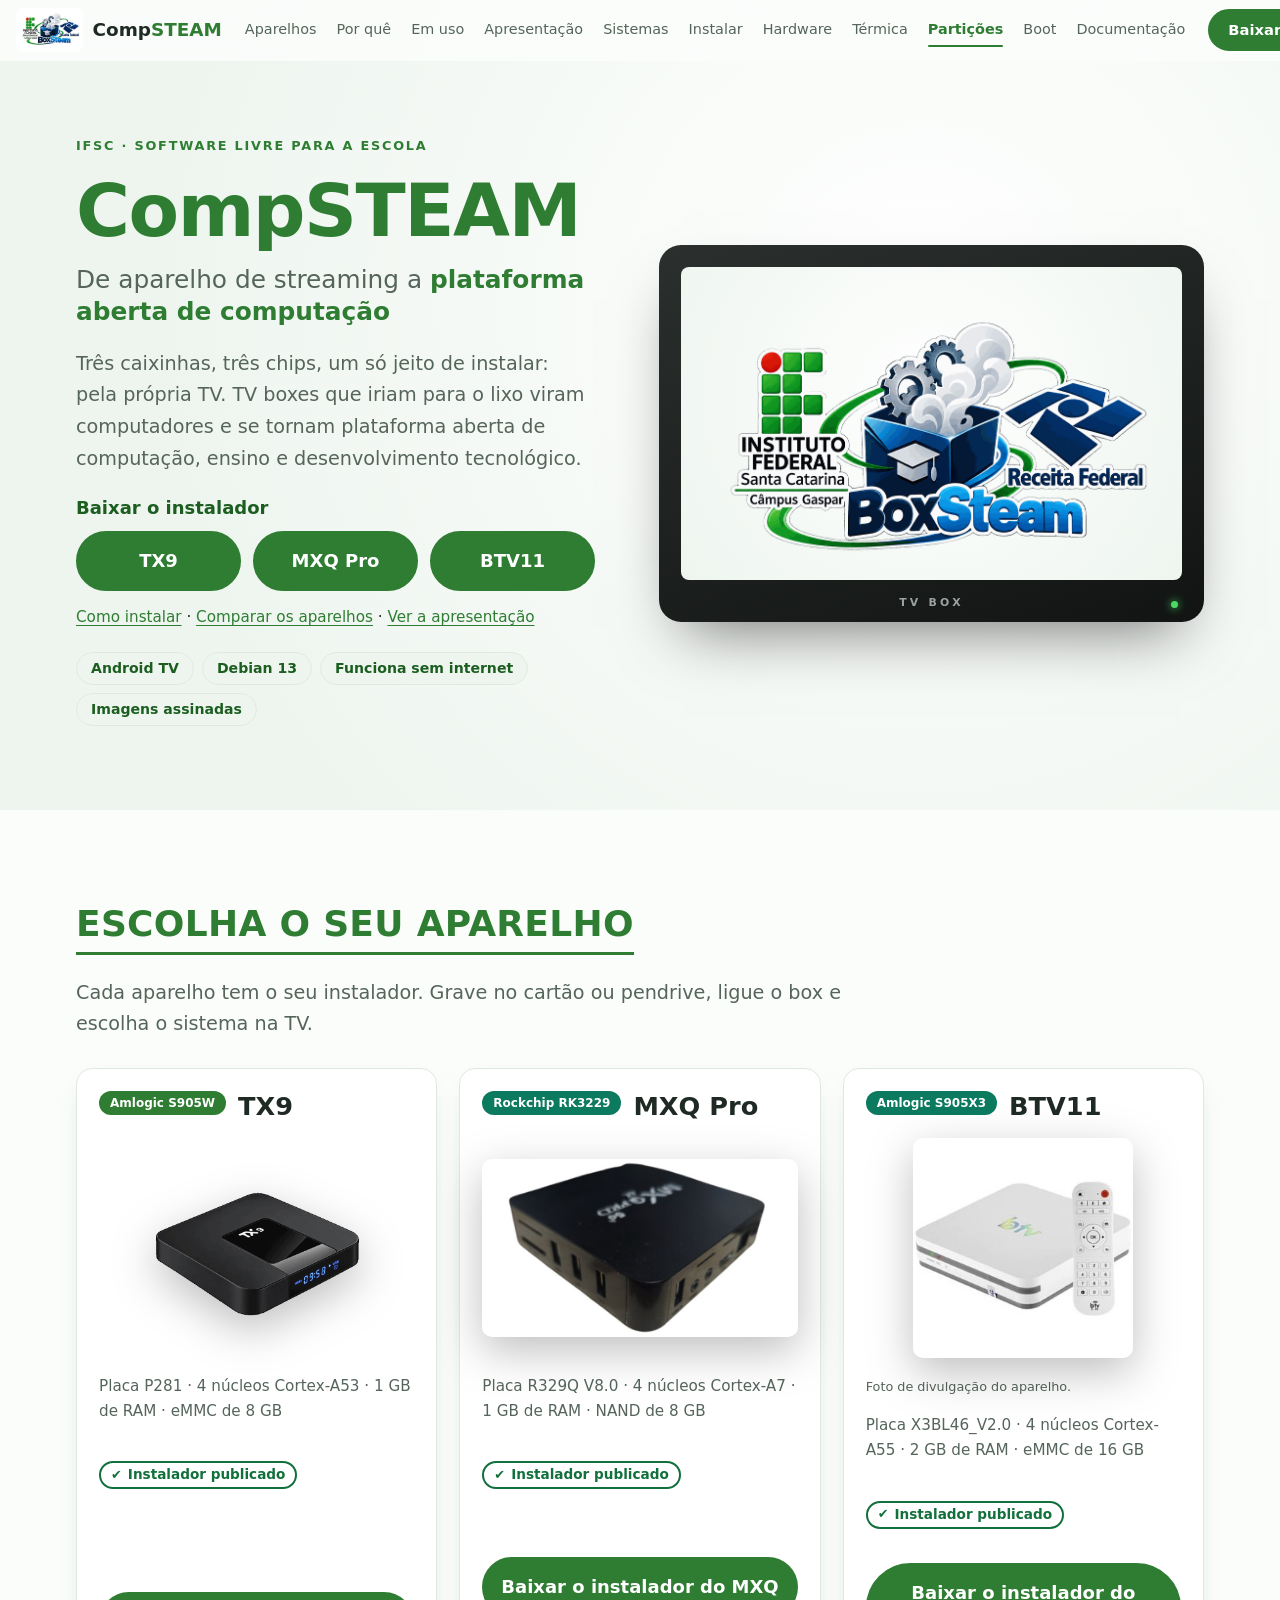
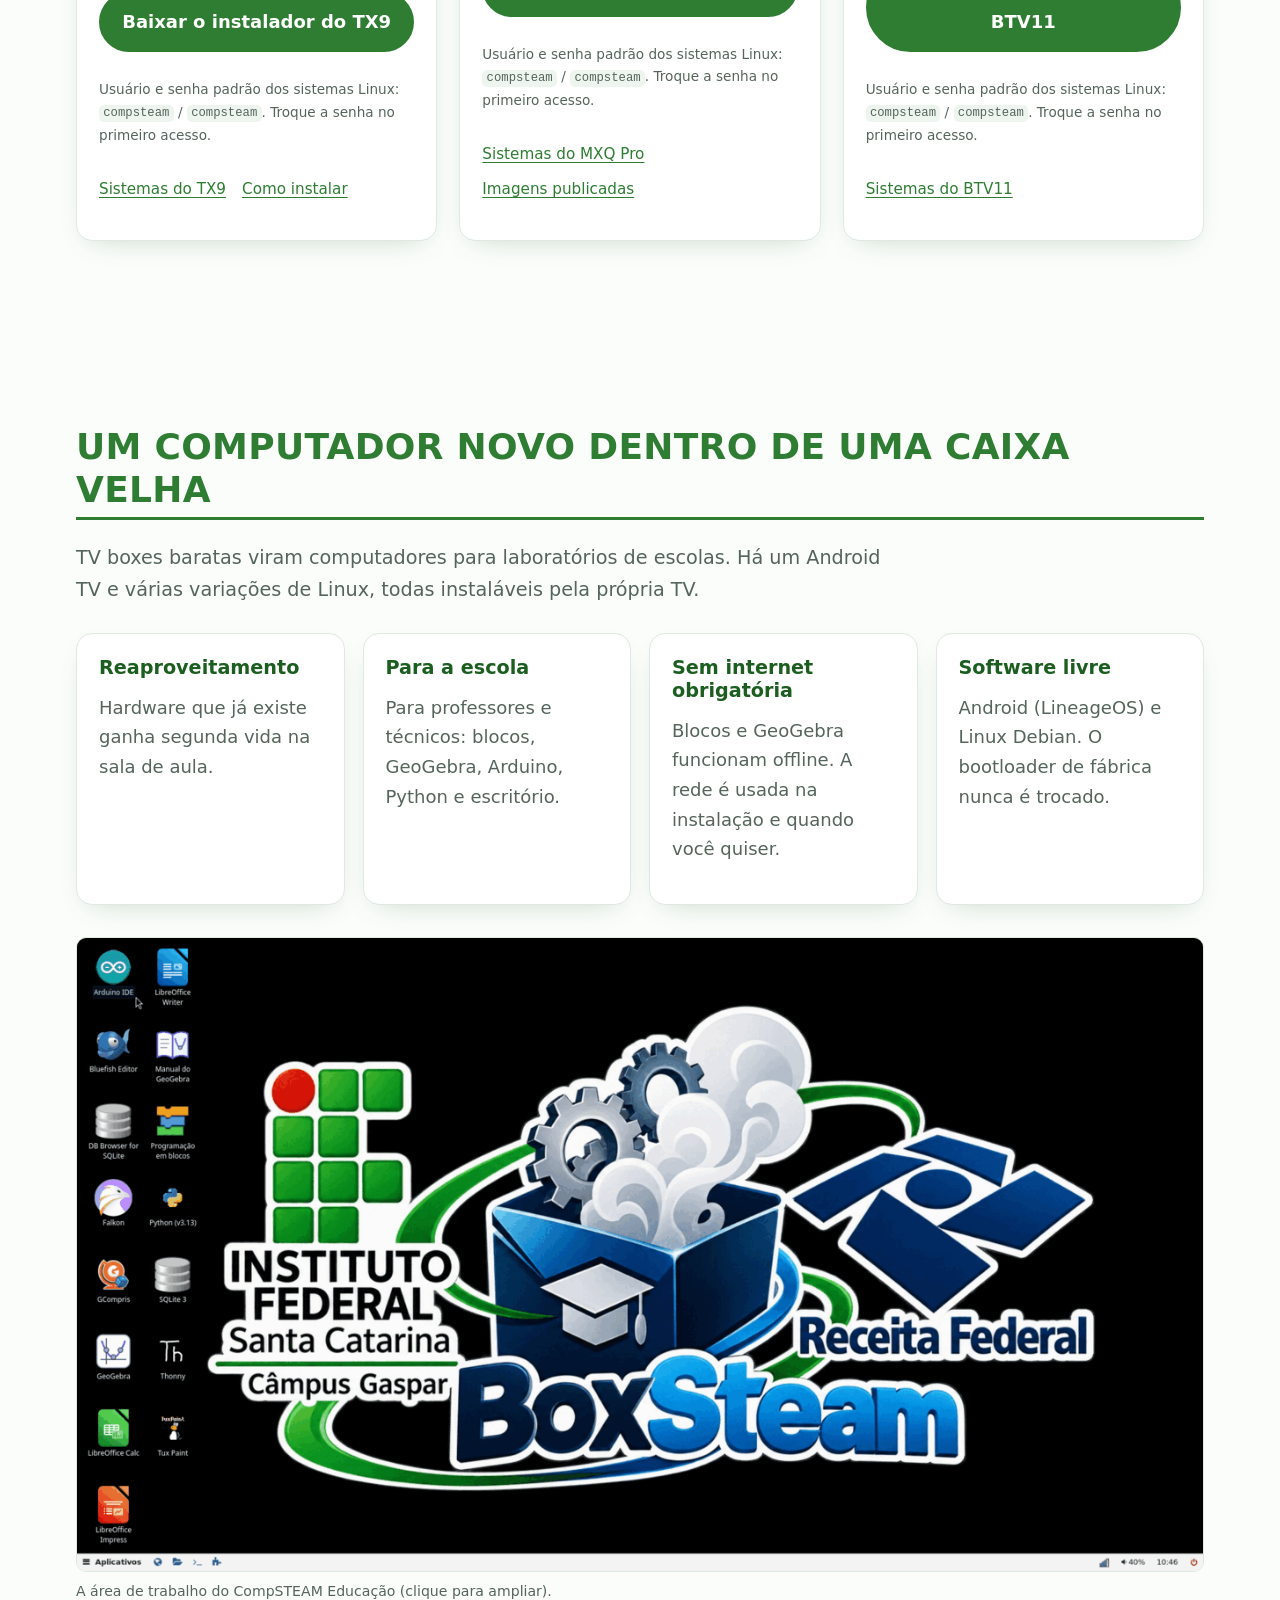
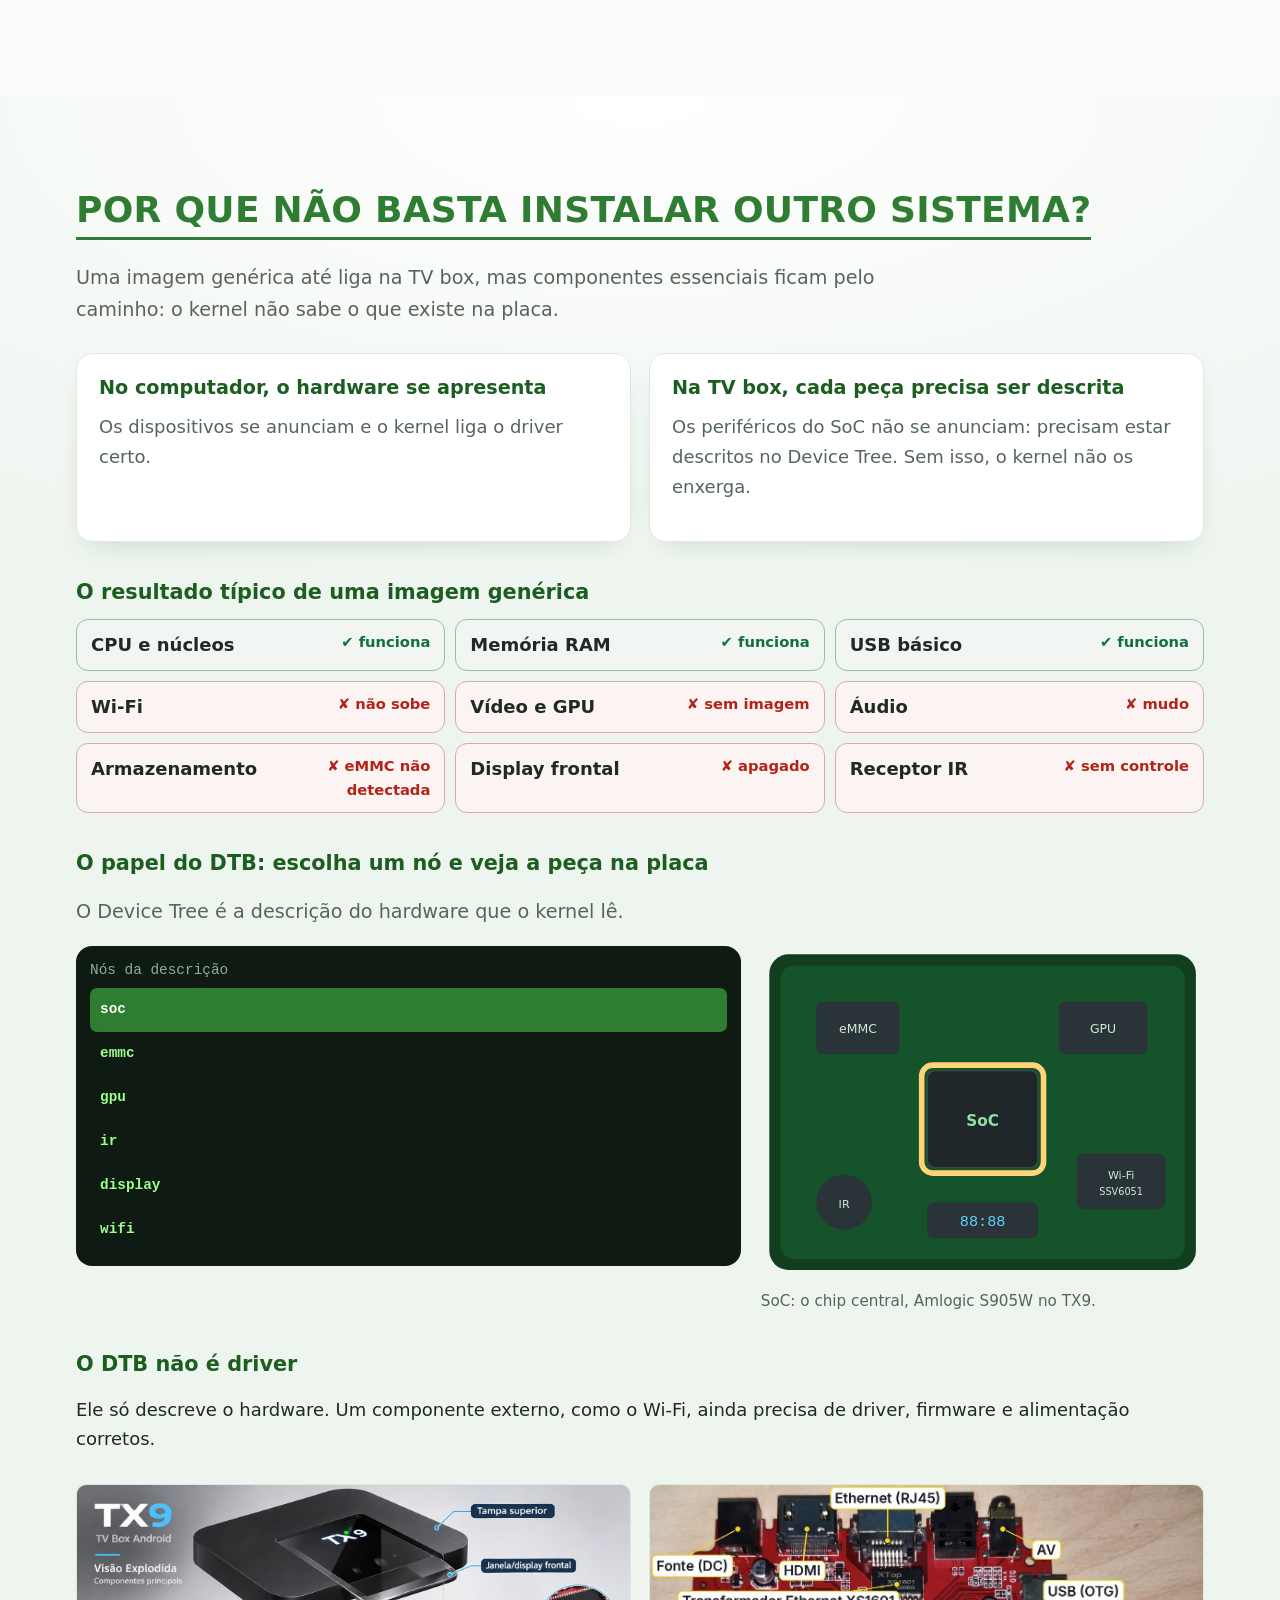
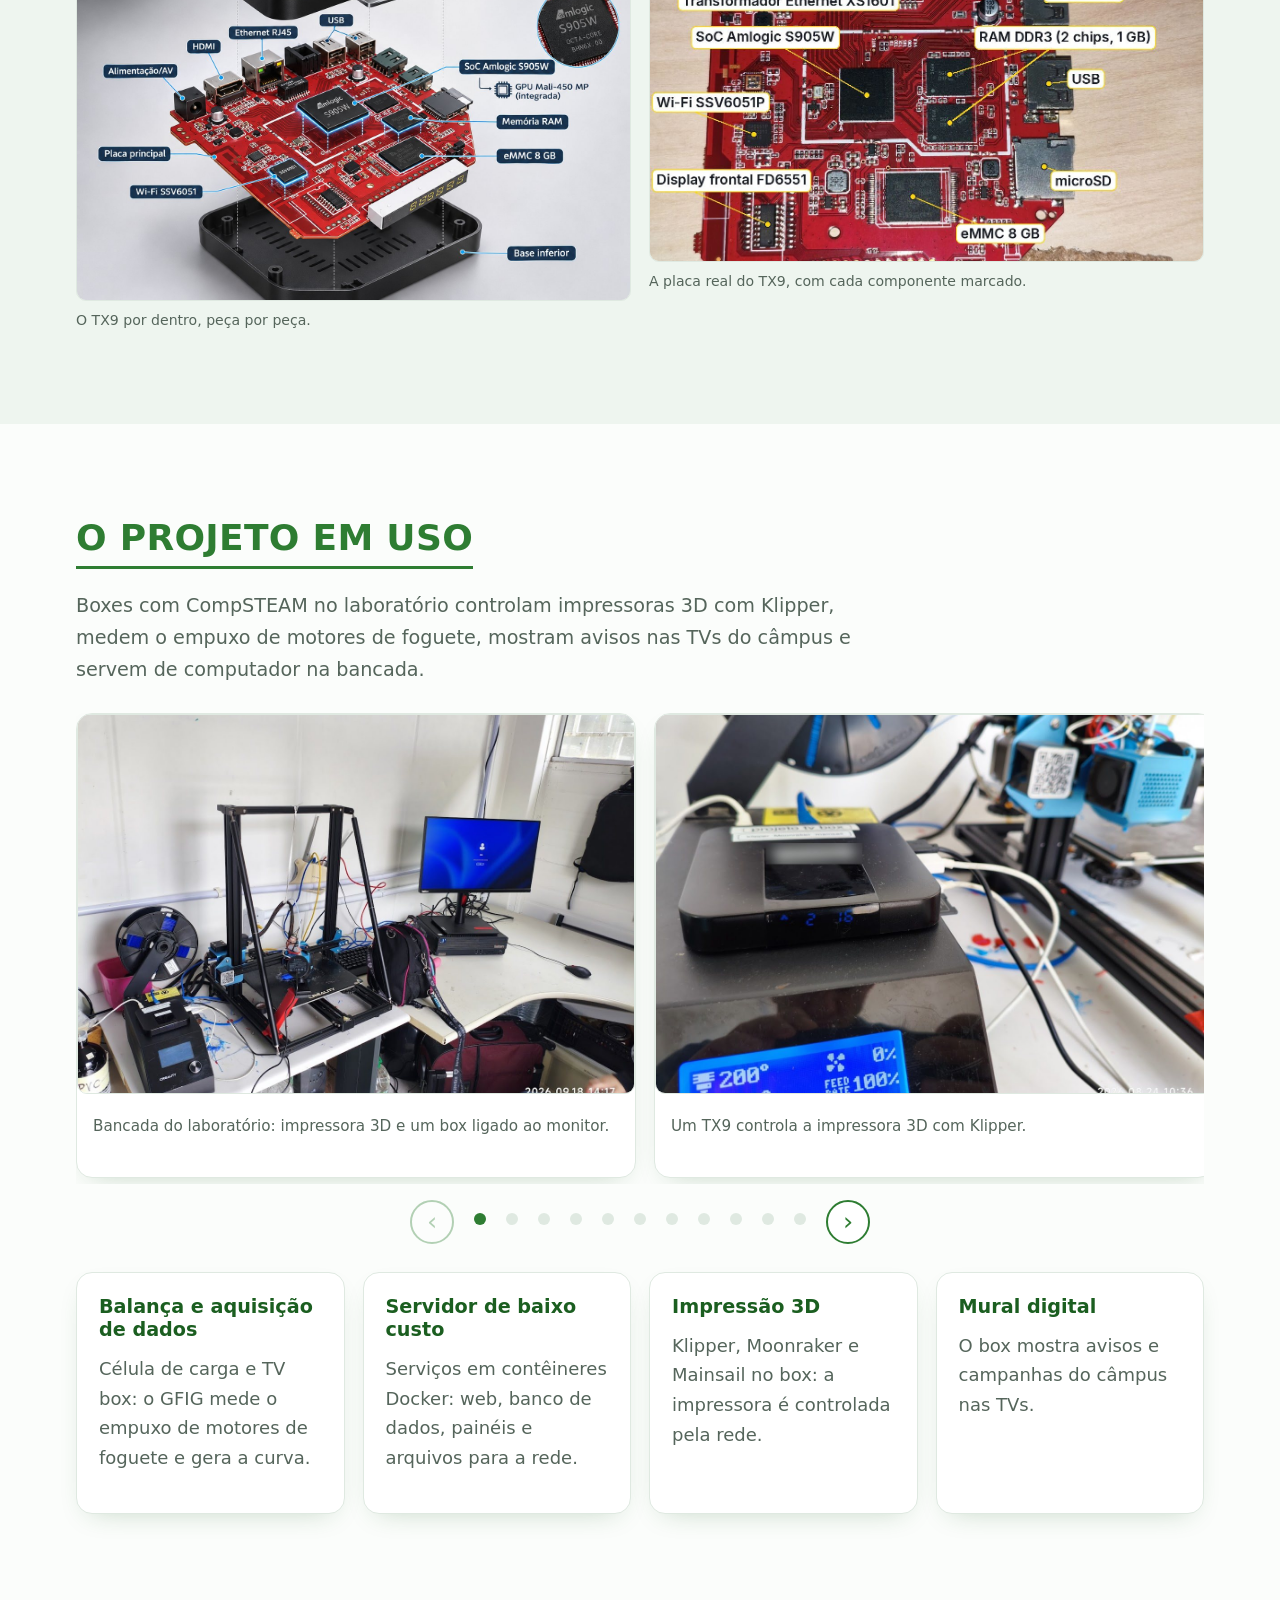
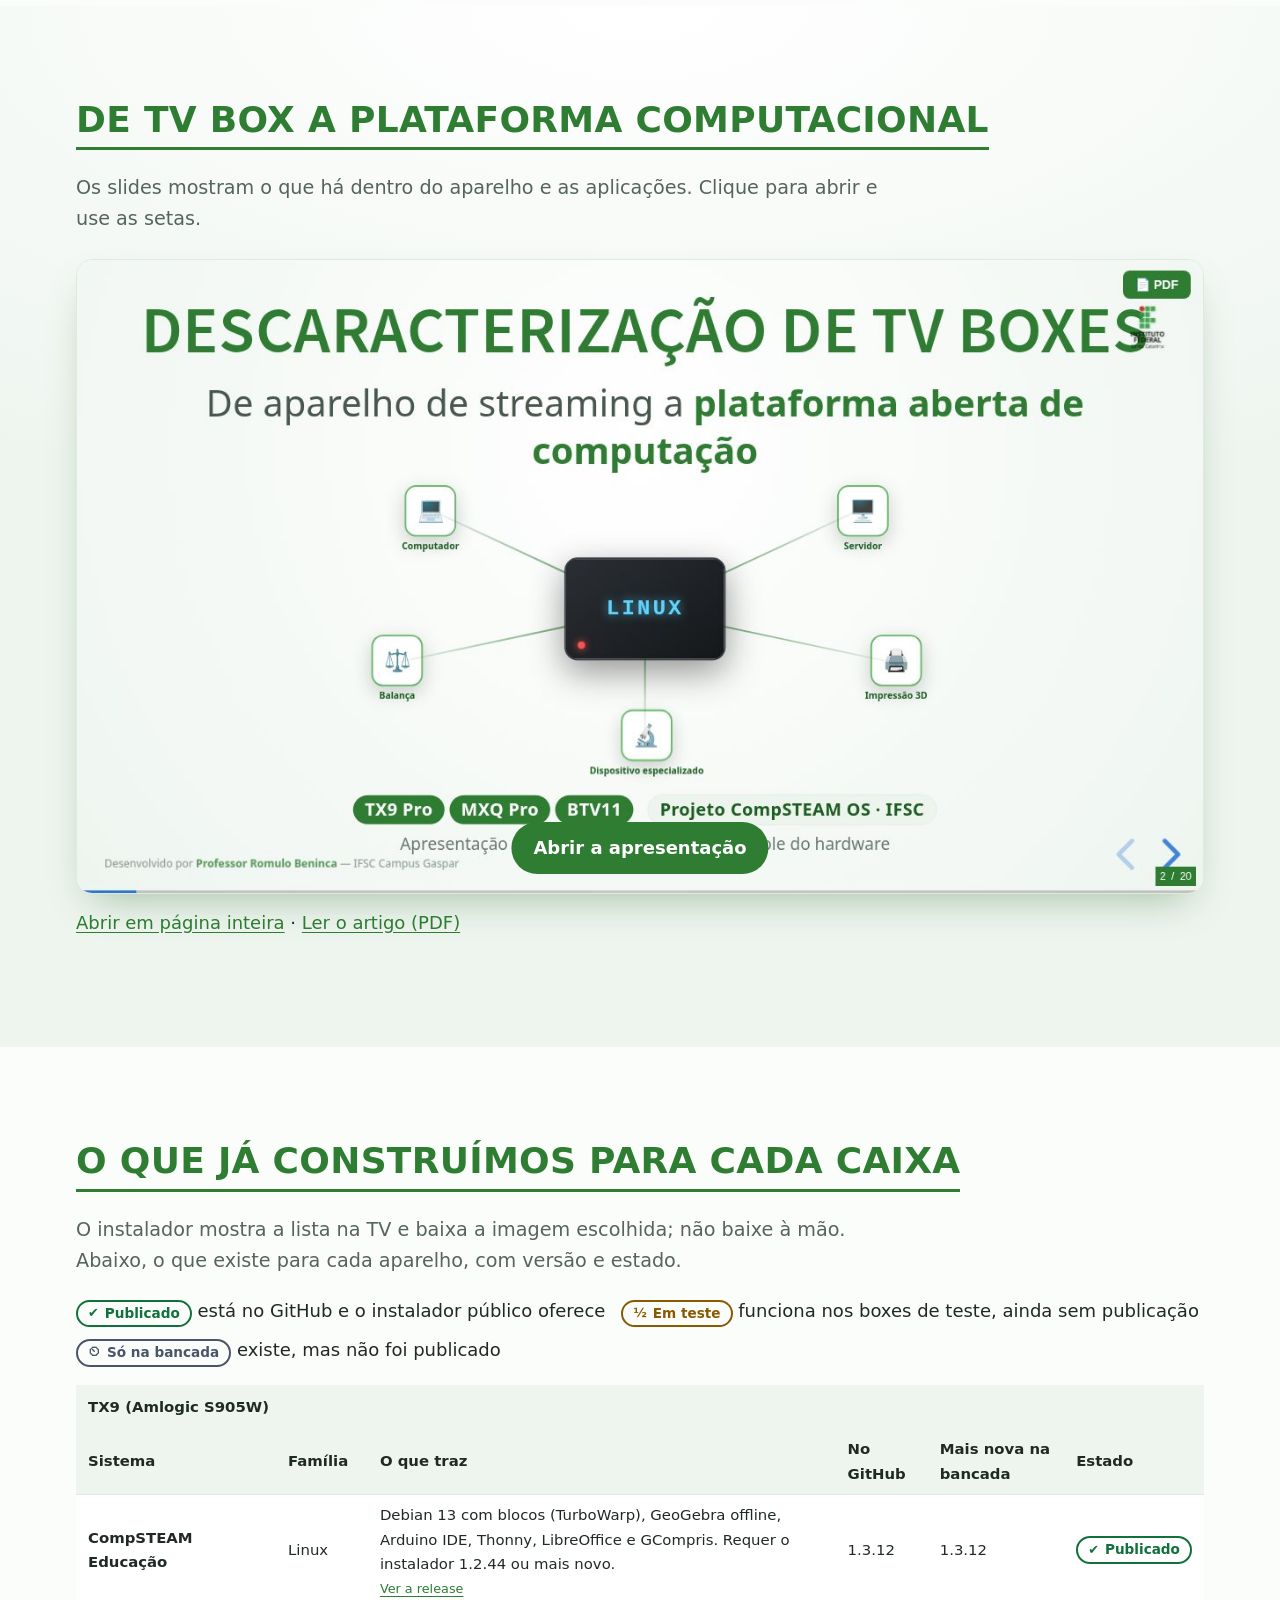
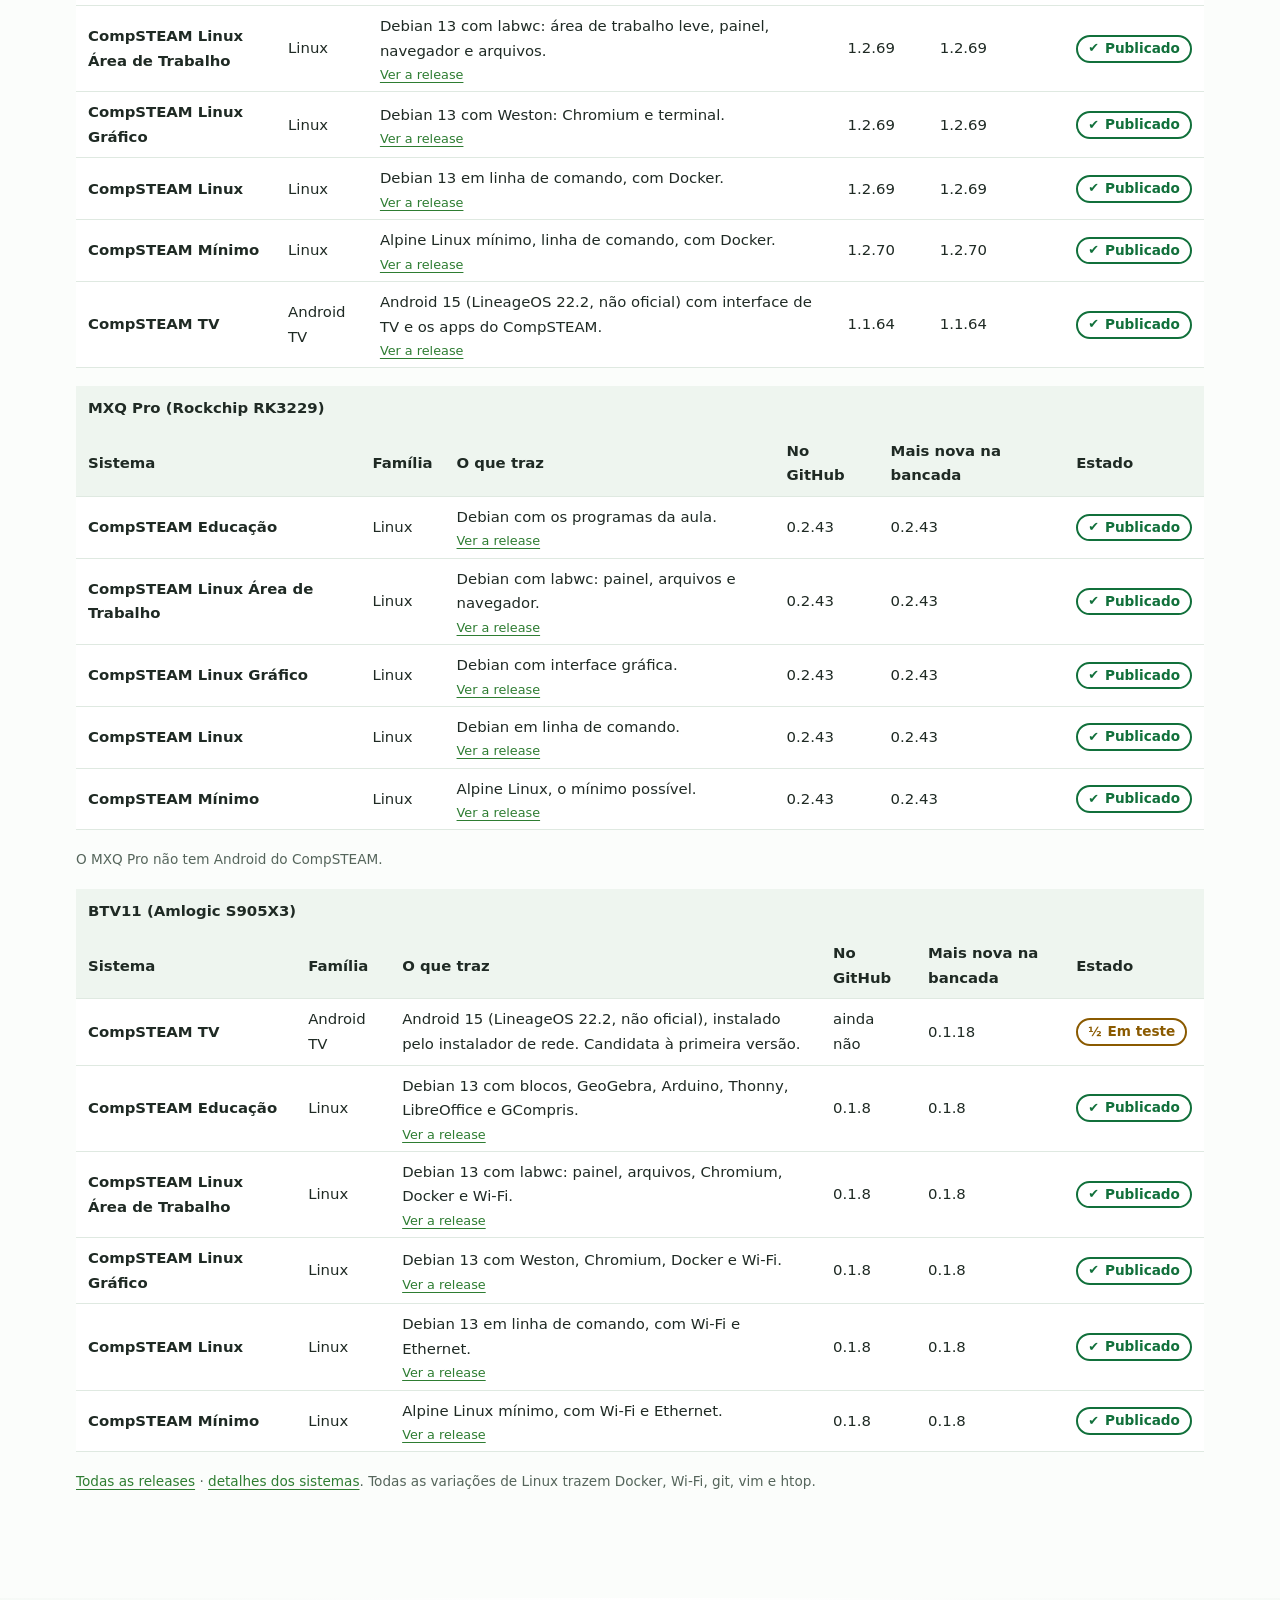
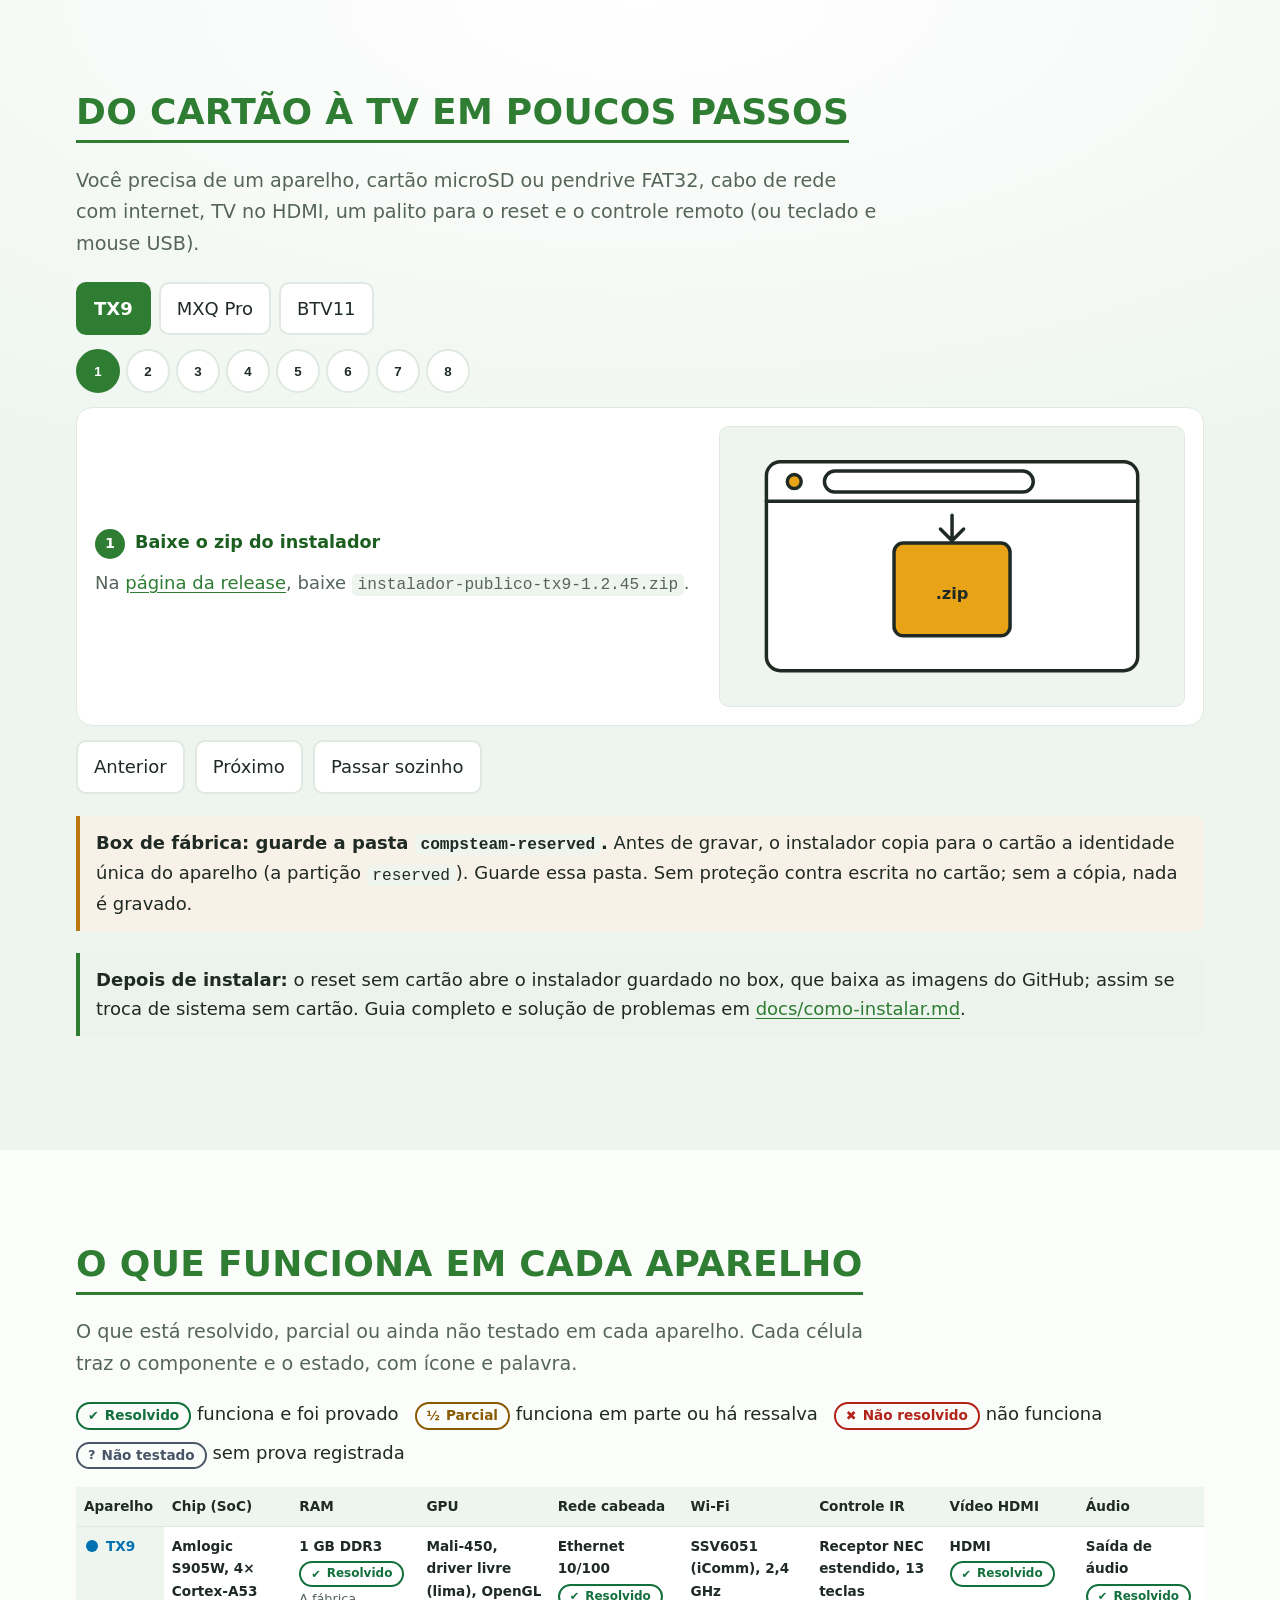
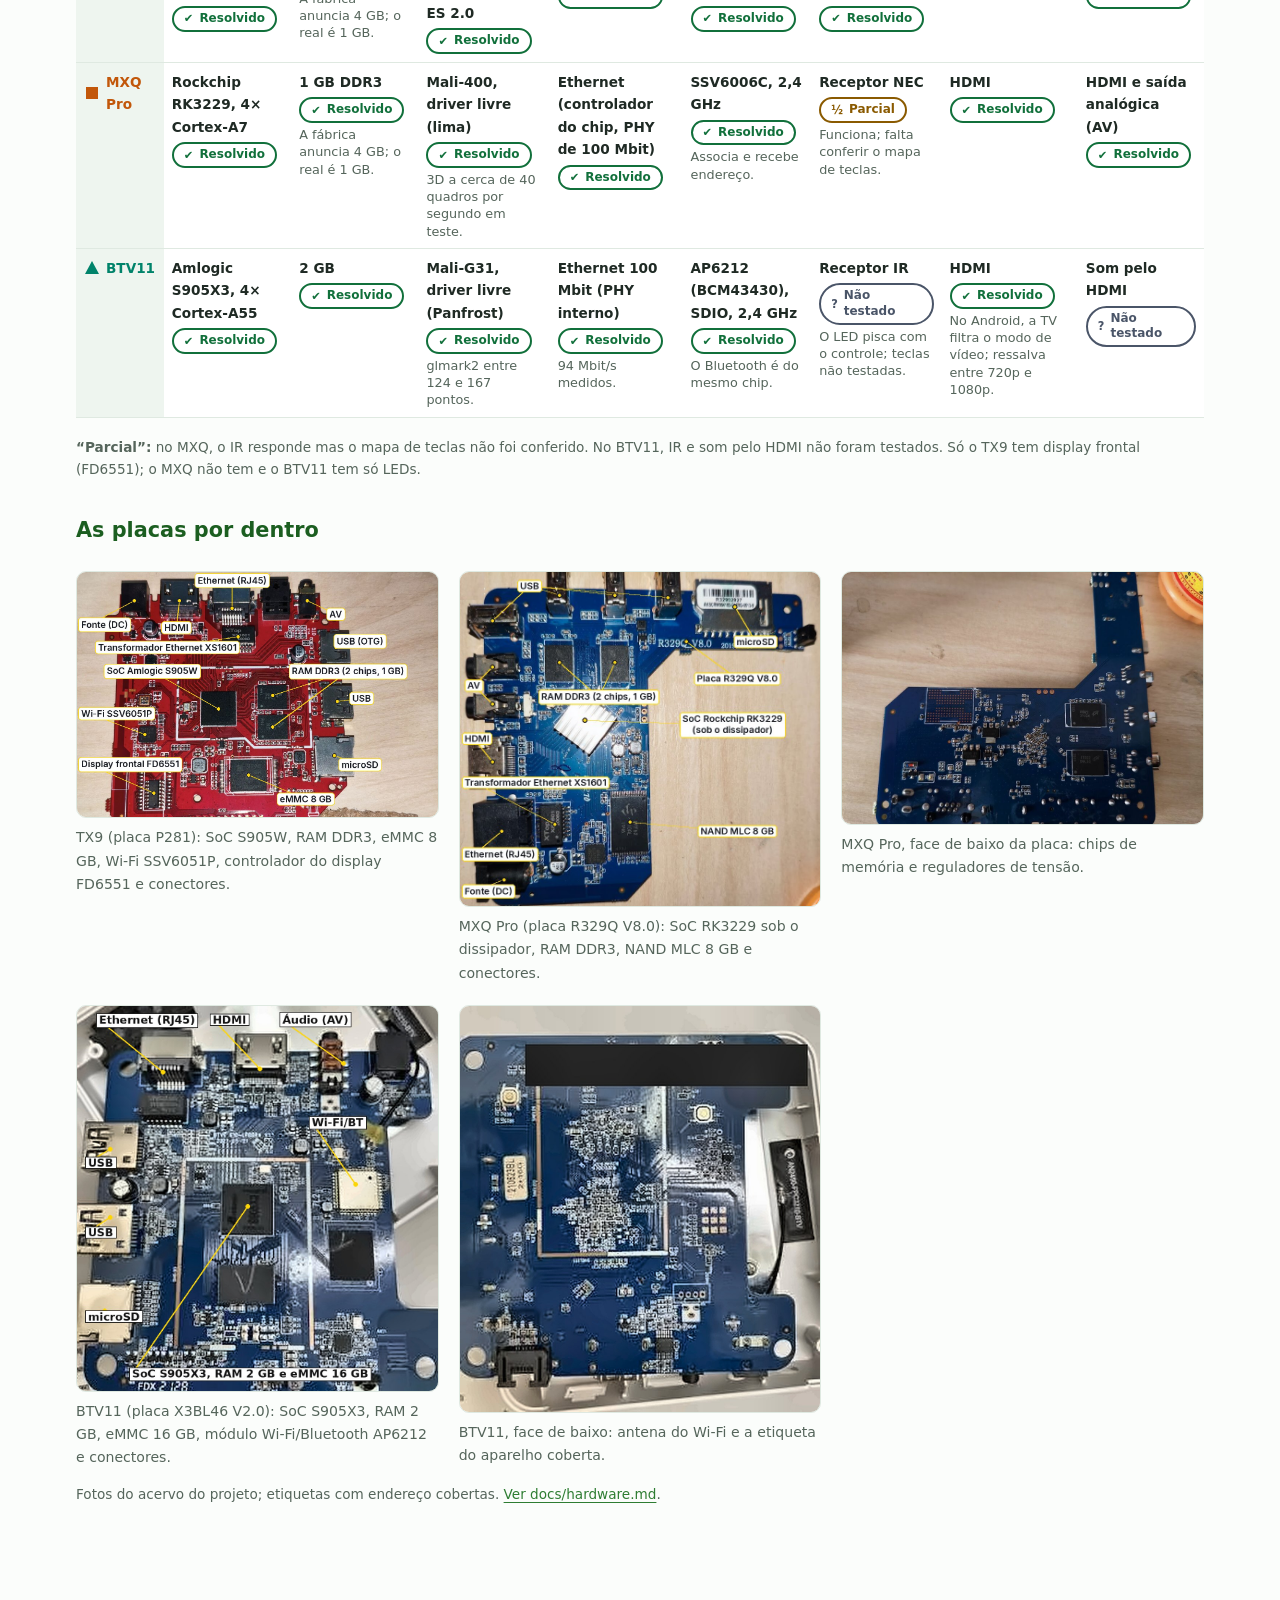
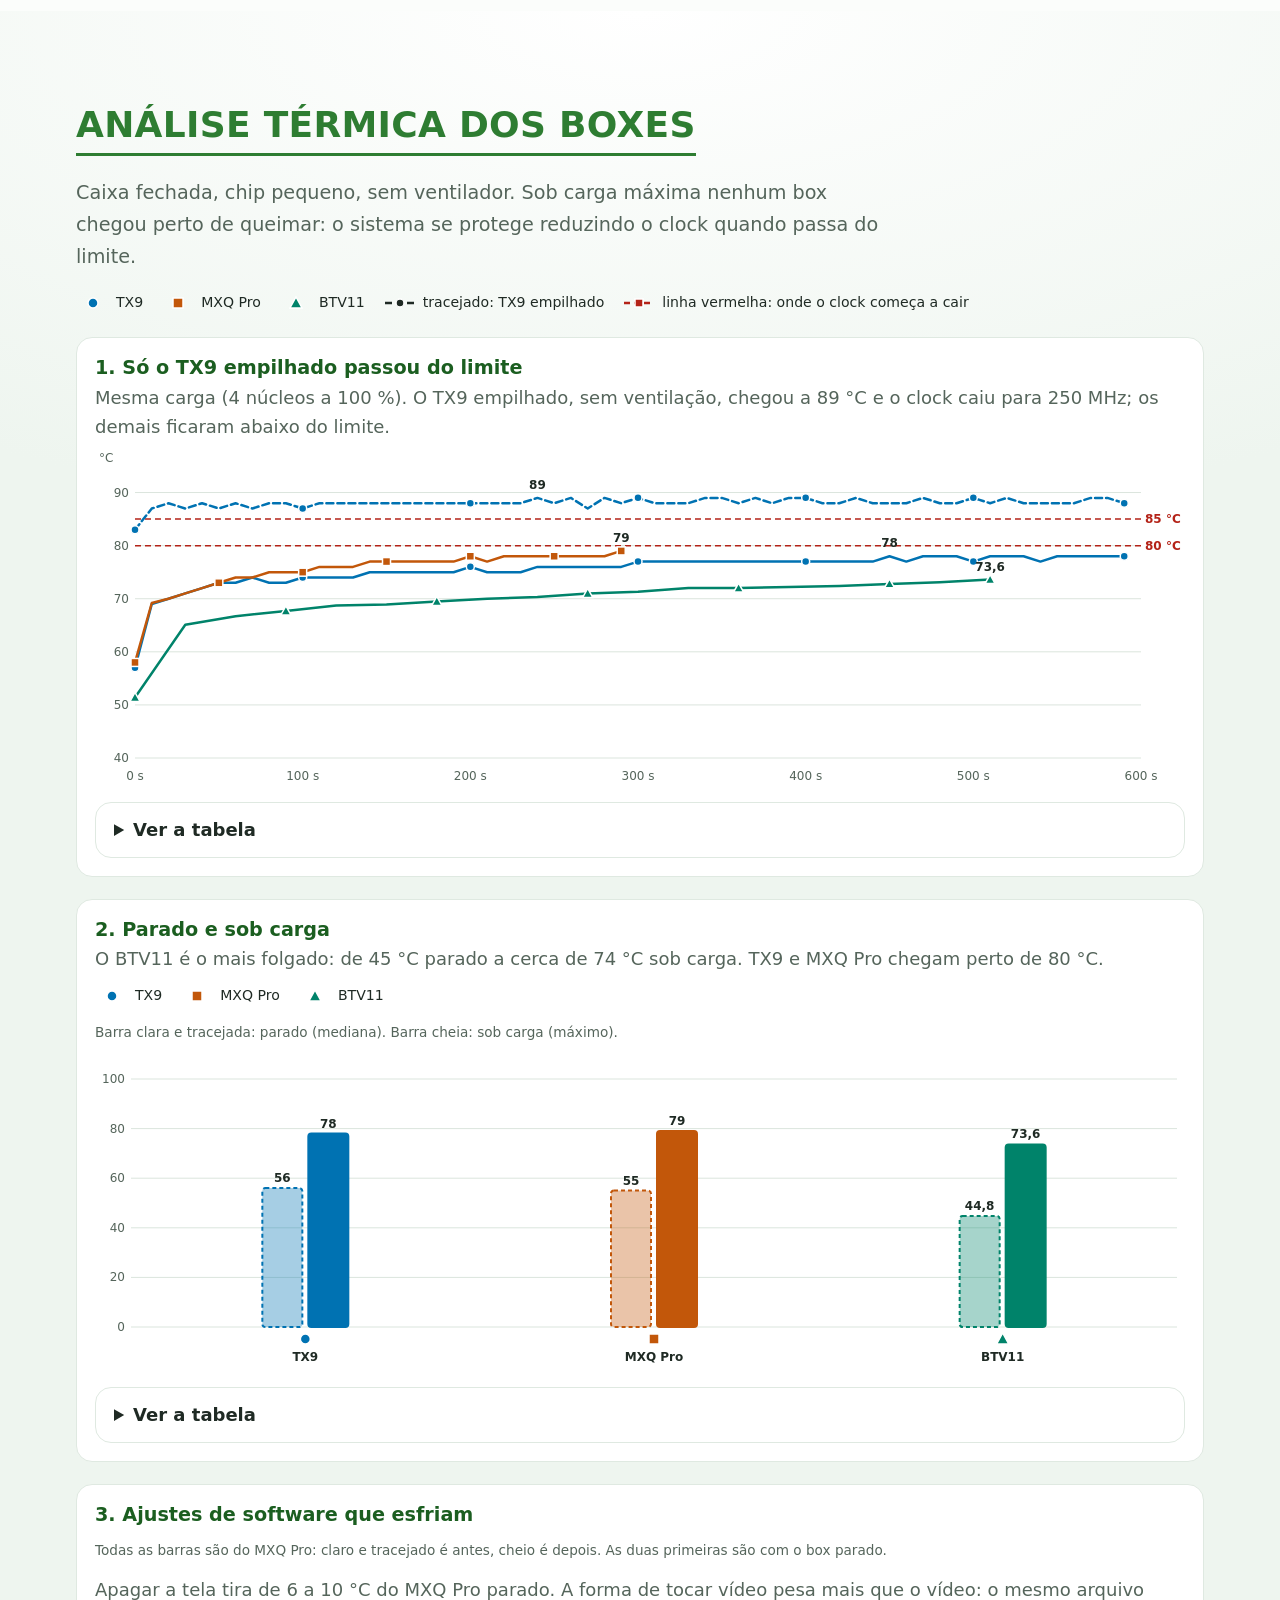
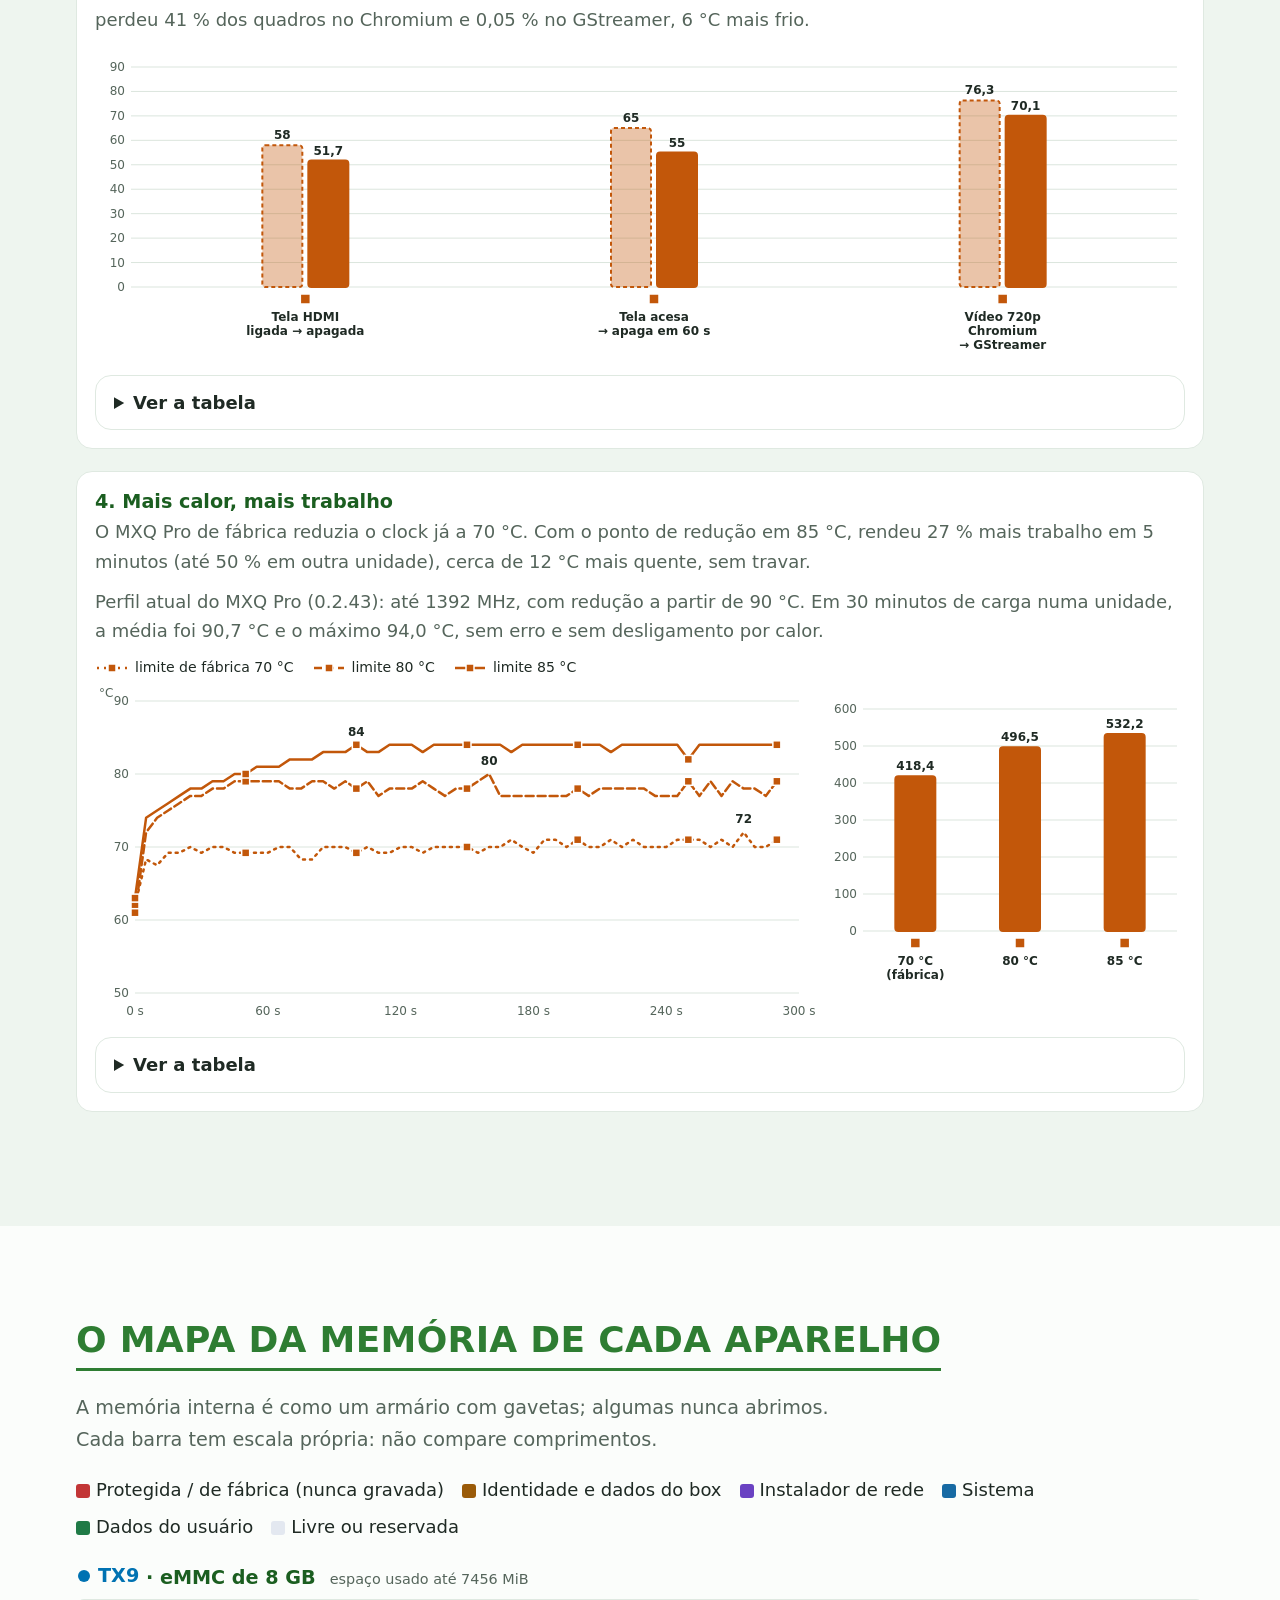
==== index.html @ f0ed2ebb "Página: retira o modelo 3D do TX9" ====
<!doctype html>
<html lang="pt-BR">
<head>
<!-- Google tag (gtag.js) -->
<script async src="https://www.googletagmanager.com/gtag/js?id=G-PK40E3PBF2"></script>
<script>
  window.dataLayer = window.dataLayer || [];
  function gtag(){dataLayer.push(arguments);}
  gtag('js', new Date());

  gtag('config', 'G-PK40E3PBF2');
</script>
<meta charset="utf-8">
<meta name="viewport" content="width=device-width,initial-scale=1">
<title>CompSTEAM — TV boxes na escola</title>
<meta name="description" content="CompSTEAM transforma TV boxes reaproveitadas em computadores para a escola: Android TV e Linux (Debian 13), instalados pela própria TV, sem abrir o aparelho. Três aparelhos: TX9, MXQ Pro e BTV11. Projeto do IFSC.">
<meta name="color-scheme" content="light dark">
<meta property="og:type" content="website">
<meta property="og:title" content="CompSTEAM — TV boxes na escola">
<meta property="og:description" content="TV boxes reaproveitadas viram computadores para a escola. Sistemas livres, instalação pela TV, sem abrir o aparelho.">
<meta property="og:image" content="https://rbeninca.github.io/tvbox/imgs/compsteam/educacao-area-de-trabalho.png">
<meta property="og:url" content="https://rbeninca.github.io/tvbox/">
<meta property="og:locale" content="pt_BR">
<meta name="twitter:card" content="summary_large_image">
<link rel="icon" href="imgs/compsteam/icone.png" type="image/png">
<link rel="stylesheet" href="assets/estilo.css">
</head>
<body>
<a class="skip" href="#conteudo">Ir para o conteúdo</a>
<div class="progresso" aria-hidden="true"><i></i></div>
<nav class="nav" aria-label="Seções da página">
<div class="wrap">
<a class="brand" href="#topo"><img src="imgs/compsteam/logo-boxsteam-p.png" width="180" height="119" alt=""><span>Comp<b>STEAM</b></span></a>
<button class="menu-btn" aria-expanded="false" aria-controls="menu">Menu</button>
<ul id="menu">
<li><a href="#aparelhos">Aparelhos</a></li>
<li><a href="#por-que">Por quê</a></li>
<li><a href="#em-uso">Em uso</a></li>
<li><a href="#apresentacao">Apresentação</a></li>
<li><a href="#sistemas">Sistemas</a></li>
<li><a href="#como-instalar">Instalar</a></li>
<li><a href="#hardware">Hardware</a></li>
<li><a href="#termica">Térmica</a></li>
<li><a href="#particoes">Partições</a></li>
<li><a href="#boot">Boot</a></li>
<li><a href="#documentacao">Documentação</a></li>
</ul>
<a class="btn pri cta" href="#aparelhos">Baixar</a>
</div>
</nav>

<header class="hero" id="topo">
<div class="wrap hero-g">
<div class="hero-txt">
<p class="kicker">IFSC · Software livre para a escola</p>
<h1>CompSTEAM</h1>
<p class="frase-h">De aparelho de streaming a <strong>plataforma aberta de computação</strong></p>
<p class="lead">Três caixinhas, três chips, um só jeito de instalar: pela própria TV. TV boxes que iriam para o lixo viram computadores e se tornam plataforma aberta de computação, ensino e desenvolvimento tecnológico.</p>
<p class="baixar-t">Baixar o instalador</p>
<div class="btns baixar"><a class="btn pri" href="https://github.com/rbeninca/tvbox/releases/tag/instalador-tx9-1.2.45">TX9</a><a class="btn pri" href="https://github.com/rbeninca/tvbox/releases/tag/instalador-mxq-1.2.46">MXQ Pro</a><a class="btn pri" href="https://github.com/rbeninca/tvbox/releases/tag/instalador-btv11-1.2.45">BTV11</a></div>
<p class="apoio-links"><a href="#como-instalar">Como instalar</a> · <a href="#aparelhos">Comparar os aparelhos</a> · <a href="#apresentacao">Ver a apresentação</a></p>
<ul class="pills"><li>Android TV</li><li>Debian 13</li><li>Funciona sem internet</li><li>Imagens assinadas</li></ul>
</div>
<div class="tv">
<div class="tela"><img src="imgs/compsteam/logo-boxsteam.png" width="900" height="593" alt="Logo do projeto BoxSteam, do IFSC Câmpus Gaspar com a Receita Federal"></div>
<span class="tv-marca" aria-hidden="true">TV BOX</span><i class="led" aria-hidden="true"></i>
</div>
</div>
</header>

<main id="conteudo">
<section id="aparelhos">
<div class="wrap">
<h2>Escolha o seu aparelho</h2>
<p class="lead">Cada aparelho tem o seu instalador. Grave no cartão ou pendrive, ligue o box e escolha o sistema na TV.</p>
<div class="aparelhos tres">
<article class="aparelho" data-estado="publicado">
<header><span class="tag">Amlogic S905W</span><h2>TX9</h2></header>
<figure class="foto"><img src="imgs/compsteam/tx9-caixa.png" width="700" height="700" alt="A TV box TX9, caixa preta com display frontal, vista em perspectiva"></figure>
<p class="chip-linha">Placa P281 · 4 núcleos Cortex-A53 · 1 GB de RAM · eMMC de 8 GB</p>
<p><span class="sel ok"><span class="ic" aria-hidden="true">✔</span>Instalador publicado</span></p>
<div class="btns"><a class="btn pri" href="https://github.com/rbeninca/tvbox/releases/tag/instalador-tx9-1.2.45">Baixar o instalador do TX9</a></div>
<p class="hint login">Usuário e senha padrão dos sistemas Linux: <code>compsteam</code> / <code>compsteam</code>. Troque a senha no primeiro acesso.</p>
<p class="links"><a href="#sistemas-tx9">Sistemas do TX9</a><a href="#como-instalar">Como instalar</a></p>
</article>
<article class="aparelho" data-estado="publicado">
<header><span class="tag g">Rockchip RK3229</span><h2>MXQ Pro</h2></header>
<figure class="foto"><img src="imgs/compsteam/mxq-caixa.jpg" width="727" height="410" alt="A TV box MXQ Pro vista de lado, caixa preta com portas USB, leitor de cartão e saídas de áudio" loading="lazy"></figure>
<p class="chip-linha">Placa R329Q V8.0 · 4 núcleos Cortex-A7 · 1 GB de RAM · NAND de 8 GB</p>
<p><span class="sel ok"><span class="ic" aria-hidden="true">✔</span>Instalador publicado</span></p>
<div class="btns"><a class="btn pri" href="https://github.com/rbeninca/tvbox/releases/tag/instalador-mxq-1.2.46">Baixar o instalador do MXQ</a></div>
<p class="hint login">Usuário e senha padrão dos sistemas Linux: <code>compsteam</code> / <code>compsteam</code>. Troque a senha no primeiro acesso.</p>
<p class="links"><a href="#sistemas-mxq">Sistemas do MXQ Pro</a><a href="https://github.com/rbeninca/tvbox/releases">Imagens publicadas</a></p>
</article>
<article class="aparelho" data-estado="publicado">
<header><span class="tag g">Amlogic S905X3</span><h2>BTV11</h2></header>
<figure class="foto"><img src="imgs/compsteam/btv11-caixa.jpg" width="600" height="600" alt="A TV box BTV11, caixa branca de topo quadrado, com o controle remoto ao lado" loading="lazy"></figure>
<p class="cred">Foto de divulgação do aparelho.</p>
<p class="chip-linha">Placa X3BL46_V2.0 · 4 núcleos Cortex-A55 · 2 GB de RAM · eMMC de 16 GB</p>
<p><span class="sel ok"><span class="ic" aria-hidden="true">✔</span>Instalador publicado</span></p>
<div class="btns"><a class="btn pri" href="https://github.com/rbeninca/tvbox/releases/tag/instalador-btv11-1.2.45">Baixar o instalador do BTV11</a></div>
<p class="hint login">Usuário e senha padrão dos sistemas Linux: <code>compsteam</code> / <code>compsteam</code>. Troque a senha no primeiro acesso.</p>
<p class="links"><a href="#sistemas-btv">Sistemas do BTV11</a></p>
</article>
</div>
</div>
</section>

<section id="o-que-e">
<div class="wrap">
<h2>Um computador novo dentro de uma caixa velha</h2>
<p class="lead">TV boxes baratas viram computadores para laboratórios de escolas. Há um Android TV e várias variações de Linux, todas instaláveis pela própria TV.</p>
<div class="grid c4" style="margin-top:28px">
<div class="card"><h3>Reaproveitamento</h3><p>Hardware que já existe ganha segunda vida na sala de aula.</p></div>
<div class="card"><h3>Para a escola</h3><p>Para professores e técnicos: blocos, GeoGebra, Arduino, Python e escritório.</p></div>
<div class="card"><h3>Sem internet obrigatória</h3><p>Blocos e GeoGebra funcionam offline. A rede é usada na instalação e quando você quiser.</p></div>
<div class="card"><h3>Software livre</h3><p>Android (LineageOS) e Linux Debian. O bootloader de fábrica nunca é trocado.</p></div>
</div>
<figure class="shot" style="margin-top:32px">
<img src="imgs/compsteam/educacao-area-de-trabalho.png" width="1280" height="720" loading="lazy" alt="Área de trabalho do CompSTEAM Educação em uma TV, com painel e ícones dos programas">
<figcaption>A área de trabalho do CompSTEAM Educação (clique para ampliar).</figcaption>
</figure>
</div>
</section>

<section id="por-que" class="alt">
<div class="wrap">
<h2>Por que não basta instalar outro sistema?</h2>
<p class="lead">Uma imagem genérica até liga na TV box, mas componentes essenciais ficam pelo caminho: o kernel não sabe o que existe na placa.</p>
<div class="grid" style="margin-top:28px">
<div class="card"><h3>No computador, o hardware se apresenta</h3><p>Os dispositivos se anunciam e o kernel liga o driver certo.</p></div>
<div class="card"><h3>Na TV box, cada peça precisa ser descrita</h3><p>Os periféricos do SoC não se anunciam: precisam estar descritos no Device Tree. Sem isso, o kernel não os enxerga.</p></div>
</div>
<h3 class="sub-h">O resultado típico de uma imagem genérica</h3>
<ul class="generica">
<li class="sim"><span>CPU e núcleos</span><em><i aria-hidden="true">✔</i> funciona</em></li>
<li class="sim"><span>Memória RAM</span><em><i aria-hidden="true">✔</i> funciona</em></li>
<li class="sim"><span>USB básico</span><em><i aria-hidden="true">✔</i> funciona</em></li>
<li class="nao"><span>Wi-Fi</span><em><i aria-hidden="true">✘</i> não sobe</em></li>
<li class="nao"><span>Vídeo e GPU</span><em><i aria-hidden="true">✘</i> sem imagem</em></li>
<li class="nao"><span>Áudio</span><em><i aria-hidden="true">✘</i> mudo</em></li>
<li class="nao"><span>Armazenamento</span><em><i aria-hidden="true">✘</i> eMMC não detectada</em></li>
<li class="nao"><span>Display frontal</span><em><i aria-hidden="true">✘</i> apagado</em></li>
<li class="nao"><span>Receptor IR</span><em><i aria-hidden="true">✘</i> sem controle</em></li>
</ul>
<h3 class="sub-h">O papel do DTB: escolha um nó e veja a peça na placa</h3>
<p class="lead">O Device Tree é a descrição do hardware que o kernel lê.</p>
<div class="dtb" id="dtb">
<div class="dts" role="group" aria-label="Nós da árvore de dispositivos">
<p>Nós da descrição</p>
<button type="button" data-hot="soc" aria-pressed="true" data-txt="SoC: o chip central, Amlogic S905W no TX9."><b>soc</b></button>
<button type="button" data-hot="emmc" aria-pressed="false" data-txt="eMMC: a memória interna."><b>emmc</b></button>
<button type="button" data-hot="gpu" aria-pressed="false" data-txt="GPU: a Mali-450 do S905W."><b>gpu</b></button>
<button type="button" data-hot="ir" aria-pressed="false" data-txt="Receptor IR: liga o controle remoto às teclas."><b>ir</b></button>
<button type="button" data-hot="disp" aria-pressed="false" data-txt="Display frontal: controlador FD6551, fora do padrão."><b>display</b></button>
<button type="button" data-hot="wifi" aria-pressed="false" data-txt="Wi-Fi: o SSV6051 é externo ao SoC e precisa de driver e firmware próprios."><b>wifi</b></button>
</div>
<figure class="placa-dtb">
<svg viewBox="0 0 320 240" role="img" aria-label="Desenho da placa com SoC, eMMC, GPU, receptor IR, display e Wi-Fi">
<rect x="6" y="6" width="308" height="228" rx="14" fill="#123d1f"/><rect x="14" y="14" width="292" height="212" rx="10" fill="#15532a"/>
<rect x="120" y="90" width="80" height="70" rx="6" fill="#20272b" stroke="#3a4a40"/><text x="160" y="130" text-anchor="middle" fill="#8fe0a0" font-size="11" font-weight="700">SoC</text>
<rect x="40" y="40" width="60" height="38" rx="5" fill="#2a3338"/><text x="70" y="63" text-anchor="middle" fill="#cfe9d3" font-size="9">eMMC</text>
<rect x="215" y="40" width="64" height="38" rx="5" fill="#2a3338"/><text x="247" y="63" text-anchor="middle" fill="#cfe9d3" font-size="9">GPU</text>
<circle cx="60" cy="185" r="20" fill="#2a3338"/><text x="60" y="189" text-anchor="middle" fill="#cfe9d3" font-size="8">IR</text>
<rect x="120" y="185" width="80" height="26" rx="5" fill="#2a3338"/><text x="160" y="202" text-anchor="middle" fill="#5fd6ff" font-size="11" font-family="monospace">88:88</text>
<rect x="228" y="150" width="64" height="40" rx="5" fill="#2a3338"/><text x="260" y="168" text-anchor="middle" fill="#cfe9d3" font-size="8">Wi-Fi</text><text x="260" y="180" text-anchor="middle" fill="#cfe9d3" font-size="7">SSV6051</text>
<rect class="hot on" data-hot="soc" x="116" y="86" width="88" height="78" rx="8"/><rect class="hot" data-hot="emmc" x="36" y="36" width="68" height="46" rx="7"/><rect class="hot" data-hot="gpu" x="211" y="36" width="72" height="46" rx="7"/><circle class="hot" data-hot="ir" cx="60" cy="185" r="25"/><rect class="hot" data-hot="disp" x="116" y="181" width="88" height="34" rx="7"/><rect class="hot" data-hot="wifi" x="224" y="146" width="72" height="48" rx="7"/>
</svg>
<figcaption id="dtb-leg" aria-live="polite">SoC: o chip central, Amlogic S905W no TX9.</figcaption>
</figure>
</div>
<h3 class="sub-h">O DTB não é driver</h3>
<p>Ele só descreve o hardware. Um componente externo, como o Wi-Fi, ainda precisa de driver, firmware e alimentação corretos.</p>
<div class="grid dois-fig">
<figure class="shot"><img src="apresentacao/imgs/tx9-visao-explodida.jpg" width="1448" height="1086" loading="lazy" alt="TX9 em visão explodida: tampa, placa vermelha com SoC, memórias, Wi-Fi e base"><figcaption>O TX9 por dentro, peça por peça.</figcaption></figure>
<figure class="shot"><img src="apresentacao/imgs/placa-p281-anotada.jpg" width="1200" height="815" loading="lazy" alt="Placa P281 do TX9 com SoC, RAM, eMMC, Wi-Fi, display e conectores marcados"><figcaption>A placa real do TX9, com cada componente marcado.</figcaption></figure>
</div>
</div>
</section>

<section id="em-uso">
<div class="wrap">
<h2>O projeto em uso</h2>
<p class="lead">Boxes com CompSTEAM no laboratório controlam impressoras 3D com Klipper, medem o empuxo de motores de foguete, mostram avisos nas TVs do câmpus e servem de computador na bancada.</p>
<div class="carrossel" id="carrossel" role="region" aria-roledescription="carrossel" aria-label="Fotos e vídeos do projeto em uso">
<ul class="trilho" tabindex="0">
<li class="slide"><figure class="shot"><img src="imgs/uso/uso-laboratorio.jpg" width="1240" height="930" loading="lazy" alt="Bancada do laboratório com uma impressora 3D e um monitor ligado a um TV box"><figcaption>Bancada do laboratório: impressora 3D e um box ligado ao monitor.</figcaption></figure></li>
<li class="slide"><figure class="shot"><img src="imgs/uso/uso-klipper-impressora.jpg" width="1240" height="930" loading="lazy" alt="TX9 sobre a impressora 3D, ao lado do visor da impressora, controlando a impressão"><figcaption>Um TX9 controla a impressora 3D com Klipper.</figcaption></figure></li>
<li class="slide"><figure class="vid"><video controls muted playsinline preload="none" poster="imgs/uso/uso-impressao-3d-capa.jpg" width="960" height="540"><source src="imgs/uso/uso-impressao-3d.mp4" type="video/mp4"></video><figcaption>Impressão 3D acompanhada pela câmera do Klipper, no box.</figcaption></figure></li>
<li class="slide"><figure class="shot"><img src="imgs/uso/uso-klipper-pecas.jpg" width="697" height="930" loading="lazy" alt="Peças impressas em 3D ao lado do TX9 que comandou a impressora"><figcaption>Peças impressas com o box no comando.</figcaption></figure></li>
<li class="slide"><figure class="shot"><img src="imgs/uso/uso-tx9-controle.jpg" width="697" height="930" loading="lazy" alt="Mão segurando o controle remoto apontado para o TX9 sobre a mesa"><figcaption>O TX9 usado com o controle remoto, como na instalação.</figcaption></figure></li>
<li class="slide"><figure class="vid"><video controls muted playsinline preload="none" poster="imgs/uso/uso-balanca-capa.jpg" width="540" height="406"><source src="imgs/uso/uso-balanca.mp4" type="video/mp4"></video><figcaption>Projeto de balança com sensor de carga na bancada.</figcaption></figure></li>
<li class="slide"><figure class="vid"><video controls muted playsinline preload="none" poster="apresentacao/imgs/uso/medicao-motor-foguete-poster.jpg" width="1280" height="720"><source src="apresentacao/imgs/uso/medicao-motor-foguete.mp4" type="video/mp4"></video><figcaption>Medição real do empuxo de um motor de foguete no banco de testes.</figcaption></figure></li>
<li class="slide"><figure class="shot"><img src="apresentacao/imgs/uso/balanca-gfig.png" width="1437" height="910" loading="lazy" alt="Tela do programa GFIG no box com a curva de empuxo de um motor"><figcaption>GFIG no box: 1329 leituras e a curva de empuxo do motor.</figcaption></figure></li>
<li class="slide"><figure class="shot"><img src="apresentacao/imgs/uso/balanca-relatorio.png" width="1437" height="910" loading="lazy" alt="Relatório com curva de propulsão, impulso total e classe do motor"><figcaption>Relatório gerado pelo sistema: curva de propulsão, impulso e classe do motor.</figcaption></figure></li>
<li class="slide"><figure class="shot"><img src="apresentacao/imgs/uso/mural-recepcao.jpg" width="900" height="1600" loading="lazy" alt="TV na recepção do câmpus mostrando uma publicação do mural"><figcaption>Mural digital na recepção do câmpus.</figcaption></figure></li>
<li class="slide"><a class="artigo" href="docs/artigo-sepei-2026-tv-box-tx9.pdf"><img src="imgs/uso/artigo-sepei-2026-capa.jpg" width="497" height="702" loading="lazy" alt="Primeira página do artigo científico sobre o TX9 com Armbian Linux"><span><strong>Artigo científico</strong>Descaracterização de TV Box TX9 para Armbian Linux: para uso como plataforma de computação embarcada educacional. SEPEI 2026, IFSC. Abrir o PDF.</span></a></li>
</ul>
<div class="ctl"><button type="button" class="ant" aria-label="Anterior">‹</button><div class="pontos" role="group" aria-label="Escolher o item"></div><button type="button" class="prox" aria-label="Próximo">›</button></div>
</div>
<div class="grid c4" style="margin-top:28px">
<div class="card"><h3>Balança e aquisição de dados</h3><p>Célula de carga e TV box: o GFIG mede o empuxo de motores de foguete e gera a curva.</p></div>
<div class="card"><h3>Servidor de baixo custo</h3><p>Serviços em contêineres Docker: web, banco de dados, painéis e arquivos para a rede.</p></div>
<div class="card"><h3>Impressão 3D</h3><p>Klipper, Moonraker e Mainsail no box: a impressora é controlada pela rede.</p></div>
<div class="card"><h3>Mural digital</h3><p>O box mostra avisos e campanhas do câmpus nas TVs.</p></div>
</div>
</div>
</section>

<section id="apresentacao" class="alt">
<div class="wrap">
<h2>De TV Box a plataforma computacional</h2>
<p class="lead">Os slides mostram o que há dentro do aparelho e as aplicações. Clique para abrir e use as setas.</p>
<div class="palco" id="palco">
<a class="capa" href="apresentacao/"><img src="imgs/compsteam/apresentacao-capa.jpg" width="1280" height="720" loading="lazy" alt="Slide de abertura: Descaracterização de TV Boxes"><span>Abrir a apresentação</span></a>
</div>
<p style="margin-top:14px"><a href="apresentacao/">Abrir em página inteira</a> · <a href="docs/artigo-sepei-2026-tv-box-tx9.pdf">Ler o artigo (PDF)</a></p>
</div>
</section>

<section id="sistemas">
<div class="wrap">
<h2>O que já construímos para cada caixa</h2>
<p class="lead">O instalador mostra a lista na TV e baixa a imagem escolhida; não baixe à mão. Abaixo, o que existe para cada aparelho, com versão e estado.</p>
<ul class="legenda-estados" aria-label="Estados dos sistemas">
<li><span class="sel ok"><span class="ic" aria-hidden="true">✔</span>Publicado</span> está no GitHub e o instalador público oferece</li>
<li><span class="sel parc"><span class="ic" aria-hidden="true">½</span>Em teste</span> funciona nos boxes de teste, ainda sem publicação</li>
<li><span class="sel nt"><span class="ic" aria-hidden="true">⏲</span>Só na bancada</span> existe, mas não foi publicado</li>
</ul>

<div class="tbl" id="sistemas-tx9">
<table class="cartoes">
<caption>TX9 (Amlogic S905W)</caption>
<thead><tr><th scope="col">Sistema</th><th scope="col">Família</th><th scope="col">O que traz</th><th scope="col">No GitHub</th><th scope="col">Mais nova na bancada</th><th scope="col">Estado</th></tr></thead>
<tbody>
<tr><td data-label="Sistema"><strong>CompSTEAM Educação</strong></td><td data-label="Família">Linux</td><td data-label="O que traz">Debian 13 com blocos (TurboWarp), GeoGebra offline, Arduino IDE, Thonny, LibreOffice e GCompris. Requer o instalador 1.2.44 ou mais novo.<small><a href="https://github.com/rbeninca/tvbox/releases/tag/debian-educacao-gui-1.3.12">Ver a release</a></small></td><td data-label="No GitHub">1.3.12</td><td data-label="Mais nova na bancada">1.3.12</td><td data-label="Estado"><span class="sel ok"><span class="ic" aria-hidden="true">✔</span>Publicado</span></td></tr>
<tr><td data-label="Sistema"><strong>CompSTEAM Linux Área de Trabalho</strong></td><td data-label="Família">Linux</td><td data-label="O que traz">Debian 13 com labwc: área de trabalho leve, painel, navegador e arquivos.<small><a href="https://github.com/rbeninca/tvbox/releases/tag/debian-labwc-gui-1.2.69">Ver a release</a></small></td><td data-label="No GitHub">1.2.69</td><td data-label="Mais nova na bancada">1.2.69</td><td data-label="Estado"><span class="sel ok"><span class="ic" aria-hidden="true">✔</span>Publicado</span></td></tr>
<tr><td data-label="Sistema"><strong>CompSTEAM Linux Gráfico</strong></td><td data-label="Família">Linux</td><td data-label="O que traz">Debian 13 com Weston: Chromium e terminal.<small><a href="https://github.com/rbeninca/tvbox/releases/tag/debian-gui-1.2.69">Ver a release</a></small></td><td data-label="No GitHub">1.2.69</td><td data-label="Mais nova na bancada">1.2.69</td><td data-label="Estado"><span class="sel ok"><span class="ic" aria-hidden="true">✔</span>Publicado</span></td></tr>
<tr><td data-label="Sistema"><strong>CompSTEAM Linux</strong></td><td data-label="Família">Linux</td><td data-label="O que traz">Debian 13 em linha de comando, com Docker.<small><a href="https://github.com/rbeninca/tvbox/releases/tag/debian-1.2.69">Ver a release</a></small></td><td data-label="No GitHub">1.2.69</td><td data-label="Mais nova na bancada">1.2.69</td><td data-label="Estado"><span class="sel ok"><span class="ic" aria-hidden="true">✔</span>Publicado</span></td></tr>
<tr><td data-label="Sistema"><strong>CompSTEAM Mínimo</strong></td><td data-label="Família">Linux</td><td data-label="O que traz">Alpine Linux mínimo, linha de comando, com Docker.<small><a href="https://github.com/rbeninca/tvbox/releases/tag/alpine-1.2.70">Ver a release</a></small></td><td data-label="No GitHub">1.2.70</td><td data-label="Mais nova na bancada">1.2.70</td><td data-label="Estado"><span class="sel ok"><span class="ic" aria-hidden="true">✔</span>Publicado</span></td></tr>
<tr><td data-label="Sistema"><strong>CompSTEAM TV</strong></td><td data-label="Família">Android TV</td><td data-label="O que traz">Android 15 (LineageOS 22.2, não oficial) com interface de TV e os apps do CompSTEAM.<small><a href="https://github.com/rbeninca/tvbox/releases/tag/compsteam-tv-1.1.64">Ver a release</a></small></td><td data-label="No GitHub">1.1.64</td><td data-label="Mais nova na bancada">1.1.64</td><td data-label="Estado"><span class="sel ok"><span class="ic" aria-hidden="true">✔</span>Publicado</span></td></tr>
</tbody></table></div>

<div class="tbl" id="sistemas-mxq">
<table class="cartoes">
<caption>MXQ Pro (Rockchip RK3229)</caption>
<thead><tr><th scope="col">Sistema</th><th scope="col">Família</th><th scope="col">O que traz</th><th scope="col">No GitHub</th><th scope="col">Mais nova na bancada</th><th scope="col">Estado</th></tr></thead>
<tbody>
<tr><td data-label="Sistema"><strong>CompSTEAM Educação</strong></td><td data-label="Família">Linux</td><td data-label="O que traz">Debian com os programas da aula.<small><a href="https://github.com/rbeninca/tvbox/releases/tag/mxqpro-debian-educacao-gui-0.2.43">Ver a release</a></small></td><td data-label="No GitHub">0.2.43</td><td data-label="Mais nova na bancada">0.2.43</td><td data-label="Estado"><span class="sel ok"><span class="ic" aria-hidden="true">✔</span>Publicado</span></td></tr>
<tr><td data-label="Sistema"><strong>CompSTEAM Linux Área de Trabalho</strong></td><td data-label="Família">Linux</td><td data-label="O que traz">Debian com labwc: painel, arquivos e navegador.<small><a href="https://github.com/rbeninca/tvbox/releases/tag/mxqpro-debian-labwc-gui-0.2.43">Ver a release</a></small></td><td data-label="No GitHub">0.2.43</td><td data-label="Mais nova na bancada">0.2.43</td><td data-label="Estado"><span class="sel ok"><span class="ic" aria-hidden="true">✔</span>Publicado</span></td></tr>
<tr><td data-label="Sistema"><strong>CompSTEAM Linux Gráfico</strong></td><td data-label="Família">Linux</td><td data-label="O que traz">Debian com interface gráfica.<small><a href="https://github.com/rbeninca/tvbox/releases/tag/mxqpro-debian-gui-0.2.43">Ver a release</a></small></td><td data-label="No GitHub">0.2.43</td><td data-label="Mais nova na bancada">0.2.43</td><td data-label="Estado"><span class="sel ok"><span class="ic" aria-hidden="true">✔</span>Publicado</span></td></tr>
<tr><td data-label="Sistema"><strong>CompSTEAM Linux</strong></td><td data-label="Família">Linux</td><td data-label="O que traz">Debian em linha de comando.<small><a href="https://github.com/rbeninca/tvbox/releases/tag/mxqpro-debian-0.2.43">Ver a release</a></small></td><td data-label="No GitHub">0.2.43</td><td data-label="Mais nova na bancada">0.2.43</td><td data-label="Estado"><span class="sel ok"><span class="ic" aria-hidden="true">✔</span>Publicado</span></td></tr>
<tr><td data-label="Sistema"><strong>CompSTEAM Mínimo</strong></td><td data-label="Família">Linux</td><td data-label="O que traz">Alpine Linux, o mínimo possível.<small><a href="https://github.com/rbeninca/tvbox/releases/tag/mxqpro-alpine-0.2.43">Ver a release</a></small></td><td data-label="No GitHub">0.2.43</td><td data-label="Mais nova na bancada">0.2.43</td><td data-label="Estado"><span class="sel ok"><span class="ic" aria-hidden="true">✔</span>Publicado</span></td></tr>
</tbody></table></div>
<p class="hint">O MXQ Pro não tem Android do CompSTEAM.</p>

<div class="tbl" id="sistemas-btv">
<table class="cartoes">
<caption>BTV11 (Amlogic S905X3)</caption>
<thead><tr><th scope="col">Sistema</th><th scope="col">Família</th><th scope="col">O que traz</th><th scope="col">No GitHub</th><th scope="col">Mais nova na bancada</th><th scope="col">Estado</th></tr></thead>
<tbody>
<tr><td data-label="Sistema"><strong>CompSTEAM TV</strong></td><td data-label="Família">Android TV</td><td data-label="O que traz">Android 15 (LineageOS 22.2, não oficial), instalado pelo instalador de rede. Candidata à primeira versão.</td><td data-label="No GitHub">ainda não</td><td data-label="Mais nova na bancada">0.1.18</td><td data-label="Estado"><span class="sel parc"><span class="ic" aria-hidden="true">½</span>Em teste</span></td></tr>
<tr><td data-label="Sistema"><strong>CompSTEAM Educação</strong></td><td data-label="Família">Linux</td><td data-label="O que traz">Debian 13 com blocos, GeoGebra, Arduino, Thonny, LibreOffice e GCompris.<small><a href="https://github.com/rbeninca/tvbox/releases/tag/btv11-debian-educacao-gui-0.1.8">Ver a release</a></small></td><td data-label="No GitHub">0.1.8</td><td data-label="Mais nova na bancada">0.1.8</td><td data-label="Estado"><span class="sel ok"><span class="ic" aria-hidden="true">✔</span>Publicado</span></td></tr>
<tr><td data-label="Sistema"><strong>CompSTEAM Linux Área de Trabalho</strong></td><td data-label="Família">Linux</td><td data-label="O que traz">Debian 13 com labwc: painel, arquivos, Chromium, Docker e Wi-Fi.<small><a href="https://github.com/rbeninca/tvbox/releases/tag/btv11-debian-labwc-gui-0.1.8">Ver a release</a></small></td><td data-label="No GitHub">0.1.8</td><td data-label="Mais nova na bancada">0.1.8</td><td data-label="Estado"><span class="sel ok"><span class="ic" aria-hidden="true">✔</span>Publicado</span></td></tr>
<tr><td data-label="Sistema"><strong>CompSTEAM Linux Gráfico</strong></td><td data-label="Família">Linux</td><td data-label="O que traz">Debian 13 com Weston, Chromium, Docker e Wi-Fi.<small><a href="https://github.com/rbeninca/tvbox/releases/tag/btv11-debian-gui-0.1.8">Ver a release</a></small></td><td data-label="No GitHub">0.1.8</td><td data-label="Mais nova na bancada">0.1.8</td><td data-label="Estado"><span class="sel ok"><span class="ic" aria-hidden="true">✔</span>Publicado</span></td></tr>
<tr><td data-label="Sistema"><strong>CompSTEAM Linux</strong></td><td data-label="Família">Linux</td><td data-label="O que traz">Debian 13 em linha de comando, com Wi-Fi e Ethernet.<small><a href="https://github.com/rbeninca/tvbox/releases/tag/btv11-debian-0.1.8">Ver a release</a></small></td><td data-label="No GitHub">0.1.8</td><td data-label="Mais nova na bancada">0.1.8</td><td data-label="Estado"><span class="sel ok"><span class="ic" aria-hidden="true">✔</span>Publicado</span></td></tr>
<tr><td data-label="Sistema"><strong>CompSTEAM Mínimo</strong></td><td data-label="Família">Linux</td><td data-label="O que traz">Alpine Linux mínimo, com Wi-Fi e Ethernet.<small><a href="https://github.com/rbeninca/tvbox/releases/tag/btv11-alpine-0.1.8">Ver a release</a></small></td><td data-label="No GitHub">0.1.8</td><td data-label="Mais nova na bancada">0.1.8</td><td data-label="Estado"><span class="sel ok"><span class="ic" aria-hidden="true">✔</span>Publicado</span></td></tr>
</tbody></table></div>
<p class="hint"><a href="https://github.com/rbeninca/tvbox/releases">Todas as releases</a> · <a href="https://github.com/rbeninca/tvbox/blob/main/docs/sistemas.md">detalhes dos sistemas</a>. Todas as variações de Linux trazem Docker, Wi-Fi, git, vim e htop.</p>
</div>
</section>

<section id="como-instalar" class="alt">
<div class="wrap">
<h2>Do cartão à TV em poucos passos</h2>
<p class="lead">Você precisa de um aparelho, cartão microSD ou pendrive FAT32, cabo de rede com internet, TV no HDMI, um palito para o reset e o controle remoto (ou teclado e mouse USB).</p>
<div id="abas-instalar" class="abas"></div>

<div class="painel" id="pn-tx9" data-aba="TX9">
<h3 class="visually-hidden">Instalação no TX9</h3>
<div class="trilha" id="trilha" role="group" aria-label="Escolher o passo"></div>
<ol class="passos stepper">
<li class="passo"><div><h3>Baixe o zip do instalador</h3><p>Na <a href="https://github.com/rbeninca/tvbox/releases/tag/instalador-tx9-1.2.45">página da release</a>, baixe <code>instalador-publico-tx9-1.2.45.zip</code>.</p></div>
<div class="figs"><svg class="dia" viewBox="0 0 400 240" role="img" aria-label="Desenho: janela do navegador com um arquivo zip sendo baixado"><rect class="f" x="40" y="30" width="320" height="180" rx="12"/><line class="l" x1="40" y1="64" x2="360" y2="64"/><circle class="a" cx="64" cy="47" r="6"/><rect class="f" x="90" y="38" width="180" height="18" rx="9"/><rect class="a" x="150" y="100" width="100" height="80" rx="8"/><text x="200" y="148" text-anchor="middle">.zip</text><path class="l" d="M200 76 V96 M190 88 L200 98 L210 88"/></svg></div></li>
<li class="passo"><div><h3>Copie para o cartão FAT32</h3><p>Descompacte tudo na <strong>raiz</strong> do cartão, sem criar pasta. Não deixe nele os arquivos <code>aml_autoscript</code> nem <code>aml_sdc_burn.ini</code>.</p></div>
<div class="figs"><svg class="dia" viewBox="0 0 400 240" role="img" aria-label="Desenho: um cartão microSD ao lado de uma pasta com arquivos"><path class="a" d="M230 50 H310 V190 H210 V70 Z"/><rect class="f" x="236" y="62" width="10" height="22"/><rect class="f" x="254" y="62" width="10" height="22"/><rect class="f" x="272" y="62" width="10" height="22"/><text x="262" y="150" text-anchor="middle">FAT32</text><path class="f" d="M50 80 H110 L124 98 H180 V190 H50 Z"/><path class="l" d="M184 140 H204 M196 132 L206 140 L196 148"/></svg></div></li>
<li class="passo"><div><h3>Ligue os cabos, com o box desligado</h3><p>Cabo de rede, TV no HDMI e o cartão no leitor. Só depois a fonte.</p></div>
<div class="figs"><svg class="dia" viewBox="0 0 400 240" role="img" aria-label="Desenho: a parte de trás de um box com as entradas de rede, HDMI, USB e fonte"><rect class="f" x="50" y="70" width="300" height="110" rx="12"/><rect class="a" x="70" y="100" width="46" height="40" rx="4"/><text x="93" y="165" text-anchor="middle">rede</text><rect class="a" x="140" y="108" width="62" height="24" rx="4"/><text x="171" y="165" text-anchor="middle">HDMI</text><rect class="a" x="228" y="104" width="34" height="30" rx="4"/><text x="245" y="165" text-anchor="middle">USB</text><circle class="a" cx="312" cy="119" r="14"/><text x="312" y="165" text-anchor="middle">fonte</text></svg></div></li>
<li class="passo"><div><h3>Segure o botão reset e ligue</h3><p>O botão fica num furo no fundo do box. Segure com o palito e ligue a fonte. Solte após cerca de 5 segundos.</p></div>
<div class="figs"><svg class="dia" viewBox="0 0 400 240" role="img" aria-label="Desenho: o fundo do box com um furo pequeno e um palito apertando o botão reset"><rect class="f" x="60" y="50" width="280" height="150" rx="16"/><circle class="a" cx="200" cy="125" r="12"/><circle class="f" cx="200" cy="125" r="4"/><path class="l" d="M200 125 L300 40"/><text x="200" y="185" text-anchor="middle">reset</text></svg></div></li>
<li class="passo"><div><h3>Escolha o sistema na TV</h3><p>A lista mostra os sistemas disponíveis no GitHub. Use as setas e OK.</p></div>
<div class="figs"><figure class="shot"><img src="imgs/compsteam/instalador-lista-de-sistemas.png" width="1280" height="720" loading="lazy" alt="Tela do instalador na TV com a lista de sistemas: Alpine, Android TV, Debian, Educação e Debian gráfico. Use as setas e OK para escolher."><figcaption>Lista de sistemas do instalador.</figcaption></figure></div></li>
<li class="passo"><div><h3>Atualizar ou instalação limpa</h3><p>Se o box já tem um CompSTEAM, escolha <em>Atualizar</em> (guarda a pasta de dados) ou <em>Instalação limpa</em> (apaga tudo).</p></div>
<div class="figs"><figure class="shot"><img src="imgs/compsteam/instalador-atualizar-ou-limpa.png" width="1280" height="720" loading="lazy" alt="Tela do instalador perguntando se atualiza ou faz instalação limpa"><figcaption>A pergunta que o instalador faz.</figcaption></figure></div></li>
<li class="passo"><div><h3>Dez segundos para desistir, depois a gravação</h3><p>Você tem 10 segundos para cancelar. Depois o instalador grava a memória do box, de 2 a cerca de 20 minutos. <strong>Não desligue.</strong></p></div>
<div class="figs dois"><figure class="shot"><img src="imgs/compsteam/instalador-contagem-antes-de-gravar.png" width="1280" height="720" loading="lazy" alt="Tela do instalador com a contagem regressiva de 10 segundos antes de gravar"><figcaption>Antes: a contagem.</figcaption></figure><figure class="shot"><img src="imgs/compsteam/instalador-progresso-gravacao.png" width="1280" height="720" loading="lazy" alt="Tela do instalador mostrando o progresso da gravação partição por partição"><figcaption>Durante: o progresso.</figcaption></figure></div></li>
<li class="passo"><div><h3>Pronto: tire o cartão</h3><p>Tudo gravado e conferido, o box reinicia no sistema novo. Tire o cartão: com ele no box, o instalador do cartão sempre abre.</p></div>
<div class="figs dois"><figure class="shot"><img src="imgs/compsteam/instalador-fim.png" width="1280" height="720" loading="lazy" alt="Tela do instalador com tudo gravado e conferido, reiniciando no sistema novo"><figcaption>Fim da instalação.</figcaption></figure><figure class="shot"><img src="imgs/compsteam/educacao-area-de-trabalho.png" width="1280" height="720" loading="lazy" alt="Primeira tela do sistema novo: a área de trabalho do CompSTEAM Educação"><figcaption>O sistema novo (Educação).</figcaption></figure></div></li>
</ol>
<div class="ctl" id="ctl-passos"><button type="button" id="p-ant">Anterior</button><button type="button" id="p-prox">Próximo</button><button type="button" id="p-auto" aria-pressed="false">Passar sozinho</button><span class="visually-hidden" id="passo-vivo" aria-live="polite"></span></div>
<div class="note"><strong>Box de fábrica: guarde a pasta <code>compsteam-reserved</code>.</strong> Antes de gravar, o instalador copia para o cartão a identidade única do aparelho (a partição <code>reserved</code>). Guarde essa pasta. Sem proteção contra escrita no cartão; sem a cópia, nada é gravado.</div>
<div class="note ok"><strong>Depois de instalar:</strong> o reset sem cartão abre o instalador guardado no box, que baixa as imagens do GitHub; assim se troca de sistema sem cartão. Guia completo e solução de problemas em <a href="https://github.com/rbeninca/tvbox/blob/main/docs/como-instalar.md">docs/como-instalar.md</a>.</div>
</div>

<div class="painel" id="pn-mxq" data-aba="MXQ Pro">
<h3>Instalação no MXQ Pro</h3>
<div><p>Mesmo programa do TX9, com os sistemas desta placa. O MXQ sobe pelo cartão microSD. A versão 0.2.43 muda as partições e apaga o <code>/home</code>: guarde seus arquivos antes e use o instalador 1.2.46.</p>
<ol>
<li>Baixe o <a href="https://github.com/rbeninca/tvbox/releases/tag/instalador-mxq-1.2.46">instalador do MXQ</a>, confira o <code>SHA256SUMS</code> e grave o arquivo <code>.img</code> num cartão microSD de 1 GB ou mais (balenaEtcher, Raspberry Pi Imager ou <code>dd</code>). O cartão é apagado.</li>
<li>Box desligado, cabo de rede com internet, TV no HDMI. Ponha o cartão no box e ligue a fonte.</li>
<li>Escolha o sistema e confirme. Há 10 s para desistir; depois a instalação grava a memória do box. Não tire da tomada.</li>
<li>No fim, tire o cartão e ligue o box de novo.</li>
</ol>
<p>O Wi-Fi do instalador não vem configurado: use o cabo de rede.</p>
<figure class="shot" style="max-width:640px"><img src="imgs/compsteam/instalador-mxq-lista.png" width="1600" height="900" loading="lazy" alt="Tela do instalador do MXQ Pro na TV com a lista de sistemas desta placa: Alpine, Debian, Debian gráfico e Ubuntu gráfico (a lista de uma versão antiga)"><figcaption>Lista de sistemas do instalador do MXQ Pro (versão antiga: o Ubuntu saiu da lista atual).</figcaption></figure></div>
</div>

<div class="painel" id="pn-btv" data-aba="BTV11">
<h3>Instalação no BTV11</h3>
<div><p>Mesmo programa do TX9, com os sistemas desta placa. O BTV11 sobe por um pendrive USB:</p>
<ol>
<li>Baixe o <a href="https://github.com/rbeninca/tvbox/releases/tag/instalador-btv11-1.2.45">instalador do BTV11</a> e descompacte todos os arquivos na raiz de um pendrive em FAT32, sem pasta.</li>
<li>Box desligado, cabo de rede com internet, TV no HDMI, pendrive numa porta USB. Ligue o box.</li>
<li>Escolha o sistema e confirme. Há 10 s para desistir; depois a instalação grava a memória do box. Não desligue durante a gravação.</li>
<li>No fim, tire o pendrive e reinicie o box.</li>
</ol>
</div>
</div>
</div>
</section>

<section id="hardware">
<div class="wrap">
<h2>O que funciona em cada aparelho</h2>
<p class="lead">O que está resolvido, parcial ou ainda não testado em cada aparelho. Cada célula traz o componente e o estado, com ícone e palavra.</p>
<ul class="legenda-estados" aria-label="Legenda dos estados">
<li><span class="sel ok"><span class="ic" aria-hidden="true">✔</span>Resolvido</span> funciona e foi provado</li>
<li><span class="sel parc"><span class="ic" aria-hidden="true">½</span>Parcial</span> funciona em parte ou há ressalva</li>
<li><span class="sel nao"><span class="ic" aria-hidden="true">✖</span>Não resolvido</span> não funciona</li>
<li><span class="sel nt"><span class="ic" aria-hidden="true">?</span>Não testado</span> sem prova registrada</li>
</ul>
<div class="tbl">
<table class="matriz">
<caption class="visually-hidden">Componentes de cada aparelho e o estado do suporte</caption>
<thead><tr><th scope="col">Aparelho</th><th scope="col">Chip (SoC)</th><th scope="col">RAM</th><th scope="col">GPU</th><th scope="col">Rede cabeada</th><th scope="col">Wi-Fi</th><th scope="col">Controle IR</th><th scope="col">Vídeo HDMI</th><th scope="col">Áudio</th></tr></thead>
<tbody>
<tr><th scope="row" class="linha"><span class="box-id c-tx9"><svg viewBox="0 0 16 16" aria-hidden="true"><circle cx="8" cy="8" r="6" fill="currentColor"/></svg>TX9</span></th>
<td data-label="Chip (SoC)"><span class="nome">Amlogic S905W, 4× Cortex-A53</span><span class="sel ok"><span class="ic" aria-hidden="true">✔</span>Resolvido</span></td>
<td data-label="RAM"><span class="nome">1 GB DDR3</span><span class="sel ok"><span class="ic" aria-hidden="true">✔</span>Resolvido</span><small>A fábrica anuncia 4 GB; o real é 1 GB.</small></td>
<td data-label="GPU"><span class="nome">Mali-450, driver livre (lima), OpenGL ES 2.0</span><span class="sel ok"><span class="ic" aria-hidden="true">✔</span>Resolvido</span></td>
<td data-label="Rede cabeada"><span class="nome">Ethernet 10/100</span><span class="sel ok"><span class="ic" aria-hidden="true">✔</span>Resolvido</span></td>
<td data-label="Wi-Fi"><span class="nome">SSV6051 (iComm), 2,4 GHz</span><span class="sel ok"><span class="ic" aria-hidden="true">✔</span>Resolvido</span></td>
<td data-label="Controle IR"><span class="nome">Receptor NEC estendido, 13 teclas</span><span class="sel ok"><span class="ic" aria-hidden="true">✔</span>Resolvido</span></td>
<td data-label="Vídeo HDMI"><span class="nome">HDMI</span><span class="sel ok"><span class="ic" aria-hidden="true">✔</span>Resolvido</span></td>
<td data-label="Áudio"><span class="nome">Saída de áudio</span><span class="sel ok"><span class="ic" aria-hidden="true">✔</span>Resolvido</span></td></tr>
<tr><th scope="row" class="linha"><span class="box-id c-mxq"><svg viewBox="0 0 16 16" aria-hidden="true"><rect x="2" y="2" width="12" height="12" fill="currentColor"/></svg>MXQ Pro</span></th>
<td data-label="Chip (SoC)"><span class="nome">Rockchip RK3229, 4× Cortex-A7</span><span class="sel ok"><span class="ic" aria-hidden="true">✔</span>Resolvido</span></td>
<td data-label="RAM"><span class="nome">1 GB DDR3</span><span class="sel ok"><span class="ic" aria-hidden="true">✔</span>Resolvido</span><small>A fábrica anuncia 4 GB; o real é 1 GB.</small></td>
<td data-label="GPU"><span class="nome">Mali-400, driver livre (lima)</span><span class="sel ok"><span class="ic" aria-hidden="true">✔</span>Resolvido</span><small>3D a cerca de 40 quadros por segundo em teste.</small></td>
<td data-label="Rede cabeada"><span class="nome">Ethernet (controlador do chip, PHY de 100 Mbit)</span><span class="sel ok"><span class="ic" aria-hidden="true">✔</span>Resolvido</span></td>
<td data-label="Wi-Fi"><span class="nome">SSV6006C, 2,4 GHz</span><span class="sel ok"><span class="ic" aria-hidden="true">✔</span>Resolvido</span><small>Associa e recebe endereço.</small></td>
<td data-label="Controle IR"><span class="nome">Receptor NEC</span><span class="sel parc"><span class="ic" aria-hidden="true">½</span>Parcial</span><small>Funciona; falta conferir o mapa de teclas.</small></td>
<td data-label="Vídeo HDMI"><span class="nome">HDMI</span><span class="sel ok"><span class="ic" aria-hidden="true">✔</span>Resolvido</span></td>
<td data-label="Áudio"><span class="nome">HDMI e saída analógica (AV)</span><span class="sel ok"><span class="ic" aria-hidden="true">✔</span>Resolvido</span></td></tr>
<tr><th scope="row" class="linha"><span class="box-id c-btv"><svg viewBox="0 0 16 16" aria-hidden="true"><polygon points="8,1 15,14 1,14" fill="currentColor"/></svg>BTV11</span></th>
<td data-label="Chip (SoC)"><span class="nome">Amlogic S905X3, 4× Cortex-A55</span><span class="sel ok"><span class="ic" aria-hidden="true">✔</span>Resolvido</span></td>
<td data-label="RAM"><span class="nome">2 GB</span><span class="sel ok"><span class="ic" aria-hidden="true">✔</span>Resolvido</span></td>
<td data-label="GPU"><span class="nome">Mali-G31, driver livre (Panfrost)</span><span class="sel ok"><span class="ic" aria-hidden="true">✔</span>Resolvido</span><small>glmark2 entre 124 e 167 pontos.</small></td>
<td data-label="Rede cabeada"><span class="nome">Ethernet 100 Mbit (PHY interno)</span><span class="sel ok"><span class="ic" aria-hidden="true">✔</span>Resolvido</span><small>94 Mbit/s medidos.</small></td>
<td data-label="Wi-Fi"><span class="nome">AP6212 (BCM43430), SDIO, 2,4 GHz</span><span class="sel ok"><span class="ic" aria-hidden="true">✔</span>Resolvido</span><small>O Bluetooth é do mesmo chip.</small></td>
<td data-label="Controle IR"><span class="nome">Receptor IR</span><span class="sel nt"><span class="ic" aria-hidden="true">?</span>Não testado</span><small>O LED pisca com o controle; teclas não testadas.</small></td>
<td data-label="Vídeo HDMI"><span class="nome">HDMI</span><span class="sel ok"><span class="ic" aria-hidden="true">✔</span>Resolvido</span><small>No Android, a TV filtra o modo de vídeo; ressalva entre 720p e 1080p.</small></td>
<td data-label="Áudio"><span class="nome">Som pelo HDMI</span><span class="sel nt"><span class="ic" aria-hidden="true">?</span>Não testado</span></td></tr>
</tbody></table></div>
<p class="hint"><strong>“Parcial”:</strong> no MXQ, o IR responde mas o mapa de teclas não foi conferido. No BTV11, IR e som pelo HDMI não foram testados. Só o TX9 tem display frontal (FD6551); o MXQ não tem e o BTV11 tem só LEDs.</p>

<h3 class="sub-h">As placas por dentro</h3>
<div class="placas tres-p">
<figure class="shot"><img src="imgs/compsteam/placa-tx9-componentes.jpg" width="1200" height="815" loading="lazy" alt="Placa do TX9 com os componentes identificados: SoC S905W, RAM DDR3, eMMC 8 GB, Wi-Fi SSV6051P, display frontal FD6551, transformador Ethernet e conectores"><figcaption>TX9 (placa P281): SoC S905W, RAM DDR3, eMMC 8 GB, Wi-Fi SSV6051P, controlador do display FD6551 e conectores.</figcaption></figure>
<figure class="shot"><img src="imgs/compsteam/placa-mxq-componentes.jpg" width="780" height="722" loading="lazy" alt="Placa do MXQ Pro com os componentes identificados: SoC RK3229 sob o dissipador, RAM DDR3, NAND 8 GB, transformador Ethernet e conectores"><figcaption>MXQ Pro (placa R329Q V8.0): SoC RK3229 sob o dissipador, RAM DDR3, NAND MLC 8 GB e conectores.</figcaption></figure>
<figure class="shot"><img src="imgs/compsteam/placa-mxq-fundo.jpg" width="1000" height="698" loading="lazy" alt="Face de baixo da placa do MXQ Pro, com dois chips de memória e componentes de alimentação"><figcaption>MXQ Pro, face de baixo da placa: chips de memória e reguladores de tensão.</figcaption></figure>
<figure class="shot"><img src="imgs/compsteam/placa-btv11-componentes.jpg" width="984" height="1050" loading="lazy" alt="Placa do BTV11 com os conectores identificados: Ethernet, HDMI, áudio, duas USB, microSD, módulo Wi-Fi e Bluetooth e, no centro, SoC, RAM e eMMC"><figcaption>BTV11 (placa X3BL46 V2.0): SoC S905X3, RAM 2 GB, eMMC 16 GB, módulo Wi-Fi/Bluetooth AP6212 e conectores.</figcaption></figure>
<figure class="shot"><img src="imgs/compsteam/placa-btv11-fundo.jpg" width="960" height="1080" loading="lazy" alt="Face de baixo da placa do BTV11, com a antena do Wi-Fi colada na caixa; a etiqueta com o endereço do aparelho está coberta"><figcaption>BTV11, face de baixo: antena do Wi-Fi e a etiqueta do aparelho coberta.</figcaption></figure>
</div>
<p class="hint">Fotos do acervo do projeto; etiquetas com endereço cobertas. <a href="https://github.com/rbeninca/tvbox/blob/main/docs/hardware.md">Ver docs/hardware.md</a>.</p>
</div>
</section>

<section id="termica" class="alt">
<div class="wrap">
<h2>Análise térmica dos boxes</h2>
<p class="lead">Caixa fechada, chip pequeno, sem ventilador. Sob carga máxima nenhum box chegou perto de queimar: o sistema se protege reduzindo o clock quando passa do limite.</p>
<ul class="leg-g" id="leg1" aria-label="Legenda do gráfico 1"></ul>

<div class="graf" id="graf1">
<h3>1. Só o TX9 empilhado passou do limite</h3>
<p class="manchete">Mesma carga (4 núcleos a 100 %). O TX9 empilhado, sem ventilação, chegou a 89 °C e o clock caiu para 250 MHz; os demais ficaram abaixo do limite.</p>
<div id="g1" role="group" aria-label="Gráfico 1"></div>
<noscript><p>O gráfico precisa de JavaScript. Os mesmos números estão nos textos e na documentação.</p></noscript>
<details id="t1"><summary>Ver a tabela</summary><div class="tbl"></div></details>
</div>

<div class="graf" id="graf2">
<h3>2. Parado e sob carga</h3>
<p class="manchete">O BTV11 é o mais folgado: de 45 °C parado a cerca de 74 °C sob carga. TX9 e MXQ Pro chegam perto de 80 °C.</p>
<ul class="leg-g" id="leg2" aria-label="Cores e formas por aparelho"></ul>
<p class="hint">Barra clara e tracejada: parado (mediana). Barra cheia: sob carga (máximo).</p>
<div id="g2" role="group" aria-label="Gráfico 2"></div>
<details id="t2"><summary>Ver a tabela</summary><div class="tbl"></div></details>
</div>

<div class="graf" id="graf3">
<h3>3. Ajustes de software que esfriam</h3>
<p class="hint">Todas as barras são do MXQ Pro: claro e tracejado é antes, cheio é depois. As duas primeiras são com o box parado.</p>
<p class="manchete">Apagar a tela tira de 6 a 10 °C do MXQ Pro parado. A forma de tocar vídeo pesa mais que o vídeo: o mesmo arquivo perdeu 41 % dos quadros no Chromium e 0,05 % no GStreamer, 6 °C mais frio.</p>
<div id="g3" role="group" aria-label="Gráfico 3"></div>
<details id="t3"><summary>Ver a tabela</summary><div class="tbl"></div></details>
</div>

<div class="graf" id="graf4">
<h3>4. Mais calor, mais trabalho</h3>
<p class="manchete">O MXQ Pro de fábrica reduzia o clock já a 70 °C. Com o ponto de redução em 85 °C, rendeu 27 % mais trabalho em 5 minutos (até 50 % em outra unidade), cerca de 12 °C mais quente, sem travar.</p>
<p class="manchete">Perfil atual do MXQ Pro (0.2.43): até 1392 MHz, com redução a partir de 90 °C. Em 30 minutos de carga numa unidade, a média foi 90,7 °C e o máximo 94,0 °C, sem erro e sem desligamento por calor.</p>
<ul class="leg-g" id="leg4" aria-label="Legenda do gráfico 4"></ul>
<div class="dois-g"><div id="g4a" role="group" aria-label="Gráfico 4, temperatura"></div><div id="g4b" role="group" aria-label="Gráfico 4, trabalho feito"></div></div>
<details id="t4"><summary>Ver a tabela</summary><div class="tbl"></div></details>
</div>

</div>
</section>

<section id="particoes">
<div class="wrap">
<h2>O mapa da memória de cada aparelho</h2>
<p class="lead">A memória interna é como um armário com gavetas; algumas nunca abrimos. Cada barra tem escala própria: não compare comprimentos.</p>
<ul class="legend">
<li><i style="background:var(--fab)"></i>Protegida / de fábrica (nunca gravada)</li>
<li><i style="background:var(--box)"></i>Identidade e dados do box</li>
<li><i style="background:var(--ins)"></i>Instalador de rede</li>
<li><i style="background:var(--sys)"></i>Sistema</li>
<li><i style="background:var(--dat)"></i>Dados do usuário</li>
<li><i style="background:var(--free)"></i>Livre ou reservada</li>
</ul>

<div class="barra-t"><h3><span class="box-id c-tx9"><svg viewBox="0 0 16 16" aria-hidden="true"><circle cx="8" cy="8" r="6" fill="currentColor"/></svg>TX9</span> · eMMC de 8 GB</h3><span class="tot">espaço usado até 7456 MiB</span></div>
<div class="barra" id="b-tx9" role="img" aria-label="Barra proporcional das partições da eMMC do TX9: bootloader, reserved, cache, env, logo, recovery, rsv, tee, crypt, misc, boot, system, vendor, odm, dtbo, metadata e data"></div>
<ul class="lista-p" id="l-tx9"></ul>

<div class="barra-t"><h3><span class="box-id c-btv"><svg viewBox="0 0 16 16" aria-hidden="true"><polygon points="8,1 15,14 1,14" fill="currentColor"/></svg>BTV11</span> · eMMC de 16 GB (14,6 GiB)</h3><span class="tot">partições de fábrica, depois p1 e p2 (e p3, decidida)</span></div>
<div class="barra" id="b-btv" role="img" aria-label="Barra proporcional da eMMC do BTV11: bootloader, reserved e env de fábrica, p1 de boot em FAT, p2 raiz ext4 e p3 pequena para identidade e agente"></div>
<ul class="lista-p" id="l-btv"></ul>

<div class="barra-t"><h3><span class="box-id c-mxq"><svg viewBox="0 0 16 16" aria-hidden="true"><rect x="2" y="2" width="12" height="12" fill="currentColor"/></svg>MXQ Pro</span> · NAND de 8 GB (novo desenho)</h3><span class="tot">escala aproximada · /home de 1536 MiB, raiz = o resto</span></div>
<div class="barra" id="b-mxq" role="img" aria-label="Barra proporcional da NAND do MXQ Pro: partições de fábrica e do projeto até 304 MiB, depois home de 1536 MiB e a raiz ocupando o resto"></div>
<ul class="lista-p" id="l-mxq"></ul>

<div class="comp">
<div class="card"><h3>Em comum</h3><p>O bootloader de fábrica nunca é gravado. O instalador tem partição própria. Identidade e agente ficam em partições que nenhuma instalação apaga.</p></div>
<div class="card"><h3>TX9</h3><p>A raiz Linux pode juntar até seis partições do Android (perfis 5a, 5b e 5c); o volume 5b soma 6988 MiB.</p></div>
<div class="card"><h3>BTV11</h3><p>Depois das áreas de fábrica, o Linux usa duas partições comuns: uma pequena em FAT32 para o boot (p1) e uma ext4 com a raiz (p2). Uma p3 de 40 MiB para identidade e agente entra com a próxima versão.</p></div>
<div class="card"><h3>MXQ Pro</h3><p>A tabela vem de fábrica e nunca é gravada. No novo desenho, o <code>/home</code> tem 1536 MiB e a raiz fica com o restante. A Educação do MXQ precisa dele.</p></div>
</div>
<div class="caixa-cuidado"><strong>Cuidado:</strong> estas barras são esquemas. Nada aqui é para gravar à mão.</div>

<details>
<summary>Tabela de partições do TX9 (valores em MiB)</summary>
<div class="tbl"><table>
<thead><tr><th>Partição</th><th class="n">Tamanho</th><th>Para que serve</th></tr></thead>
<tbody>
<tr><td><code>bootloader</code></td><td class="n">4</td><td>U-Boot de fábrica (nunca gravado)</td></tr>
<tr><td><code>reserved</code></td><td class="n">64</td><td>tabela de partições, chaves e DTB; identidade do box</td></tr>
<tr><td><code>cache</code></td><td class="n">64</td><td>logs e atualizações</td></tr>
<tr><td><code>env</code></td><td class="n">8</td><td>variáveis do U-Boot</td></tr>
<tr><td><code>logo</code></td><td class="n">32</td><td>imagem de abertura</td></tr>
<tr><td><code>recovery</code></td><td class="n">32</td><td>instalador de rede</td></tr>
<tr><td><code>rsv</code></td><td class="n">8</td><td>configuração e redes Wi-Fi</td></tr>
<tr><td><code>tee</code></td><td class="n">8</td><td>ambiente seguro de fábrica</td></tr>
<tr><td><code>crypt</code></td><td class="n">32</td><td>agente do inventário</td></tr>
<tr><td><code>misc</code></td><td class="n">32</td><td>comando de boot</td></tr>
<tr><td><code>boot</code></td><td class="n">32</td><td>kernel e DTB</td></tr>
<tr><td><code>system</code></td><td class="n">1580</td><td>raiz do sistema</td></tr>
<tr><td><code>vendor</code></td><td class="n">320</td><td>Android: /vendor</td></tr>
<tr><td><code>odm</code></td><td class="n">128</td><td>Android: /odm</td></tr>
<tr><td><code>dtbo</code></td><td class="n">8</td><td>Android: DTB extra</td></tr>
<tr><td><code>metadata</code></td><td class="n">16</td><td>Android: metadados</td></tr>
<tr><td><code>data</code></td><td class="n">4936</td><td>dados / parte da raiz Linux</td></tr>
</tbody></table></div>
<p>Mais detalhes e o MXQ Pro em <a href="https://github.com/rbeninca/tvbox/blob/main/docs/particoes.md">docs/particoes.md</a>.</p>
</details>
</div>
</section>

<section id="boot" class="alt">
<div class="wrap">
<h2>O que acontece nos segundos entre ligar e a imagem aparecer?</h2>
<p class="lead">Um personagem leva um bilhete de etapa em etapa, do botão de ligar até o sistema. Escolha o chip e aperte Tocar, ou ande quadro a quadro. Cada quadro é <strong>visto no box</strong> ou <strong>deduzido</strong> (da documentação do fabricante).</p>
<div class="boot-wrap">
<div class="boot" id="boot-player" hidden>
<div class="seg" role="group" aria-label="Escolher o chip"><button type="button" data-f="amlogic" aria-pressed="true">Amlogic (TX9 e BTV11)</button><button type="button" data-f="rockchip" aria-pressed="false">Rockchip (MXQ Pro)</button></div>
<svg class="cena" viewBox="0 0 960 290" aria-hidden="true" focusable="false"></svg>
<div class="legenda-q"><h3 class="q-titulo"></h3><p class="q-texto"></p><span class="selo"></span></div>
<div class="logq" aria-label="Linha de log"></div>
<div class="ctl" style="display:flex">
<button type="button" class="b-play" aria-pressed="false">Tocar</button>
<button type="button" class="b-ant">◀ Quadro anterior</button>
<button type="button" class="b-prox">Próximo quadro ▶</button>
<button type="button" class="b-rein">↺ Reiniciar</button>
<label>Velocidade <select class="s-vel"><option value="0.5">0,5×</option><option value="1" selected>1×</option><option value="2">2×</option></select></label>
<label><input type="checkbox" class="c-log" checked> Mostrar logs</label>
<span class="cont" aria-hidden="true"></span>
</div>
<p class="visually-hidden q-vivo" aria-live="polite"></p>
</div>

<details id="boot-lista-d" open>
<summary>Todos os quadros, em lista</summary>
<h3 class="sub-h">Amlogic (TX9 e BTV11)</h3>
<ol class="boot-lista" data-familia="amlogic">
<li data-est="0" data-seg="4" data-selo="visto"><h4>Aperta ligar</h4><p>A energia chega ao chip. No TX9 o display frontal acende.</p></li>
<li data-est="1" data-seg="5" data-selo="deduzido"><h4>A BootROM acorda</h4><p>O “porteiro” gravado no chip só sabe onde procurar o próximo bilhete (cartão, USB ou memória interna).</p></li>
<li data-est="2" data-seg="5" data-selo="deduzido"><h4>O primeiro estágio vai para a SRAM</h4><p>A SRAM é uma mesinha minúscula dentro do chip; por isso o primeiro estágio é pequeno.</p></li>
<li data-est="3" data-seg="7" data-selo="deduzido"><h4>Afinar o galpão: a RAM</h4><p>A RAM é um chip à parte e precisa ser configurada antes de caber um bilhete grande. O TX9 tem 1 GB.</p></li>
<li data-est="4" data-seg="5" data-selo="deduzido"><h4>Segurança e U-Boot chegam</h4><p>Entram o código de segurança e o U-Boot de fábrica.</p></li>
<li data-est="5" data-seg="6" data-selo="visto" data-log="start_autoscript"><h4>O U-Boot decide o caminho</h4><p>Com o reset apertado ou um cartão com instalador, entra no instalador do CompSTEAM; senão, lê o sistema. O U-Boot de fábrica fica como está.</p></li>
<li data-est="6" data-seg="6" data-selo="visto" data-log="Starting kernel ..."><h4>Kernel e DTB são entregues</h4><p>O U-Boot coloca o kernel e a “planta da casa” (o DTB) na RAM e passa o comando ao kernel.</p></li>
<li data-est="6" data-seg="6" data-selo="visto"><h4>O kernel acorda os funcionários</h4><p>Os drivers acendem as luzes: rede cabeada, Wi-Fi, GPU Mali.</p></li>
<li data-est="7" data-seg="4" data-selo="visto"><h4>O sistema abre a porta</h4><p>O logo do CompSTEAM aparece na TV com uma barra de progresso, e depois o sistema ou a tela de login.</p></li>
<li data-est="1" data-seg="7" data-selo="visto" data-ramo><h4>Atalho: o cabo USB no PC</h4><p>Com o cabo no PC, o box entra em modo de gravação: pela USB da BootROM (gravação de fábrica, deduzida) ou pelo “modo USB” do U-Boot, que vimos funcionar.</p></li>
</ol>
<h3 class="sub-h">Rockchip (MXQ Pro)</h3>
<ol class="boot-lista" data-familia="rockchip">
<li data-est="0" data-seg="4" data-selo="visto"><h4>Aperta ligar</h4><p>A energia chega ao chip RK3229.</p></li>
<li data-est="1" data-seg="5" data-selo="deduzido"><h4>A BootROM procura o idbloader</h4><p>O porteiro do chip procura o primeiro estágio na memória interna ou no cartão SD. Nunca vimos a BootROM; só o que veio depois.</p></li>
<li data-est="3" data-seg="6" data-selo="visto" data-log="DDR Version V1.09 ... OUT"><h4>Afinar o galpão: a RAM</h4><p>Um programa da Rockchip configura a RAM.</p></li>
<li data-est="4" data-seg="6" data-selo="visto"><h4>Miniloader e trust (OP-TEE)</h4><p>O miniloader carrega o código de segurança e o U-Boot.</p></li>
<li data-est="5" data-seg="6" data-selo="visto"><h4>O U-Boot lê a memória interna</h4><p>Ele busca o DTB, o logo, o kernel e o initramfs na memória interna.</p></li>
<li data-est="6" data-seg="6" data-selo="visto" data-log="Starting kernel ..."><h4>O kernel 6.12 sobe</h4><p>O U-Boot entrega o kernel e o DTB.</p></li>
<li data-est="6" data-seg="6" data-selo="visto" data-log="switch_root"><h4>O initramfs troca a raiz</h4><p>Ele passa para a raiz Debian ou Alpine.</p></li>
<li data-est="7" data-seg="4" data-selo="visto"><h4>O sistema abre a porta</h4><p>Logo do CompSTEAM, depois o sistema ou a tela de login.</p></li>
<li data-est="1" data-seg="8" data-selo="visto" data-ramo><h4>Atalho: MaskROM pelo USB</h4><p>Se o PC manda sinal pelo USB, a BootROM não lê o disco e passa a receber o programa pelo cabo. Serve para testar um Linux só na RAM, sem gravar nada.</p></li>
</ol>
</details>
</div>
<p class="fonte-p">Modelo didático: “visto no box” foi observado; “deduzido” vem da documentação do fabricante.</p>

</div>
</section>

<section id="como-foi-feito">
<div class="wrap">
<h2>Do Android ao instalador de rede</h2>
<div class="flow">
<div class="card"><h3>Android TV</h3><p>Android 15 (LineageOS 22.2) para TV.</p></div>
<div class="card"><h3>Linux Debian 13</h3><p>Variações com kernel 6.12 e GPU Mali com driver livre.</p></div>
<div class="card"><h3>Instalador de rede</h3><p>Instalador único, em partição própria, que baixa as imagens do GitHub.</p></div>
<div class="card"><h3>Assinatura e conferência</h3><p>Imagens assinadas e conferidas por SHA-256 em cada partição. Arquivo alterado é recusado.</p></div>
<div class="card"><h3>Privacidade</h3><p>A telemetria vem desligada e só liga com consentimento. Sem ele, nada é enviado.</p></div>
<div class="card"><h3>Segurança de gravação</h3><p>Nunca grava o bootloader nem a área de chaves. O modo USB do fabricante segue como rede de segurança.</p></div>
</div>
<p style="margin-top:20px"><a href="https://github.com/rbeninca/tvbox/blob/main/docs/como-foi-construido.md">Ler docs/como-foi-construido.md</a> · <a href="https://github.com/rbeninca/tvbox/blob/main/docs/dtb-e-drivers.md">Kernels e drivers</a></p>
</div>
</section>

<section id="documentacao" class="alt">
<div class="wrap">
<h2>Leia os detalhes técnicos</h2>
<ul class="docs">
<li><a href="https://github.com/rbeninca/tvbox/blob/main/docs/README.md"><strong>Visão geral</strong><span>Índice da documentação.</span></a></li>
<li><a href="https://github.com/rbeninca/tvbox/blob/main/docs/sistemas.md"><strong>Sistemas</strong><span>Releases publicadas e conteúdo.</span></a></li>
<li><a href="https://github.com/rbeninca/tvbox/blob/main/docs/como-instalar.md"><strong>Como instalar</strong><span>Passo a passo e problemas comuns.</span></a></li>
<li><a href="https://github.com/rbeninca/tvbox/blob/main/docs/particoes.md"><strong>Partições</strong><span>Memória de cada aparelho.</span></a></li>
<li><a href="https://github.com/rbeninca/tvbox/blob/main/docs/dtb-e-drivers.md"><strong>Kernels e drivers</strong><span>Kernels, Wi-Fi, display.</span></a></li>
<li><a href="https://github.com/rbeninca/tvbox/blob/main/docs/hardware.md"><strong>Hardware</strong><span>Os aparelhos.</span></a></li>
<li><a href="https://github.com/rbeninca/tvbox/blob/main/docs/como-foi-construido.md"><strong>Como é composto</strong><span>Android, Linux, instalador e segurança.</span></a></li>
</ul>
<h3 class="sub-h">Créditos das imagens</h3>
<ul class="creditos">
<li>Fotos das caixas e das placas do TX9 e do MXQ Pro, e telas do instalador: acervo do projeto (autor: Romulo de Aguiar Beninca). Nas telas, o endereço de rede foi coberto por uma tarja.</li>
<li>Fotos da placa do BTV11: acervo do projeto (etiqueta coberta, imagem tratada).</li>
<li>Foto da caixa do BTV11: imagem de divulgação do aparelho.</li>
<li>Logos do IFSC, do GFIG e da Receita Federal: pertencem às instituições.</li>
</ul>
</div>
</section>

<section id="agradecimentos">
<div class="wrap">
<h2>Agradecimentos</h2>
<p class="lead">Trabalho possível graças a instituições e pessoas que cederam tempo, espaço, equipamentos e conhecimento.</p>
<div class="grid ag">
<div class="card apoio"><img src="apresentacao/imgs/logo-ifsc.png" width="900" height="773" loading="lazy" alt="Logo do IFSC"><div><h3>IFSC · Câmpus Gaspar</h3><p>À direção (Dra. Glaucia Marian Tenfen) e à chefia do DEPE (Geannine Martins), pela disponibilização de tempo e espaço para o desenvolvimento.</p></div></div>
<div class="card apoio"><img src="apresentacao/imgs/logo-receita.png" width="1341" height="1150" loading="lazy" alt="Logo da Receita Federal"><div><h3>Receita Federal</h3><p>Pela disponibilização dos dispositivos usados nos testes do projeto.</p></div></div>
</div>
<div class="card colegas"><h3>Colegas que apoiaram o desenvolvimento</h3><ul class="pills"><li>Leonardo Rauta · Professor de Informática</li><li>Kélcio César Goedert · Servidor da Receita Federal</li></ul><p>Pelo apoio técnico e pela colaboração ao longo do desenvolvimento do projeto.</p></div>
</div>
</section>

<section id="encerramento">
<div class="wrap">
<blockquote>Não estamos apenas instalando outro sistema operacional. Estamos <em>recuperando o controle do hardware</em> para transformá-lo em uma <strong>plataforma aberta</strong> de computação, ensino e desenvolvimento tecnológico.</blockquote>
<div class="apoios">
<figure><span><img src="apresentacao/imgs/logo-ifsc.png" width="900" height="773" loading="lazy" alt="Logo do IFSC"></span><figcaption>IFSC · Câmpus Gaspar</figcaption></figure>
<figure><span><img src="apresentacao/imgs/logo-gfig.png" width="399" height="525" loading="lazy" alt="Logo do GFIG"></span><figcaption>GFIG</figcaption></figure>
<figure><span><img src="apresentacao/imgs/logo-receita.png" width="1341" height="1150" loading="lazy" alt="Logo da Receita Federal"></span><figcaption>Receita Federal</figcaption></figure>
</div>
</div>
</section>
</main>

<footer>
<div class="wrap">
<p><strong>CompSTEAM — IFSC</strong> · Desenvolvido por Professor Romulo Beninca, IFSC Câmpus Gaspar.</p>
<p>Uso acadêmico e não comercial. Imagens de sistema para uso educacional. Amlogic, Rockchip, Mali, SSV, Broadcom e as demais marcas pertencem aos seus donos; este projeto não é afiliado ao Debian, ao Android nem ao GeoGebra.</p>
<p><a href="https://github.com/rbeninca/tvbox">Repositório no GitHub</a> · <a href="https://github.com/rbeninca/tvbox/releases">Releases</a> · <a href="apresentacao/">Apresentação</a></p>
</div>
</footer>

<dialog id="zoom" aria-label="Imagem ampliada"><button type="button">Fechar</button><img alt=""></dialog>
<script type="application/json" id="dados-termica">{"g1":{"xmax":600,"ymin":40,"ymax":95,"lim":[[80,"TX9 reduz o clock (80 °C)"],[85,"BTV11 e MXQ reduzem (85 °C)"]],"series":[{"box":"tx9","nome":"TX9, unidade K (isolada)","dash":"","pts":[[0,57],[10,69],[20,70],[30,71],[40,72],[50,73],[60,73],[70,74],[80,73],[90,73],[100,74],[110,74],[120,74],[130,74],[140,75],[150,75],[160,75],[170,75],[180,75],[190,75],[200,76],[210,75],[220,75],[230,75],[240,76],[250,76],[260,76],[270,76],[280,76],[290,76],[300,77],[310,77],[320,77],[330,77],[340,77],[350,77],[360,77],[370,77],[380,77],[390,77],[400,77],[410,77],[420,77],[430,77],[440,77],[450,78],[460,77],[470,78],[480,78],[490,78],[500,77],[510,78],[520,78],[530,78],[540,77],[550,78],[560,78],[570,78],[580,78],[590,78]],"nota":"clock máximo o tempo todo"},{"box":"tx9","nome":"TX9, unidade D (empilhada, sem ventilação)","dash":"7 4","pts":[[0,83],[10,87],[20,88],[30,87],[40,88],[50,87],[60,88],[70,87],[80,88],[90,88],[100,87],[110,88],[120,88],[130,88],[140,88],[150,88],[160,88],[170,88],[180,88],[190,88],[200,88],[210,88],[220,88],[230,88],[240,89],[250,88],[260,89],[270,87],[280,89],[290,88],[300,89],[310,88],[320,88],[330,88],[340,89],[350,89],[360,88],[370,89],[380,88],[390,89],[400,89],[410,88],[420,88],[430,89],[440,88],[450,88],[460,88],[470,89],[480,88],[490,88],[500,89],[510,88],[520,89],[530,88],[540,88],[550,88],[560,88],[570,89],[580,89],[590,88]],"nota":"clock caiu para 250–667 MHz"},{"box":"mxq","nome":"MXQ Pro, unidade A2","dash":"","pts":[[0,58.0],[10,69.2],[20,70.0],[30,71.0],[40,72.0],[50,73.0],[60,74.0],[70,74.0],[80,75.0],[90,75.0],[100,75.0],[110,76.0],[120,76.0],[130,76.0],[140,77.0],[150,77.0],[160,77.0],[170,77.0],[180,77.0],[190,77.0],[200,78.0],[210,77.0],[220,78.0],[230,78.0],[240,78.0],[250,78.0],[260,78.0],[270,78.0],[280,78.0],[290,79.0]],"nota":"1200 MHz o tempo todo, 300 s"},{"box":"btv","nome":"BTV11, unidade 1","dash":"","pts":[[0,51.4],[30,65.1],[60,66.7],[90,67.7],[120,68.7],[150,68.9],[180,69.5],[210,70.0],[240,70.3],[270,71.0],[300,71.3],[330,72.0],[360,72.0],[390,72.2],[420,72.4],[450,72.8],[480,73.1],[510,73.6]],"nota":"2100 MHz o tempo todo, 510 s"}]},"g2":{"unit":"°C","ymax":100,"names":["Parado (mediana)","Sob carga (máximo)"],"groups":[{"label":"TX9","box":"tx9","vals":[56.0,78]},{"label":"MXQ Pro","box":"mxq","vals":[55.0,79.0]},{"label":"BTV11","box":"btv","vals":[44.8,73.6]}]},"g3":{"unit":"°C","ymax":90,"names":["Antes","Depois"],"groups":[{"label":"Tela HDMI|ligada → apagada","box":"mxq","vals":[58.0,51.7]},{"label":"Tela acesa|→ apaga em 60 s","box":"mxq","vals":[65.0,55.0]},{"label":"Vídeo 720p|Chromium|→ GStreamer","box":"mxq","vals":[76.3,70.1]}]},"g4":{"xmax":300,"ymin":50,"ymax":90,"series":[{"box":"mxq","nome":"Redução de clock a 70 °C (de fábrica)","dash":"2 5","pts":[[0,62.0],[5,68.3],[10,67.5],[15,69.2],[20,69.2],[25,70.0],[30,69.2],[35,70.0],[40,70.0],[45,69.2],[50,69.2],[55,69.2],[60,69.2],[65,70.0],[70,70.0],[75,68.3],[80,68.3],[85,70.0],[90,70.0],[95,70.0],[100,69.2],[105,70.0],[110,69.2],[115,69.2],[120,70.0],[125,70.0],[130,69.2],[135,70.0],[140,70.0],[145,70.0],[150,70.0],[155,69.2],[160,70.0],[165,70.0],[170,71.0],[175,70.0],[180,69.2],[185,71.0],[190,71.0],[195,70.0],[200,71.0],[205,70.0],[210,70.0],[215,71.0],[220,70.0],[225,71.0],[230,70.0],[235,70.0],[240,70.0],[245,71.0],[250,71.0],[255,71.0],[260,70.0],[265,71.0],[270,70.0],[275,72.0],[280,70.0],[285,70.0],[290,71.0]],"ops":418.4},{"box":"mxq","nome":"Redução a 80 °C","dash":"8 4","pts":[[0,61.0],[5,72.0],[10,74.0],[15,75.0],[20,76.0],[25,77.0],[30,77.0],[35,78.0],[40,78.0],[45,79.0],[50,79.0],[55,79.0],[60,79.0],[65,79.0],[70,78.0],[75,78.0],[80,79.0],[85,79.0],[90,78.0],[95,79.0],[100,78.0],[105,79.0],[110,77.0],[115,78.0],[120,78.0],[125,78.0],[130,79.0],[135,78.0],[140,77.0],[145,78.0],[150,78.0],[155,79.0],[160,80.0],[165,77.0],[170,77.0],[175,77.0],[180,77.0],[185,77.0],[190,77.0],[195,77.0],[200,78.0],[205,77.0],[210,78.0],[215,78.0],[220,78.0],[225,78.0],[230,78.0],[235,77.0],[240,77.0],[245,77.0],[250,79.0],[255,77.0],[260,79.0],[265,77.0],[270,79.0],[275,78.0],[280,78.0],[285,77.0],[290,79.0]],"ops":496.5},{"box":"mxq","nome":"Redução a 85 °C","dash":"","pts":[[0,63.0],[5,74.0],[10,75.0],[15,76.0],[20,77.0],[25,78.0],[30,78.0],[35,79.0],[40,79.0],[45,80.0],[50,80.0],[55,81.0],[60,81.0],[65,81.0],[70,82.0],[75,82.0],[80,82.0],[85,83.0],[90,83.0],[95,83.0],[100,84.0],[105,83.0],[110,83.0],[115,84.0],[120,84.0],[125,84.0],[130,83.0],[135,84.0],[140,84.0],[145,84.0],[150,84.0],[155,84.0],[160,84.0],[165,84.0],[170,83.0],[175,84.0],[180,84.0],[185,84.0],[190,84.0],[195,84.0],[200,84.0],[205,84.0],[210,84.0],[215,83.0],[220,84.0],[225,84.0],[230,84.0],[235,84.0],[240,84.0],[245,84.0],[250,82.0],[255,84.0],[260,84.0],[265,84.0],[270,84.0],[275,84.0],[280,84.0],[285,84.0],[290,84.0]],"ops":532.2}]}}</script>
<script src="assets/pagina.js" defer></script>
<script src="assets/graficos.js" defer></script>
<script src="assets/barras.js" defer></script>
<script src="assets/boot.js" defer></script>
</body>
</html>
---- assets/estilo.css ----
/* CompSTEAM: mesma linguagem visual da apresentação (verde IFSC, títulos em caixa alta, cartões leves, movimento suave) */
:root{
  --bg:#fbfdfb;--bg2:#eef5ef;--card:#fff;--tx:#1f2a24;--mut:#55655b;--bd:#dfe9e1;
  --ac:#2e7d32;--ac-esc:#1b5e20;--ac2:#0b7a5e;--on-ac:#fff;--ouro:#b9770e;
  --fab:#c23636;--box:#9a5b08;--ins:#6a42c2;--sys:#176aa3;--dat:#1f7a46;--on-bar:#fff;--free:#e3e8f0;
  --ok:#11703b;--parc:#8a5a00;--nao:#b42318;--nt:#4a5568;--s1:#0072b2;--s2:#c2570a;--s3:#00836a;--anim:#e8a317;--grid:#dbe5dd;
  --sh:0 10px 28px -14px rgba(27,94,32,.28);--sh2:0 18px 38px -16px rgba(27,94,32,.38);--r:16px;
  --suave:cubic-bezier(.22,.8,.3,1);
  --font:"Segoe UI",system-ui,-apple-system,Roboto,"Noto Sans",Ubuntu,Helvetica,Arial,sans-serif;
  --mono:ui-monospace,"SF Mono",Menlo,Consolas,monospace;
}
@media (prefers-color-scheme:dark){:root{
  --bg:#0b120e;--bg2:#111c16;--card:#16241c;--tx:#e8f2eb;--mut:#a9bcae;--bd:#2a3f32;
  --ac:#7fd68d;--ac-esc:#a5e5b0;--ac2:#4fd1a5;--on-ac:#08210f;--ouro:#f5c453;
  --fab:#ef7b7b;--box:#e8ad55;--ins:#b8a3f5;--sys:#6fb4ea;--dat:#5cc98a;--on-bar:#0a1020;--free:#222e44;
  --ok:#5cc98a;--parc:#e8ad55;--nao:#ef7b7b;--nt:#a9b5c8;--s1:#56b4e9;--s2:#f28a3a;--s3:#2dd4a0;--anim:#f5c453;--grid:#2a3f32;
  --sh:0 10px 28px -14px rgba(0,0,0,.6);--sh2:0 18px 38px -16px rgba(0,0,0,.75);}}
/* base */
*{box-sizing:border-box}
html{scroll-behavior:smooth;scroll-padding-top:76px}
body{margin:0;background:var(--bg);color:var(--tx);font:clamp(16px,.3vw + 15px,18px)/1.65 var(--font);overflow-x:hidden}
img{max-width:100%;height:auto;display:block}
a{color:var(--ac);text-underline-offset:3px;transition:color .2s}
a:focus-visible,button:focus-visible,summary:focus-visible{outline:3px solid var(--ac);outline-offset:3px;border-radius:6px}
h1,h2,h3{line-height:1.2;margin:0 0 .5em}
h3{font-size:1.2rem;color:var(--ac-esc);font-weight:700}
code{font-family:var(--mono);font-size:.9em;background:var(--bg2);padding:.1em .35em;border-radius:5px;overflow-wrap:anywhere}
.wrap{max-width:1160px;margin:0 auto;padding:0 16px}
section{padding:clamp(52px,8vw,92px) 0}
section.alt{background:radial-gradient(1200px 520px at 50% 0,var(--card),var(--bg2))}
section>.wrap>h2{display:table;font-size:clamp(1.5rem,3.4vw,2.25rem);font-weight:800;color:var(--ac);text-transform:uppercase;letter-spacing:.3px;padding-bottom:.18em;border-bottom:3px solid var(--ac);margin-bottom:.6em}
.lead{font-size:clamp(1.05rem,1vw + .8rem,1.2rem);color:var(--mut);max-width:66ch}
.kicker{font:700 .8rem/1 var(--font);letter-spacing:.14em;text-transform:uppercase;color:var(--ac);margin:0 0 14px}
.sub-h{margin:38px 0 14px;font-size:1.3rem}
/* barra de progresso, como na apresentação */
.progresso{position:fixed;inset:0 0 auto 0;height:3px;z-index:60;pointer-events:none}
.progresso i{display:block;height:100%;background:linear-gradient(90deg,var(--ac),var(--ac2));transform:scaleX(0);transform-origin:left}
/* nav */
.nav{position:fixed;inset:0 0 auto 0;z-index:50;background:color-mix(in srgb,var(--bg) 88%,transparent);backdrop-filter:blur(12px);border-bottom:1px solid transparent;transition:border-color .3s,box-shadow .3s}
.nav.rolou{border-color:var(--bd);box-shadow:var(--sh)}
.nav .wrap{display:flex;align-items:center;gap:14px;height:60px;max-width:1360px}
.brand{flex:none;display:flex;align-items:center;gap:10px;font-weight:800;text-decoration:none;color:var(--tx);font-size:1.15rem;margin-right:auto}
.brand img{height:44px;width:auto;background:#fff;border-radius:8px;padding:2px 3px}
.brand b{color:var(--ac)}
.nav ul{display:flex;gap:2px;list-style:none;margin:0;padding:0}
.nav li a{position:relative;display:block;white-space:nowrap;padding:8px 9px;border-radius:8px;text-decoration:none;color:var(--mut);font-size:.9rem;transition:color .2s,background .2s}
.nav li a:hover{background:var(--bg2);color:var(--tx)}
.nav li a[aria-current=true]{color:var(--ac);font-weight:700}
.nav li a[aria-current=true]::after{content:"";position:absolute;left:9px;right:9px;bottom:3px;height:2px;background:var(--ac);border-radius:2px}
.menu-btn{display:none;background:none;border:1px solid var(--bd);color:var(--tx);border-radius:8px;padding:8px 12px;font:inherit;cursor:pointer}
@media (max-width:1240px){
  .menu-btn{display:block;order:3}
  .nav ul{display:none;position:absolute;top:60px;left:0;right:0;flex-direction:column;background:var(--bg);border-bottom:1px solid var(--bd);padding:8px 16px 14px}
  .nav ul.open{display:flex}
  .nav li a{padding:12px 8px;font-size:1rem}
}
/* hero: o logo na tela da TV, como no primeiro slide */
.hero{padding:clamp(96px,11vw,140px) 0 clamp(52px,7vw,84px);background:radial-gradient(circle at 72% 38%,var(--card),var(--bg2) 72%);overflow:hidden}
.hero-g{display:grid;grid-template-columns:minmax(0,1fr) minmax(0,1.05fr);gap:clamp(28px,5vw,64px);align-items:center}
.hero h1{font-size:clamp(2.7rem,6.4vw,4.6rem);font-weight:800;letter-spacing:-.02em;color:var(--ac);margin-bottom:.12em}
.frase-h{font-size:clamp(1.2rem,2vw,1.55rem);line-height:1.3;color:var(--mut);margin:0 0 .7em}
.frase-h strong{color:var(--ac)}
.hero .pills{margin-top:22px}
.tv{position:relative;padding:clamp(12px,1.8vw,22px) clamp(12px,1.8vw,22px) clamp(30px,3.4vw,42px);background:linear-gradient(160deg,#2b2f2d,#111413);border-radius:22px;box-shadow:0 30px 60px -24px rgba(0,0,0,.55)}
.tela{background:radial-gradient(circle at 50% 42%,#fff,#eef5ef);border-radius:8px;aspect-ratio:16/10;display:grid;place-items:center;padding:6%;overflow:hidden}
.tela img{max-height:100%;width:auto;margin:auto}
.tv-marca{position:absolute;left:0;right:0;bottom:clamp(8px,1vw,14px);text-align:center;color:#9aa39d;font:600 .68rem/1 var(--font);letter-spacing:.3em}
.led{position:absolute;right:26px;bottom:clamp(10px,1.1vw,16px);width:7px;height:7px;border-radius:50%;background:#4cd964;box-shadow:0 0 8px #4cd964}
@media (max-width:860px){.hero-g{grid-template-columns:minmax(0,1fr)}}
/* botões e etiquetas */
.baixar-t{margin:18px 0 8px;font-weight:700;color:var(--ac-esc)}
.baixar .btn{flex:1 1 110px;text-align:center;padding-inline:14px}
.apoio-links{margin:14px 0 0;font-size:.95rem}
.btn.cta{flex:none;padding:7px 18px;font-size:.92rem}
@media (max-width:440px){.brand span{display:none}}
.btns{display:flex;flex-wrap:wrap;gap:12px;margin-top:6px}
.btn{display:inline-block;padding:13px 24px;border-radius:999px;font-weight:700;text-decoration:none;border:2px solid var(--ac);transition:transform .25s var(--suave),box-shadow .25s,background .25s,color .25s}
.btn:hover{transform:translateY(-2px);box-shadow:var(--sh2)}
.btn.pri{background:var(--ac);color:var(--on-ac)}
.btn.sec{color:var(--ac);background:transparent}
.btn.sec:hover{background:var(--ac);color:var(--on-ac)}
.pills{display:flex;flex-wrap:wrap;gap:8px;margin:0;padding:0;list-style:none}
.pills li{border:1px solid var(--bd);background:var(--bg2);color:var(--ac-esc);border-radius:999px;padding:4px 14px;font-size:.88rem;font-weight:600}
.tag{display:inline-block;font:700 .75rem/1 var(--font);padding:6px 11px;border-radius:999px;background:var(--ac);color:var(--on-ac);margin-bottom:10px;align-self:flex-start}
.tag.g{background:var(--ac2)}
/* aparelhos */
.aparelhos{display:grid;grid-template-columns:repeat(3,minmax(0,1fr));gap:22px;margin-top:28px}
@media (max-width:980px){.aparelhos{grid-template-columns:minmax(0,1fr)}}
.aparelho{background:var(--card);border:1.5px solid var(--bd);border-radius:var(--r);padding:22px;box-shadow:var(--sh);display:flex;flex-direction:column;gap:16px;transition:transform .3s var(--suave),box-shadow .3s,border-color .3s}
.aparelho:hover,.card:hover,.docs a:hover{transform:translateY(-4px);box-shadow:var(--sh2);border-color:color-mix(in srgb,var(--ac) 45%,var(--bd))}
.aparelho header{display:flex;align-items:center;gap:12px;flex-wrap:wrap}
.aparelho header .tag{margin:0}
.aparelho h2{font-size:1.6rem;margin:0;font-weight:800}
.aparelho .foto{margin:0;height:220px;display:grid;place-items:center}
.aparelho .foto img{max-height:220px;width:auto;max-width:100%;border-radius:10px;filter:drop-shadow(0 14px 22px rgba(0,0,0,.25))}
.aparelho .chip-linha{margin:0;color:var(--mut);font-size:.95rem}
.aparelho .links{display:flex;flex-wrap:wrap;gap:10px 16px;font-size:.95rem}
.aparelho .btns{margin-top:auto}
.aparelho .btn{width:100%;text-align:center;padding-inline:14px}
.placas{display:grid;grid-template-columns:1fr 1fr;gap:20px;margin-top:28px;align-items:start}
.placas.tres-p{grid-template-columns:repeat(3,1fr)}
@media (max-width:980px){.placas,.placas.tres-p{grid-template-columns:1fr}}
/* grades e cartões */
.grid{display:grid;gap:18px;grid-template-columns:repeat(auto-fit,minmax(min(100%,260px),1fr))}
.grid.c4{grid-template-columns:repeat(auto-fit,minmax(min(100%,230px),1fr))}
.flow{grid-template-columns:repeat(auto-fit,minmax(min(100%,300px),1fr))}
.card{background:var(--card);border:1.5px solid var(--bd);border-radius:var(--r);padding:22px;box-shadow:var(--sh);display:flex;flex-direction:column;transition:transform .3s var(--suave),box-shadow .3s,border-color .3s}
.card p{margin:.2em 0 1em;color:var(--mut)}
.chips{display:flex;flex-wrap:wrap;gap:6px;padding:0;list-style:none;margin:10px 0 14px}
.chips li{background:var(--bg2);border-radius:999px;padding:3px 12px;font-size:.88rem}
/* caixas de destaque, como tip-box e warn-box dos slides */
.note{border-left:4px solid var(--ouro);background:color-mix(in srgb,var(--ouro) 10%,var(--card));padding:12px 16px;border-radius:0 10px 10px 0;margin:22px 0}
.note.ok{border-color:var(--ac);background:color-mix(in srgb,var(--ac) 9%,var(--card))}
.caixa-cuidado{border:0;border-left:4px solid var(--nao);border-radius:0 10px 10px 0;padding:12px 16px;background:color-mix(in srgb,var(--nao) 8%,var(--card));margin:22px 0}
/* figures */
figure.shot{margin:0}
figure.shot img{border-radius:10px;border:1px solid var(--bd);cursor:zoom-in;width:100%}
figcaption{font-size:.88rem;color:var(--mut);margin-top:8px}
.flow{display:grid;gap:14px}
.flow .card h3::before{content:"";display:inline-block;width:12px;height:12px;border-radius:3px;background:var(--ac);margin-right:8px}
.scroll{overflow-x:auto;border:1px solid var(--bd);border-radius:var(--r);background:var(--card);padding:10px;-webkit-overflow-scrolling:touch}
.legend{display:flex;flex-wrap:wrap;gap:8px 18px;padding:0;list-style:none;margin:14px 0}
.legend i{display:inline-block;width:14px;height:14px;border-radius:3px;margin-right:6px;vertical-align:-2px}
.hint{font-size:.85rem;color:var(--mut)}
.tbl{overflow-x:auto;margin:18px 0}
table{border-collapse:collapse;width:100%;min-width:560px;background:var(--card);font-size:.93rem}
th,td{padding:8px 12px;border-bottom:1px solid var(--bd);text-align:left}
th{background:var(--bg2);position:sticky;top:0}
td.n,th.n{text-align:right;font-variant-numeric:tabular-nums}
details{background:var(--card);border:1px solid var(--bd);border-radius:var(--r);padding:12px 18px;margin-top:18px}
summary{cursor:pointer;font-weight:700}
/* docs list */
.docs{list-style:none;padding:0;display:grid;gap:12px;grid-template-columns:repeat(auto-fit,minmax(min(100%,300px),1fr))}
.docs a{display:block;background:var(--card);border:1px solid var(--bd);border-radius:var(--r);padding:16px;text-decoration:none;color:var(--tx);height:100%}
.docs a:hover{border-color:var(--ac)}
.docs strong{display:block;color:var(--ac)}
.docs span{font-size:.92rem;color:var(--mut)}
footer{background:var(--bg2);border-top:1px solid var(--bd);padding:40px 0;font-size:.92rem;color:var(--mut)}
footer p{margin:.4em 0}
dialog{border:none;background:transparent;padding:0;max-width:96vw;max-height:96vh}
dialog::backdrop{background:rgba(0,0,0,.8)}
dialog img{max-width:96vw;max-height:90vh;border-radius:8px}
dialog button{display:block;margin:0 auto 8px;padding:8px 18px;font:inherit;border-radius:8px;border:0;background:var(--ac);color:var(--on-ac);cursor:pointer}

/* ===== versão 2: três aparelhos, estados, gráficos, boot ===== */
.visually-hidden{position:absolute;width:1px;height:1px;overflow:hidden;clip:rect(0 0 0 0);white-space:nowrap}
.skip{position:absolute;left:-999px;top:8px;background:var(--ac);color:var(--on-ac);padding:8px 14px;border-radius:8px;z-index:99}
.skip:focus{left:8px}
.sel{display:inline-flex;align-items:center;gap:6px;font-weight:700;font-size:.85rem;padding:3px 10px;border-radius:99px;border:2px solid currentColor;white-space:nowrap;line-height:1.3}
.sel.ok{color:var(--ok)}.sel.parc{color:var(--parc)}.sel.nao{color:var(--nao)}.sel.nt{color:var(--nt)}
.sel .ic{font-size:.95em}
.box-id{display:inline-flex;align-items:center;gap:6px;font-weight:700}
.box-id svg{width:16px;height:16px;flex:none}
.c-tx9{color:var(--s1)}.c-mxq{color:var(--s2)}.c-btv{color:var(--s3)}
.legenda-estados{display:flex;flex-wrap:wrap;gap:8px 16px;list-style:none;padding:0;margin:18px 0}
.cred{font-size:.8rem;color:var(--mut);margin:.2em 0 0}
/* tabelas de sistemas e matriz */
table.cartoes,table.matriz{min-width:0}
table.cartoes caption{caption-side:top;text-align:left;font-weight:700;padding:10px 12px;background:var(--bg2)}
table.cartoes td small,table.matriz td small{display:block;color:var(--mut);font-size:.8rem;line-height:1.35;margin-top:3px}
table.matriz td,table.matriz th{vertical-align:top}
table.matriz .nome{display:block;font-weight:600;margin-bottom:4px}
table.matriz{font-variant-numeric:tabular-nums}
@media (max-width:820px){
  table.cartoes thead{position:absolute;left:-9999px}
  table.cartoes,table.cartoes tbody,table.cartoes tr,table.cartoes td{display:block;width:100%}
  table.cartoes tr{border:1px solid var(--bd);border-radius:var(--r);margin:0 0 14px;background:var(--card);overflow:hidden}
  table.cartoes td{border-bottom:1px solid var(--bd);padding:8px 14px}
  table.cartoes td::before{content:attr(data-label);display:block;font-size:.75rem;letter-spacing:.08em;text-transform:uppercase;color:var(--mut);font-weight:700}
}
/* stepper de instalação */
.abas{display:flex;flex-wrap:wrap;gap:8px;margin:22px 0 14px}
.abas button,.ctl button,.ctl select,.seg button{font:inherit;border:2px solid var(--bd);background:var(--card);color:var(--tx);border-radius:10px;padding:10px 16px;min-height:44px;cursor:pointer}
.abas button[aria-selected=true],.seg button[aria-pressed=true]{border-color:var(--ac);background:var(--ac);color:var(--on-ac);font-weight:700}
.ctl button:hover,.abas button:hover{border-color:var(--ac)}
.passos{list-style:none;counter-reset:p;margin:0;padding:0;display:grid;gap:18px}
.passo{counter-increment:p;background:var(--card);border:1px solid var(--bd);border-radius:var(--r);padding:18px;display:grid;grid-template-columns:minmax(0,1.3fr) minmax(0,1fr);gap:18px;align-items:center}
.passo h3{font-size:1.1rem}.passo h3::before{content:counter(p);display:inline-grid;place-items:center;width:30px;height:30px;border-radius:50%;background:var(--ac);color:var(--on-ac);font-size:.9rem;margin-right:10px}
.passo p{margin:.3em 0;color:var(--mut)}
.passo .figs{display:grid;gap:10px}
.passo .figs.dois{grid-template-columns:1fr 1fr}
.dia{width:100%;height:auto;background:var(--bg2);border:1px solid var(--bd);border-radius:10px;color:var(--tx)}
.dia .l{fill:none;stroke:currentColor;stroke-width:3;stroke-linecap:round;stroke-linejoin:round}
.dia .f{fill:var(--card);stroke:currentColor;stroke-width:3}
.dia .a{fill:var(--anim);stroke:currentColor;stroke-width:3}
.dia text{fill:currentColor;font:600 14px var(--font)}
@media (max-width:760px){.passo{grid-template-columns:1fr}}
.js .passos.stepper .passo{display:none}.js .passos.stepper .passo.on{display:grid}
.trilha{display:none;gap:6px;flex-wrap:wrap;margin:0 0 14px}
.js .trilha{display:flex}
.trilha button{width:44px;height:44px;border-radius:50%;border:2px solid var(--bd);background:var(--card);color:var(--tx);font-weight:800;cursor:pointer}
.trilha button[aria-current=step]{background:var(--ac);color:var(--on-ac);border-color:var(--ac)}
.ctl{display:none;gap:10px;flex-wrap:wrap;margin-top:14px;align-items:center}
.js .ctl{display:flex}
.painel[hidden]{display:none}
/* gráficos */
.graf{background:var(--card);border:1px solid var(--bd);border-radius:var(--r);padding:18px;margin:22px 0}
.graf h3{margin-bottom:.2em}
.graf .manchete{color:var(--mut);margin:0 0 10px}
.graf svg{display:block;width:100%;height:auto;overflow:visible}
.graf .ax text{fill:var(--mut);font:12px var(--font);font-variant-numeric:tabular-nums}
.graf .ax line{stroke:var(--grid)}
.graf .lim{stroke:var(--nao);stroke-dasharray:6 4;stroke-width:1.5}
.graf .limt{fill:var(--nao);font:600 12px var(--font)}
.graf .vl{fill:var(--tx);font:700 12px var(--font);font-variant-numeric:tabular-nums}
.graf .ct{fill:var(--tx);font:600 12px var(--font)}
.graf g[tabindex]:focus-visible{outline:3px solid var(--ac);outline-offset:2px}
.leg-g{display:flex;flex-wrap:wrap;gap:6px 18px;list-style:none;padding:0;margin:8px 0}
.leg-g li{display:inline-flex;align-items:center;gap:6px;font-size:.88rem}
.leg-g svg{width:34px;height:14px}
.linha-g{fill:none;stroke-width:2.5;stroke-linejoin:round;stroke-linecap:round}
@media (prefers-reduced-motion:no-preference){.linha-g.anim{stroke-dasharray:var(--len);stroke-dashoffset:var(--len);animation:desenha 1.2s ease-out forwards}}
@keyframes desenha{to{stroke-dashoffset:0}}
.graf details{margin-top:10px}
.graf .tbl{margin:10px 0 0}
.graf table{min-width:0;font-size:.85rem}
.dois-g{display:grid;gap:16px;grid-template-columns:2fr 1fr}
@media (max-width:760px){.dois-g{grid-template-columns:1fr}}
/* barras de partição (flex) */
.barra{display:flex;width:100%;height:56px;border-radius:8px;overflow:hidden;border:1px solid var(--bd);background:var(--free)}
.barra span{display:block;height:100%;min-width:2px;border-right:1px solid var(--bg)}
.barra span.livre{background:repeating-linear-gradient(135deg,var(--free),var(--free) 4px,var(--bg2) 4px,var(--bg2) 8px)}
.barra-t{display:flex;flex-wrap:wrap;gap:8px 14px;align-items:baseline;margin:22px 0 8px}
.barra-t h3{margin:0}
.barra-t .tot{color:var(--mut);font-size:.9rem}
.lista-p{display:flex;flex-wrap:wrap;gap:4px 12px;list-style:none;padding:0;margin:8px 0 0;font-size:.82rem;color:var(--mut)}
.lista-p i{display:inline-block;width:10px;height:10px;border-radius:2px;margin-right:4px}
.comp{display:grid;gap:14px;grid-template-columns:repeat(auto-fit,minmax(min(100%,240px),1fr));margin-top:20px}
/* boot */
.boot{background:var(--card);border:1px solid var(--bd);border-radius:var(--r);padding:16px;margin-top:20px}
.boot svg.cena{display:block;width:100%;height:auto;background:var(--bg2);border-radius:10px}
.cena text{fill:var(--tx);font:600 13px var(--font)}
.cena .st rect.corpo{fill:var(--card);stroke:var(--mut);stroke-width:2}
.cena .st .gl{fill:none;stroke:var(--tx);stroke-width:2.5;stroke-linecap:round;stroke-linejoin:round}
.cena .st.feito rect.corpo{fill:var(--bg);stroke:var(--ok)}
.cena .st.ativo rect.corpo{stroke:var(--ac);stroke-width:4;fill:var(--card)}
.cena .st{transition:opacity .4s;opacity:.55}.cena .st.feito,.cena .st.ativo{opacity:1}
.cena .ze{transition:transform .9s ease-in-out}
.cena .ze .corpo-z{fill:var(--anim);stroke:var(--tx);stroke-width:3}
.cena .ze .olho{fill:#fff;stroke:var(--tx);stroke-width:2}.cena .ze .pup{fill:#111}
.cena .ze .boca{fill:none;stroke:var(--tx);stroke-width:3;stroke-linecap:round}
.cena .bilhete{fill:var(--card);stroke:var(--tx);stroke-width:2;transition:width .6s}
.cena .ddr-b{fill:var(--s2)}
.boot.tocando .cena .st.ativo.ddr .ddr-b{animation:ddr 1s ease-in-out infinite alternate}
.boot.tocando .cena .st.ativo rect.corpo{animation:pulso 1.4s ease-in-out infinite}
@keyframes ddr{from{transform:scaleY(.4)}to{transform:scaleY(1)}}
@keyframes pulso{50%{stroke-width:8}}
.cena .ddr-b{transform-box:fill-box;transform-origin:bottom}
.cena #usbg{opacity:0;transition:opacity .4s}.boot.ramo-usb .cena #usbg{opacity:1}
@media (prefers-reduced-motion:reduce){.cena .ze,.cena .bilhete,.cena .st{transition:none}.boot.tocando .cena *{animation:none!important}}
.boot .legenda-q{min-height:5.5em;margin:12px 0 4px}
.boot .legenda-q h3{font-size:1.15rem;margin-bottom:.2em}
.selo{font-size:.78rem;font-weight:800;padding:2px 9px;border-radius:99px;border:2px solid currentColor;margin-left:8px;vertical-align:middle;white-space:nowrap}
.selo.visto{color:var(--ok)}.selo.deduzido{color:var(--parc)}
.logq{font-family:var(--mono);font-size:.85rem;background:var(--bg2);border-radius:8px;padding:8px 12px;margin:8px 0;overflow-wrap:anywhere;min-height:2.6em}
.boot .seg{display:flex;gap:8px;flex-wrap:wrap;margin-bottom:12px}
.boot .ctl{margin-top:10px}
.ctl label{display:inline-flex;gap:6px;align-items:center;min-height:44px}
.cont{color:var(--mut);font-size:.9rem;margin-left:auto}
.boot-lista{list-style:none;counter-reset:q;padding:0;display:grid;gap:10px;margin:14px 0 0}
.boot-lista li{counter-increment:q;background:var(--bg2);border-radius:10px;padding:10px 14px}
.boot-lista li::before{content:"Quadro " counter(q);display:block;font-size:.75rem;letter-spacing:.08em;text-transform:uppercase;color:var(--mut);font-weight:700}
.boot-lista h4{margin:.1em 0}.boot-lista p{margin:.2em 0;color:var(--mut)}
.boot-lista .logq{margin:6px 0 0}
.js .boot-lista-d{display:block}
.fonte-p{font-size:.88rem;color:var(--mut);margin-top:12px}
.creditos{font-size:.9rem;color:var(--mut)}
table.matriz{font-size:.85rem}
table.matriz th,table.matriz td{padding:8px 8px}
table.matriz .sel{font-size:.75rem;white-space:normal}
@media (max-width:1100px){
  table.matriz thead{position:absolute;left:-9999px}
  table.matriz,table.matriz tbody,table.matriz tr,table.matriz td,table.matriz th.linha{display:block;width:100%}
  table.matriz{font-size:.93rem}
  table.matriz tr{border:1px solid var(--bd);border-radius:var(--r);margin:0 0 14px;background:var(--card);overflow:hidden}
  table.matriz td,table.matriz th.linha{border-bottom:1px solid var(--bd);padding:8px 14px}
  table.matriz td::before{content:attr(data-label);display:block;font-size:.75rem;letter-spacing:.08em;text-transform:uppercase;color:var(--mut);font-weight:700}
  table.matriz th.linha{background:var(--bg2);font-size:1.1rem}
}
/* aviso de login e carrossel "em uso" */
.hint.login{margin:10px 0 0}
.carrossel{margin-top:28px}
.carrossel .trilho{list-style:none;margin:0;padding:0 0 6px;display:flex;gap:18px;overflow-x:auto;scroll-snap-type:x mandatory;scroll-behavior:smooth;scrollbar-width:thin;overscroll-behavior-x:contain}
.carrossel .trilho:focus-visible{outline:3px solid var(--ac);outline-offset:4px;border-radius:var(--r)}
.carrossel .slide{flex:0 0 min(100%,560px);scroll-snap-align:start;display:flex}
.carrossel figure{margin:0;width:100%;display:flex;flex-direction:column;background:var(--card);border:1px solid var(--bd);border-radius:var(--r);overflow:hidden;box-shadow:var(--sh)}
.carrossel figure img,.carrossel video{width:100%;height:380px;object-fit:cover;background:#000;display:block}
.carrossel video{object-fit:contain}
.carrossel figcaption{padding:12px 16px;color:var(--mut);font-size:.95rem}
.carrossel .artigo{display:grid;grid-template-columns:160px 1fr;gap:18px;align-items:center;width:100%;padding:20px;background:var(--card);border:2px solid var(--ac);border-radius:var(--r);box-shadow:var(--sh);text-decoration:none;color:var(--tx)}
.carrossel .artigo img{border:1px solid var(--bd);border-radius:6px}
.carrossel .artigo strong{display:block;color:var(--ac);font-size:1.15rem;margin-bottom:6px}
.carrossel .ctl{display:flex;align-items:center;justify-content:center;gap:14px;margin-top:16px}
.carrossel .ctl>button{padding:0;display:grid;place-items:center;width:44px;height:44px;border-radius:50%;border:2px solid var(--ac);background:var(--card);color:var(--ac);font-size:1.6rem;line-height:1;cursor:pointer}
.carrossel .ctl>button:disabled{opacity:.35;cursor:default}
.carrossel .pontos{display:flex;gap:8px;flex-wrap:wrap;justify-content:center}
.carrossel .pontos button{flex:0 0 24px;width:24px;height:24px;min-height:0;min-width:0;border:0;padding:0;margin:0;background:none;font-size:0;cursor:pointer;display:grid;place-items:center}
.carrossel .pontos button::before{content:"";width:12px;height:12px;border-radius:50%;background:var(--bd)}
.carrossel .pontos button[aria-current="true"]::before{background:var(--ac)}
@media (max-width:600px){.carrossel figure img,.carrossel video{height:260px}.carrossel .artigo{grid-template-columns:110px 1fr;padding:14px}}
@media (prefers-reduced-motion:reduce){.carrossel .trilho{scroll-behavior:auto}}

/* desafio */
.generica{display:grid;gap:10px;grid-template-columns:repeat(auto-fit,minmax(min(100%,300px),1fr));list-style:none;margin:0;padding:0}
.generica li{display:flex;justify-content:space-between;gap:12px;background:var(--card);border:1.5px solid var(--bd);border-radius:12px;padding:10px 14px;font-weight:600}
.generica em{font-style:normal;font-weight:700;font-size:.92rem;text-align:right}
.generica i{font-style:normal}
.generica .sim{border-color:color-mix(in srgb,var(--ok) 35%,var(--bd));background:color-mix(in srgb,var(--ok) 6%,var(--card))}
.generica .nao{border-color:color-mix(in srgb,var(--nao) 30%,var(--bd));background:color-mix(in srgb,var(--nao) 5%,var(--card))}
.generica .sim em{color:var(--ok)}
.generica .nao em{color:var(--nao)}
.dtb{display:grid;gap:20px;grid-template-columns:minmax(0,3fr) minmax(0,2fr);align-items:start;margin-top:14px}
@media (max-width:820px){.dtb{grid-template-columns:minmax(0,1fr)}}
.dts{background:#0f1a12;color:#cfe9d3;border-radius:var(--r);padding:14px;font:.9rem/1.5 var(--mono);min-width:0}
.dts p{margin:0 0 6px;color:#8fb09a}
.dts button{display:block;width:100%;min-height:44px;text-align:left;background:none;border:0;color:inherit;font:inherit;padding:8px 10px;border-radius:7px;cursor:pointer;overflow-wrap:anywhere;transition:background .2s}
.dts button:hover{background:#1d3322}
.dts button[aria-pressed=true]{background:#2e7d32;color:#fff}
.dts b{color:#9cff8a}
.dts button[aria-pressed=true] b{color:#fff}
.placa-dtb{margin:0}
.placa-dtb svg{display:block;width:100%;height:auto}
.placa-dtb .hot{fill:none;stroke:#ffd479;stroke-width:4;opacity:0;transition:opacity .3s}
.placa-dtb .hot.on{opacity:1}
.placa-dtb figcaption{margin-top:10px;font-size:.95rem}
.camadas{display:grid;gap:10px;grid-template-columns:repeat(auto-fit,minmax(min(100%,190px),1fr));margin:12px 0 0;padding:0;list-style:none;counter-reset:c}
.camadas li{counter-increment:c;display:flex;gap:10px;align-items:center;background:var(--card);border:1.5px solid var(--bd);border-radius:12px;padding:12px 14px}
.camadas li::before{content:counter(c);flex:none;display:grid;place-items:center;width:1.7em;height:1.7em;border-radius:50%;background:var(--ac);color:var(--on-ac);font-weight:800}
.dois-fig{margin-top:30px;grid-template-columns:repeat(auto-fit,minmax(min(100%,340px),1fr))}
/* apresentação embutida */
.palco{position:relative;aspect-ratio:16/9;margin-top:24px;border-radius:var(--r);overflow:hidden;border:1.5px solid var(--bd);box-shadow:var(--sh2);background:#fff}
.palco iframe{position:absolute;inset:0;width:100%;height:100%;border:0}
.palco .capa{position:absolute;inset:0;display:block}
.palco .capa img{width:100%;height:100%;object-fit:cover;transition:transform .6s var(--suave)}
.palco .capa:hover img{transform:scale(1.02)}
.palco .capa span{position:absolute;left:50%;bottom:3%;transform:translateX(-50%);background:var(--ac);color:var(--on-ac);padding:11px 22px;border-radius:999px;font-weight:700;white-space:nowrap}
/* agradecimentos */
.ag{margin-top:26px}
.apoio{flex-direction:row;gap:18px;align-items:center}
.apoio img{flex:none;width:76px;height:76px;object-fit:contain;background:#fff;border-radius:12px;padding:6px}
.apoio p{margin-bottom:0}
.colegas{margin-top:18px}
.colegas .pills{margin:6px 0 12px}
.colegas p{margin:0}
/* encerramento, como o último slide */
#encerramento{position:relative;color:#fff;text-align:center;background:radial-gradient(circle at 50% 40%,#1b5e20,#0c3412);overflow:hidden}
#encerramento::before{content:"";position:absolute;inset:0;background:url(../imgs/compsteam/logo-boxsteam.png) center/min(90%,760px) no-repeat;opacity:.07}
#encerramento .wrap{position:relative}
#encerramento blockquote{margin:0 auto 34px;max-width:32em;font-size:clamp(1.3rem,2.6vw,1.95rem);line-height:1.4;font-style:italic;font-weight:600}
#encerramento em{color:#ffd479}
#encerramento strong{color:#a5e5b0}
.apoios{display:flex;flex-wrap:wrap;gap:20px;justify-content:center}
.apoios figure{margin:0}
.apoios span{display:grid;place-items:center;width:112px;height:92px;background:#fff;border-radius:14px;margin:0 auto 8px;box-shadow:0 8px 20px -10px rgba(0,0,0,.5)}
.apoios img{max-width:90px;max-height:72px;width:auto}
.apoios figcaption{color:#e4f1e6;margin:0;font-size:.9rem}
/* entrada suave ao rolar (só com JavaScript e sem pedido de reduzir movimento) */
.mov .rev{opacity:0;transform:translateY(22px)}
.mov .rev.vis{opacity:1;transform:none;transition:opacity .7s var(--suave) var(--d,0s),transform .7s var(--suave) var(--d,0s)}
@media (prefers-reduced-motion:no-preference){
  .tv{animation:sobe .9s var(--suave) both}
  .tela img{animation:liga 1.1s var(--suave) .25s both}
  .led{animation:pisca 2.6s ease-in-out infinite}
  .hero-txt{animation:sobe .8s var(--suave) both}
}
@keyframes sobe{from{opacity:0;transform:translateY(24px)}}
@keyframes liga{from{opacity:0;transform:scale(.9)}}
@keyframes pisca{50%{opacity:.45}}
@media (prefers-reduced-motion:reduce){html{scroll-behavior:auto}*{transition:none!important}}
@media print{.nav,.progresso{display:none}.mov .rev{opacity:1;transform:none}}
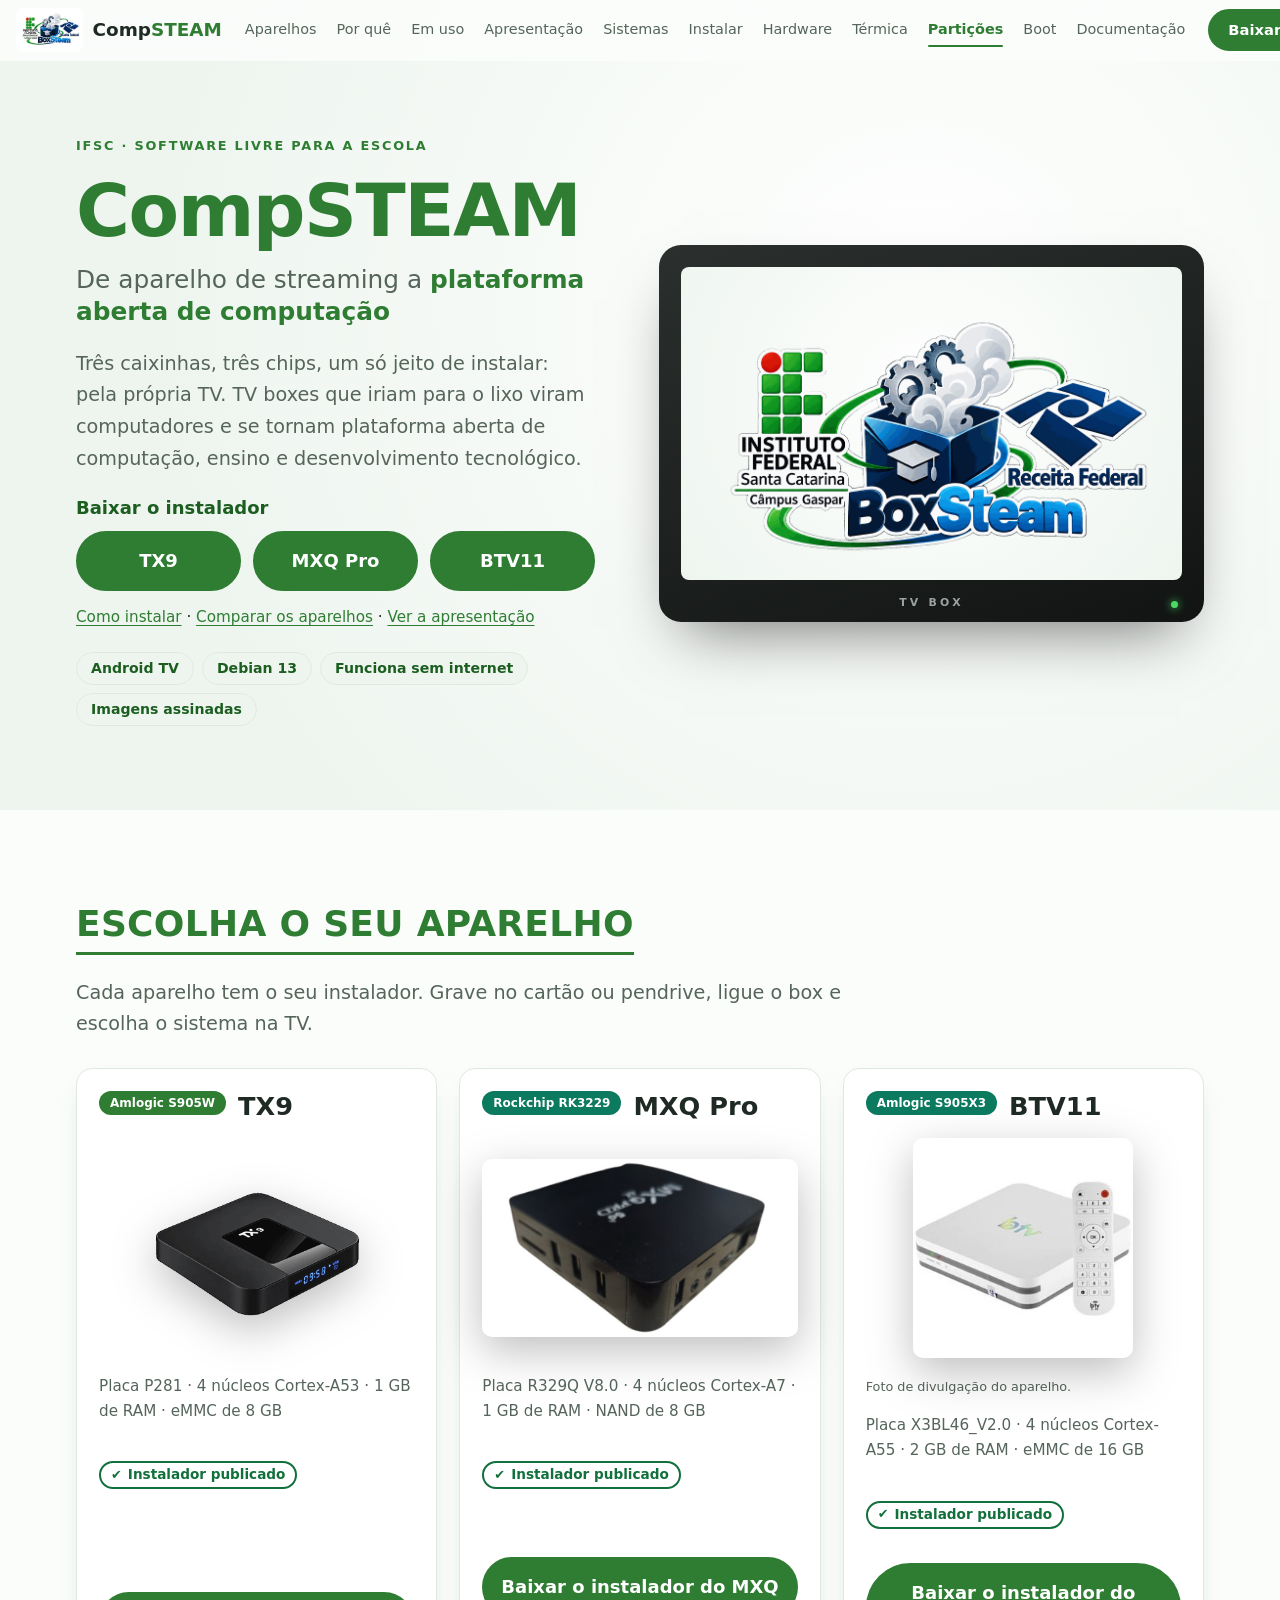
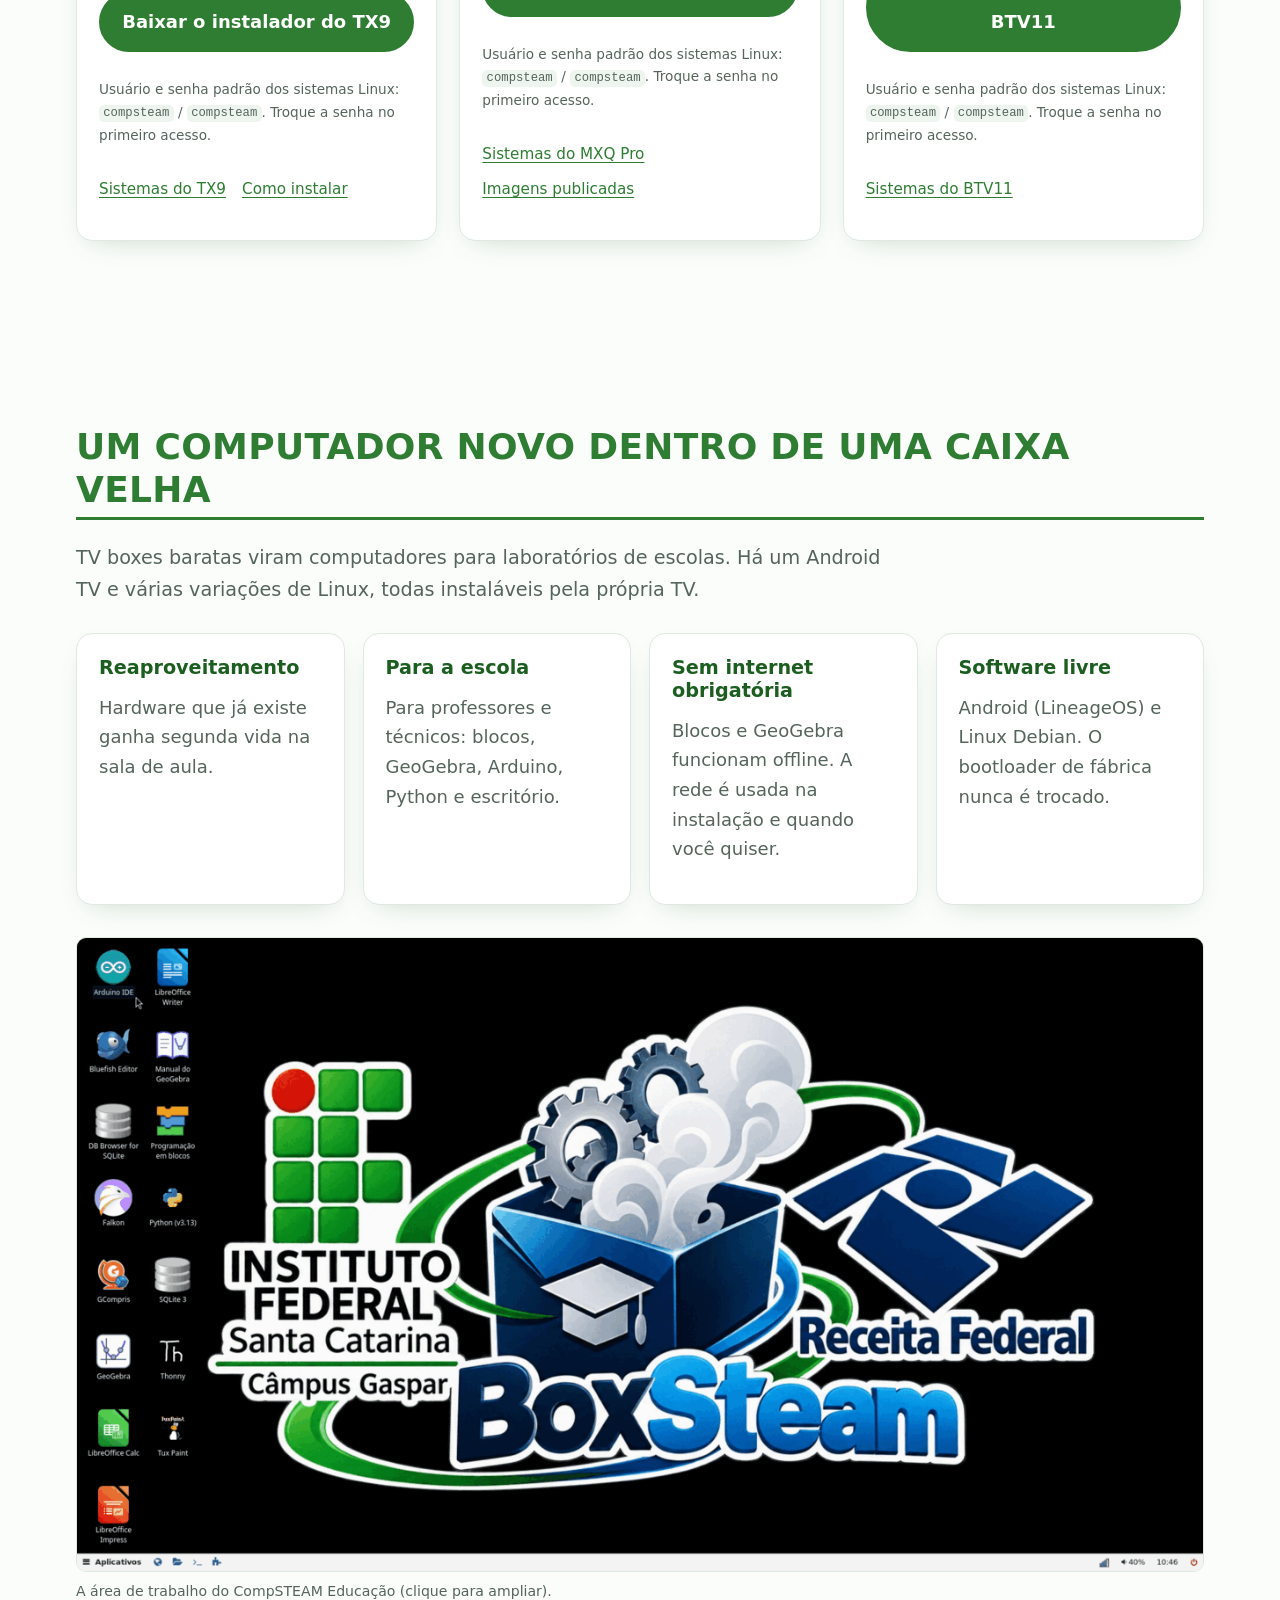
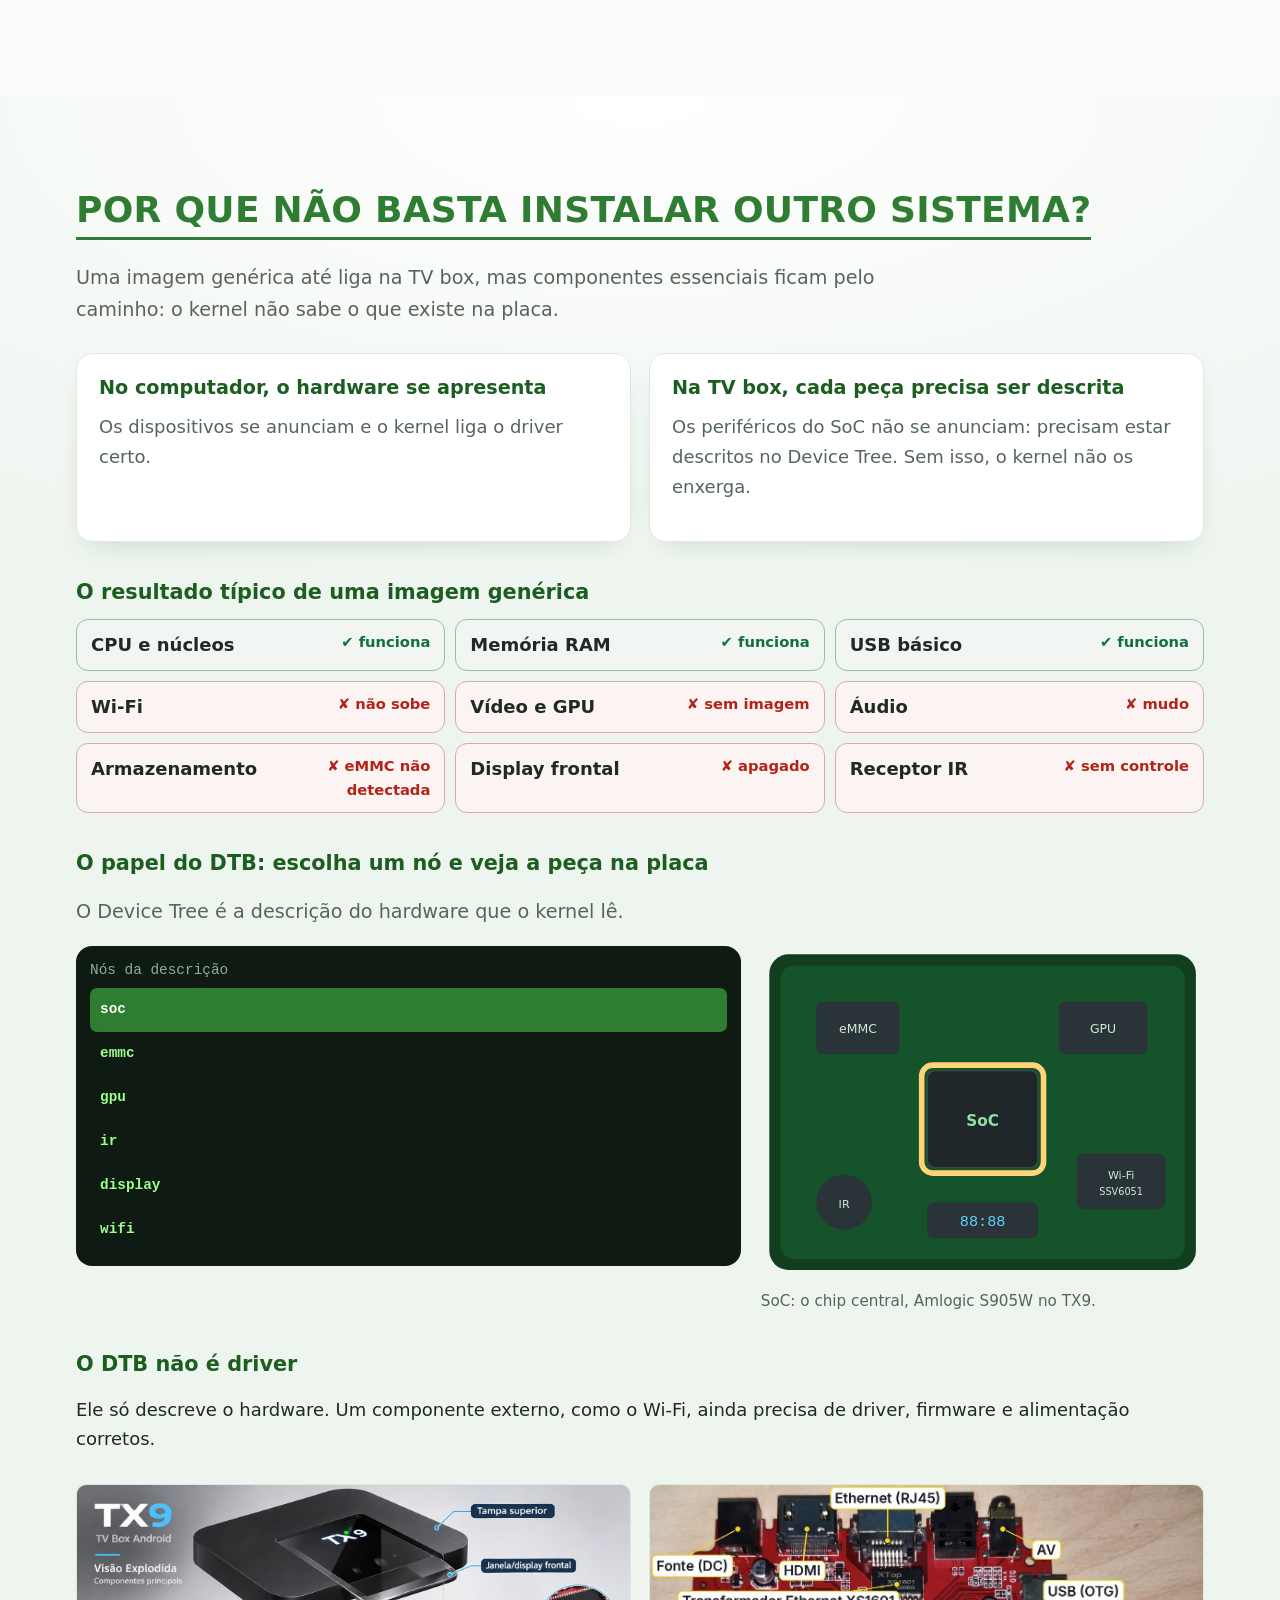
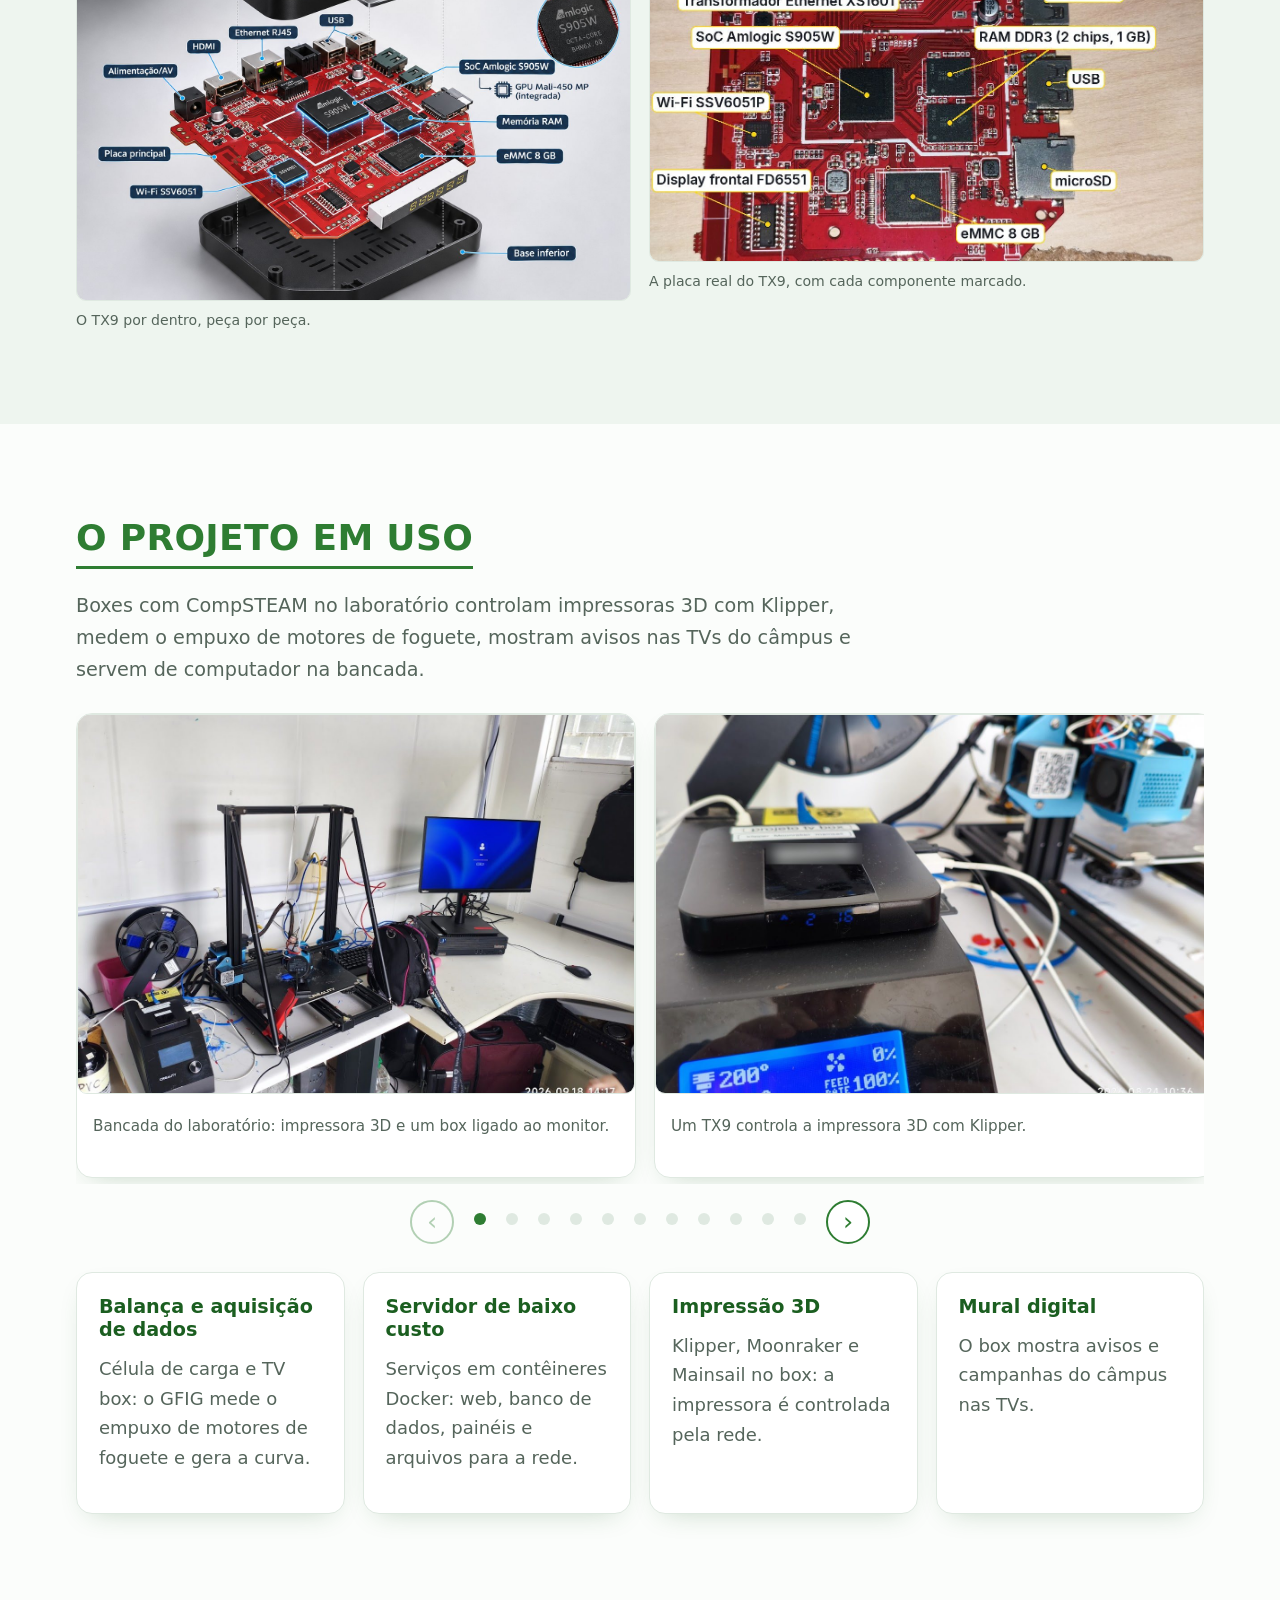
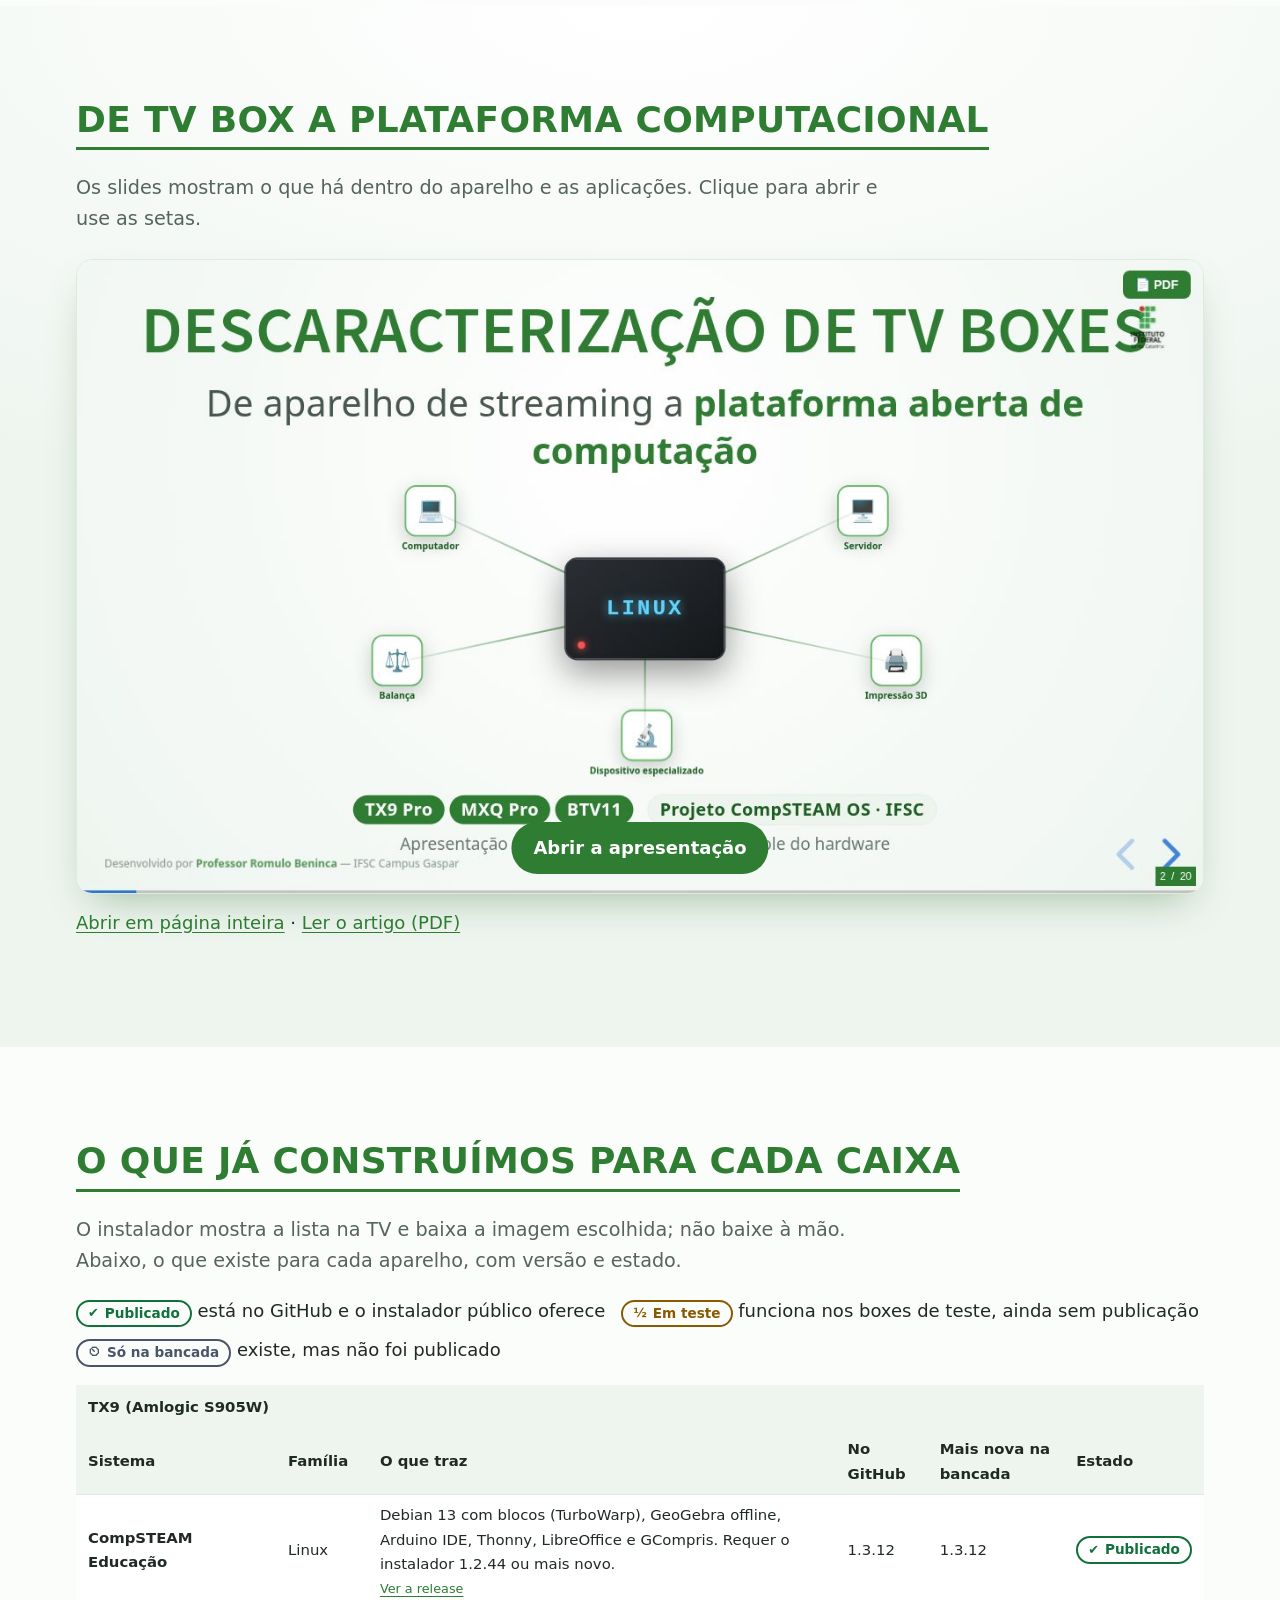
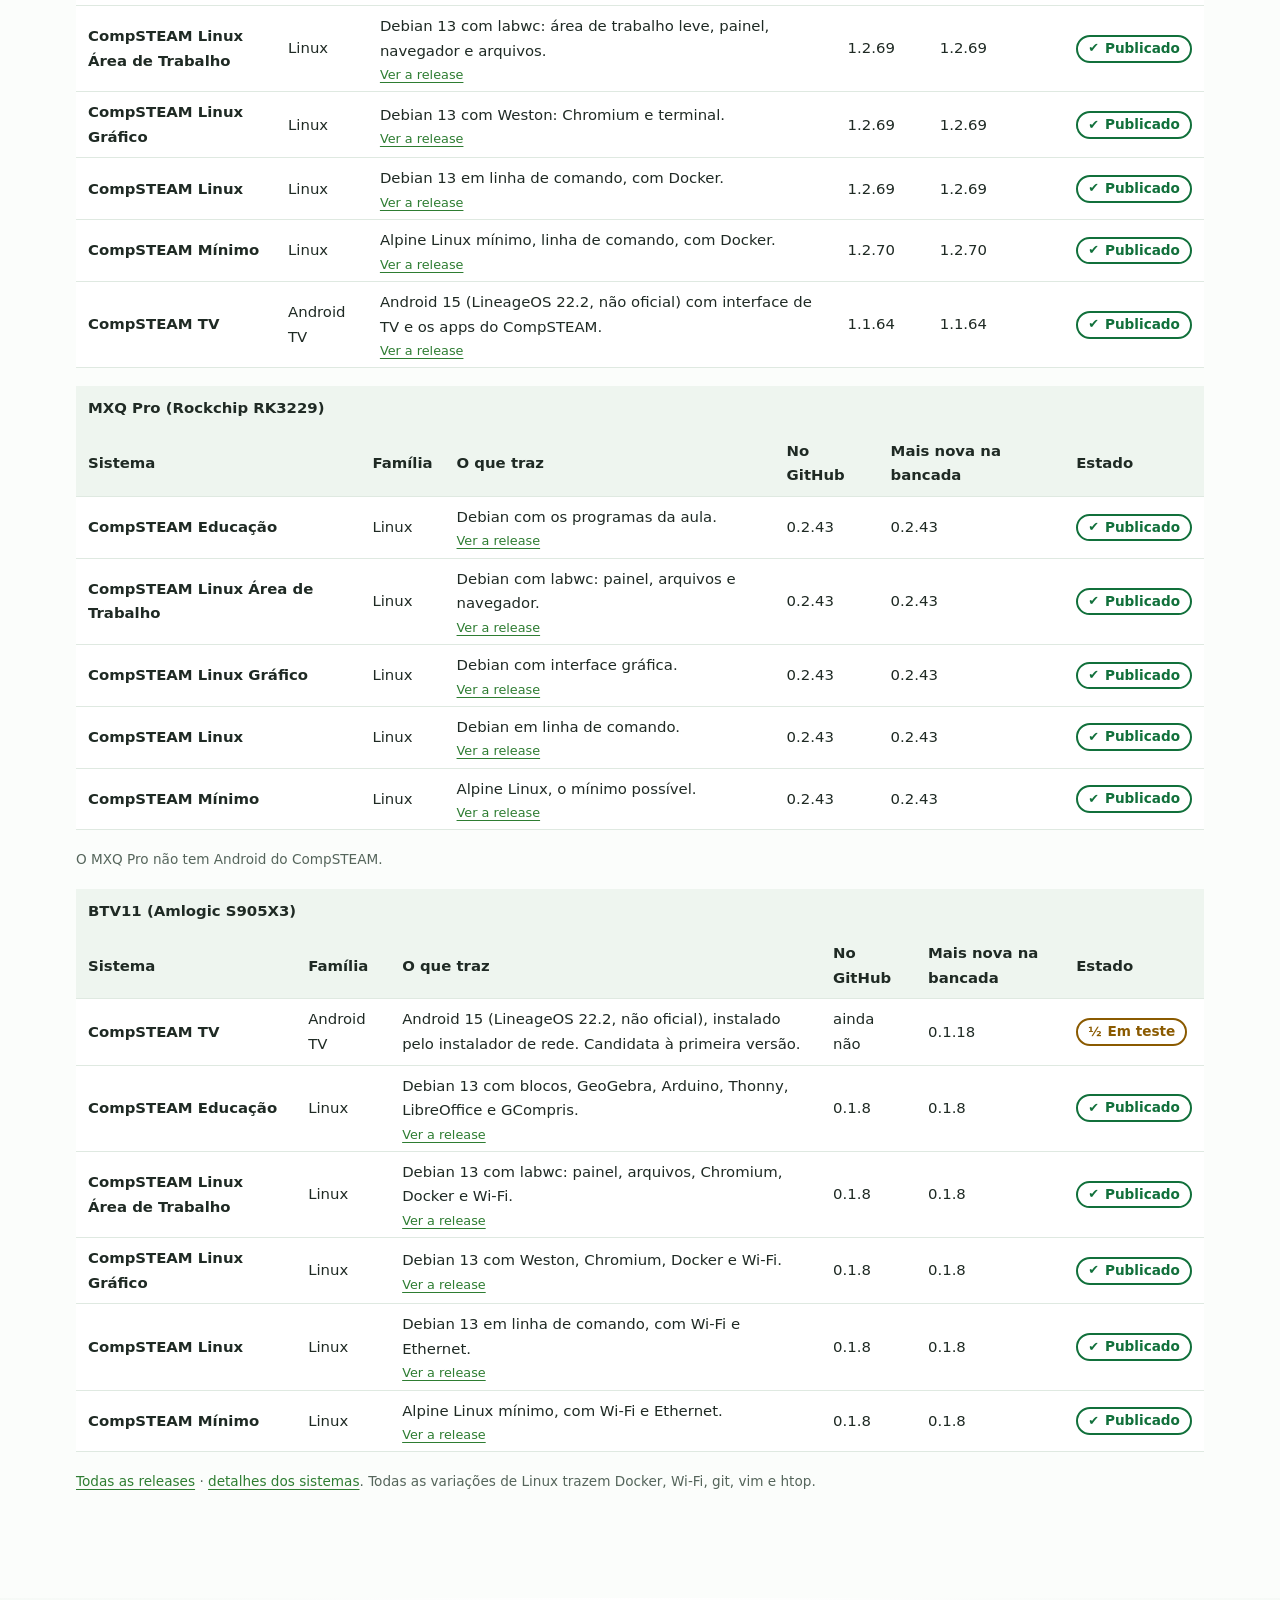
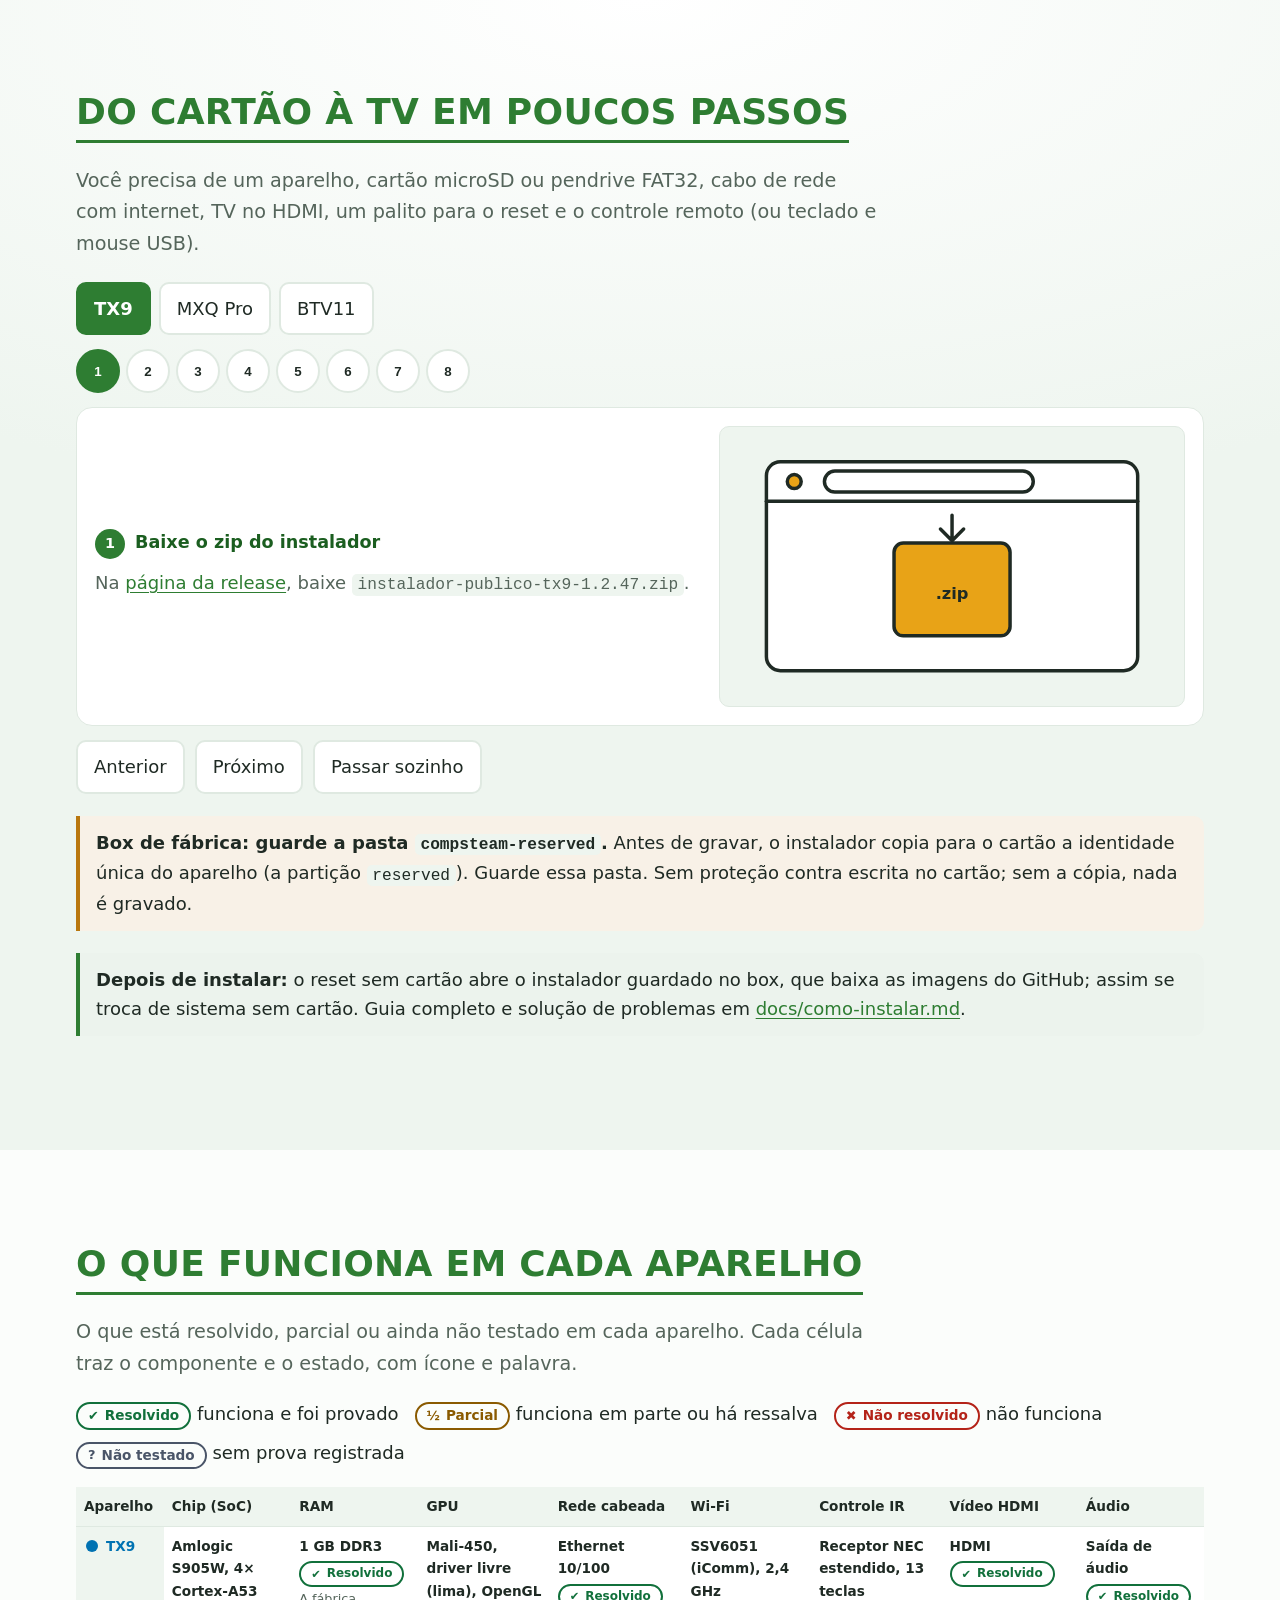
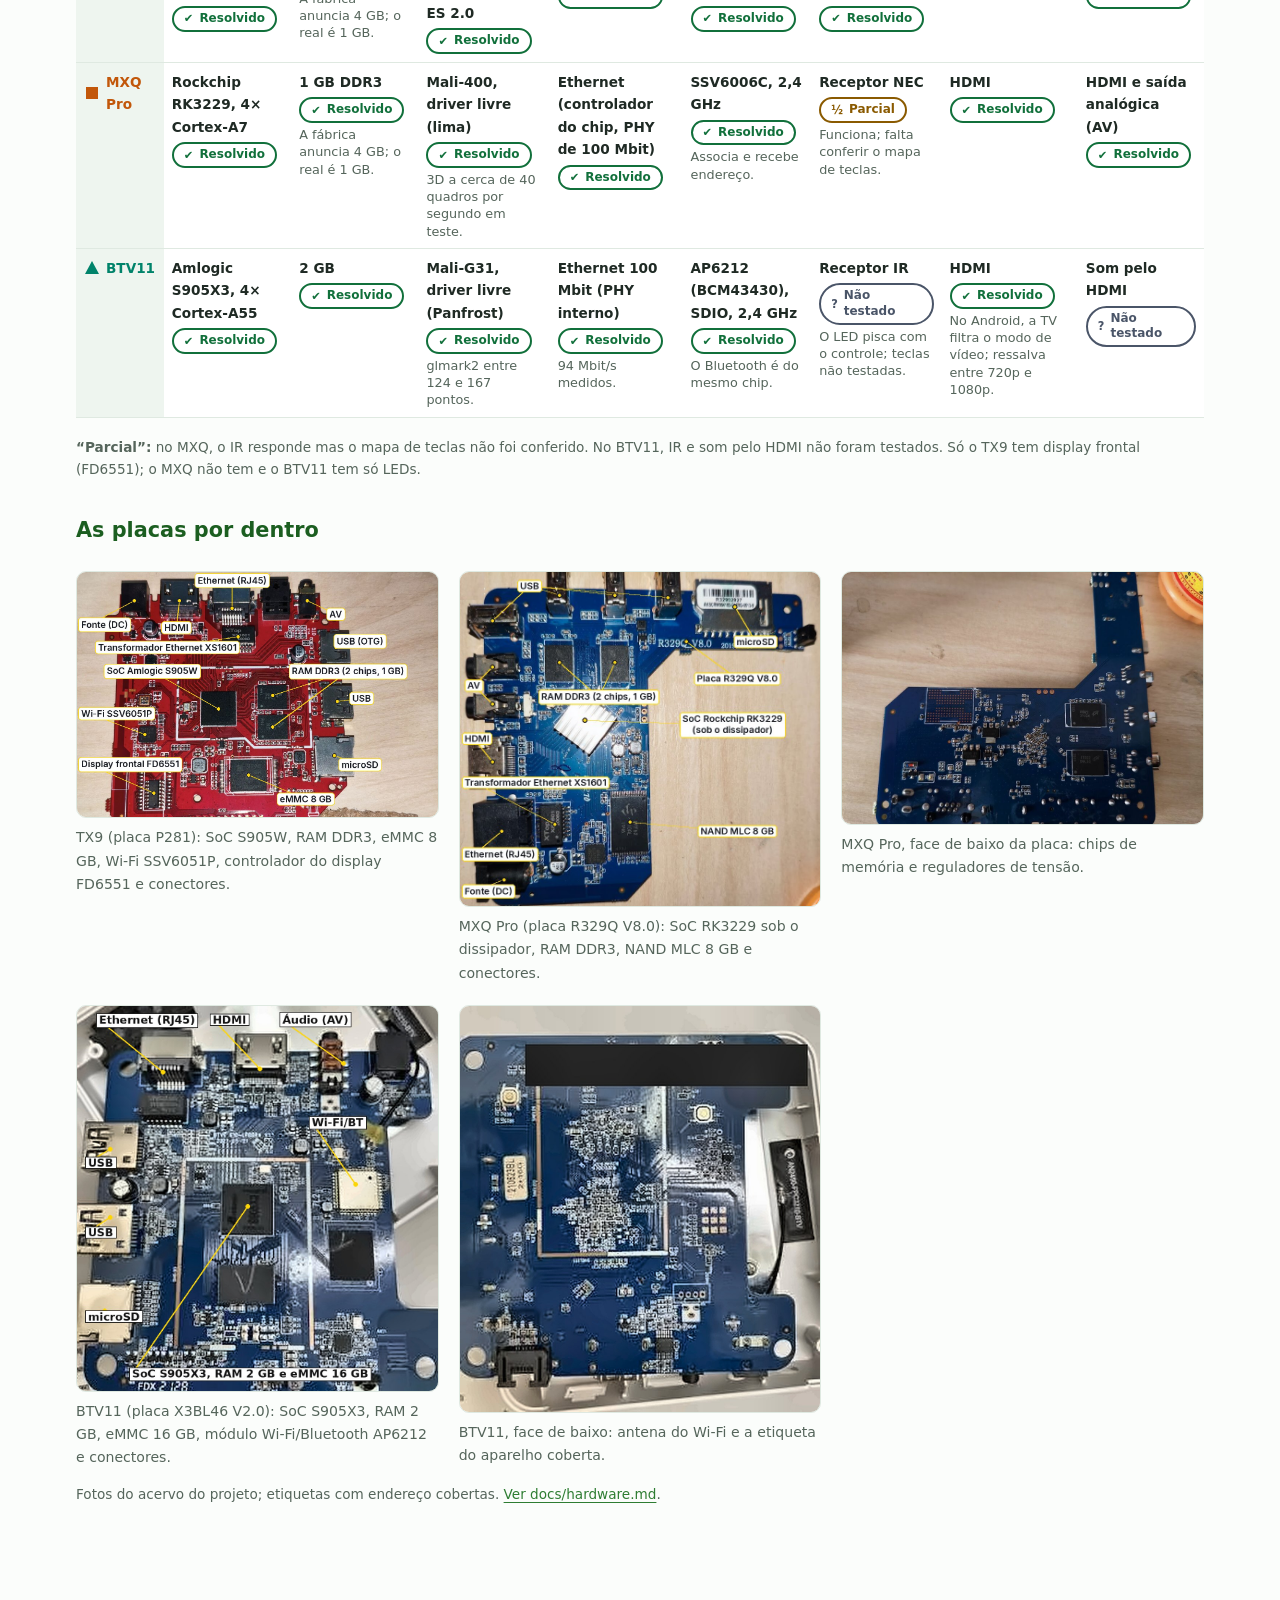
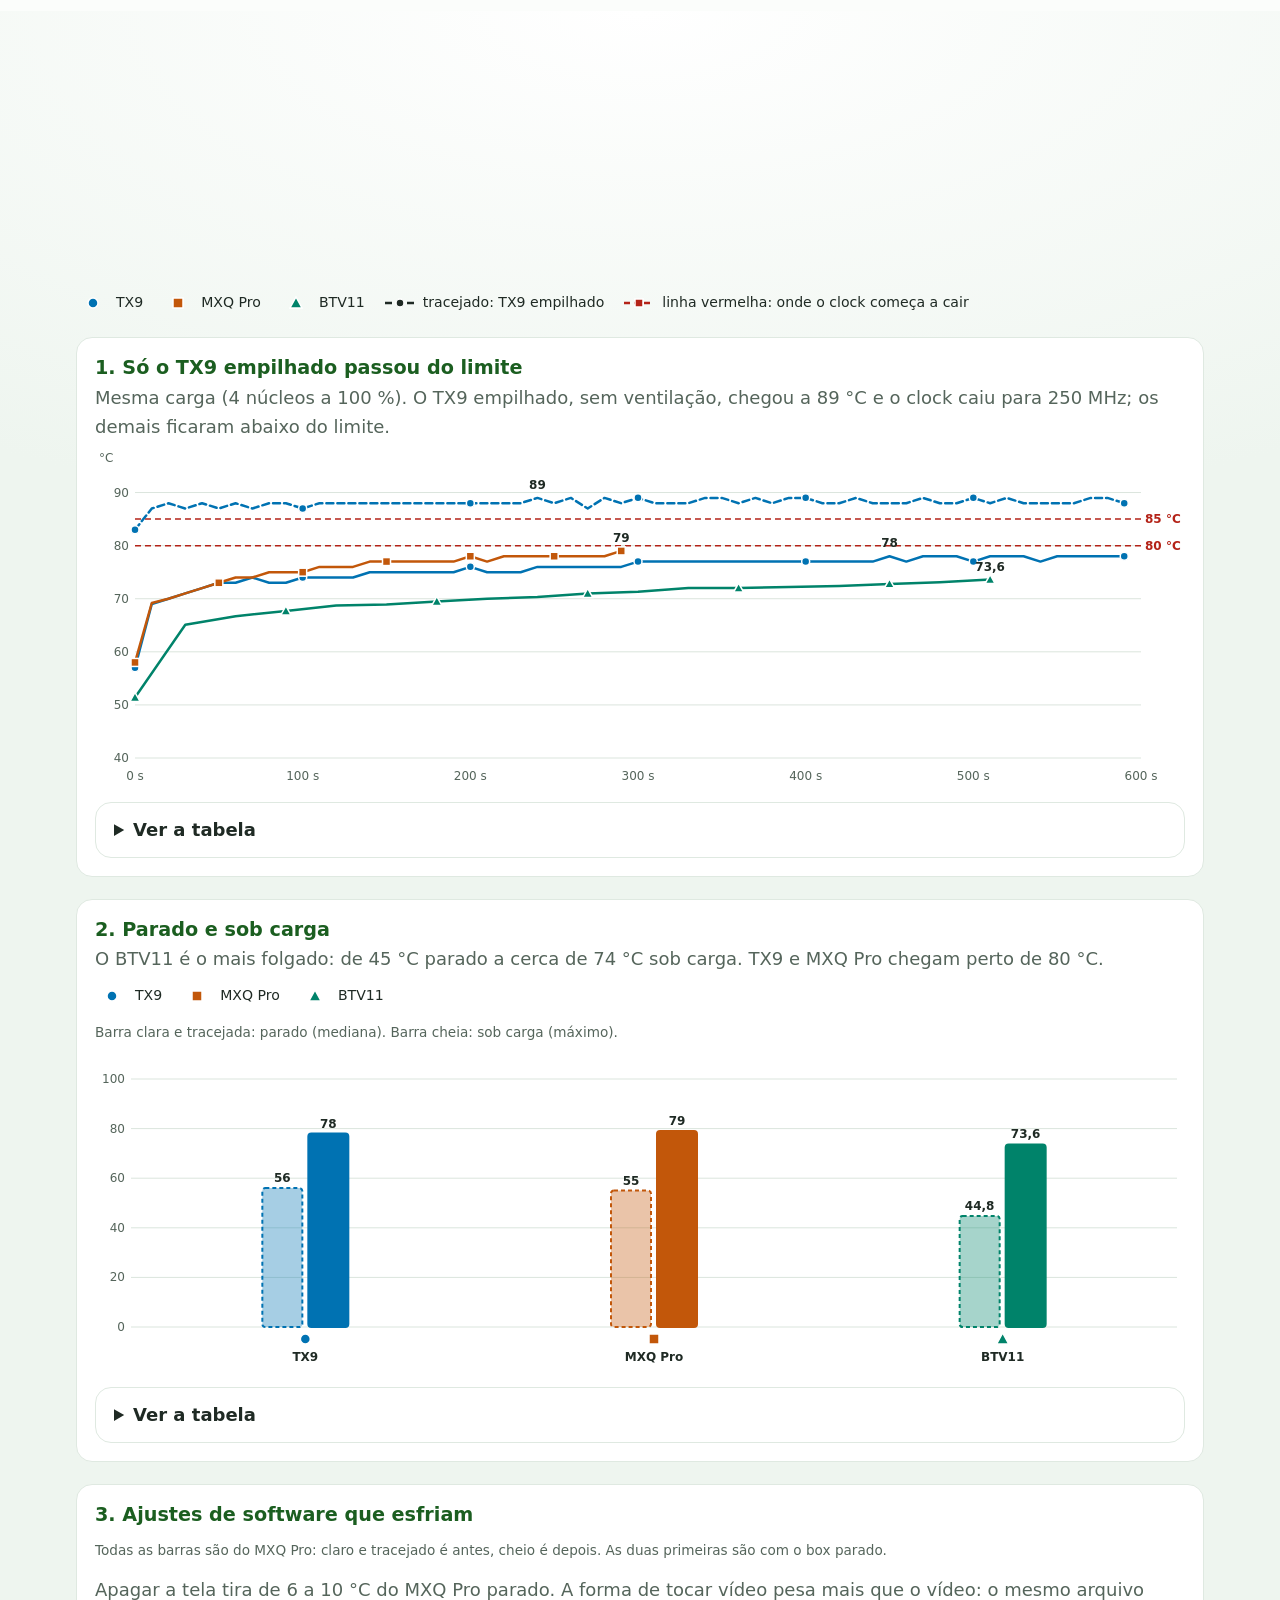
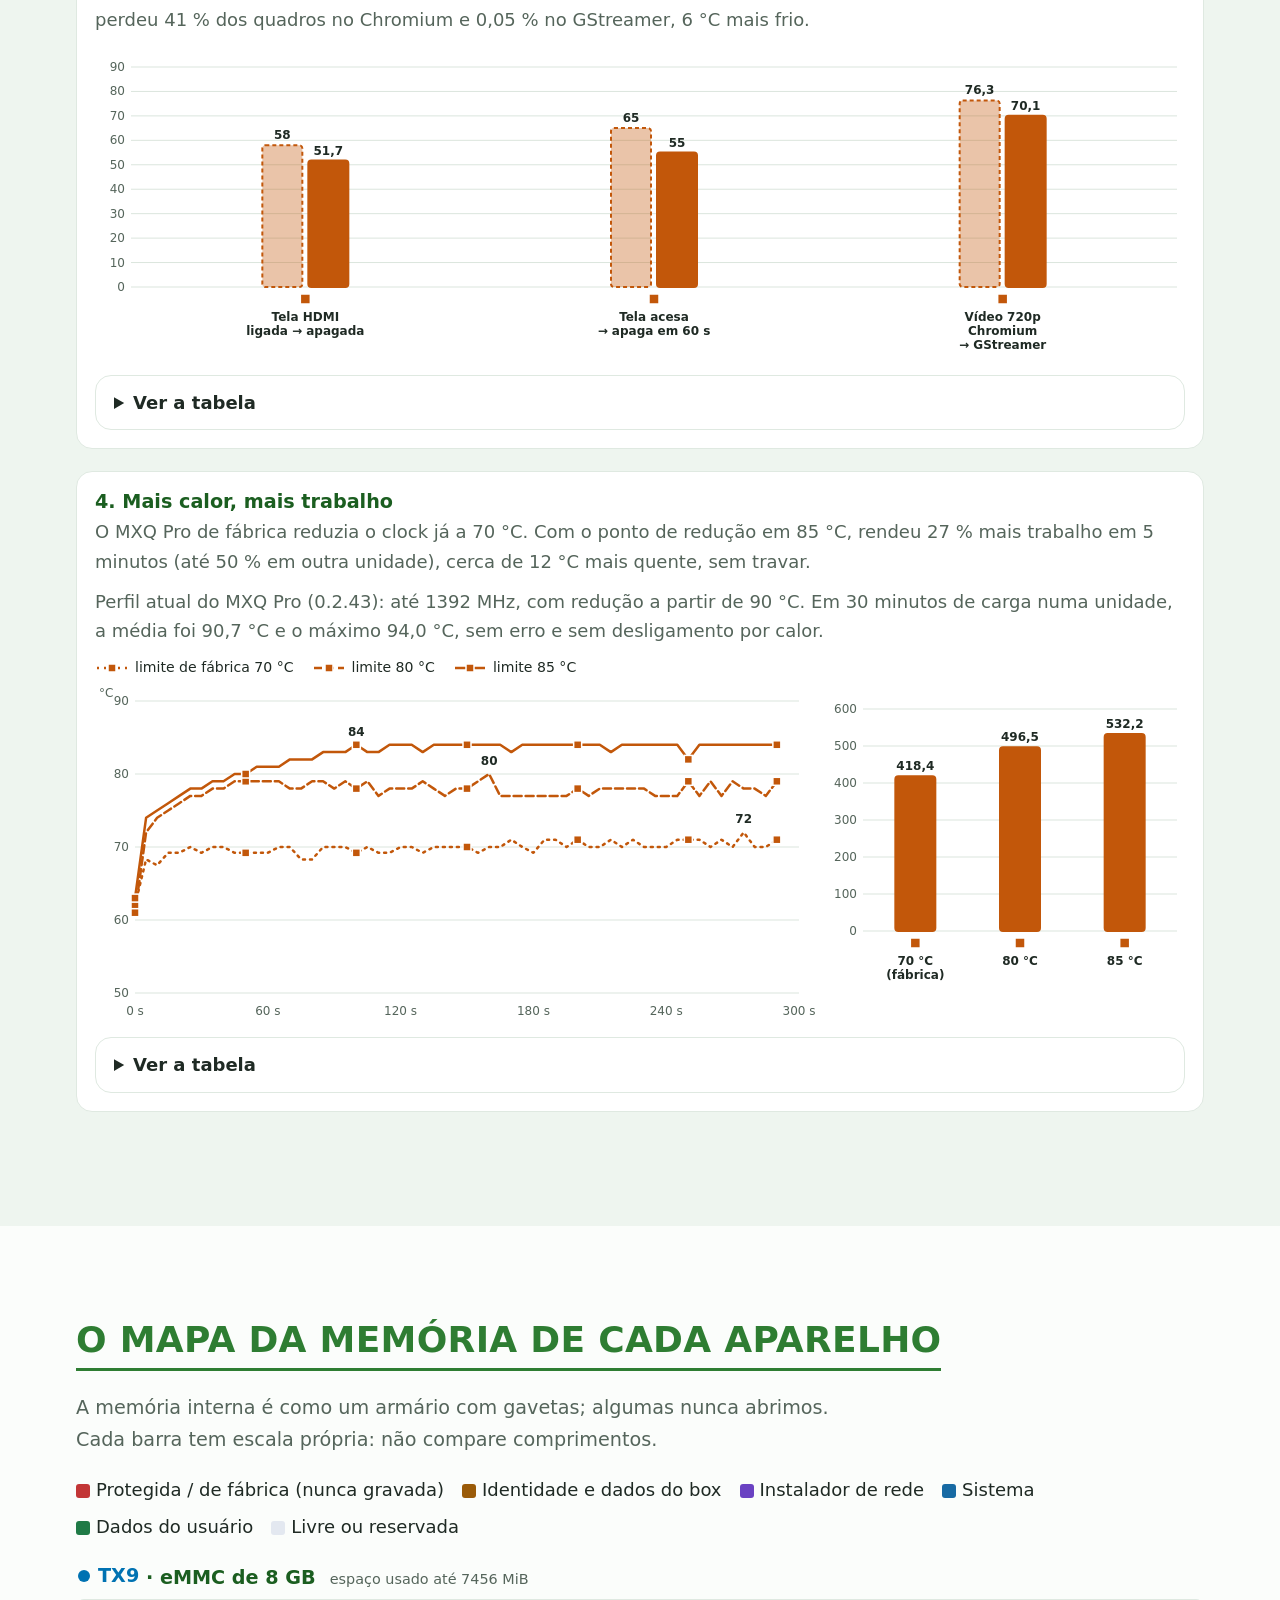
==== commit 935eeddc: "Instaladores públicos 1.2.47: TX9, MXQ Pro e BTV11" ====
--- a/index.html
+++ b/index.html
@@ -57,7 +57,7 @@
 <p class="frase-h">De aparelho de streaming a <strong>plataforma aberta de computação</strong></p>
 <p class="lead">Três caixinhas, três chips, um só jeito de instalar: pela própria TV. TV boxes que iriam para o lixo viram computadores e se tornam plataforma aberta de computação, ensino e desenvolvimento tecnológico.</p>
 <p class="baixar-t">Baixar o instalador</p>
-<div class="btns baixar"><a class="btn pri" href="https://github.com/rbeninca/tvbox/releases/tag/instalador-tx9-1.2.45">TX9</a><a class="btn pri" href="https://github.com/rbeninca/tvbox/releases/tag/instalador-mxq-1.2.46">MXQ Pro</a><a class="btn pri" href="https://github.com/rbeninca/tvbox/releases/tag/instalador-btv11-1.2.45">BTV11</a></div>
+<div class="btns baixar"><a class="btn pri" href="https://github.com/rbeninca/tvbox/releases/tag/instalador-tx9-1.2.47">TX9</a><a class="btn pri" href="https://github.com/rbeninca/tvbox/releases/tag/instalador-mxq-1.2.47">MXQ Pro</a><a class="btn pri" href="https://github.com/rbeninca/tvbox/releases/tag/instalador-btv11-1.2.47">BTV11</a></div>
 <p class="apoio-links"><a href="#como-instalar">Como instalar</a> · <a href="#aparelhos">Comparar os aparelhos</a> · <a href="#apresentacao">Ver a apresentação</a></p>
 <ul class="pills"><li>Android TV</li><li>Debian 13</li><li>Funciona sem internet</li><li>Imagens assinadas</li></ul>
 </div>
@@ -79,7 +79,7 @@
 <figure class="foto"><img src="imgs/compsteam/tx9-caixa.png" width="700" height="700" alt="A TV box TX9, caixa preta com display frontal, vista em perspectiva"></figure>
 <p class="chip-linha">Placa P281 · 4 núcleos Cortex-A53 · 1 GB de RAM · eMMC de 8 GB</p>
 <p><span class="sel ok"><span class="ic" aria-hidden="true">✔</span>Instalador publicado</span></p>
-<div class="btns"><a class="btn pri" href="https://github.com/rbeninca/tvbox/releases/tag/instalador-tx9-1.2.45">Baixar o instalador do TX9</a></div>
+<div class="btns"><a class="btn pri" href="https://github.com/rbeninca/tvbox/releases/tag/instalador-tx9-1.2.47">Baixar o instalador do TX9</a></div>
 <p class="hint login">Usuário e senha padrão dos sistemas Linux: <code>compsteam</code> / <code>compsteam</code>. Troque a senha no primeiro acesso.</p>
 <p class="links"><a href="#sistemas-tx9">Sistemas do TX9</a><a href="#como-instalar">Como instalar</a></p>
 </article>
@@ -88,7 +88,7 @@
 <figure class="foto"><img src="imgs/compsteam/mxq-caixa.jpg" width="727" height="410" alt="A TV box MXQ Pro vista de lado, caixa preta com portas USB, leitor de cartão e saídas de áudio" loading="lazy"></figure>
 <p class="chip-linha">Placa R329Q V8.0 · 4 núcleos Cortex-A7 · 1 GB de RAM · NAND de 8 GB</p>
 <p><span class="sel ok"><span class="ic" aria-hidden="true">✔</span>Instalador publicado</span></p>
-<div class="btns"><a class="btn pri" href="https://github.com/rbeninca/tvbox/releases/tag/instalador-mxq-1.2.46">Baixar o instalador do MXQ</a></div>
+<div class="btns"><a class="btn pri" href="https://github.com/rbeninca/tvbox/releases/tag/instalador-mxq-1.2.47">Baixar o instalador do MXQ</a></div>
 <p class="hint login">Usuário e senha padrão dos sistemas Linux: <code>compsteam</code> / <code>compsteam</code>. Troque a senha no primeiro acesso.</p>
 <p class="links"><a href="#sistemas-mxq">Sistemas do MXQ Pro</a><a href="https://github.com/rbeninca/tvbox/releases">Imagens publicadas</a></p>
 </article>
@@ -98,7 +98,7 @@
 <p class="cred">Foto de divulgação do aparelho.</p>
 <p class="chip-linha">Placa X3BL46_V2.0 · 4 núcleos Cortex-A55 · 2 GB de RAM · eMMC de 16 GB</p>
 <p><span class="sel ok"><span class="ic" aria-hidden="true">✔</span>Instalador publicado</span></p>
-<div class="btns"><a class="btn pri" href="https://github.com/rbeninca/tvbox/releases/tag/instalador-btv11-1.2.45">Baixar o instalador do BTV11</a></div>
+<div class="btns"><a class="btn pri" href="https://github.com/rbeninca/tvbox/releases/tag/instalador-btv11-1.2.47">Baixar o instalador do BTV11</a></div>
 <p class="hint login">Usuário e senha padrão dos sistemas Linux: <code>compsteam</code> / <code>compsteam</code>. Troque a senha no primeiro acesso.</p>
 <p class="links"><a href="#sistemas-btv">Sistemas do BTV11</a></p>
 </article>
@@ -280,7 +280,7 @@
 <h3 class="visually-hidden">Instalação no TX9</h3>
 <div class="trilha" id="trilha" role="group" aria-label="Escolher o passo"></div>
 <ol class="passos stepper">
-<li class="passo"><div><h3>Baixe o zip do instalador</h3><p>Na <a href="https://github.com/rbeninca/tvbox/releases/tag/instalador-tx9-1.2.45">página da release</a>, baixe <code>instalador-publico-tx9-1.2.45.zip</code>.</p></div>
+<li class="passo"><div><h3>Baixe o zip do instalador</h3><p>Na <a href="https://github.com/rbeninca/tvbox/releases/tag/instalador-tx9-1.2.47">página da release</a>, baixe <code>instalador-publico-tx9-1.2.47.zip</code>.</p></div>
 <div class="figs"><svg class="dia" viewBox="0 0 400 240" role="img" aria-label="Desenho: janela do navegador com um arquivo zip sendo baixado"><rect class="f" x="40" y="30" width="320" height="180" rx="12"/><line class="l" x1="40" y1="64" x2="360" y2="64"/><circle class="a" cx="64" cy="47" r="6"/><rect class="f" x="90" y="38" width="180" height="18" rx="9"/><rect class="a" x="150" y="100" width="100" height="80" rx="8"/><text x="200" y="148" text-anchor="middle">.zip</text><path class="l" d="M200 76 V96 M190 88 L200 98 L210 88"/></svg></div></li>
 <li class="passo"><div><h3>Copie para o cartão FAT32</h3><p>Descompacte tudo na <strong>raiz</strong> do cartão, sem criar pasta. Não deixe nele os arquivos <code>aml_autoscript</code> nem <code>aml_sdc_burn.ini</code>.</p></div>
 <div class="figs"><svg class="dia" viewBox="0 0 400 240" role="img" aria-label="Desenho: um cartão microSD ao lado de uma pasta com arquivos"><path class="a" d="M230 50 H310 V190 H210 V70 Z"/><rect class="f" x="236" y="62" width="10" height="22"/><rect class="f" x="254" y="62" width="10" height="22"/><rect class="f" x="272" y="62" width="10" height="22"/><text x="262" y="150" text-anchor="middle">FAT32</text><path class="f" d="M50 80 H110 L124 98 H180 V190 H50 Z"/><path class="l" d="M184 140 H204 M196 132 L206 140 L196 148"/></svg></div></li>
@@ -304,9 +304,9 @@
 
 <div class="painel" id="pn-mxq" data-aba="MXQ Pro">
 <h3>Instalação no MXQ Pro</h3>
-<div><p>Mesmo programa do TX9, com os sistemas desta placa. O MXQ sobe pelo cartão microSD. A versão 0.2.43 muda as partições e apaga o <code>/home</code>: guarde seus arquivos antes e use o instalador 1.2.46.</p>
+<div><p>Mesmo programa do TX9, com os sistemas desta placa. O MXQ sobe pelo cartão microSD. A versão 0.2.43 muda as partições e apaga o <code>/home</code>: guarde seus arquivos antes e use o instalador 1.2.47.</p>
 <ol>
-<li>Baixe o <a href="https://github.com/rbeninca/tvbox/releases/tag/instalador-mxq-1.2.46">instalador do MXQ</a>, confira o <code>SHA256SUMS</code> e grave o arquivo <code>.img</code> num cartão microSD de 1 GB ou mais (balenaEtcher, Raspberry Pi Imager ou <code>dd</code>). O cartão é apagado.</li>
+<li>Baixe o <a href="https://github.com/rbeninca/tvbox/releases/tag/instalador-mxq-1.2.47">instalador do MXQ</a>, confira o <code>SHA256SUMS</code> e grave o arquivo <code>.img</code> num cartão microSD de 1 GB ou mais (balenaEtcher, Raspberry Pi Imager ou <code>dd</code>). O cartão é apagado.</li>
 <li>Box desligado, cabo de rede com internet, TV no HDMI. Ponha o cartão no box e ligue a fonte.</li>
 <li>Escolha o sistema e confirme. Há 10 s para desistir; depois a instalação grava a memória do box. Não tire da tomada.</li>
 <li>No fim, tire o cartão e ligue o box de novo.</li>
@@ -319,7 +319,7 @@
 <h3>Instalação no BTV11</h3>
 <div><p>Mesmo programa do TX9, com os sistemas desta placa. O BTV11 sobe por um pendrive USB:</p>
 <ol>
-<li>Baixe o <a href="https://github.com/rbeninca/tvbox/releases/tag/instalador-btv11-1.2.45">instalador do BTV11</a> e descompacte todos os arquivos na raiz de um pendrive em FAT32, sem pasta.</li>
+<li>Baixe o <a href="https://github.com/rbeninca/tvbox/releases/tag/instalador-btv11-1.2.47">instalador do BTV11</a> e descompacte todos os arquivos na raiz de um pendrive em FAT32, sem pasta.</li>
 <li>Box desligado, cabo de rede com internet, TV no HDMI, pendrive numa porta USB. Ligue o box.</li>
 <li>Escolha o sistema e confirme. Há 10 s para desistir; depois a instalação grava a memória do box. Não desligue durante a gravação.</li>
 <li>No fim, tire o pendrive e reinicie o box.</li>
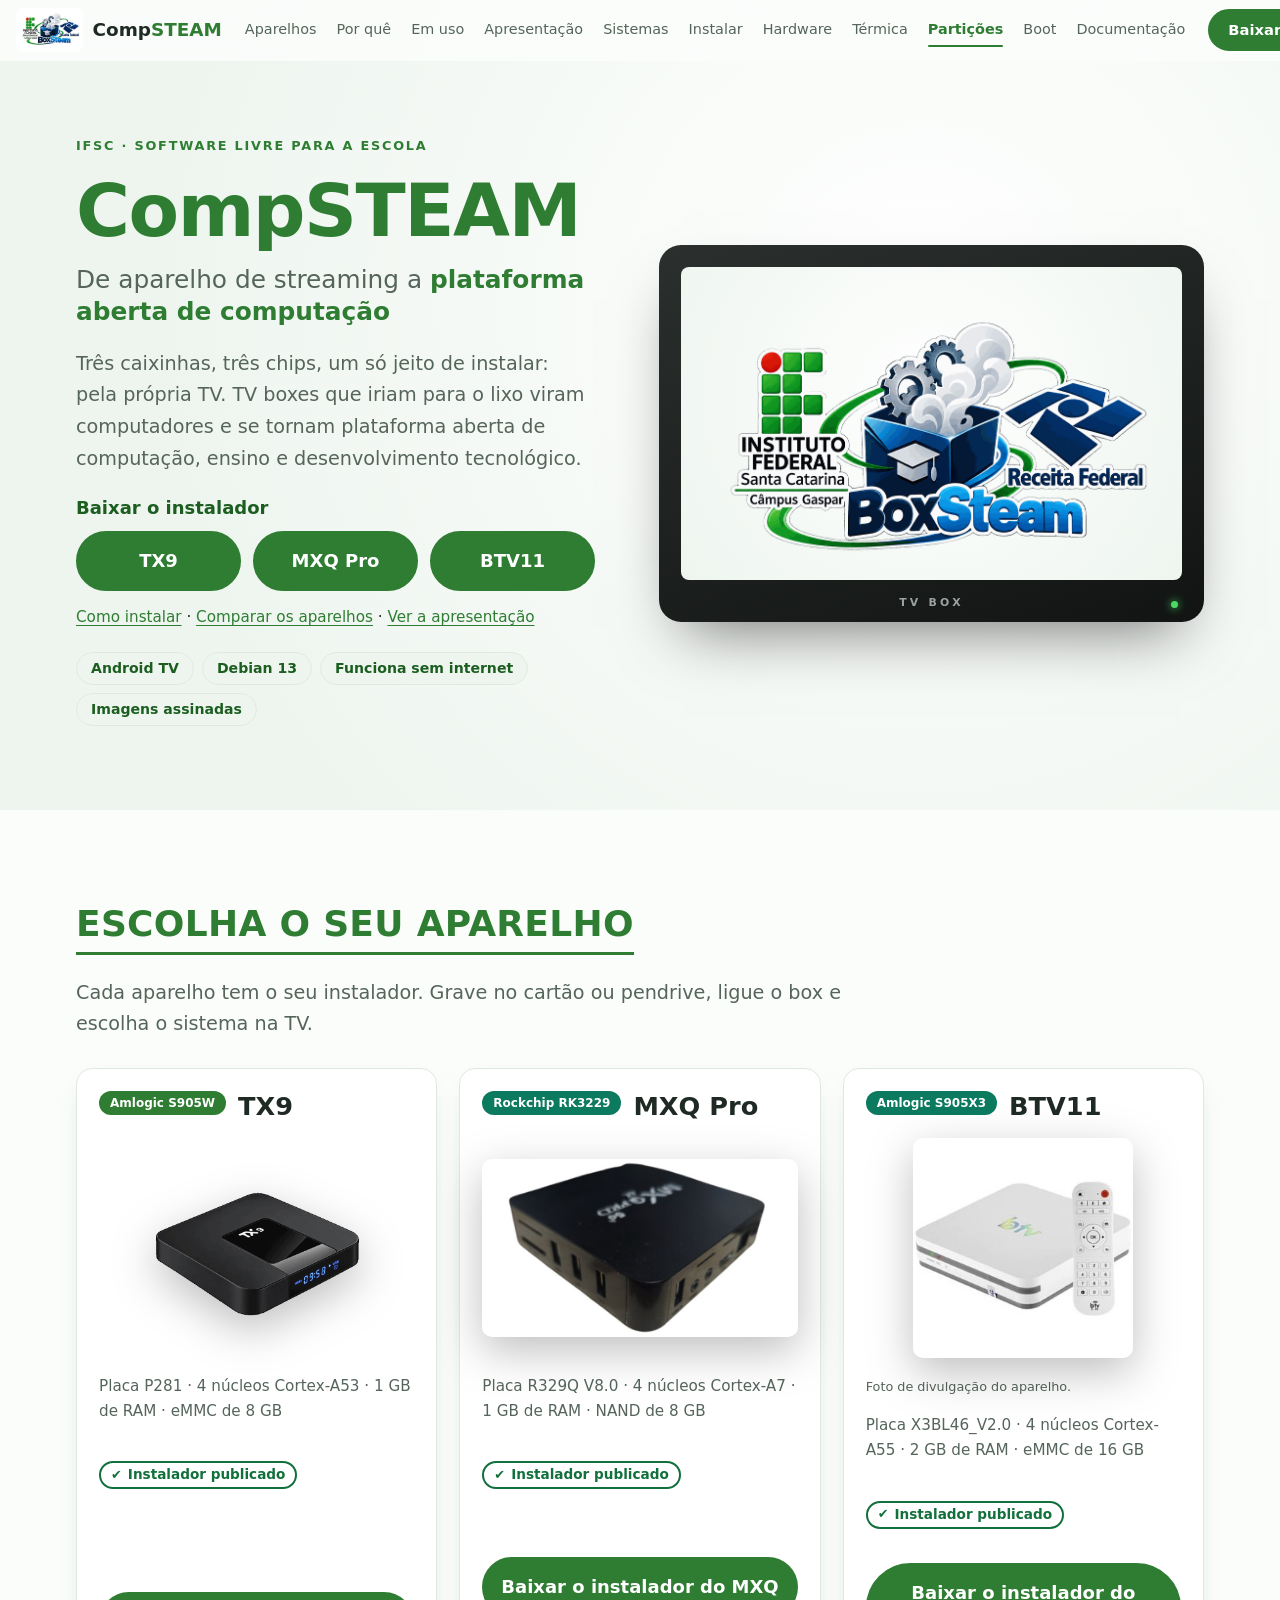
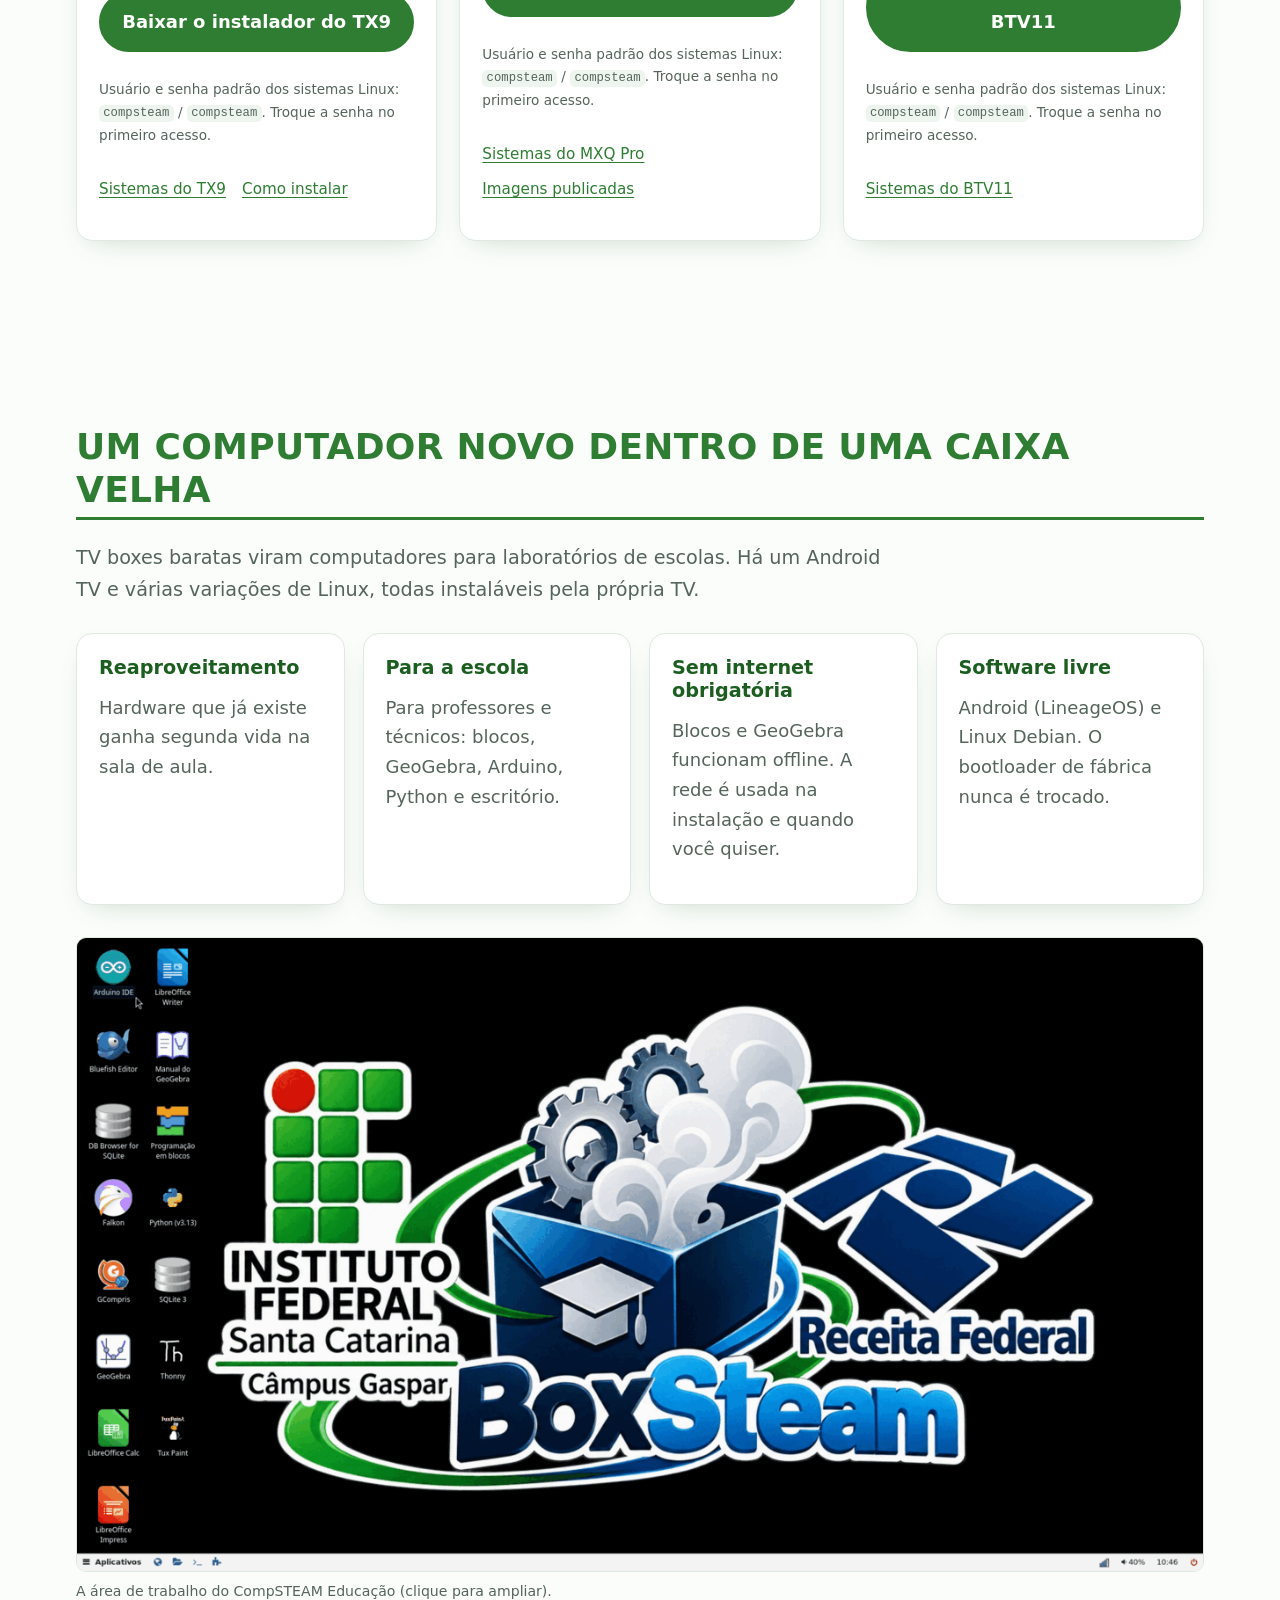
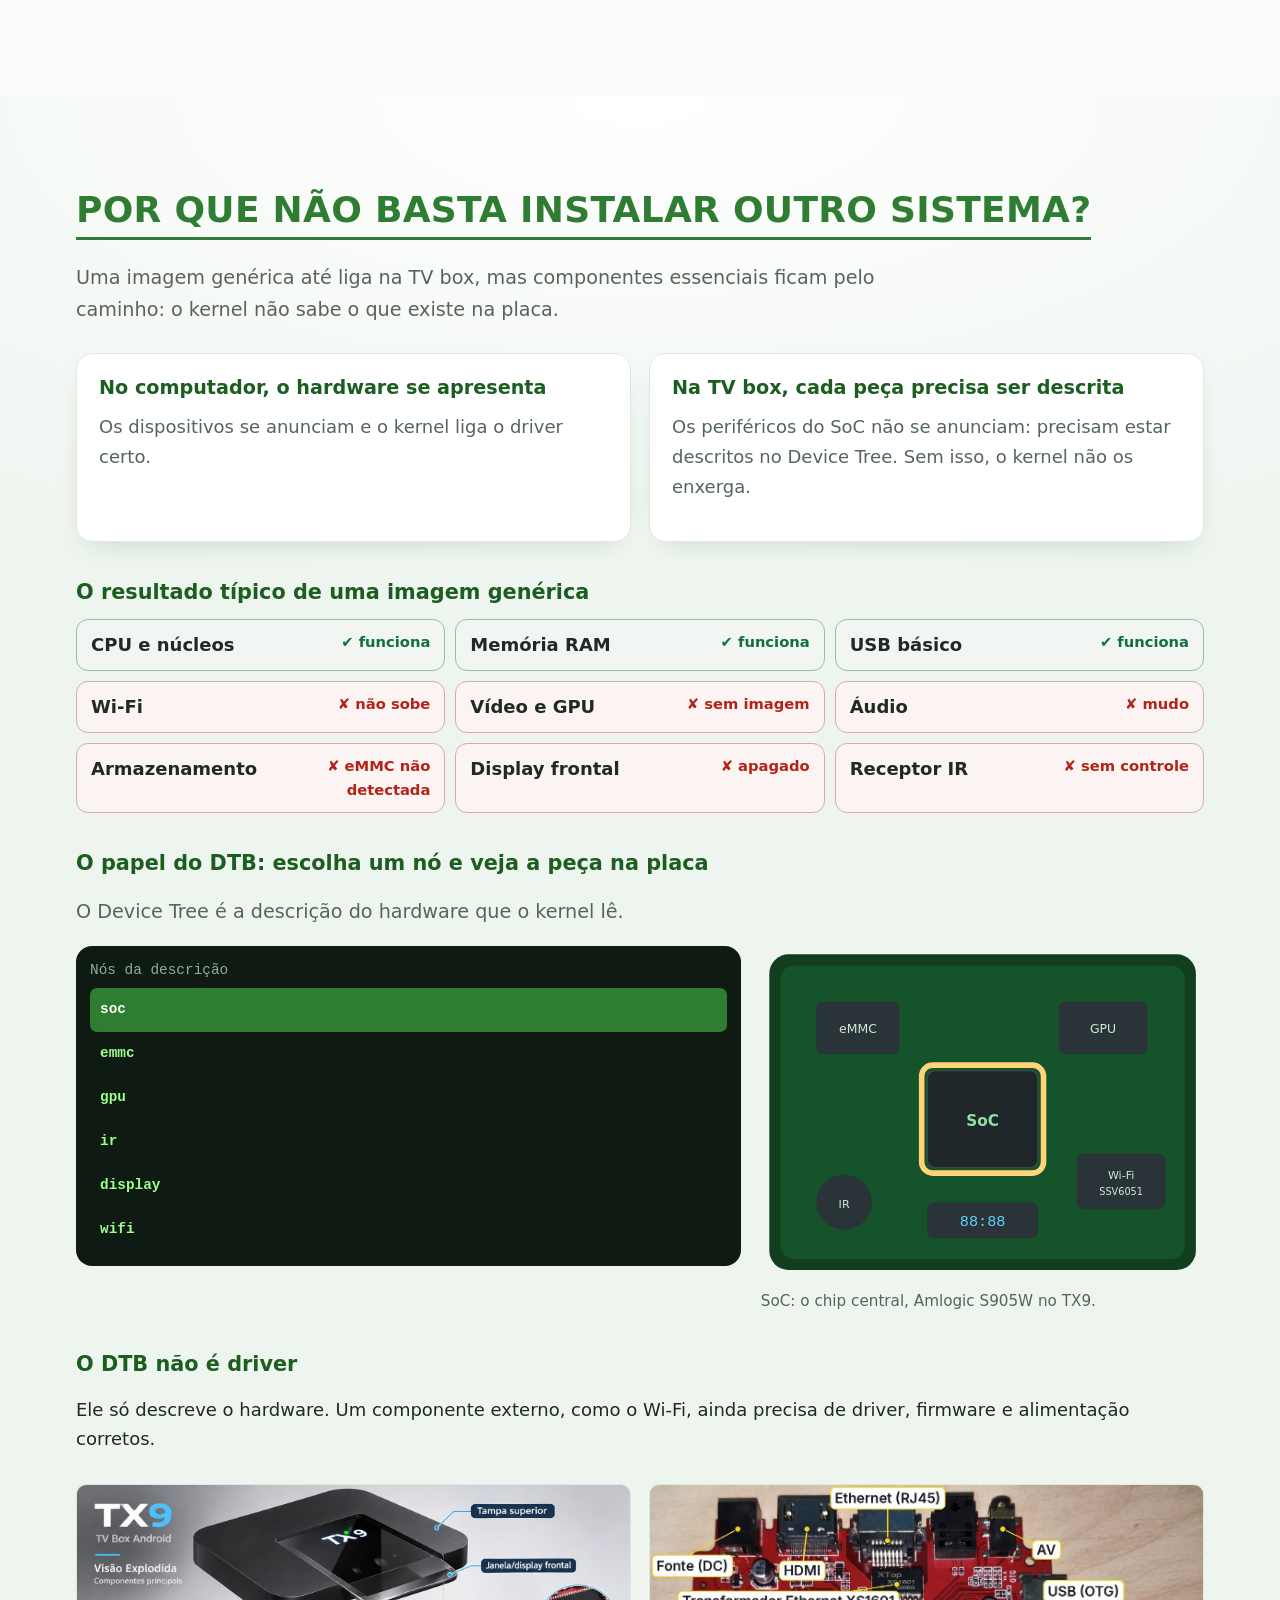
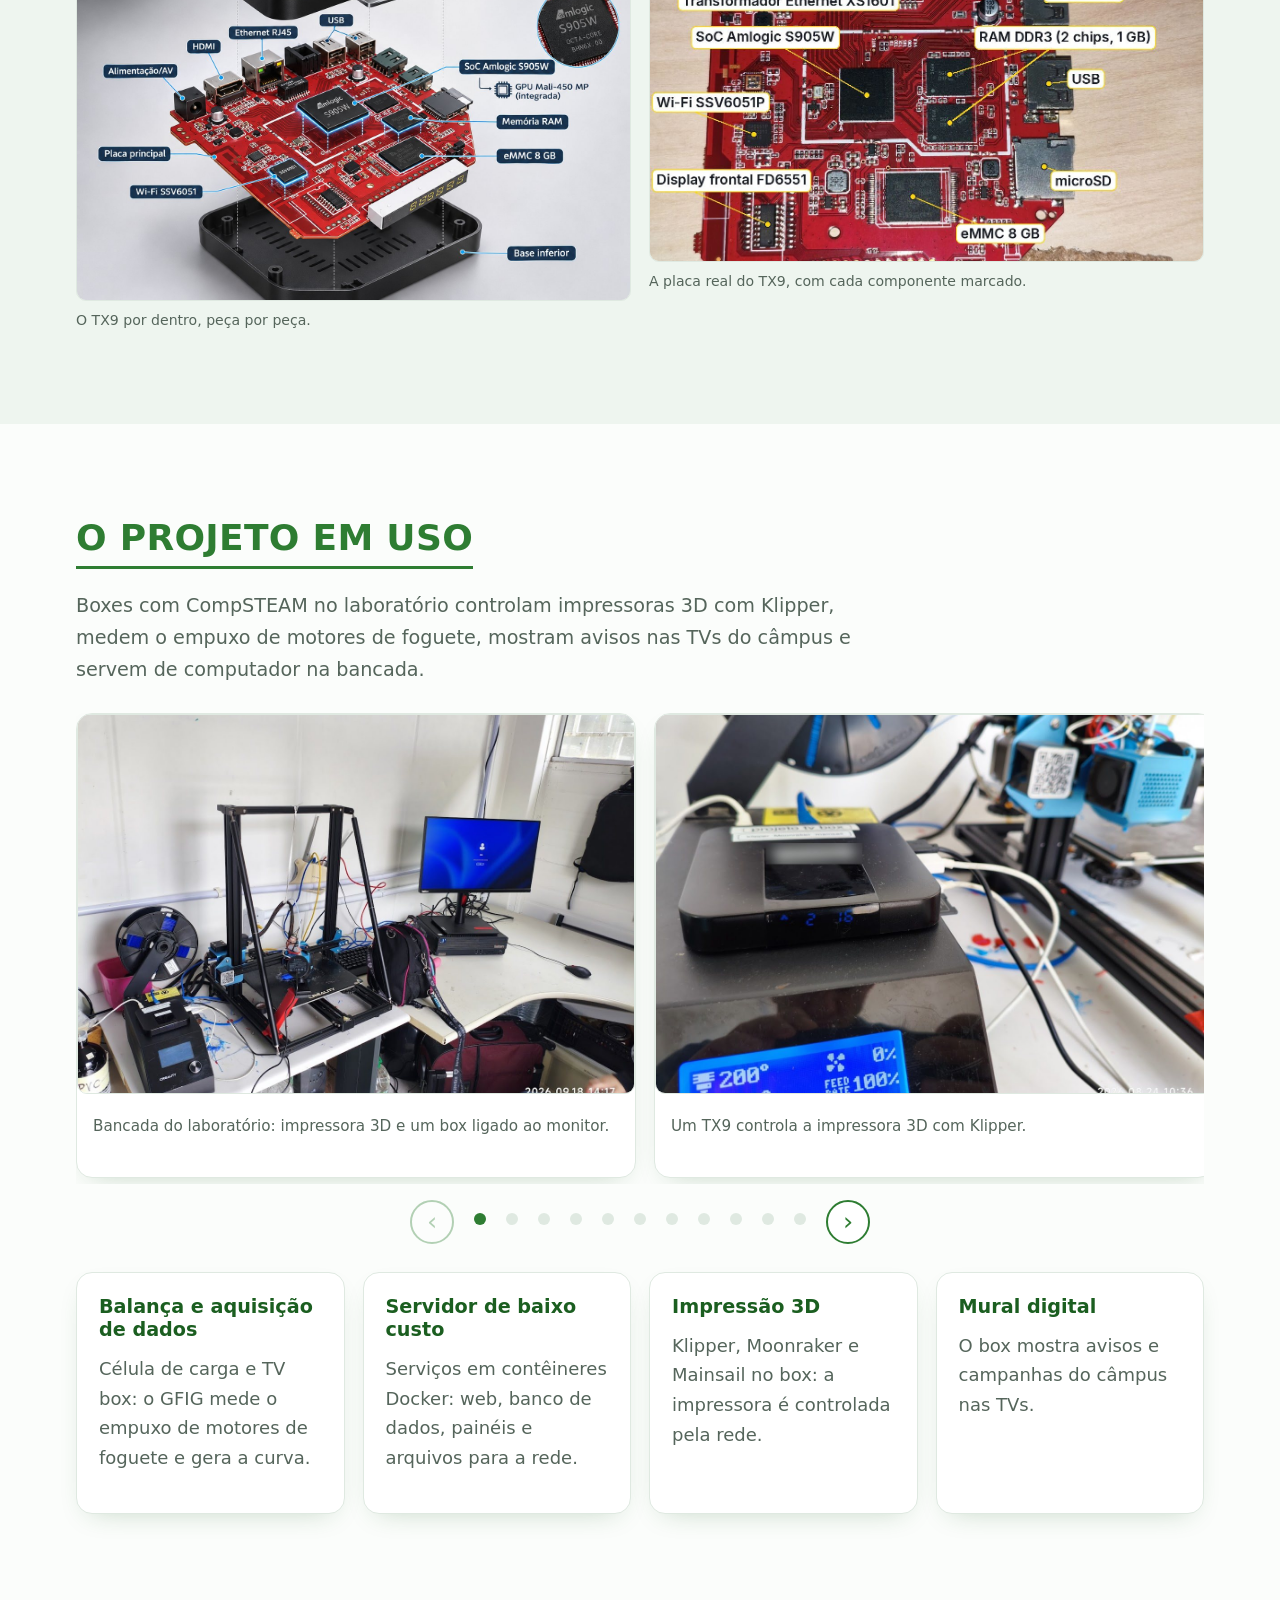
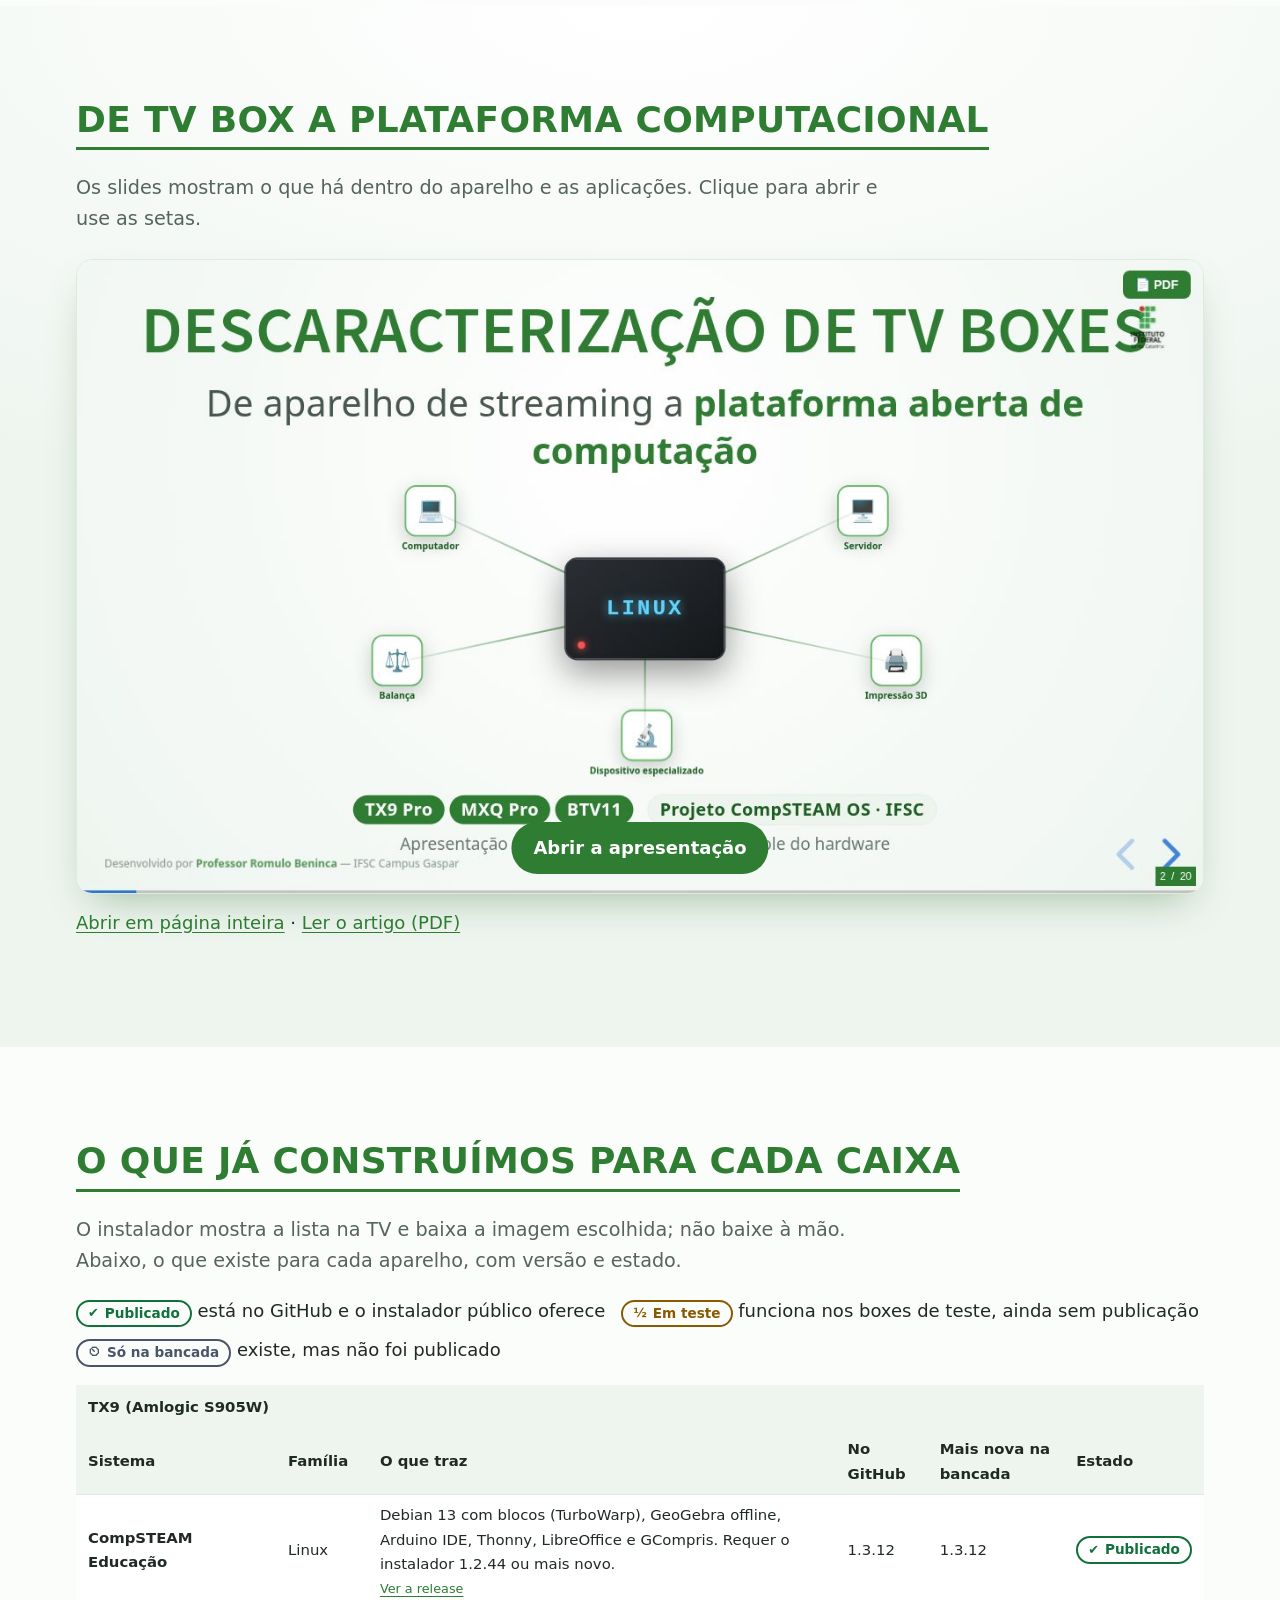
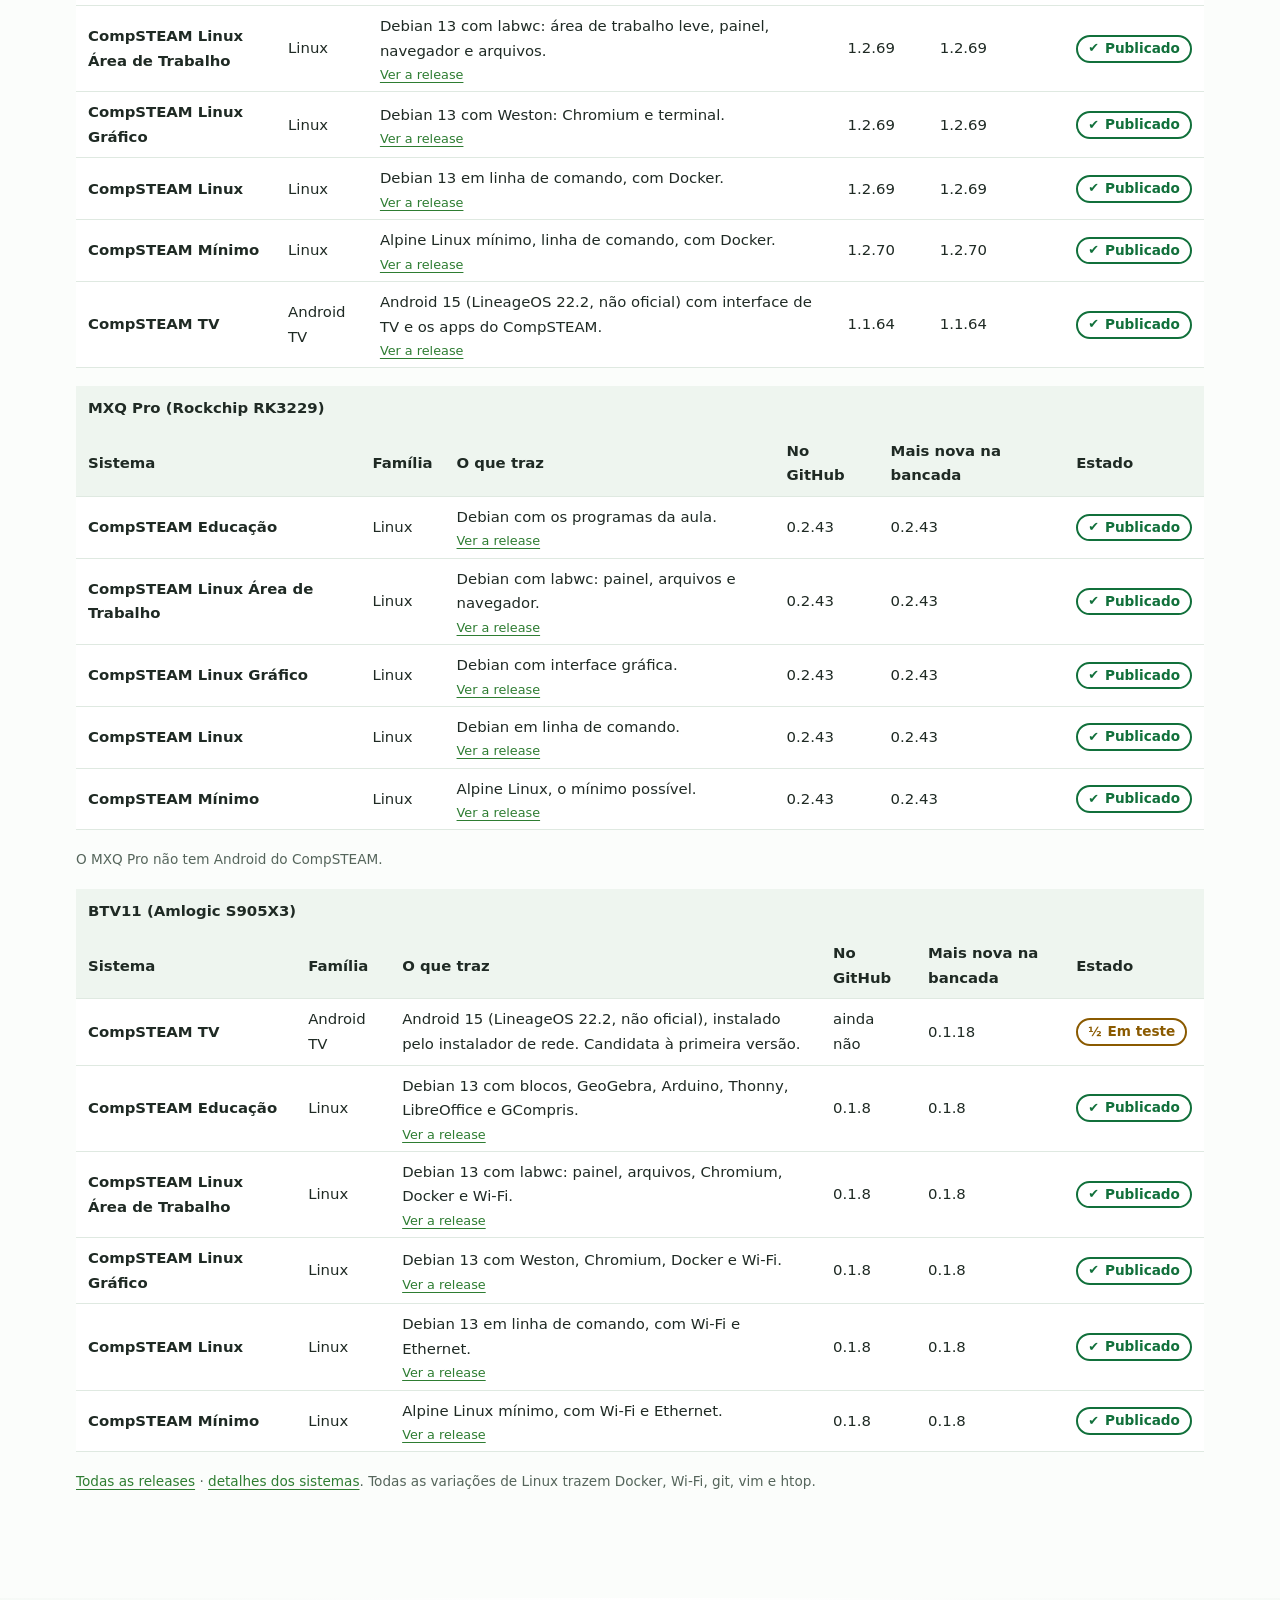
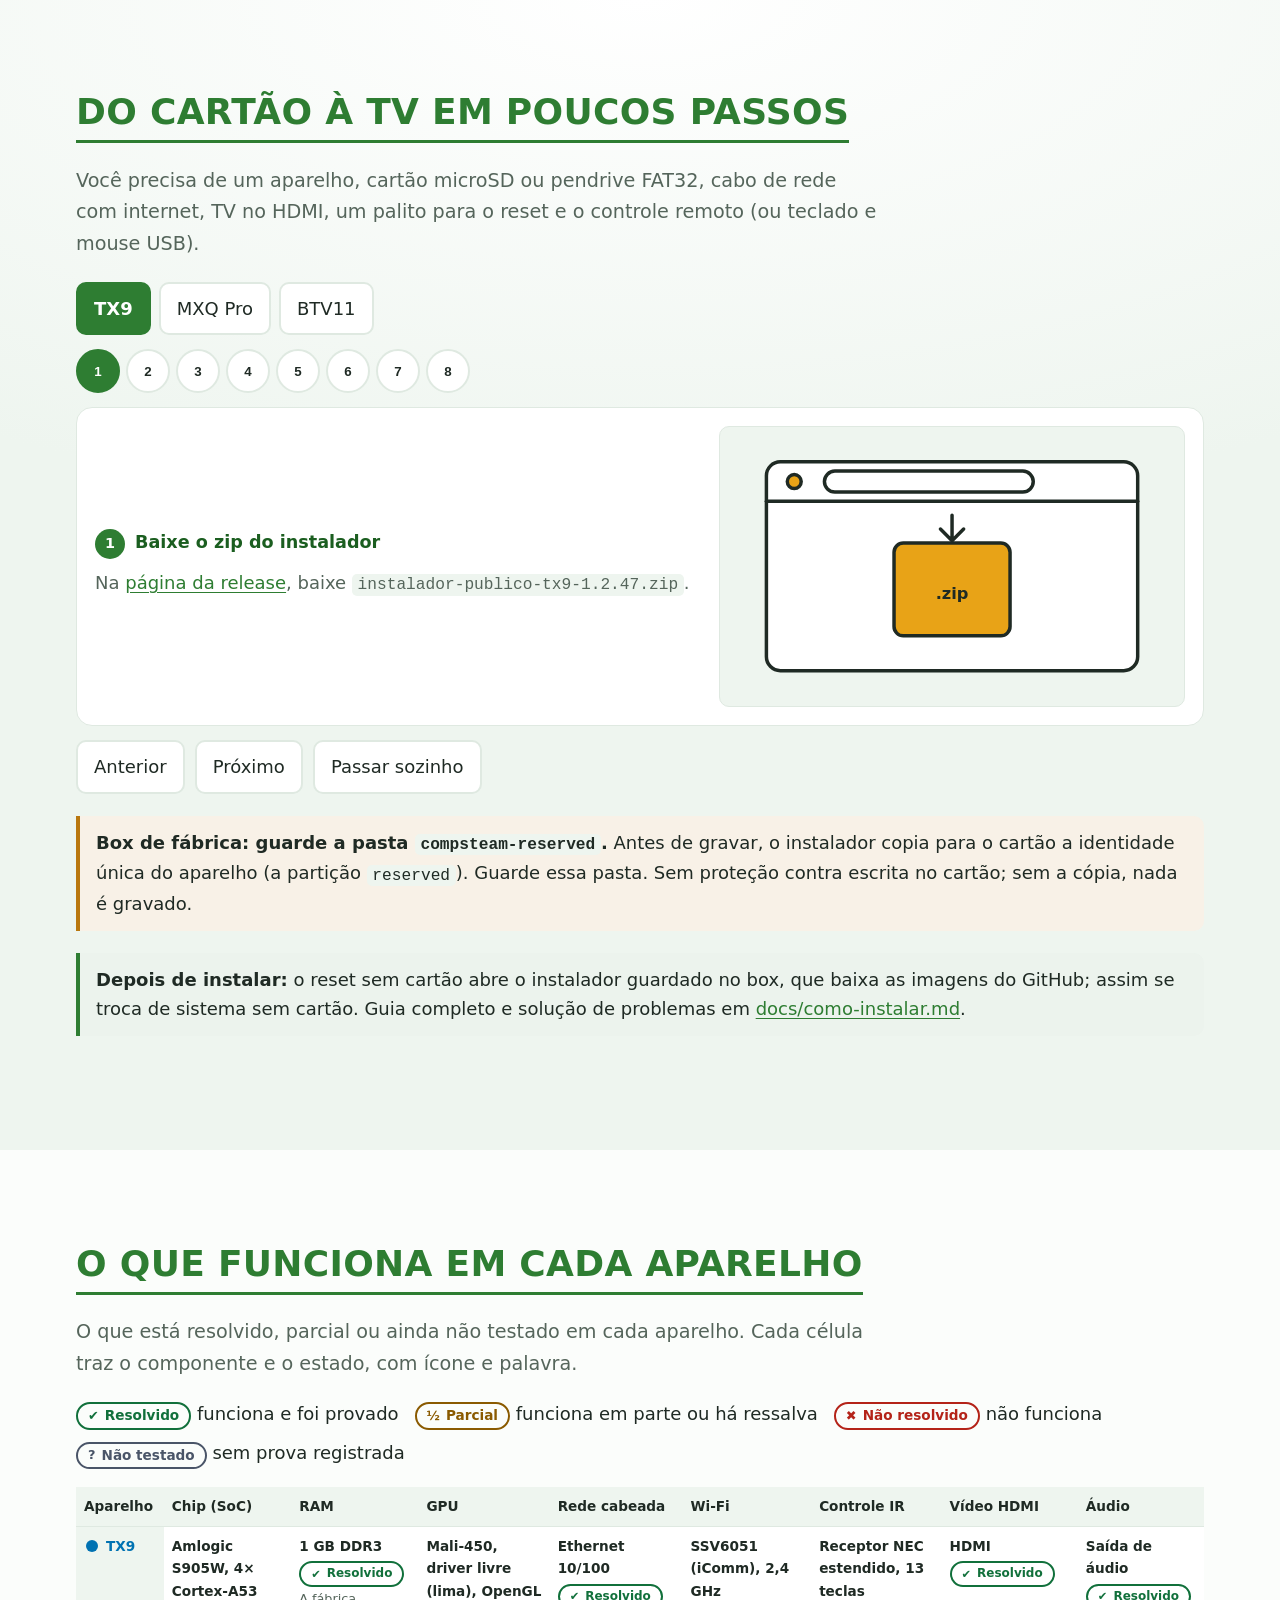
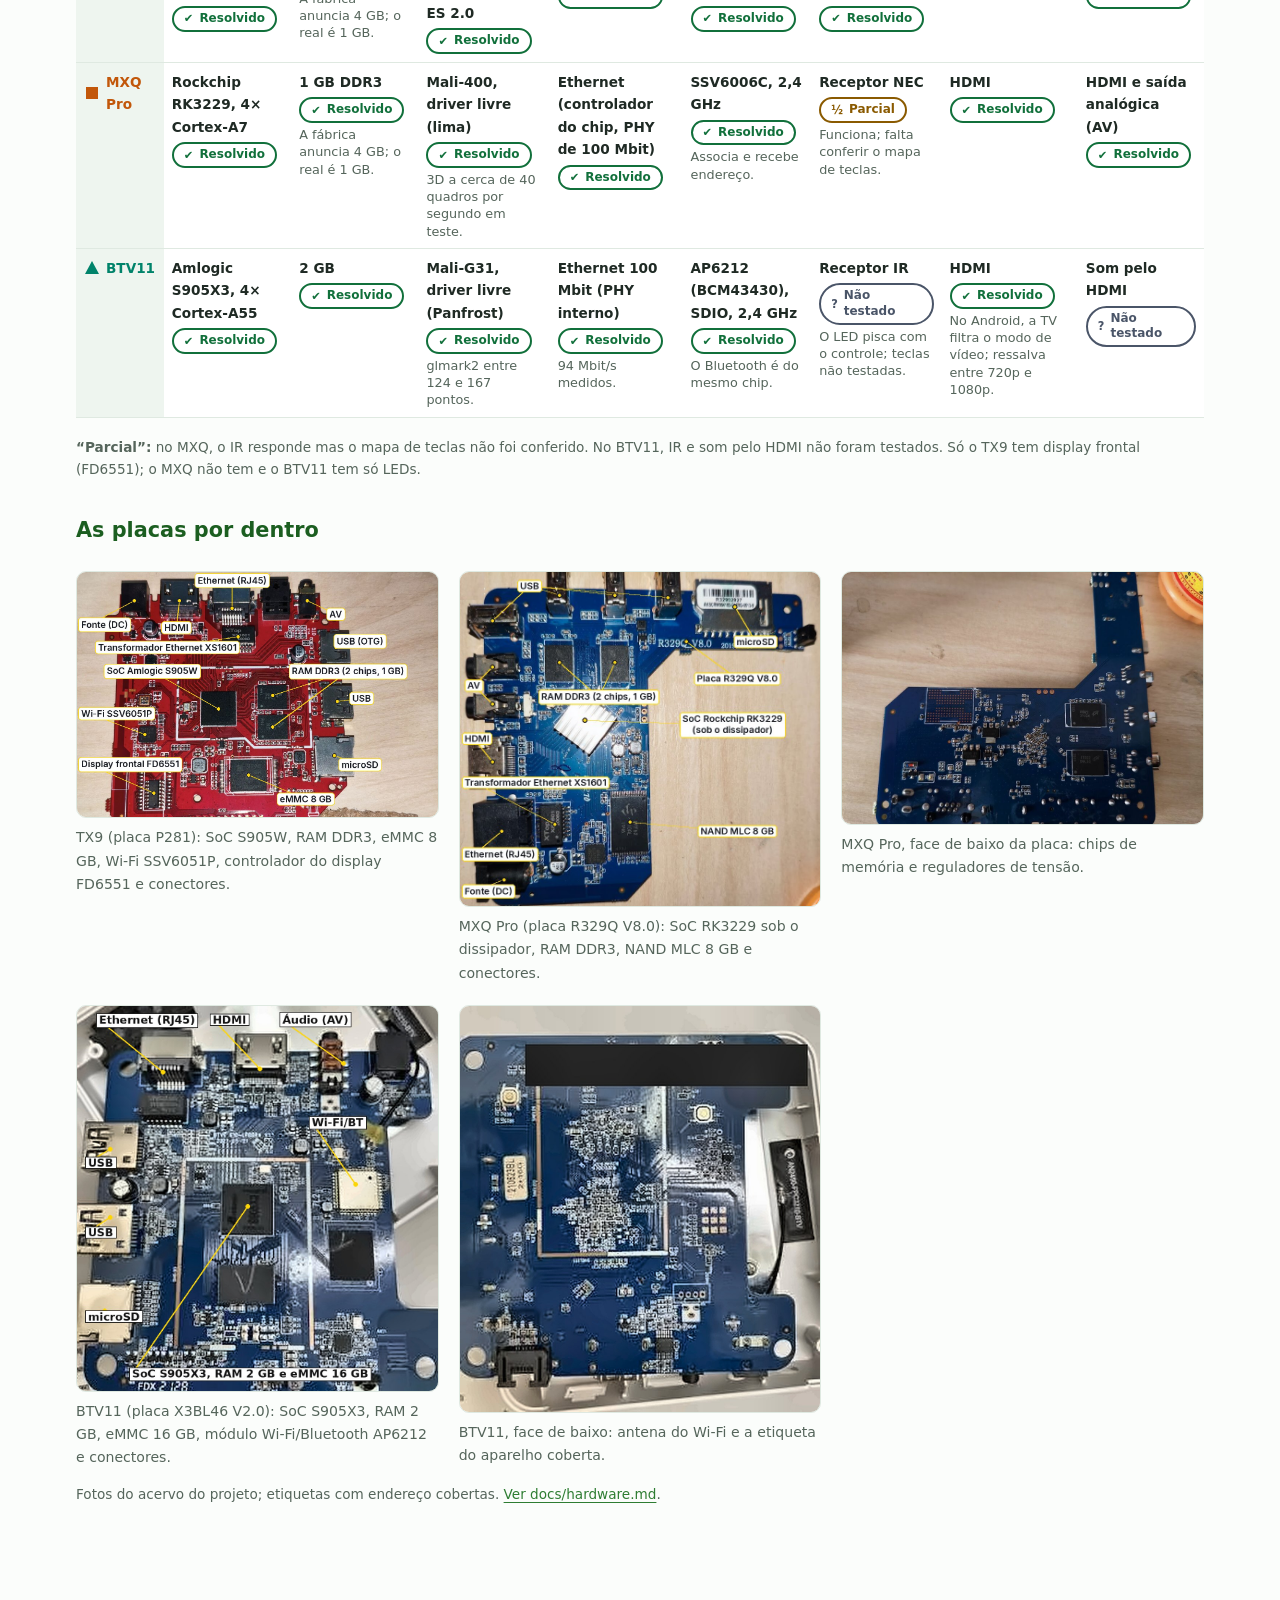
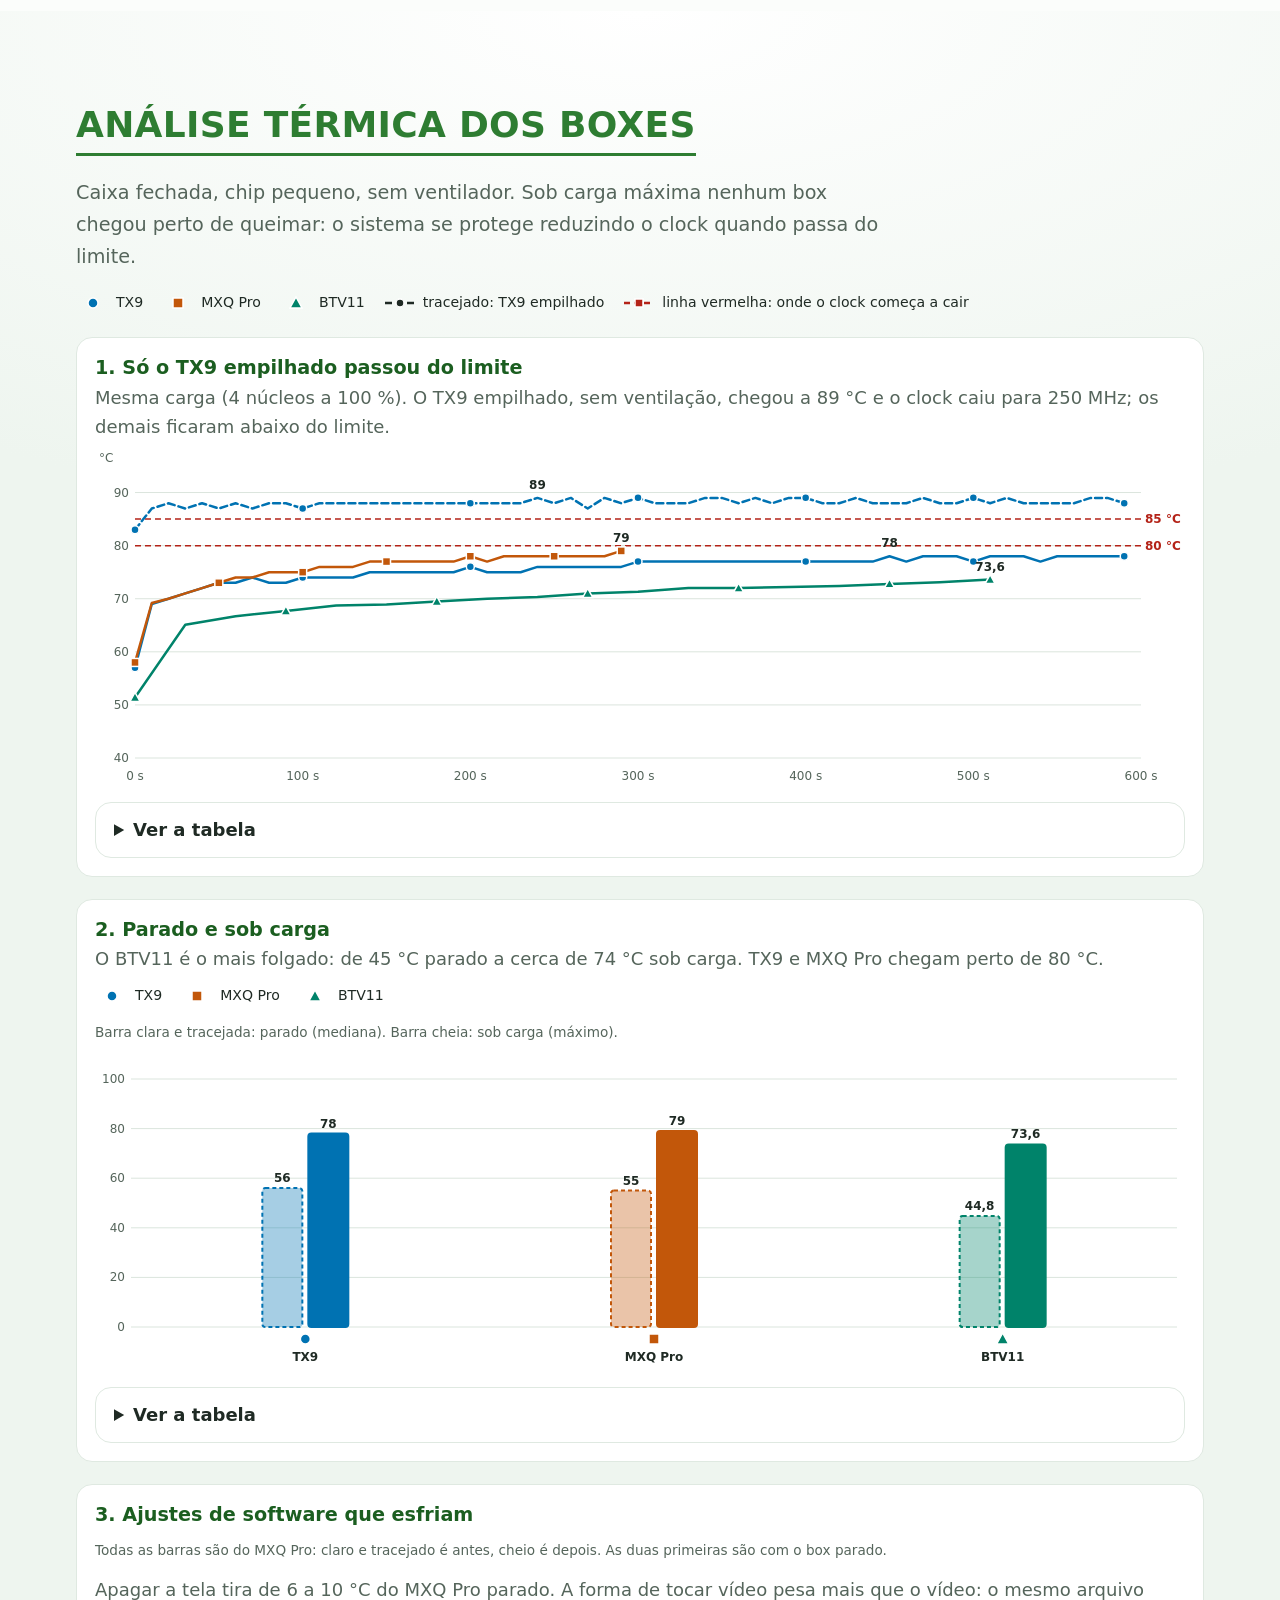
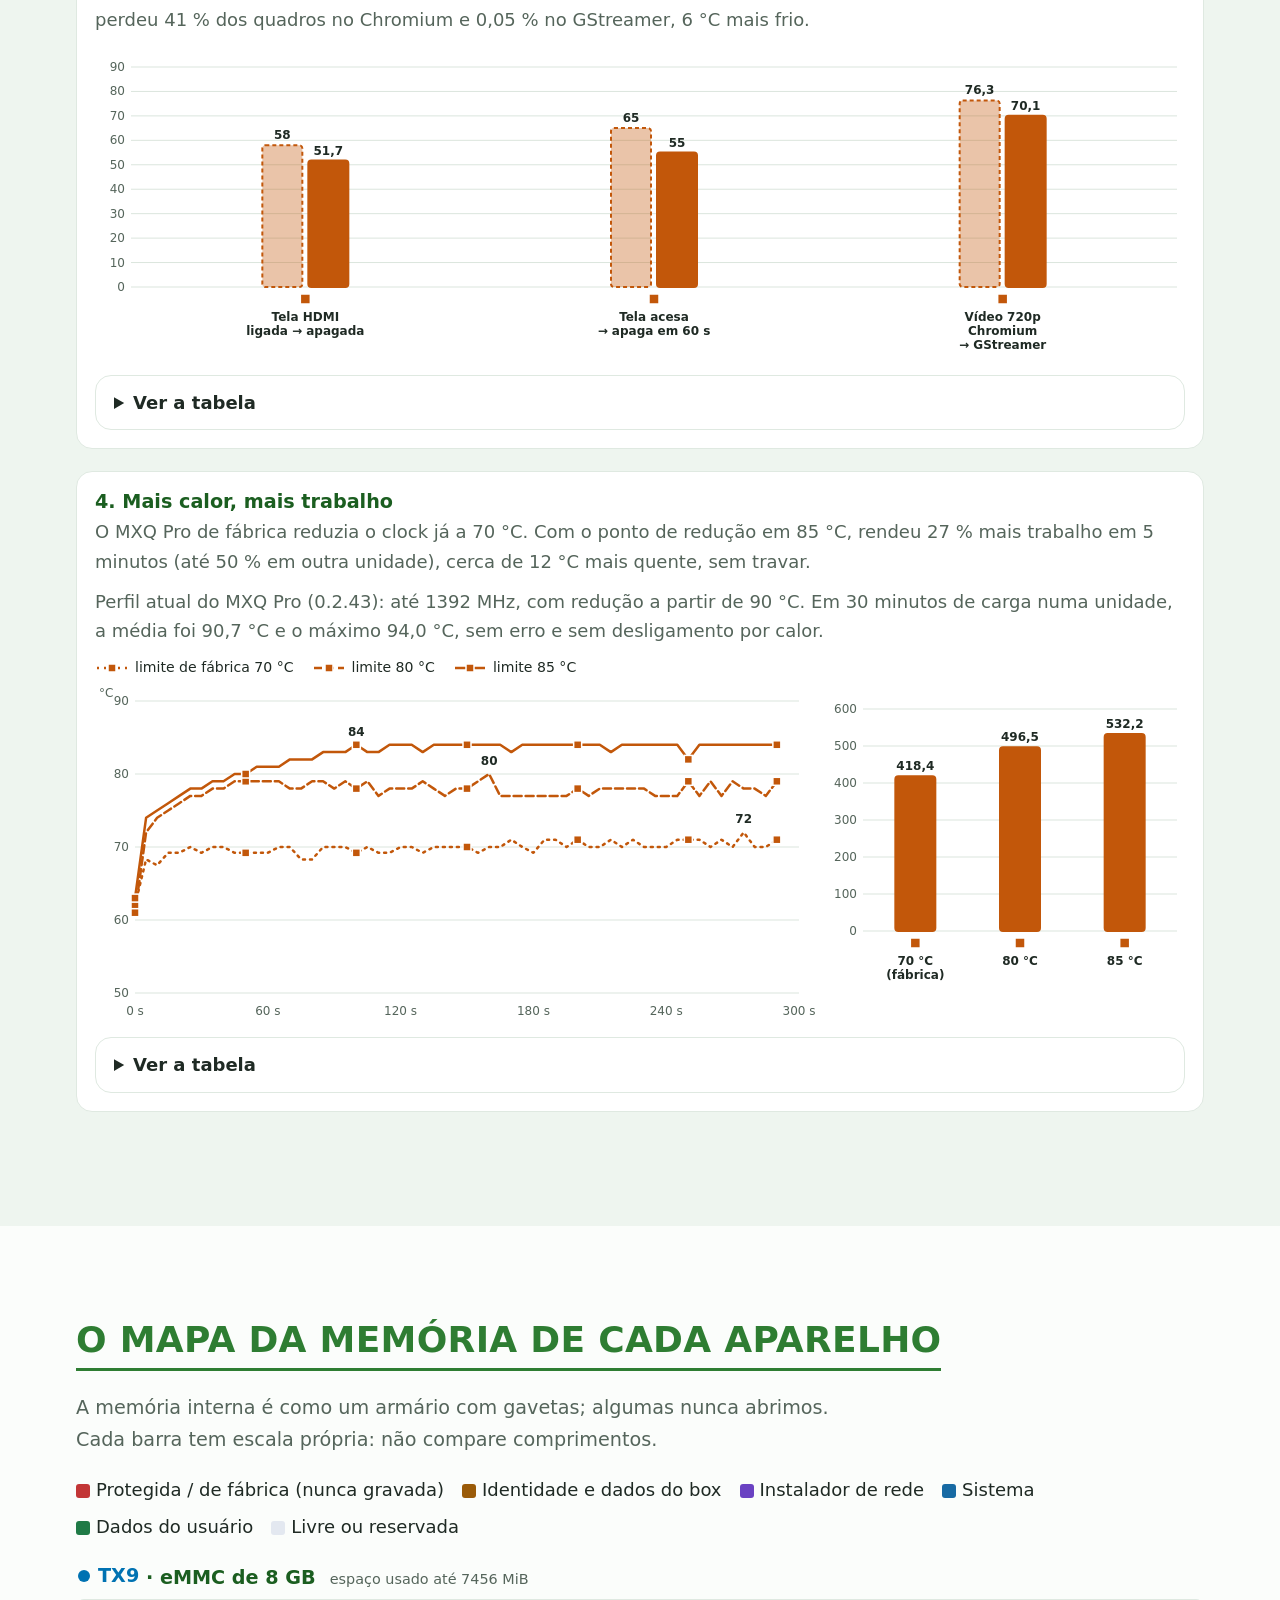
==== commit c6aafbad: "Telemetria ligada por padrão desde o instalador 1.2.47: textos da página e dos guias" ====
--- a/index.html
+++ b/index.html
@@ -554,7 +554,7 @@
 <div class="card"><h3>Linux Debian 13</h3><p>Variações com kernel 6.12 e GPU Mali com driver livre.</p></div>
 <div class="card"><h3>Instalador de rede</h3><p>Instalador único, em partição própria, que baixa as imagens do GitHub.</p></div>
 <div class="card"><h3>Assinatura e conferência</h3><p>Imagens assinadas e conferidas por SHA-256 em cada partição. Arquivo alterado é recusado.</p></div>
-<div class="card"><h3>Privacidade</h3><p>A telemetria vem desligada e só liga com consentimento. Sem ele, nada é enviado.</p></div>
+<div class="card"><h3>Privacidade</h3><p>A telemetria vem ligada e pode ser desligada a qualquer momento (botão Telemetria do instalador ou <code>telemetria=off</code>). Desligada, nada é enviado.</p></div>
 <div class="card"><h3>Segurança de gravação</h3><p>Nunca grava o bootloader nem a área de chaves. O modo USB do fabricante segue como rede de segurança.</p></div>
 </div>
 <p style="margin-top:20px"><a href="https://github.com/rbeninca/tvbox/blob/main/docs/como-foi-construido.md">Ler docs/como-foi-construido.md</a> · <a href="https://github.com/rbeninca/tvbox/blob/main/docs/dtb-e-drivers.md">Kernels e drivers</a></p>
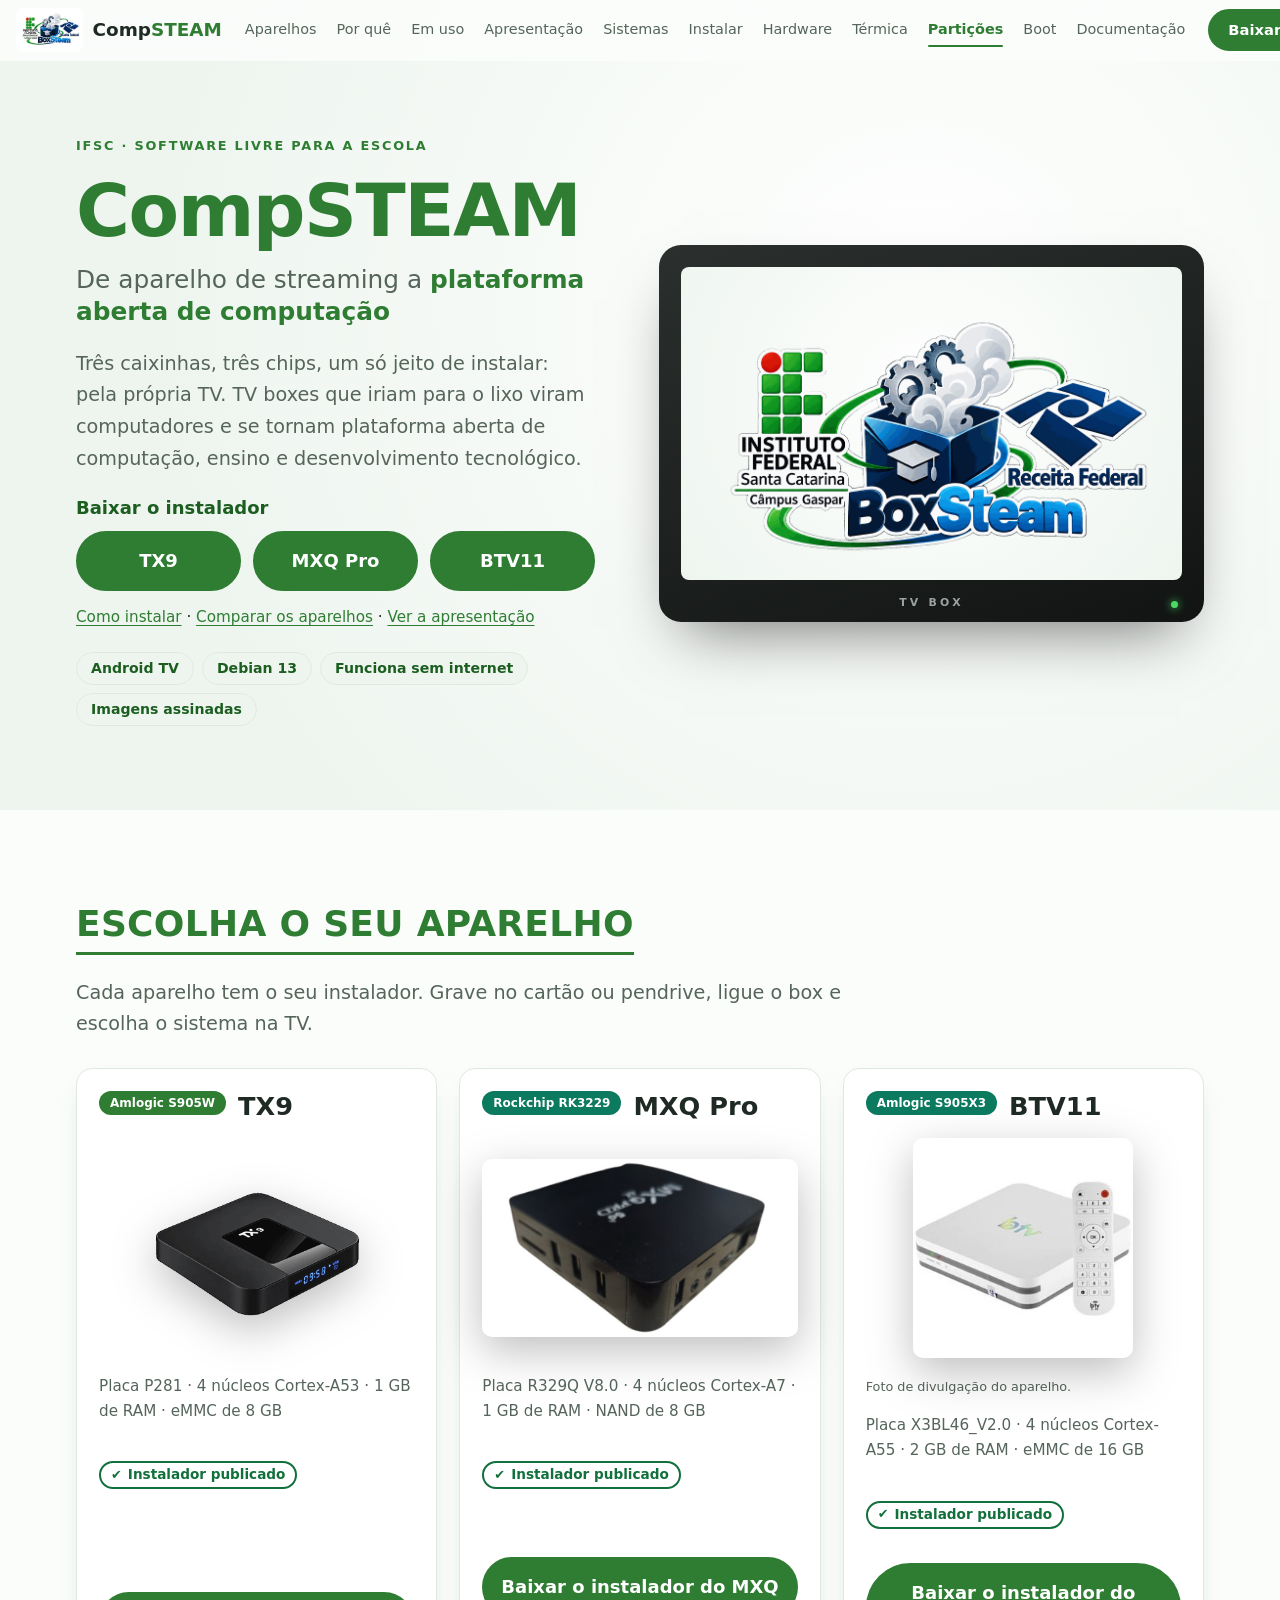
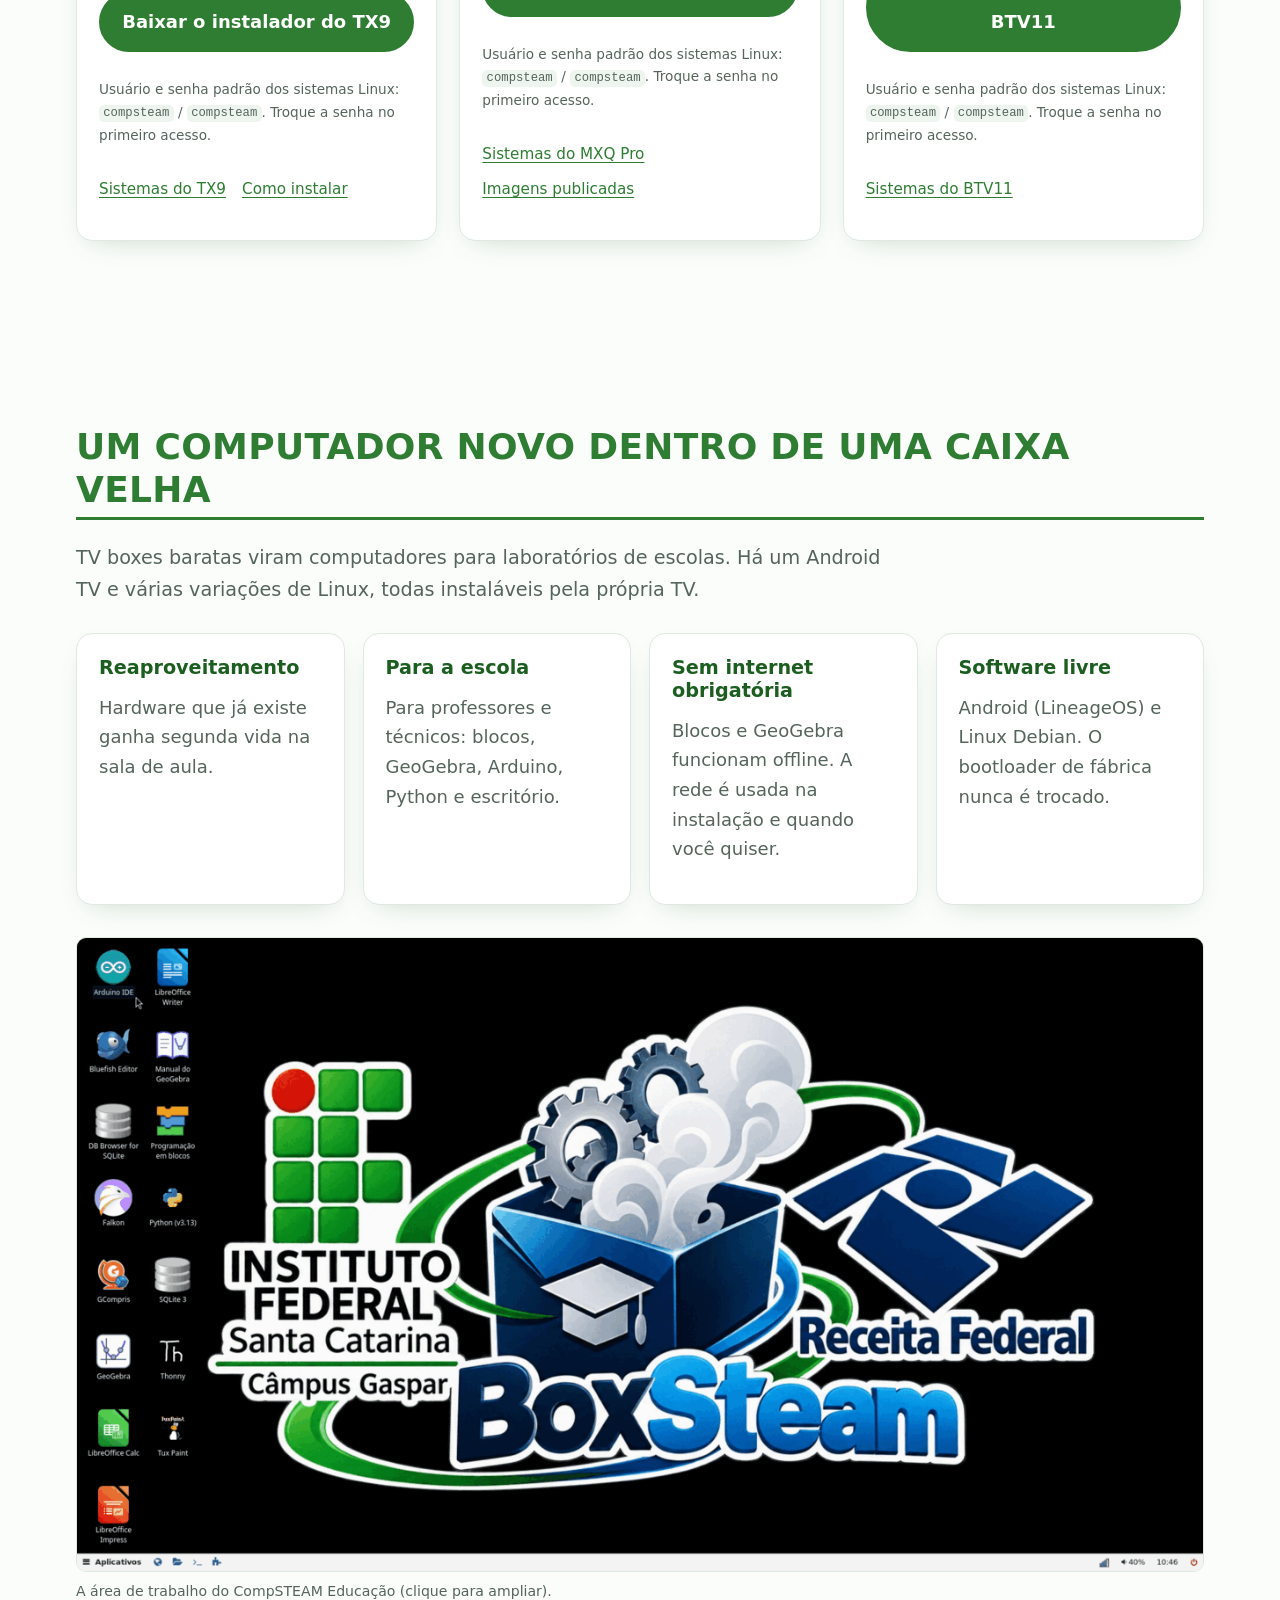
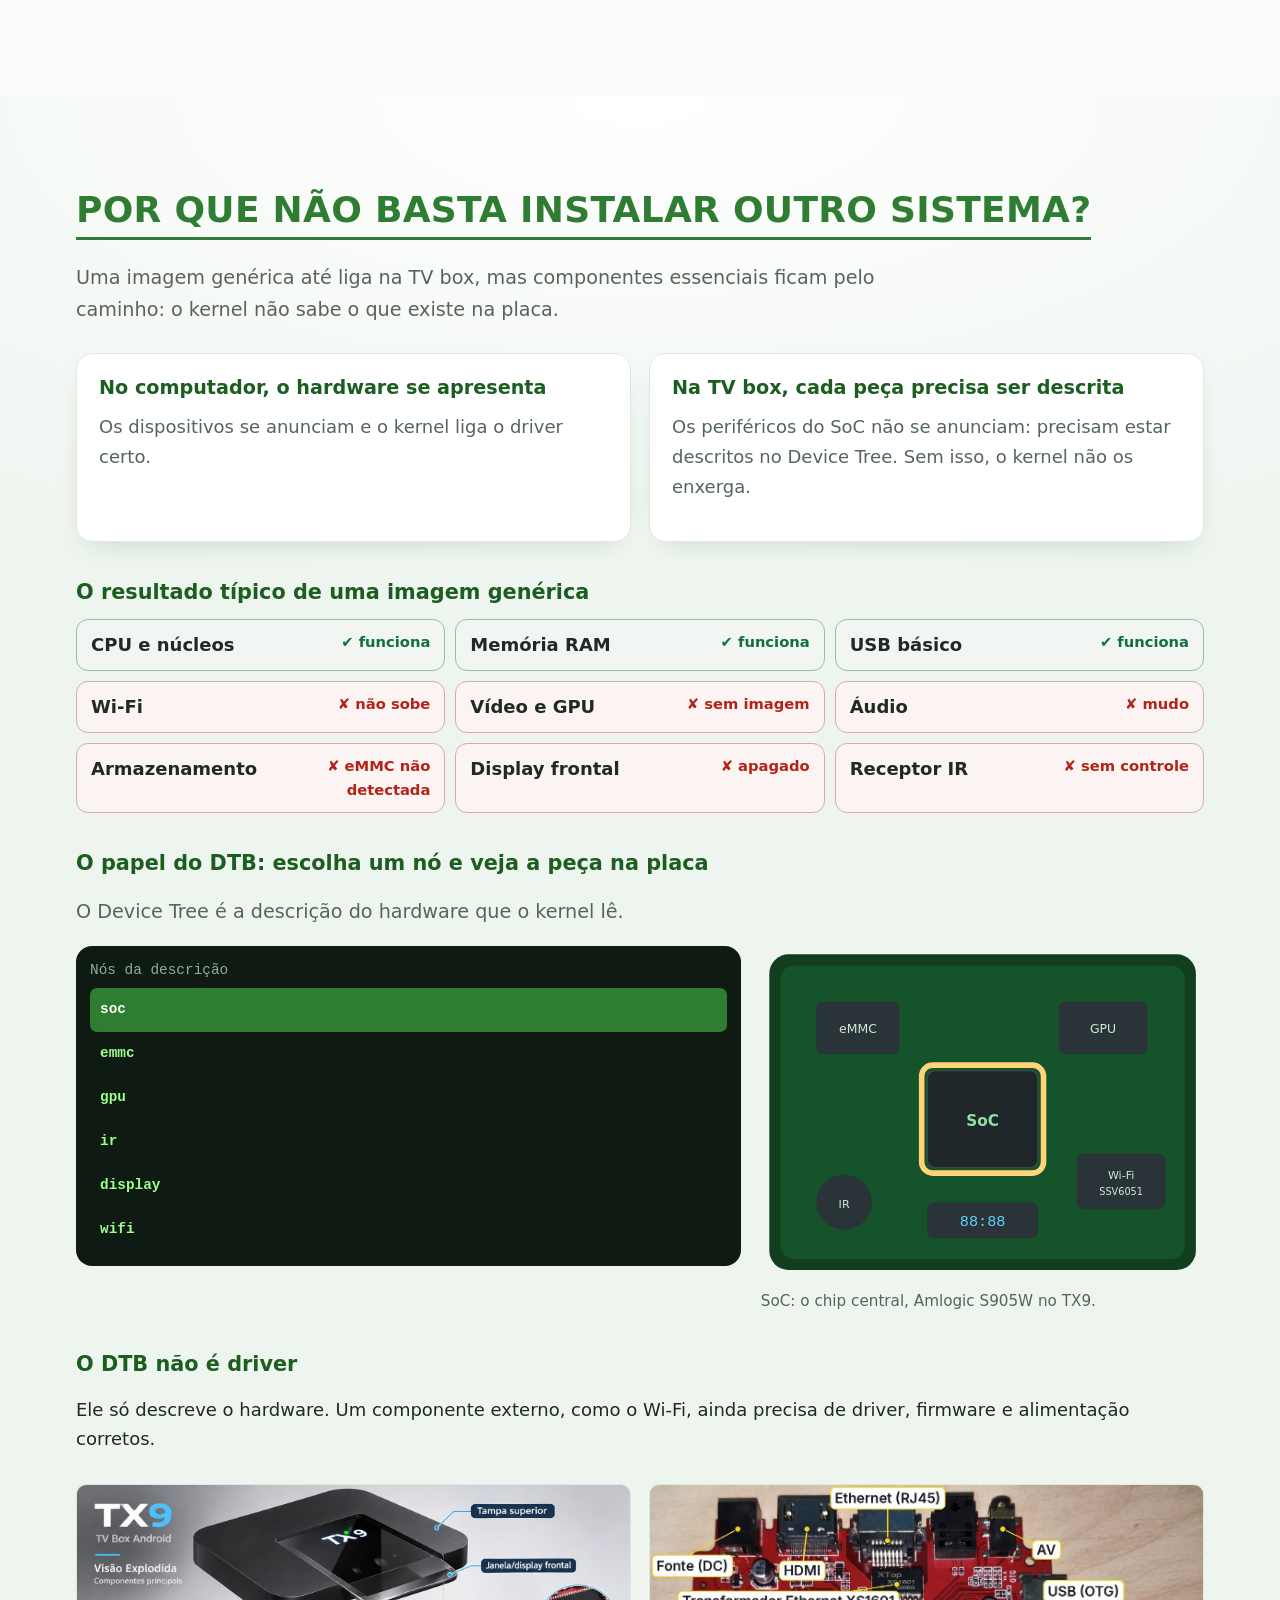
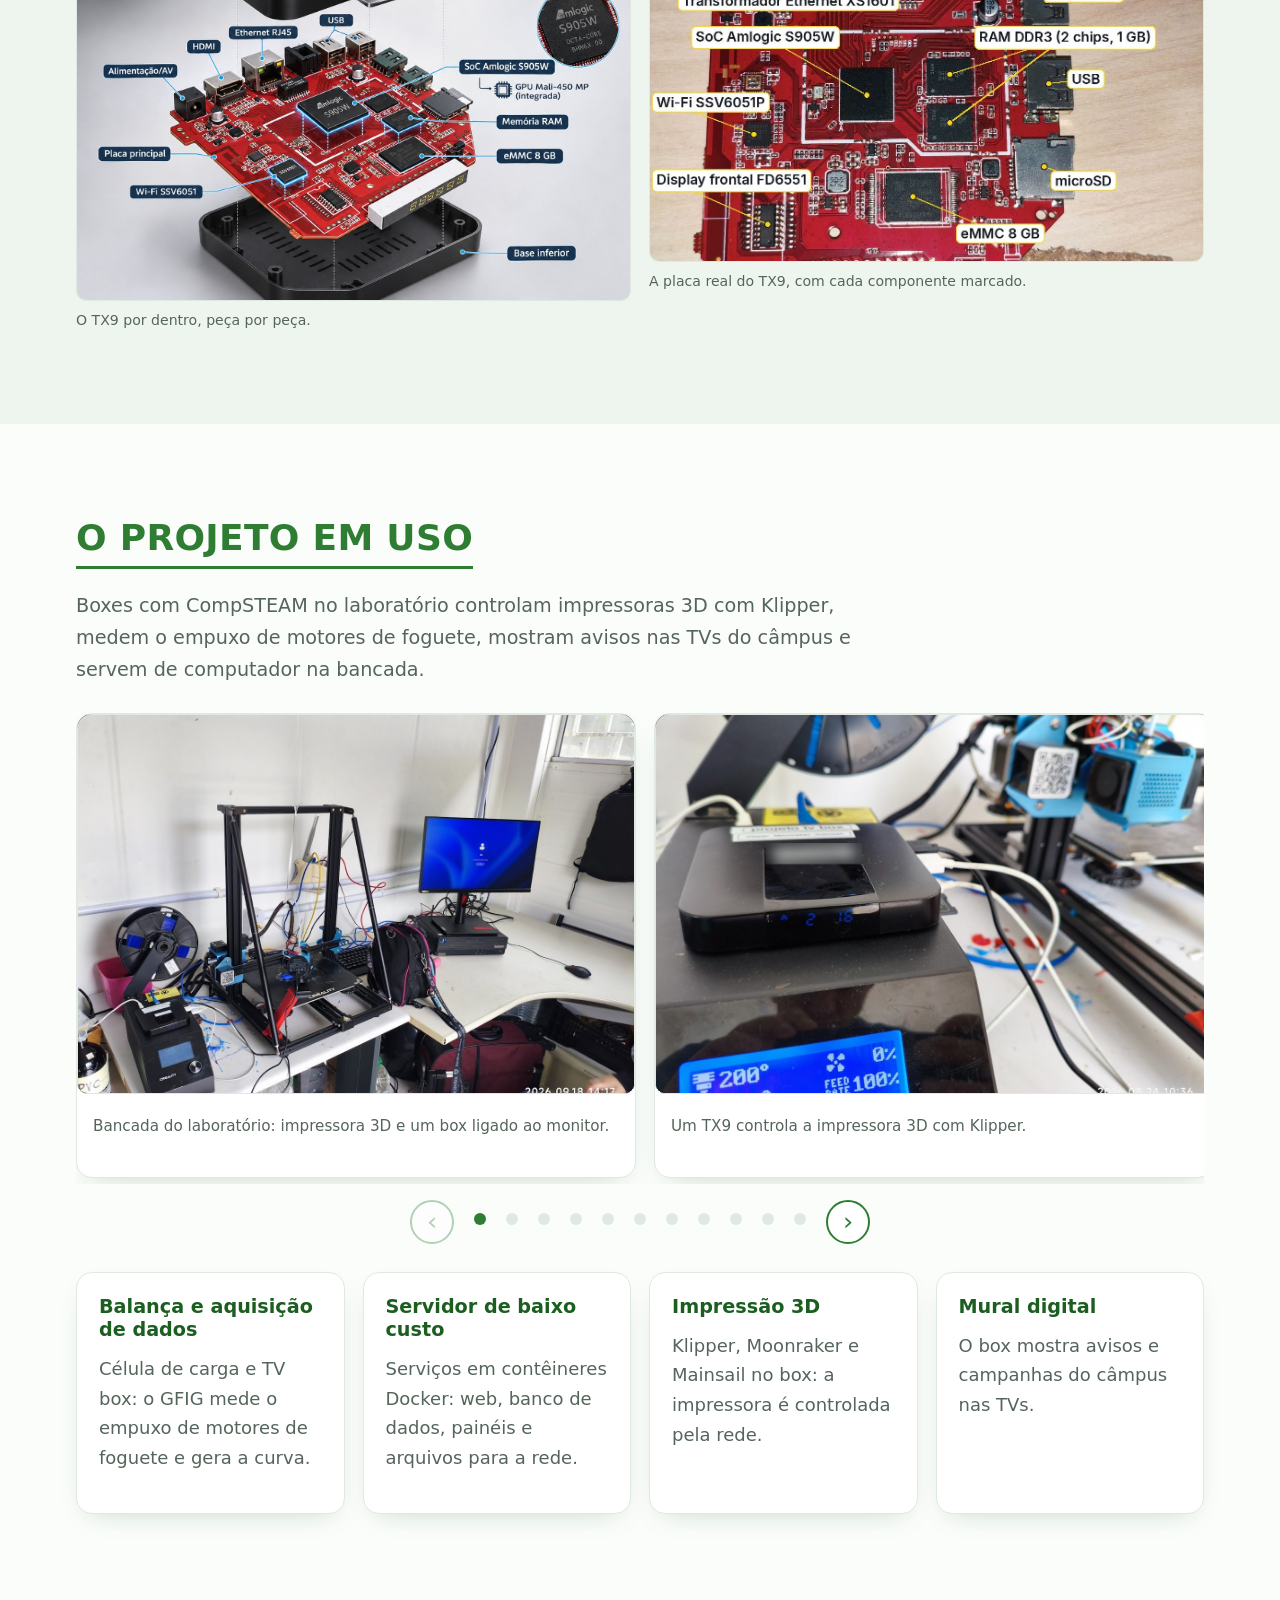
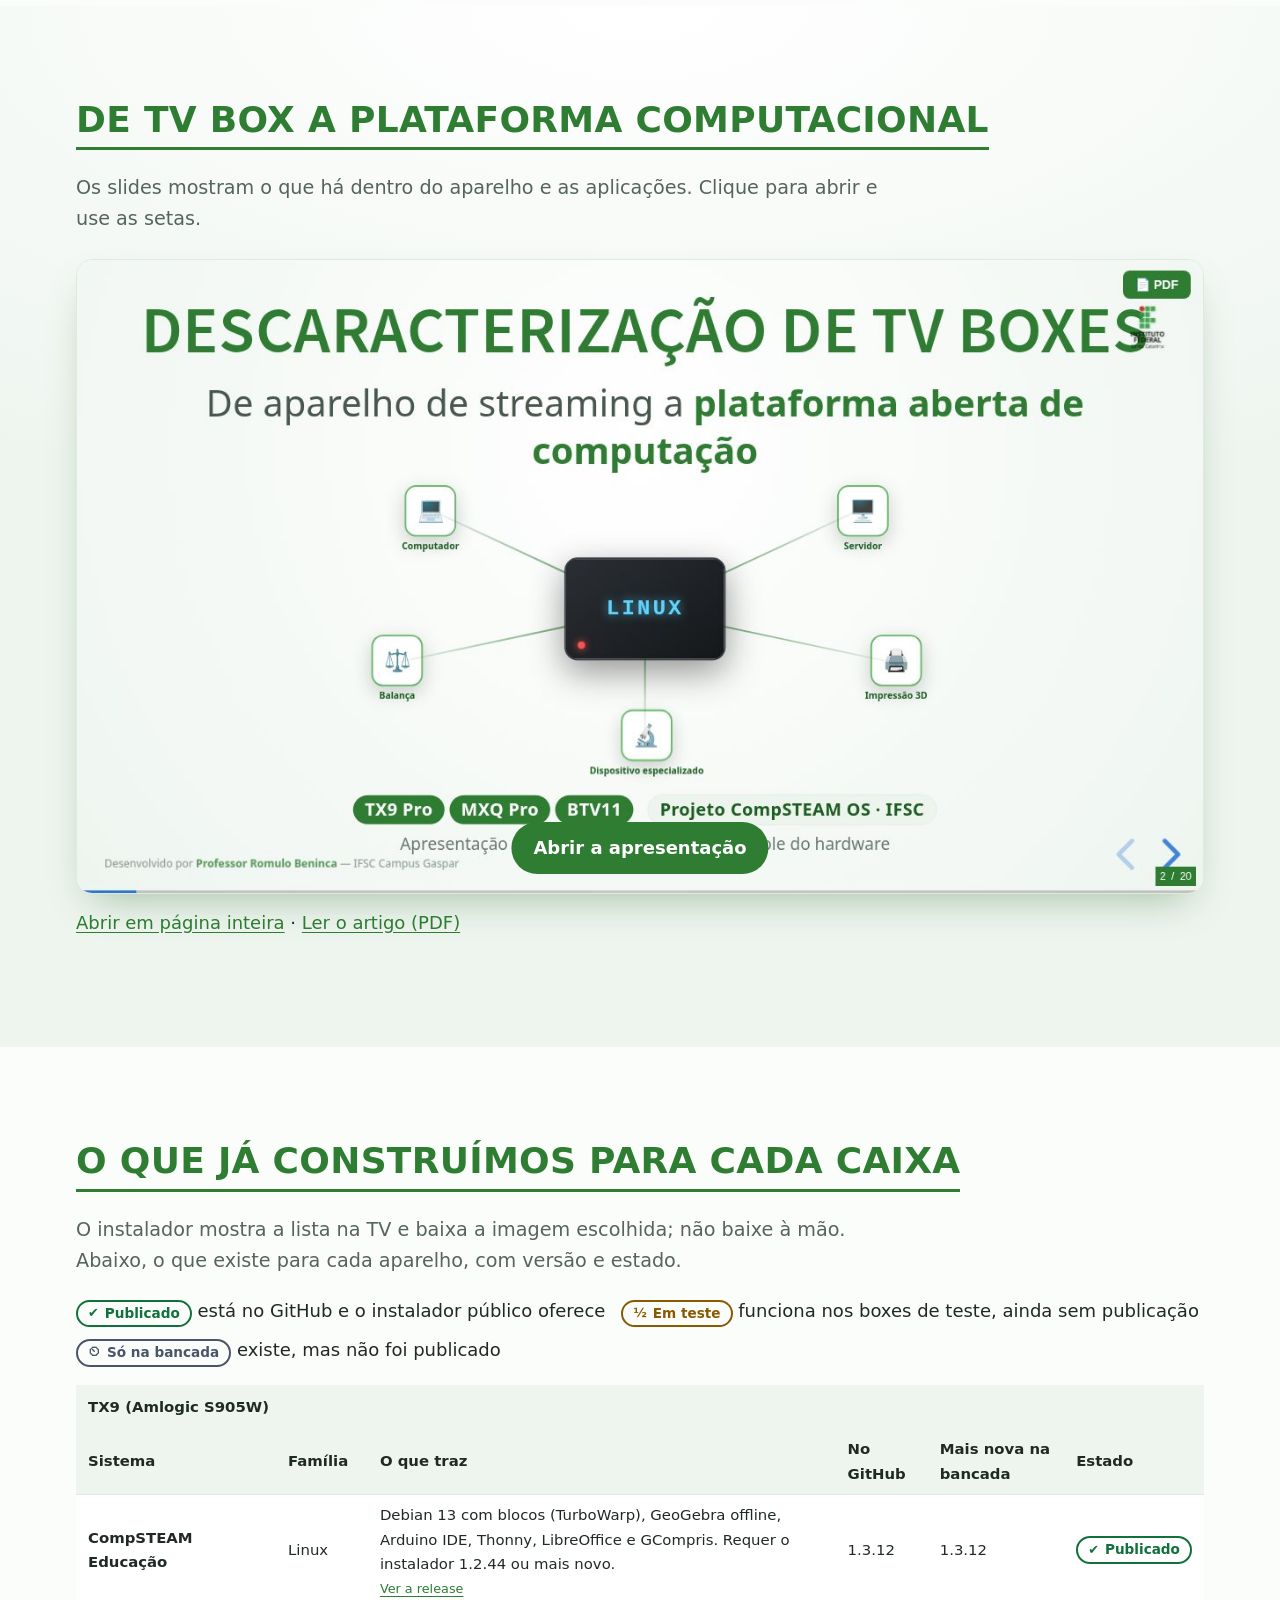
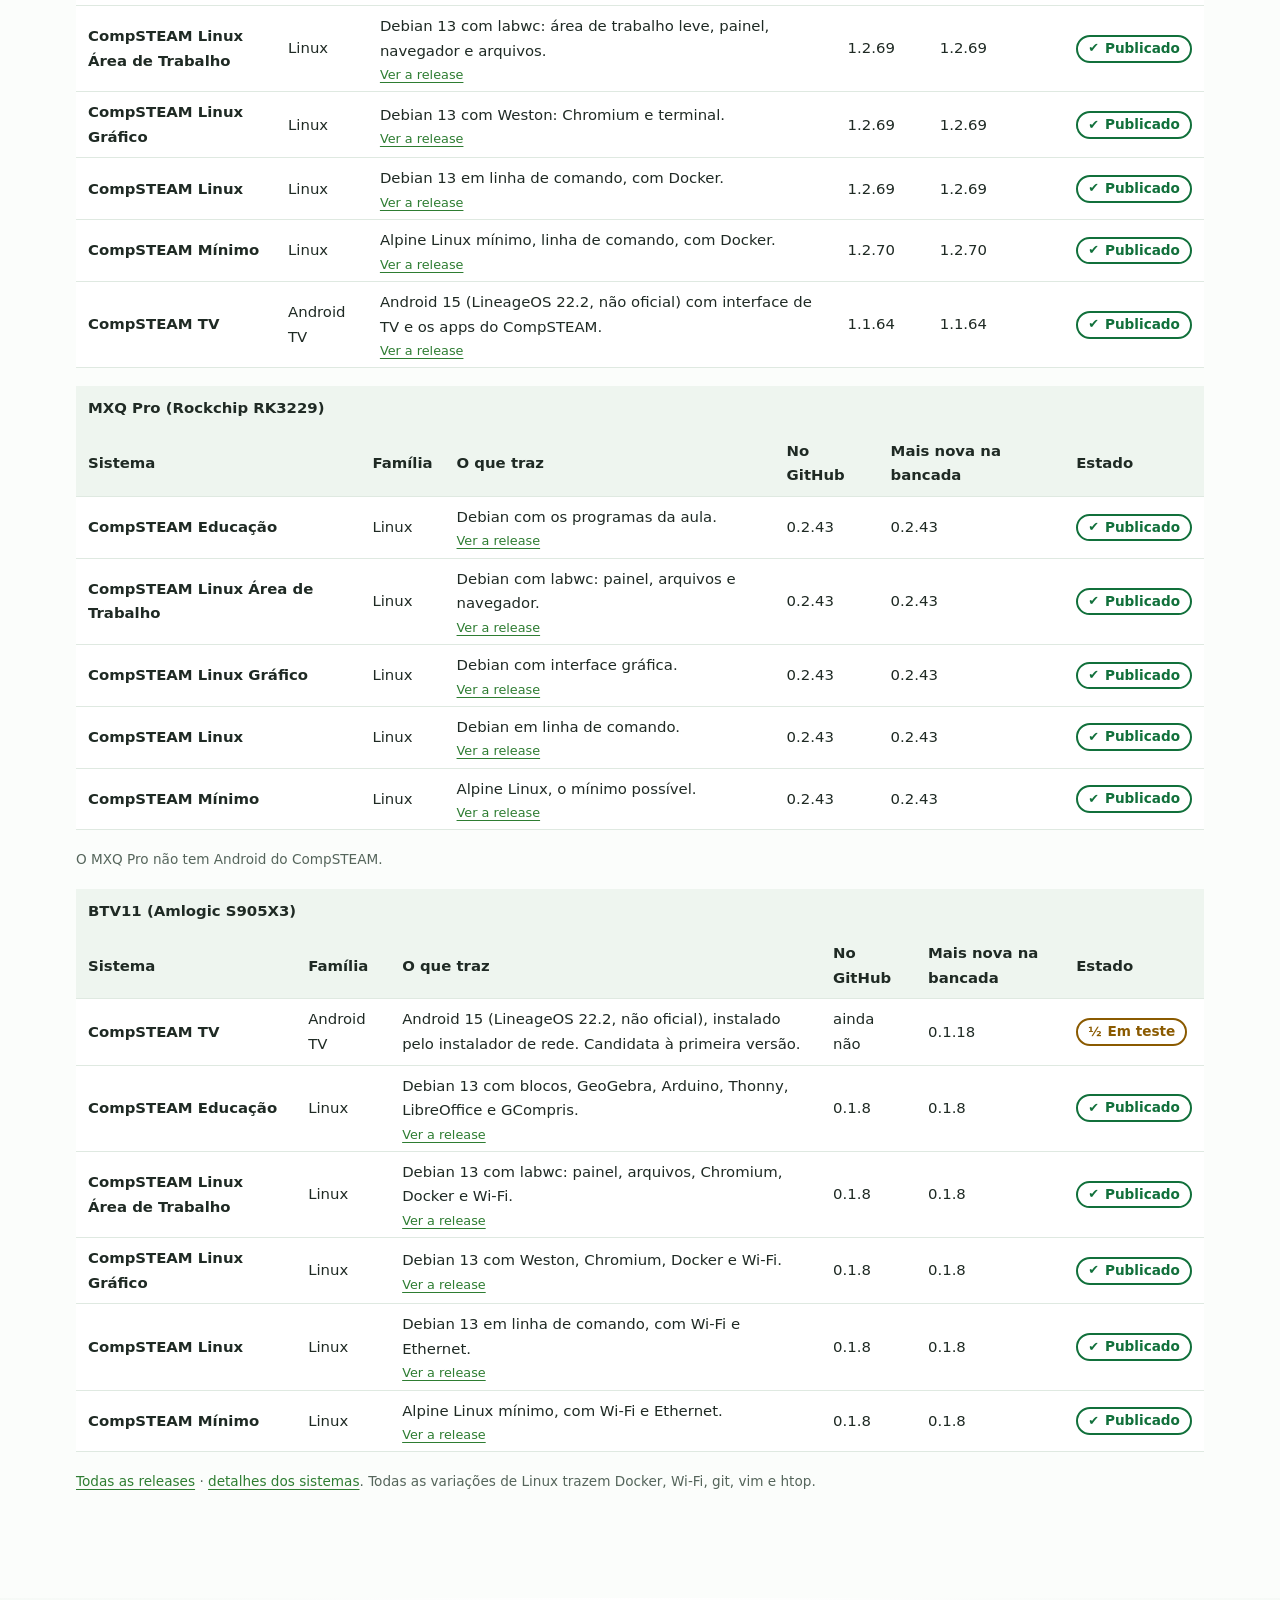
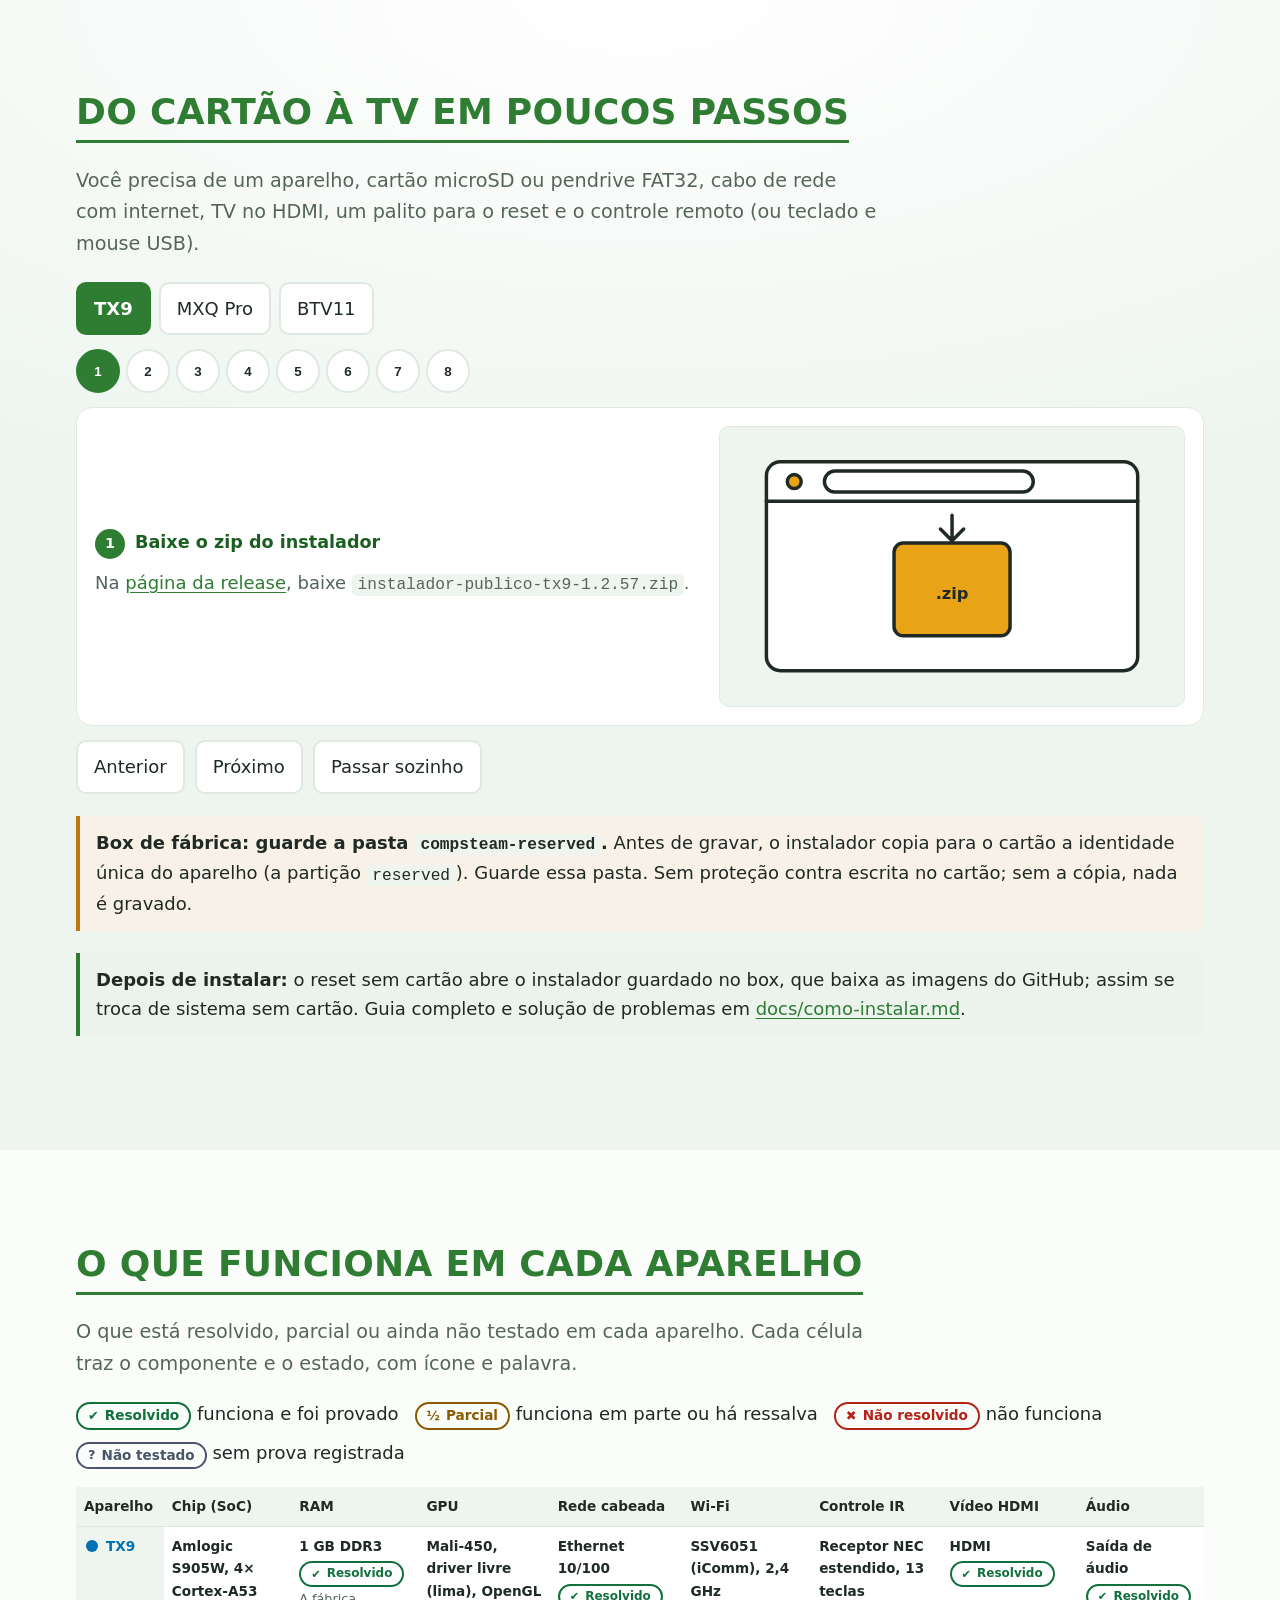
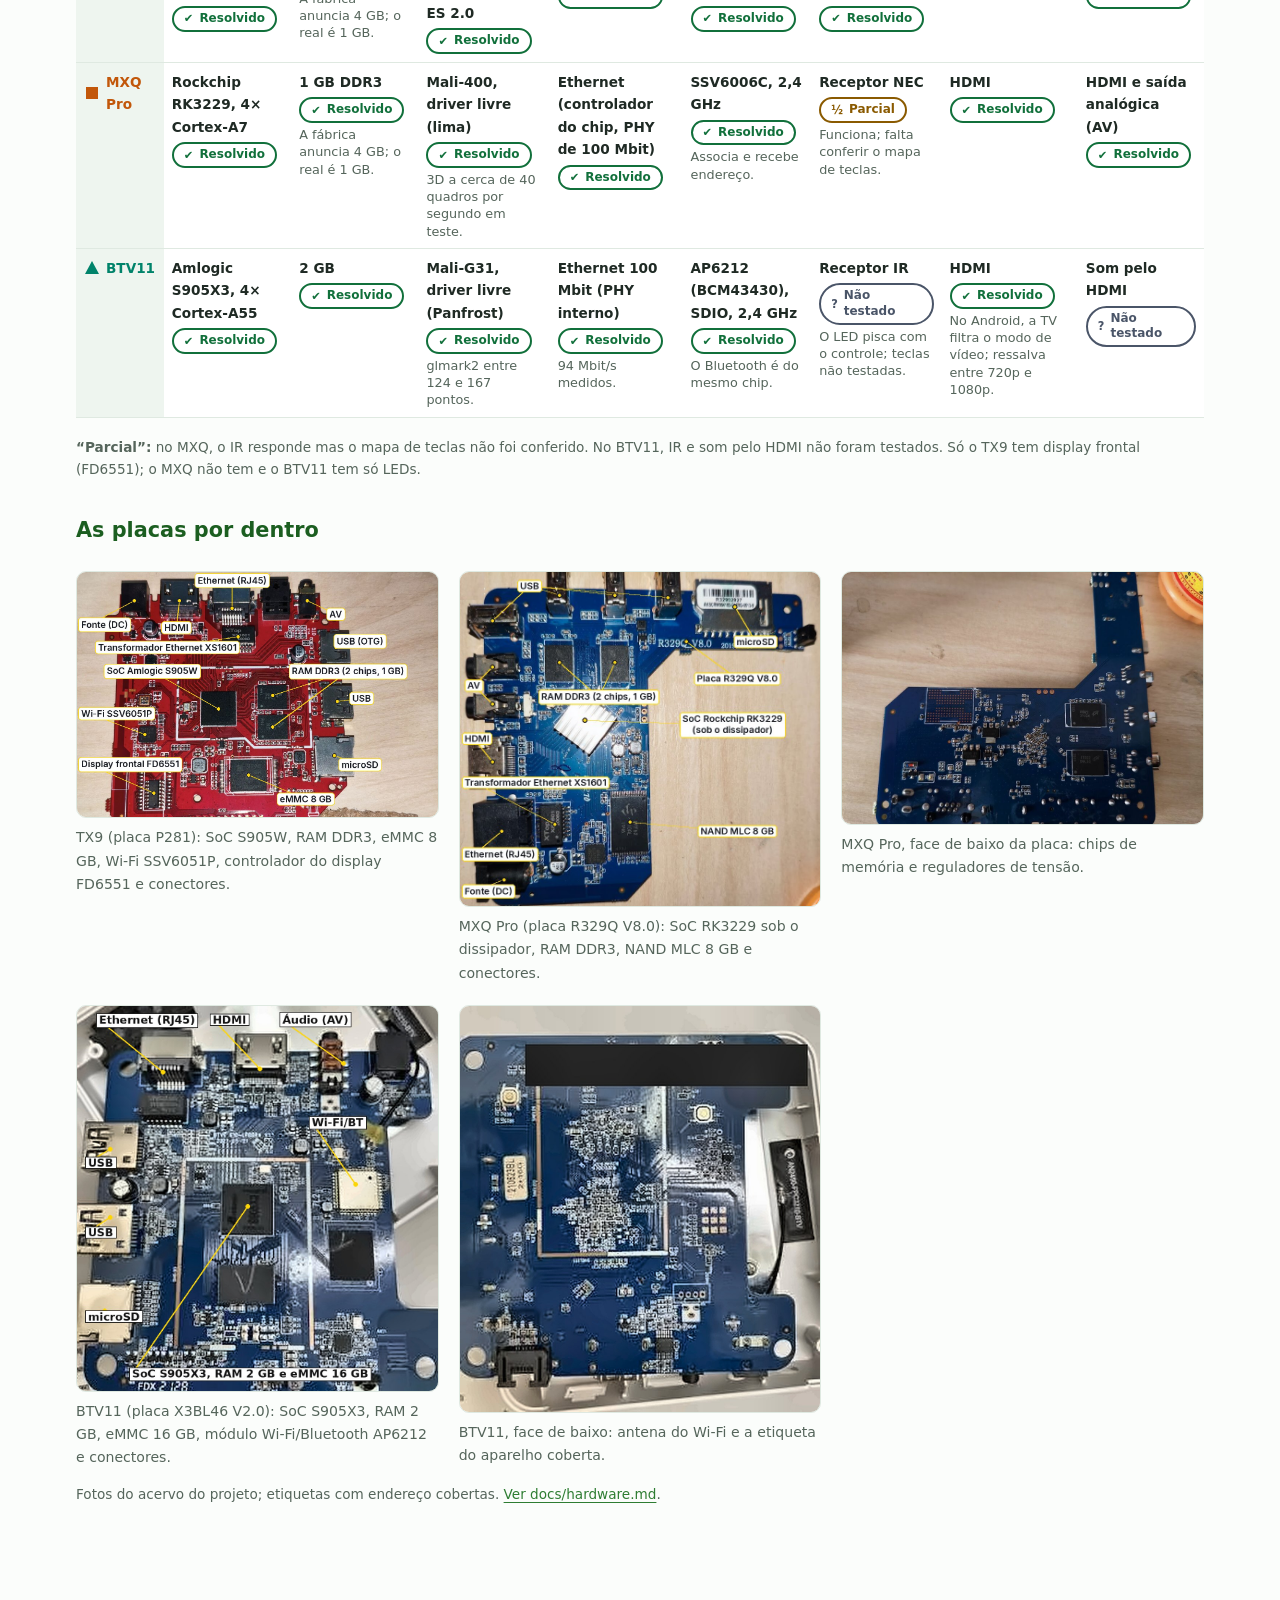
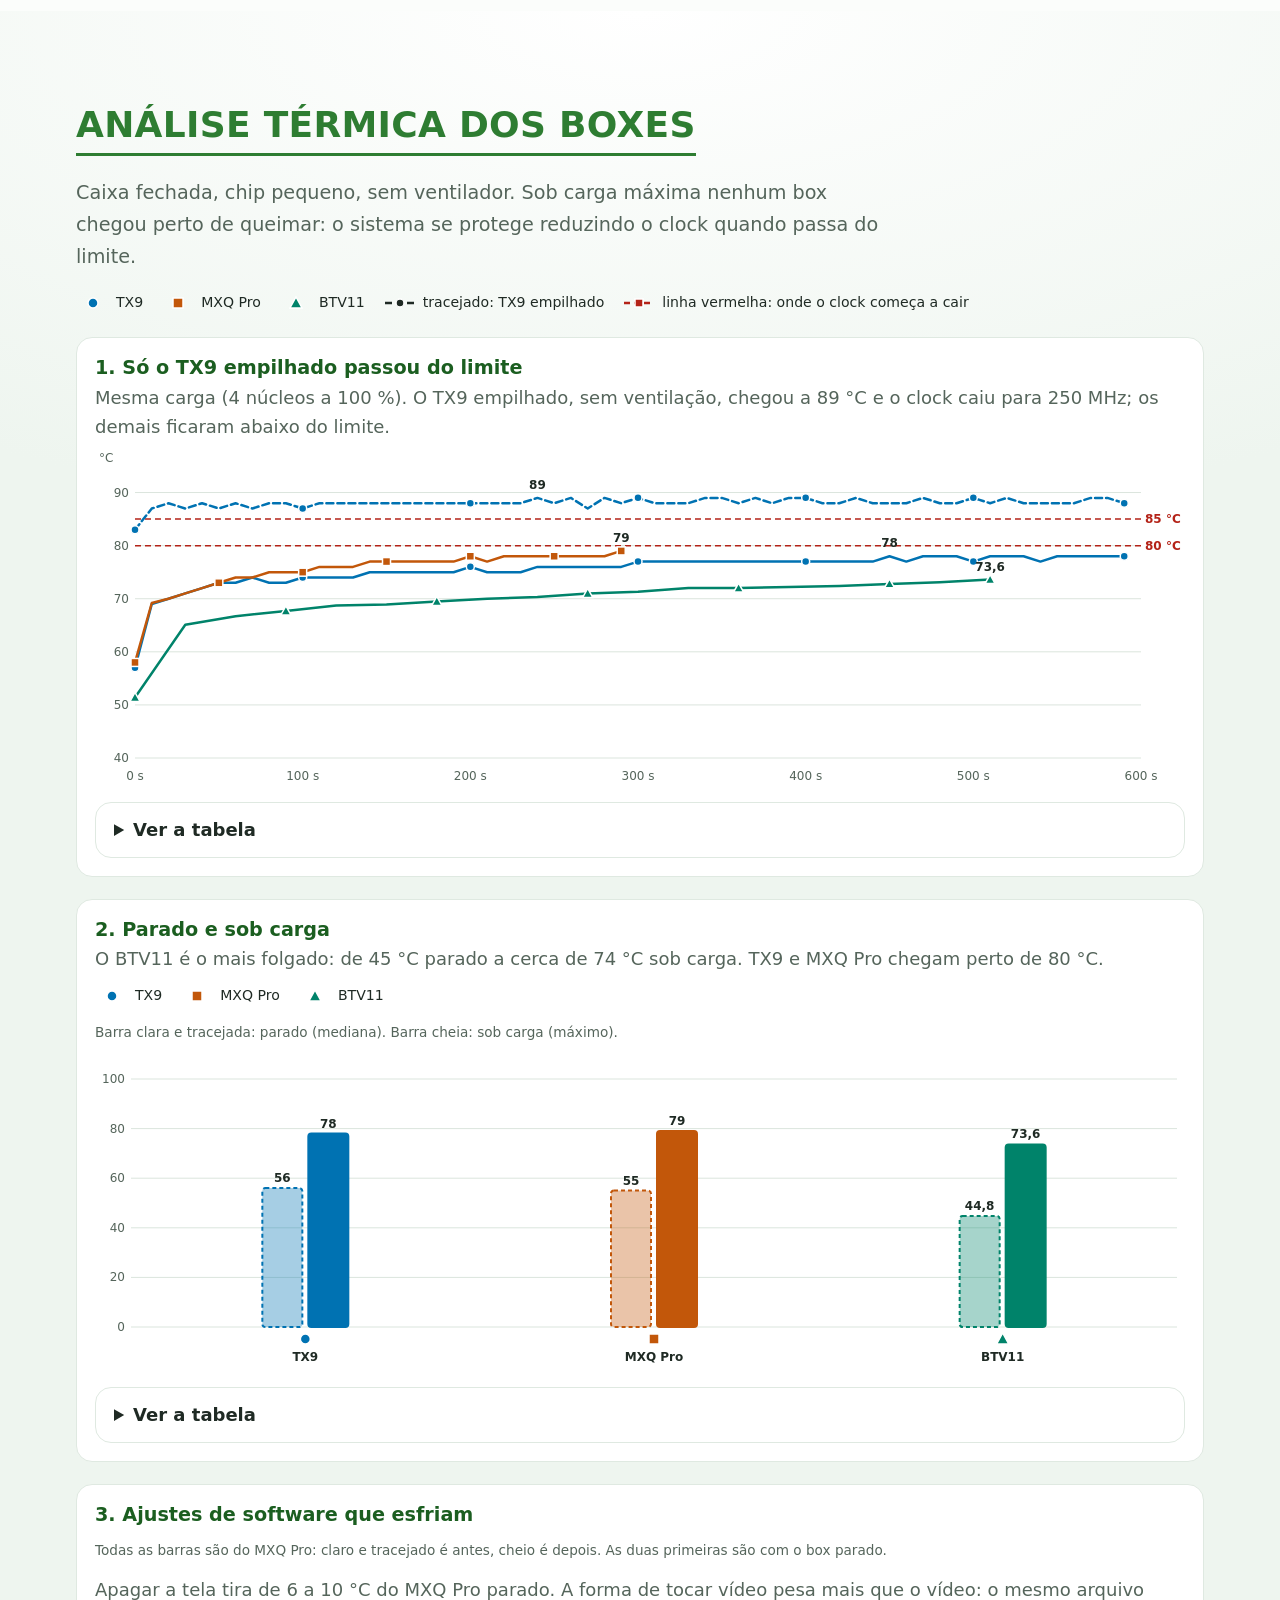
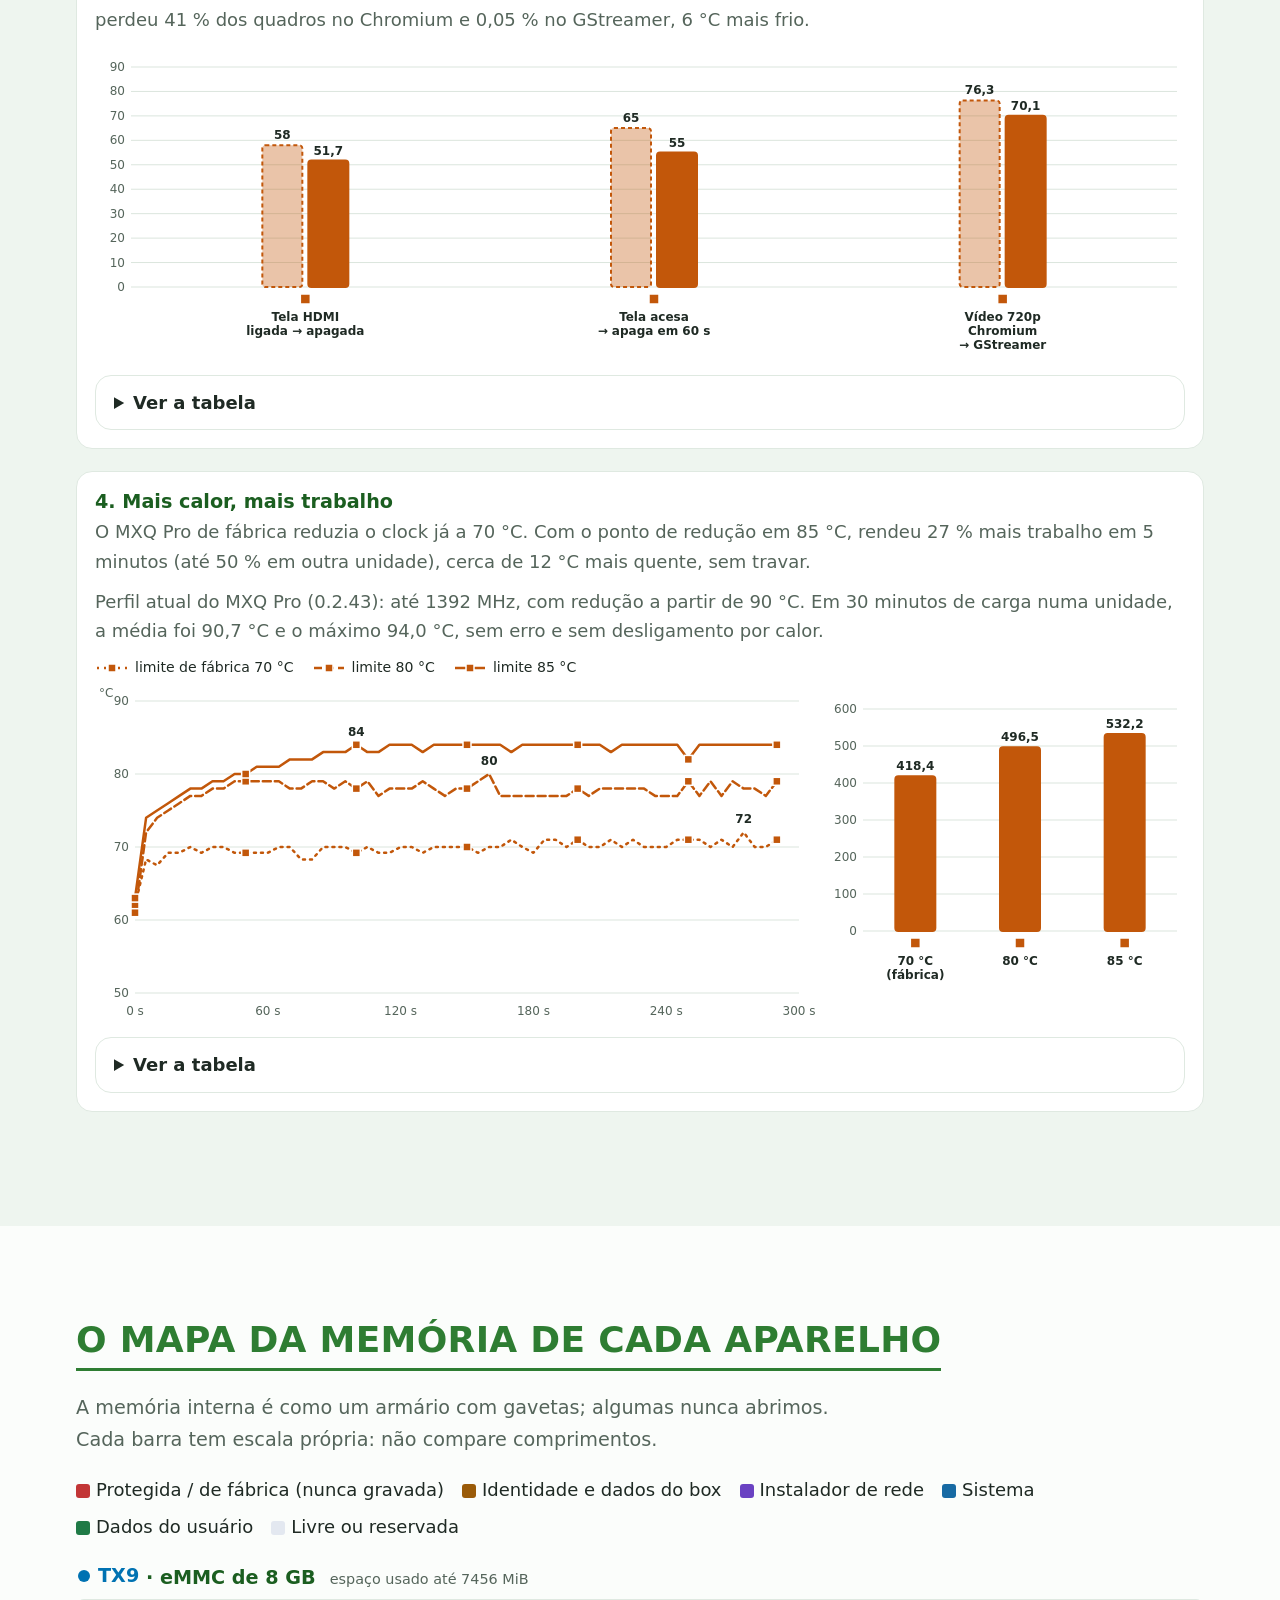
==== commit d86bd089: "Instaladores públicos 1.2.57: TX9, MXQ Pro e BTV11" ====
--- a/index.html
+++ b/index.html
@@ -57,7 +57,7 @@
 <p class="frase-h">De aparelho de streaming a <strong>plataforma aberta de computação</strong></p>
 <p class="lead">Três caixinhas, três chips, um só jeito de instalar: pela própria TV. TV boxes que iriam para o lixo viram computadores e se tornam plataforma aberta de computação, ensino e desenvolvimento tecnológico.</p>
 <p class="baixar-t">Baixar o instalador</p>
-<div class="btns baixar"><a class="btn pri" href="https://github.com/rbeninca/tvbox/releases/tag/instalador-tx9-1.2.47">TX9</a><a class="btn pri" href="https://github.com/rbeninca/tvbox/releases/tag/instalador-mxq-1.2.47">MXQ Pro</a><a class="btn pri" href="https://github.com/rbeninca/tvbox/releases/tag/instalador-btv11-1.2.47">BTV11</a></div>
+<div class="btns baixar"><a class="btn pri" href="https://github.com/rbeninca/tvbox/releases/tag/instalador-tx9-1.2.57">TX9</a><a class="btn pri" href="https://github.com/rbeninca/tvbox/releases/tag/instalador-mxq-1.2.57">MXQ Pro</a><a class="btn pri" href="https://github.com/rbeninca/tvbox/releases/tag/instalador-btv11-1.2.57">BTV11</a></div>
 <p class="apoio-links"><a href="#como-instalar">Como instalar</a> · <a href="#aparelhos">Comparar os aparelhos</a> · <a href="#apresentacao">Ver a apresentação</a></p>
 <ul class="pills"><li>Android TV</li><li>Debian 13</li><li>Funciona sem internet</li><li>Imagens assinadas</li></ul>
 </div>
@@ -79,7 +79,7 @@
 <figure class="foto"><img src="imgs/compsteam/tx9-caixa.png" width="700" height="700" alt="A TV box TX9, caixa preta com display frontal, vista em perspectiva"></figure>
 <p class="chip-linha">Placa P281 · 4 núcleos Cortex-A53 · 1 GB de RAM · eMMC de 8 GB</p>
 <p><span class="sel ok"><span class="ic" aria-hidden="true">✔</span>Instalador publicado</span></p>
-<div class="btns"><a class="btn pri" href="https://github.com/rbeninca/tvbox/releases/tag/instalador-tx9-1.2.47">Baixar o instalador do TX9</a></div>
+<div class="btns"><a class="btn pri" href="https://github.com/rbeninca/tvbox/releases/tag/instalador-tx9-1.2.57">Baixar o instalador do TX9</a></div>
 <p class="hint login">Usuário e senha padrão dos sistemas Linux: <code>compsteam</code> / <code>compsteam</code>. Troque a senha no primeiro acesso.</p>
 <p class="links"><a href="#sistemas-tx9">Sistemas do TX9</a><a href="#como-instalar">Como instalar</a></p>
 </article>
@@ -88,7 +88,7 @@
 <figure class="foto"><img src="imgs/compsteam/mxq-caixa.jpg" width="727" height="410" alt="A TV box MXQ Pro vista de lado, caixa preta com portas USB, leitor de cartão e saídas de áudio" loading="lazy"></figure>
 <p class="chip-linha">Placa R329Q V8.0 · 4 núcleos Cortex-A7 · 1 GB de RAM · NAND de 8 GB</p>
 <p><span class="sel ok"><span class="ic" aria-hidden="true">✔</span>Instalador publicado</span></p>
-<div class="btns"><a class="btn pri" href="https://github.com/rbeninca/tvbox/releases/tag/instalador-mxq-1.2.47">Baixar o instalador do MXQ</a></div>
+<div class="btns"><a class="btn pri" href="https://github.com/rbeninca/tvbox/releases/tag/instalador-mxq-1.2.57">Baixar o instalador do MXQ</a></div>
 <p class="hint login">Usuário e senha padrão dos sistemas Linux: <code>compsteam</code> / <code>compsteam</code>. Troque a senha no primeiro acesso.</p>
 <p class="links"><a href="#sistemas-mxq">Sistemas do MXQ Pro</a><a href="https://github.com/rbeninca/tvbox/releases">Imagens publicadas</a></p>
 </article>
@@ -98,7 +98,7 @@
 <p class="cred">Foto de divulgação do aparelho.</p>
 <p class="chip-linha">Placa X3BL46_V2.0 · 4 núcleos Cortex-A55 · 2 GB de RAM · eMMC de 16 GB</p>
 <p><span class="sel ok"><span class="ic" aria-hidden="true">✔</span>Instalador publicado</span></p>
-<div class="btns"><a class="btn pri" href="https://github.com/rbeninca/tvbox/releases/tag/instalador-btv11-1.2.47">Baixar o instalador do BTV11</a></div>
+<div class="btns"><a class="btn pri" href="https://github.com/rbeninca/tvbox/releases/tag/instalador-btv11-1.2.57">Baixar o instalador do BTV11</a></div>
 <p class="hint login">Usuário e senha padrão dos sistemas Linux: <code>compsteam</code> / <code>compsteam</code>. Troque a senha no primeiro acesso.</p>
 <p class="links"><a href="#sistemas-btv">Sistemas do BTV11</a></p>
 </article>
@@ -280,7 +280,7 @@
 <h3 class="visually-hidden">Instalação no TX9</h3>
 <div class="trilha" id="trilha" role="group" aria-label="Escolher o passo"></div>
 <ol class="passos stepper">
-<li class="passo"><div><h3>Baixe o zip do instalador</h3><p>Na <a href="https://github.com/rbeninca/tvbox/releases/tag/instalador-tx9-1.2.47">página da release</a>, baixe <code>instalador-publico-tx9-1.2.47.zip</code>.</p></div>
+<li class="passo"><div><h3>Baixe o zip do instalador</h3><p>Na <a href="https://github.com/rbeninca/tvbox/releases/tag/instalador-tx9-1.2.57">página da release</a>, baixe <code>instalador-publico-tx9-1.2.57.zip</code>.</p></div>
 <div class="figs"><svg class="dia" viewBox="0 0 400 240" role="img" aria-label="Desenho: janela do navegador com um arquivo zip sendo baixado"><rect class="f" x="40" y="30" width="320" height="180" rx="12"/><line class="l" x1="40" y1="64" x2="360" y2="64"/><circle class="a" cx="64" cy="47" r="6"/><rect class="f" x="90" y="38" width="180" height="18" rx="9"/><rect class="a" x="150" y="100" width="100" height="80" rx="8"/><text x="200" y="148" text-anchor="middle">.zip</text><path class="l" d="M200 76 V96 M190 88 L200 98 L210 88"/></svg></div></li>
 <li class="passo"><div><h3>Copie para o cartão FAT32</h3><p>Descompacte tudo na <strong>raiz</strong> do cartão, sem criar pasta. Não deixe nele os arquivos <code>aml_autoscript</code> nem <code>aml_sdc_burn.ini</code>.</p></div>
 <div class="figs"><svg class="dia" viewBox="0 0 400 240" role="img" aria-label="Desenho: um cartão microSD ao lado de uma pasta com arquivos"><path class="a" d="M230 50 H310 V190 H210 V70 Z"/><rect class="f" x="236" y="62" width="10" height="22"/><rect class="f" x="254" y="62" width="10" height="22"/><rect class="f" x="272" y="62" width="10" height="22"/><text x="262" y="150" text-anchor="middle">FAT32</text><path class="f" d="M50 80 H110 L124 98 H180 V190 H50 Z"/><path class="l" d="M184 140 H204 M196 132 L206 140 L196 148"/></svg></div></li>
@@ -304,9 +304,9 @@
 
 <div class="painel" id="pn-mxq" data-aba="MXQ Pro">
 <h3>Instalação no MXQ Pro</h3>
-<div><p>Mesmo programa do TX9, com os sistemas desta placa. O MXQ sobe pelo cartão microSD. A versão 0.2.43 muda as partições e apaga o <code>/home</code>: guarde seus arquivos antes e use o instalador 1.2.47.</p>
+<div><p>Mesmo programa do TX9, com os sistemas desta placa. O MXQ sobe pelo cartão microSD. A versão 0.2.43 muda as partições e apaga o <code>/home</code>: guarde seus arquivos antes e use o instalador 1.2.57.</p>
 <ol>
-<li>Baixe o <a href="https://github.com/rbeninca/tvbox/releases/tag/instalador-mxq-1.2.47">instalador do MXQ</a>, confira o <code>SHA256SUMS</code> e grave o arquivo <code>.img</code> num cartão microSD de 1 GB ou mais (balenaEtcher, Raspberry Pi Imager ou <code>dd</code>). O cartão é apagado.</li>
+<li>Baixe o <a href="https://github.com/rbeninca/tvbox/releases/tag/instalador-mxq-1.2.57">instalador do MXQ</a>, confira o <code>SHA256SUMS</code> e grave o arquivo <code>.img</code> num cartão microSD de 1 GB ou mais (balenaEtcher, Raspberry Pi Imager ou <code>dd</code>). O cartão é apagado.</li>
 <li>Box desligado, cabo de rede com internet, TV no HDMI. Ponha o cartão no box e ligue a fonte.</li>
 <li>Escolha o sistema e confirme. Há 10 s para desistir; depois a instalação grava a memória do box. Não tire da tomada.</li>
 <li>No fim, tire o cartão e ligue o box de novo.</li>
@@ -319,7 +319,7 @@
 <h3>Instalação no BTV11</h3>
 <div><p>Mesmo programa do TX9, com os sistemas desta placa. O BTV11 sobe por um pendrive USB:</p>
 <ol>
-<li>Baixe o <a href="https://github.com/rbeninca/tvbox/releases/tag/instalador-btv11-1.2.47">instalador do BTV11</a> e descompacte todos os arquivos na raiz de um pendrive em FAT32, sem pasta.</li>
+<li>Baixe o <a href="https://github.com/rbeninca/tvbox/releases/tag/instalador-btv11-1.2.57">instalador do BTV11</a> e descompacte todos os arquivos na raiz de um pendrive em FAT32, sem pasta.</li>
 <li>Box desligado, cabo de rede com internet, TV no HDMI, pendrive numa porta USB. Ligue o box.</li>
 <li>Escolha o sistema e confirme. Há 10 s para desistir; depois a instalação grava a memória do box. Não desligue durante a gravação.</li>
 <li>No fim, tire o pendrive e reinicie o box.</li>
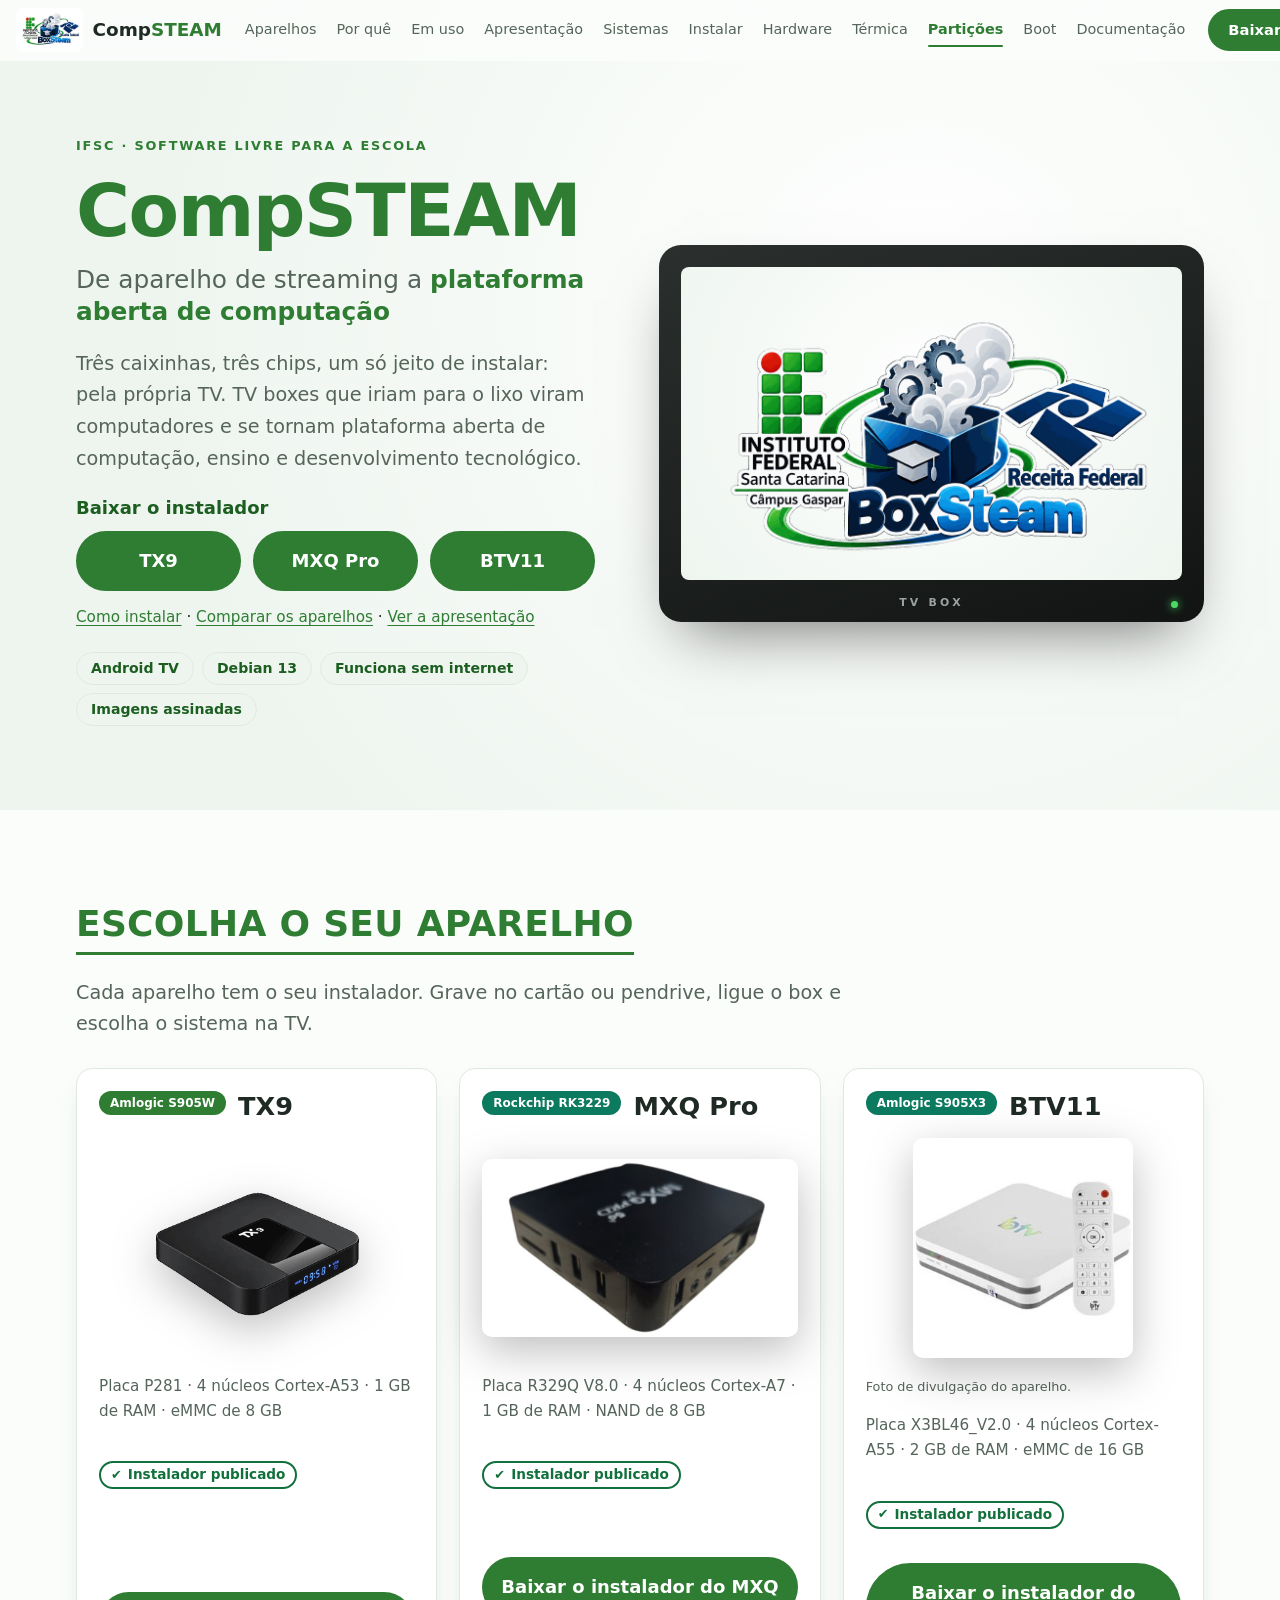
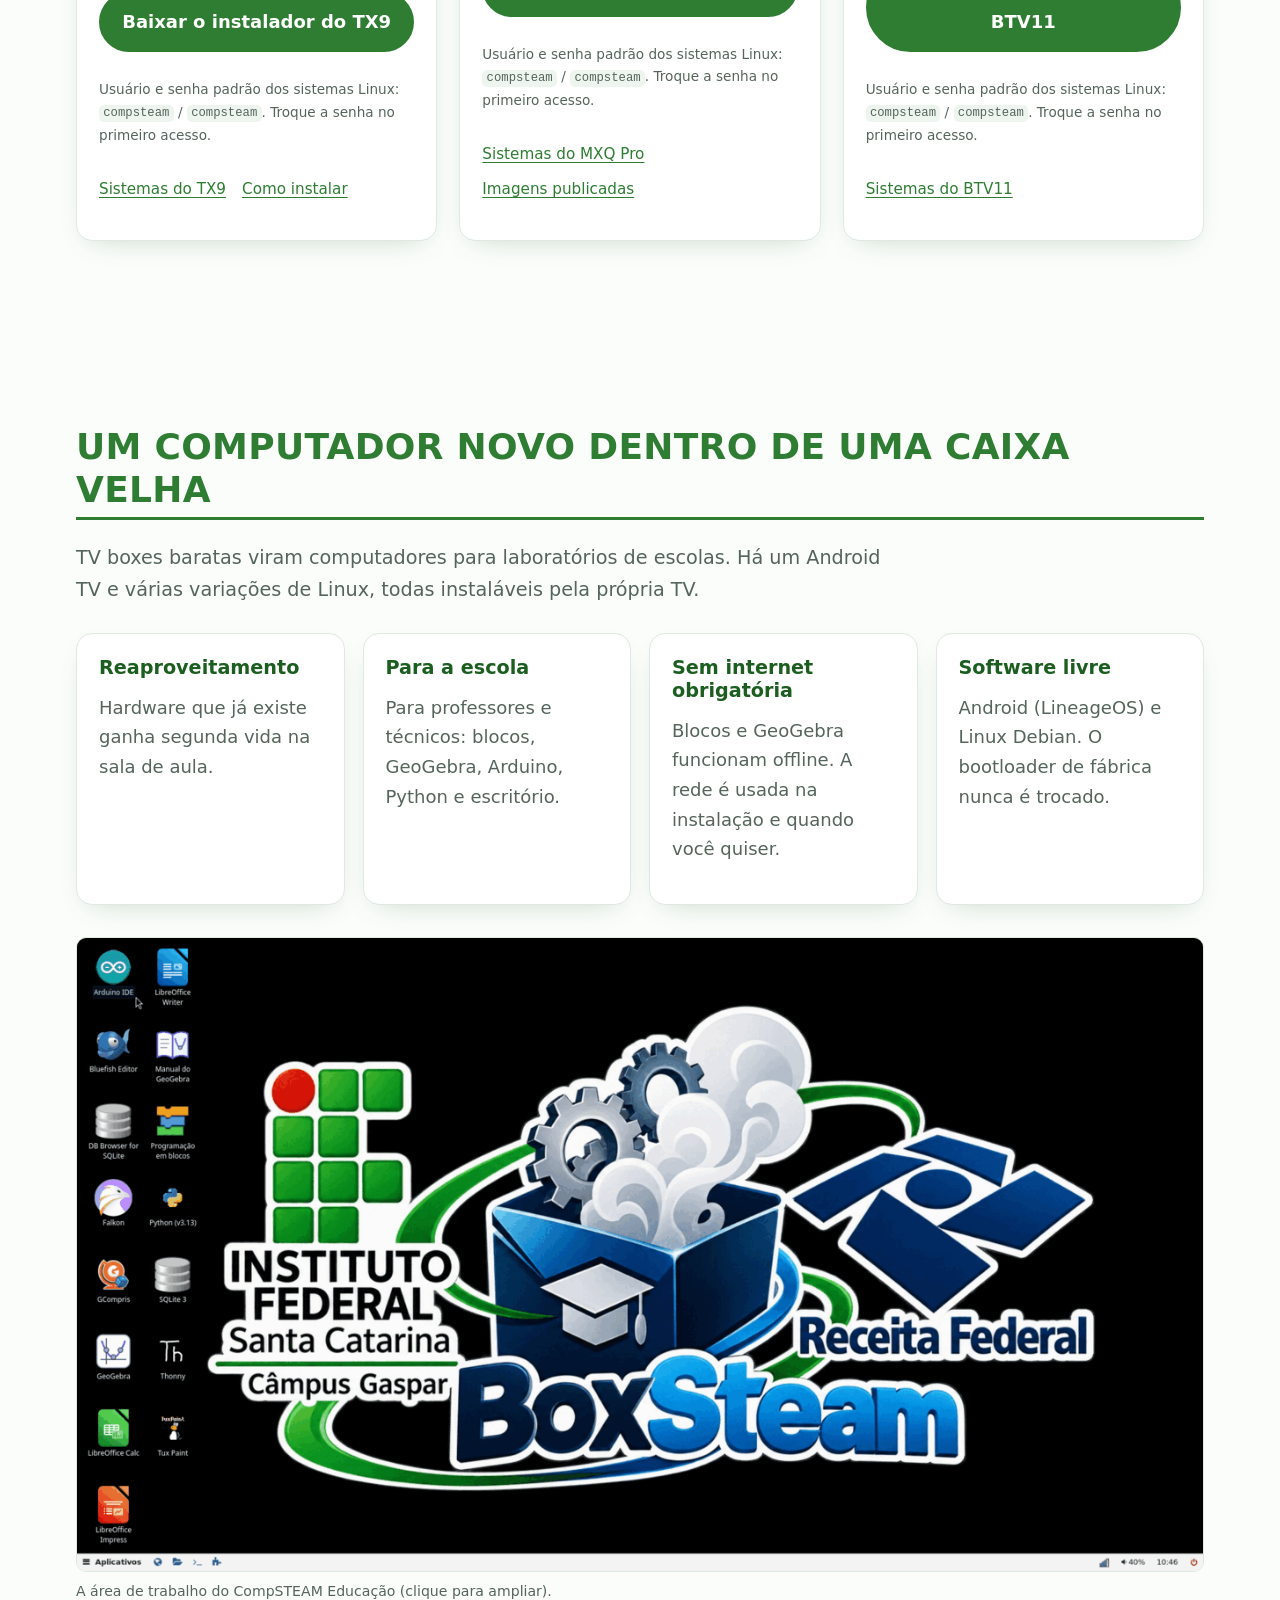
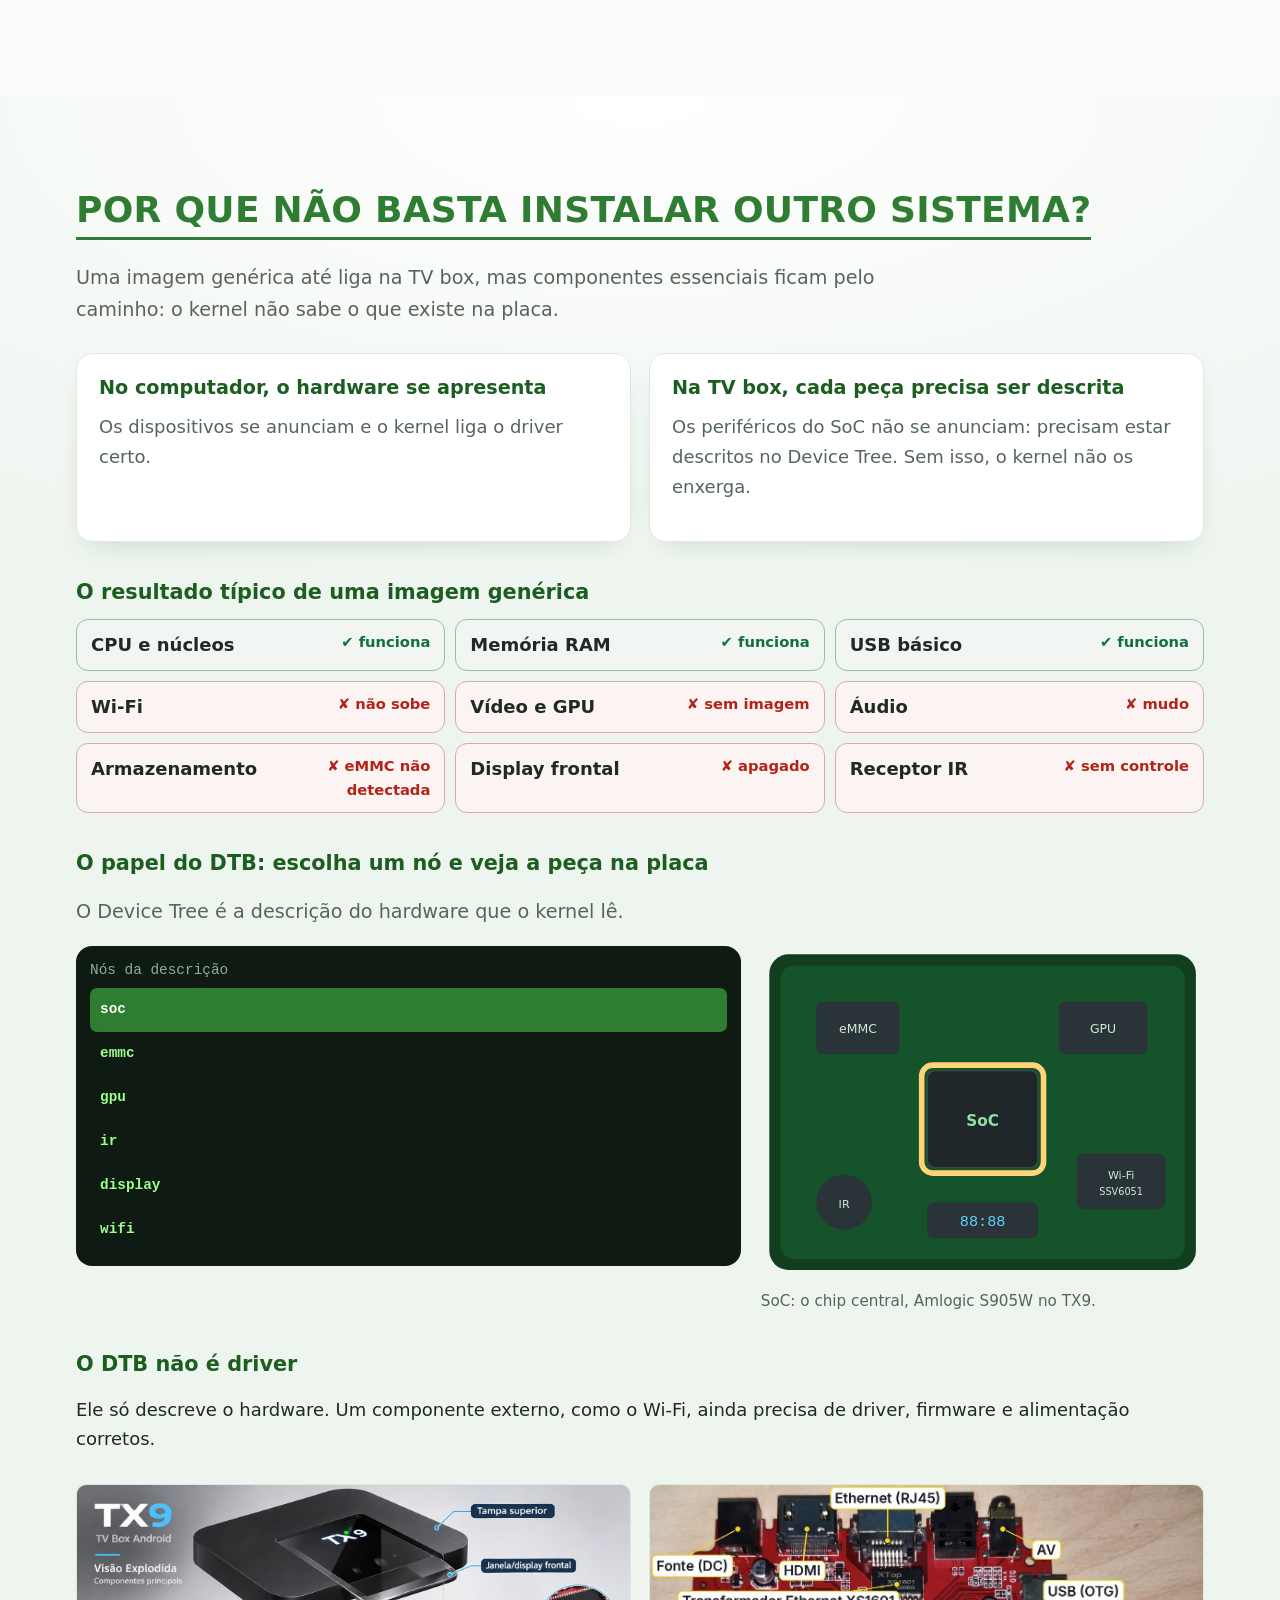
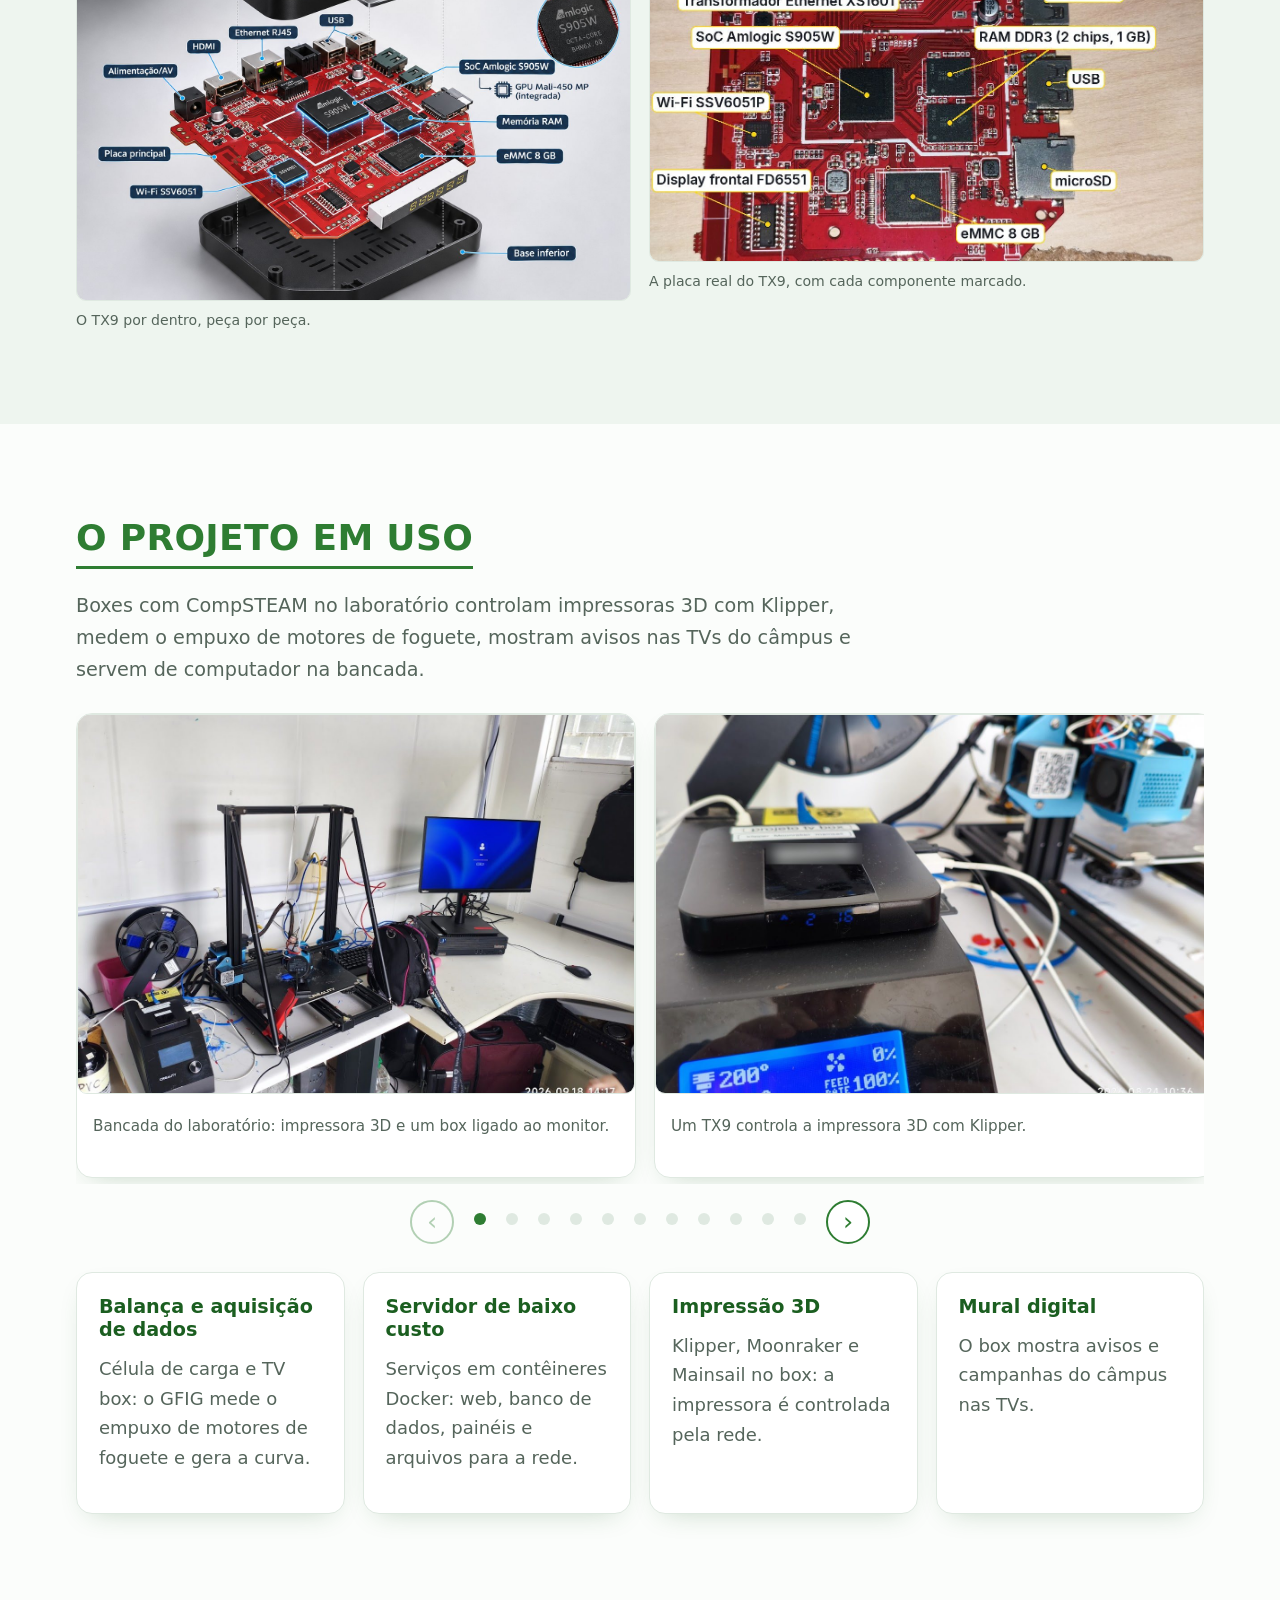
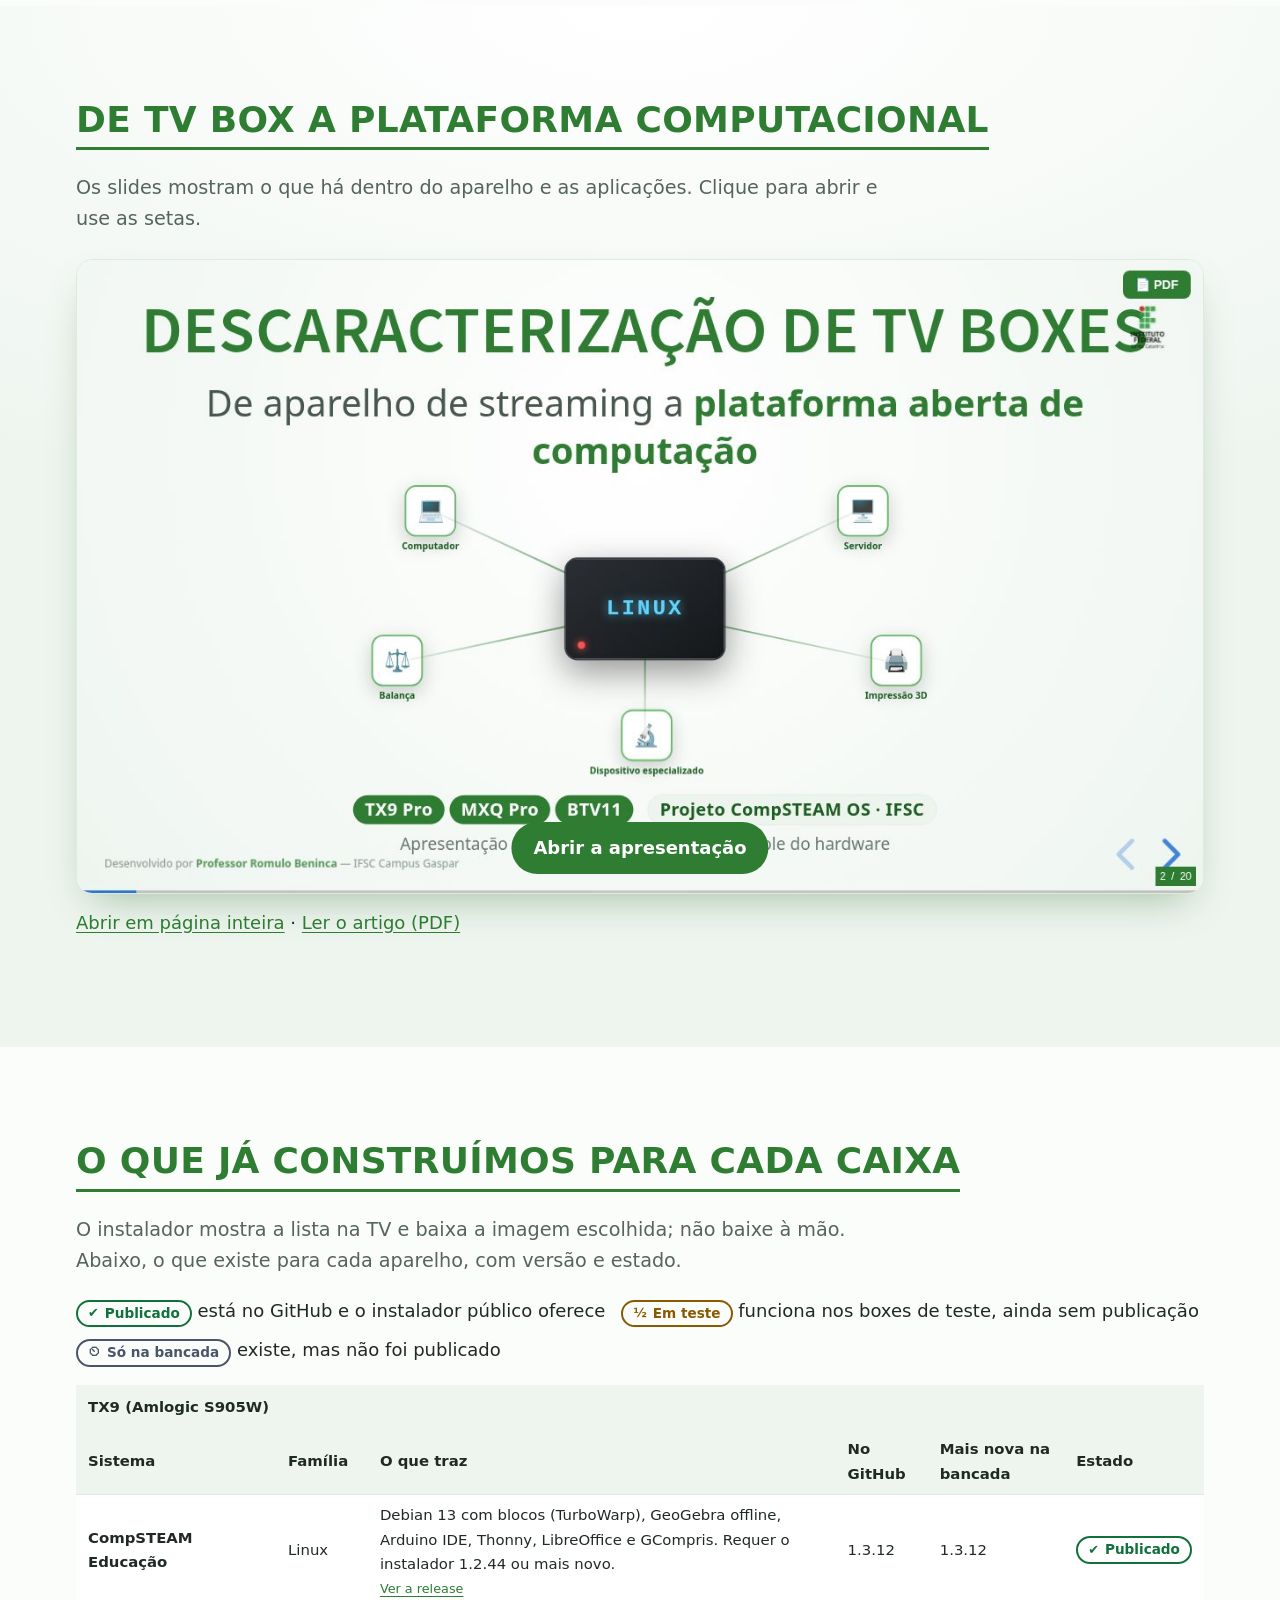
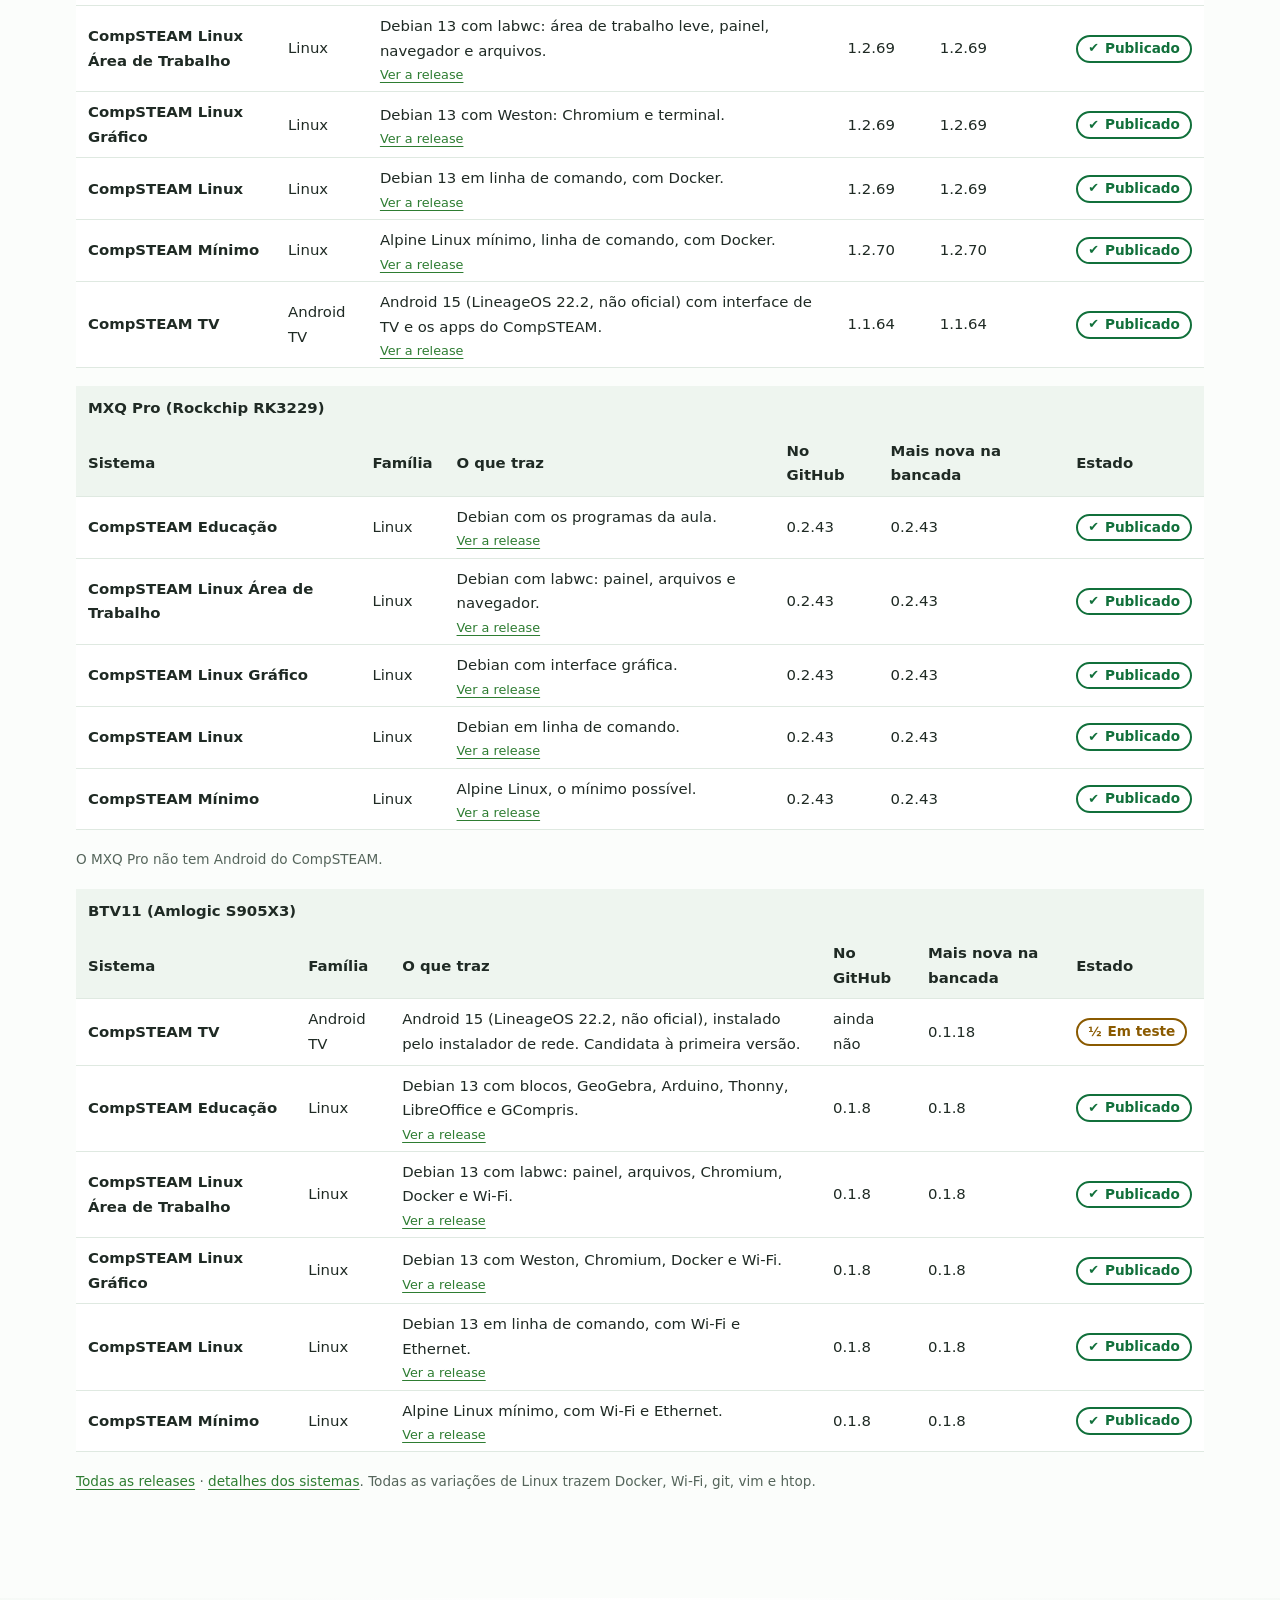
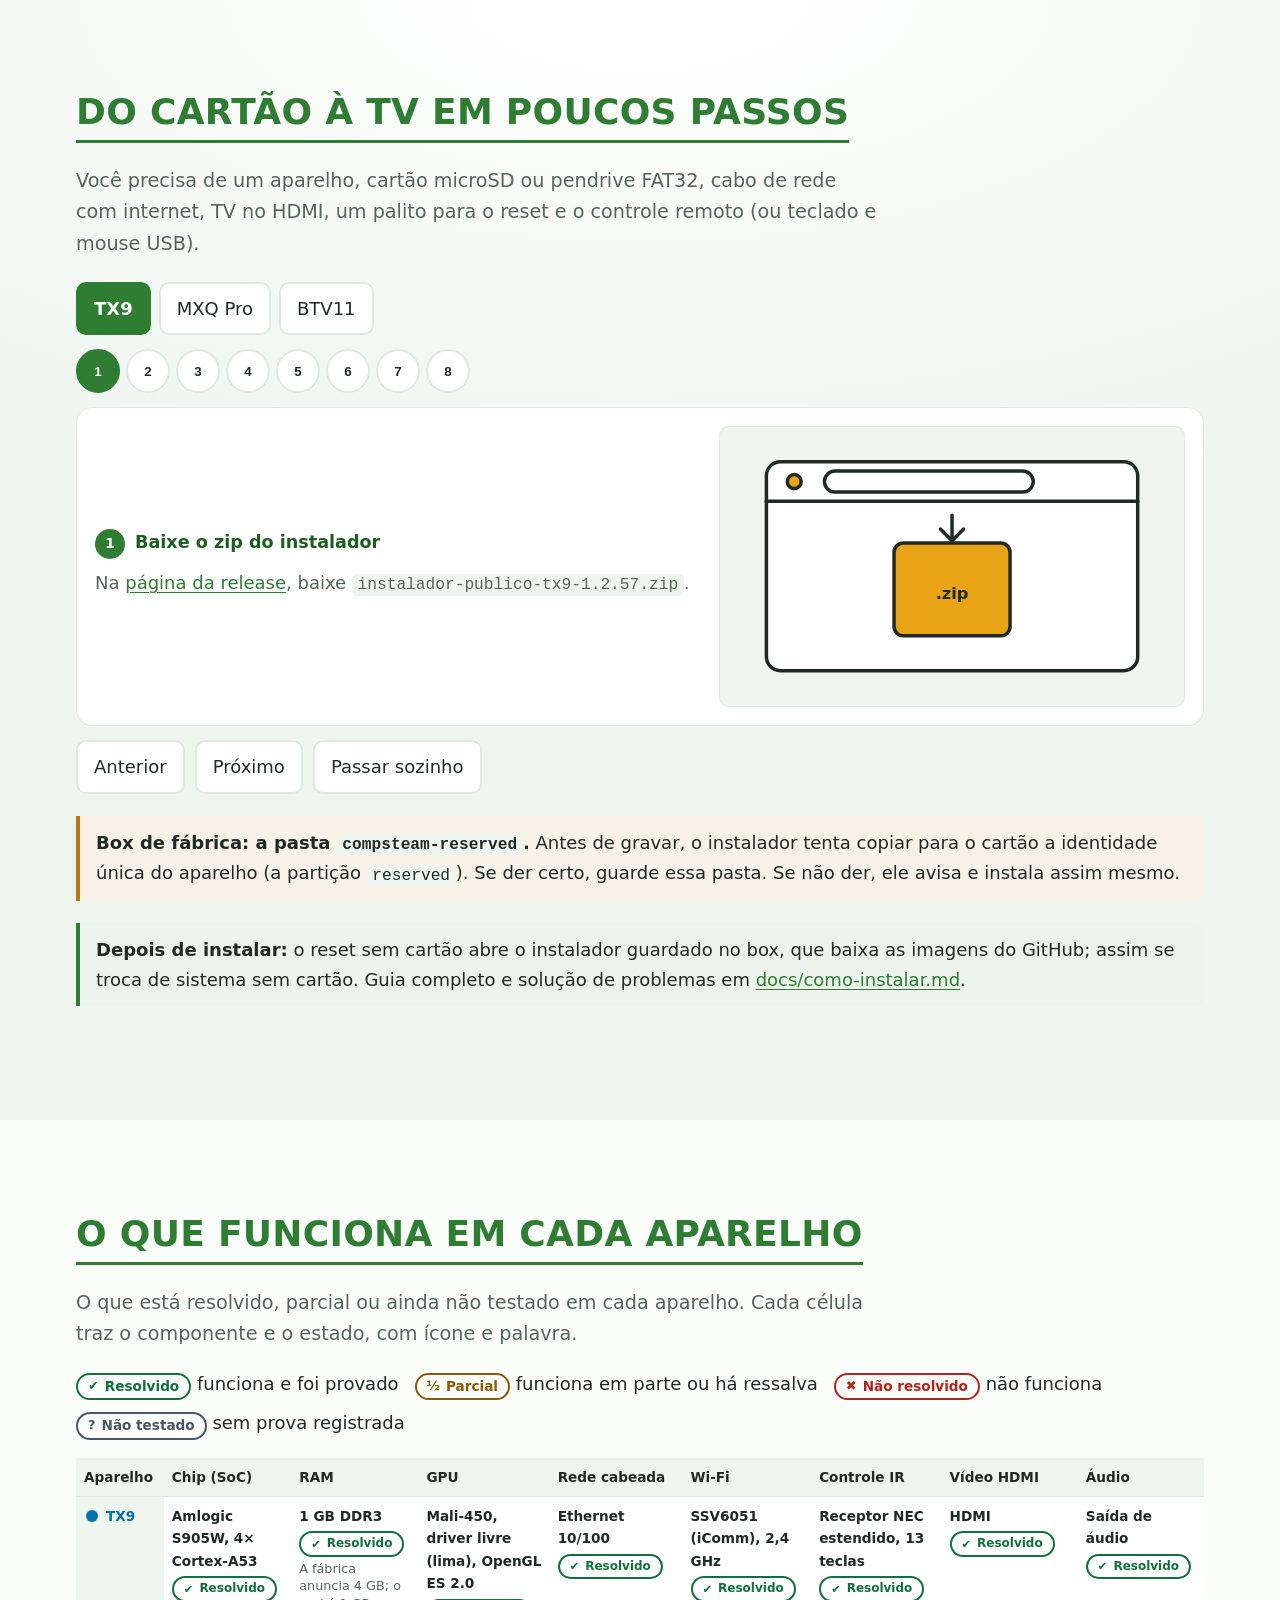
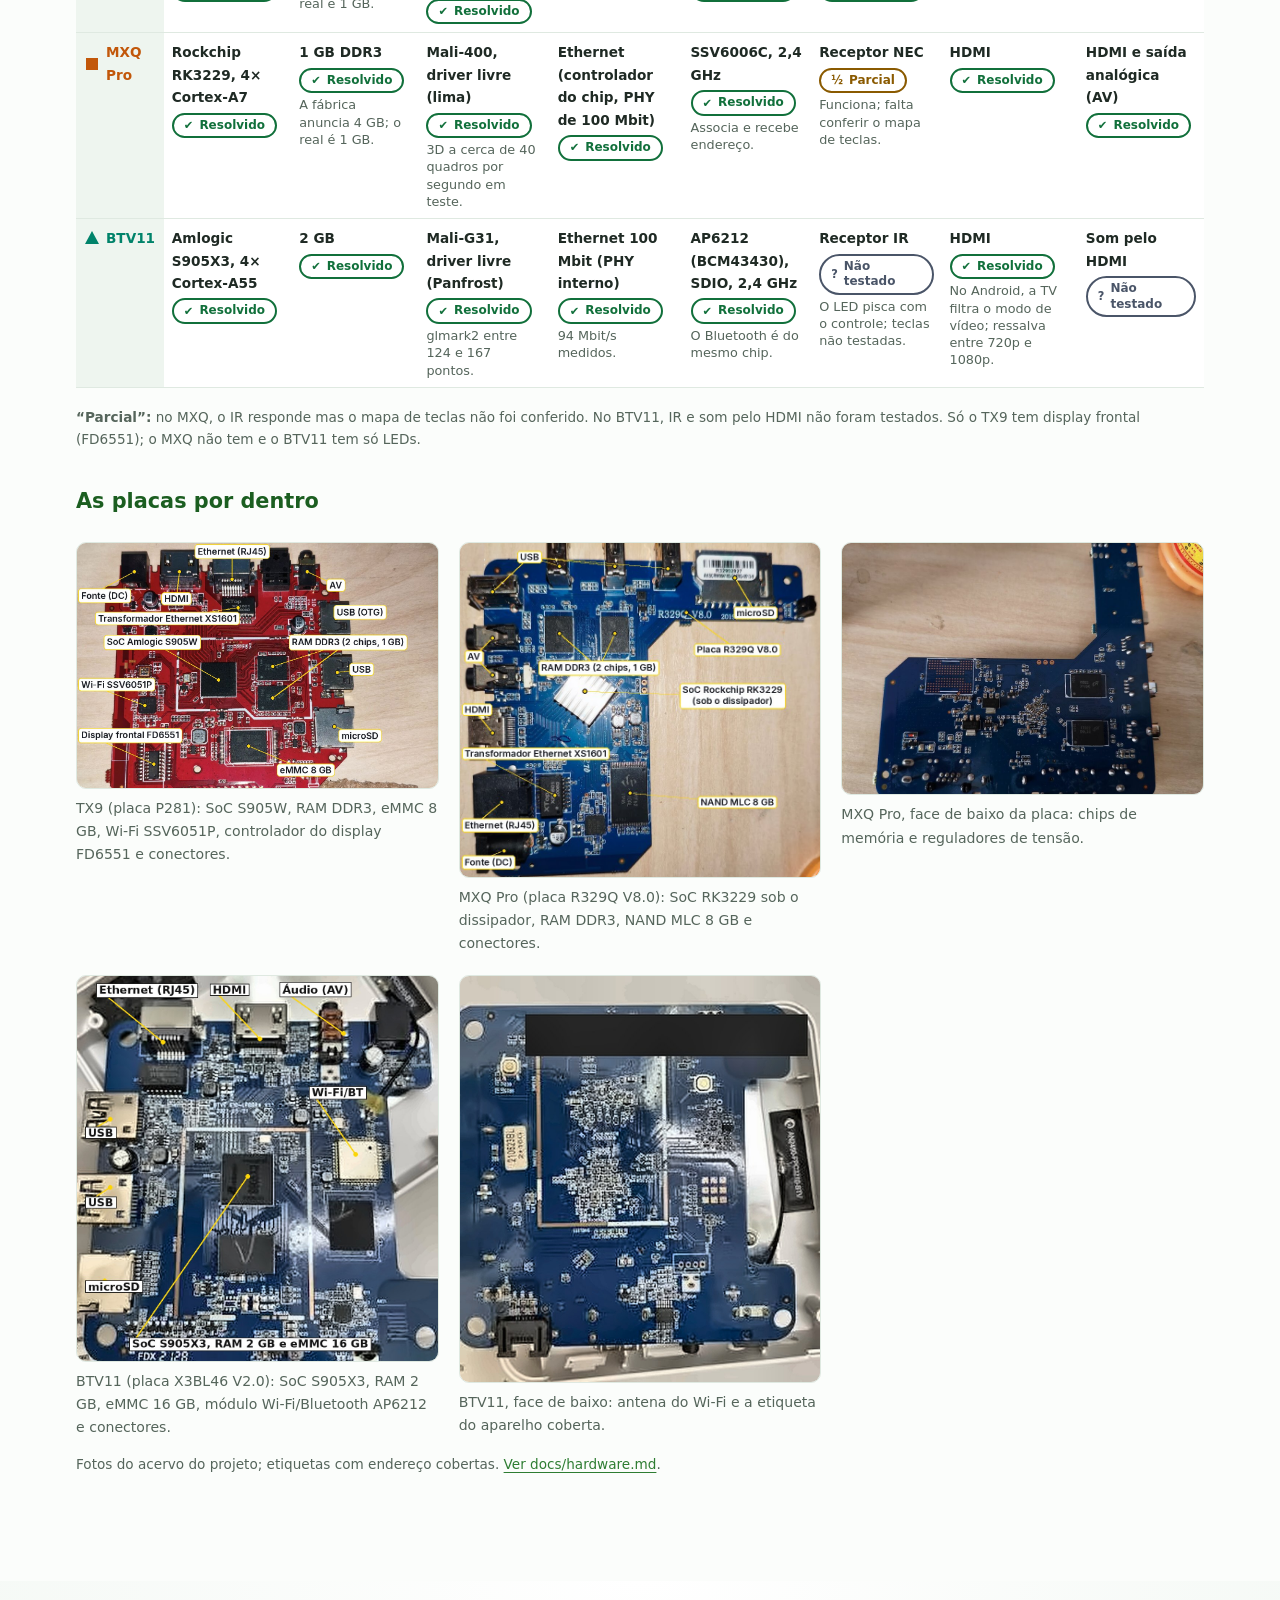
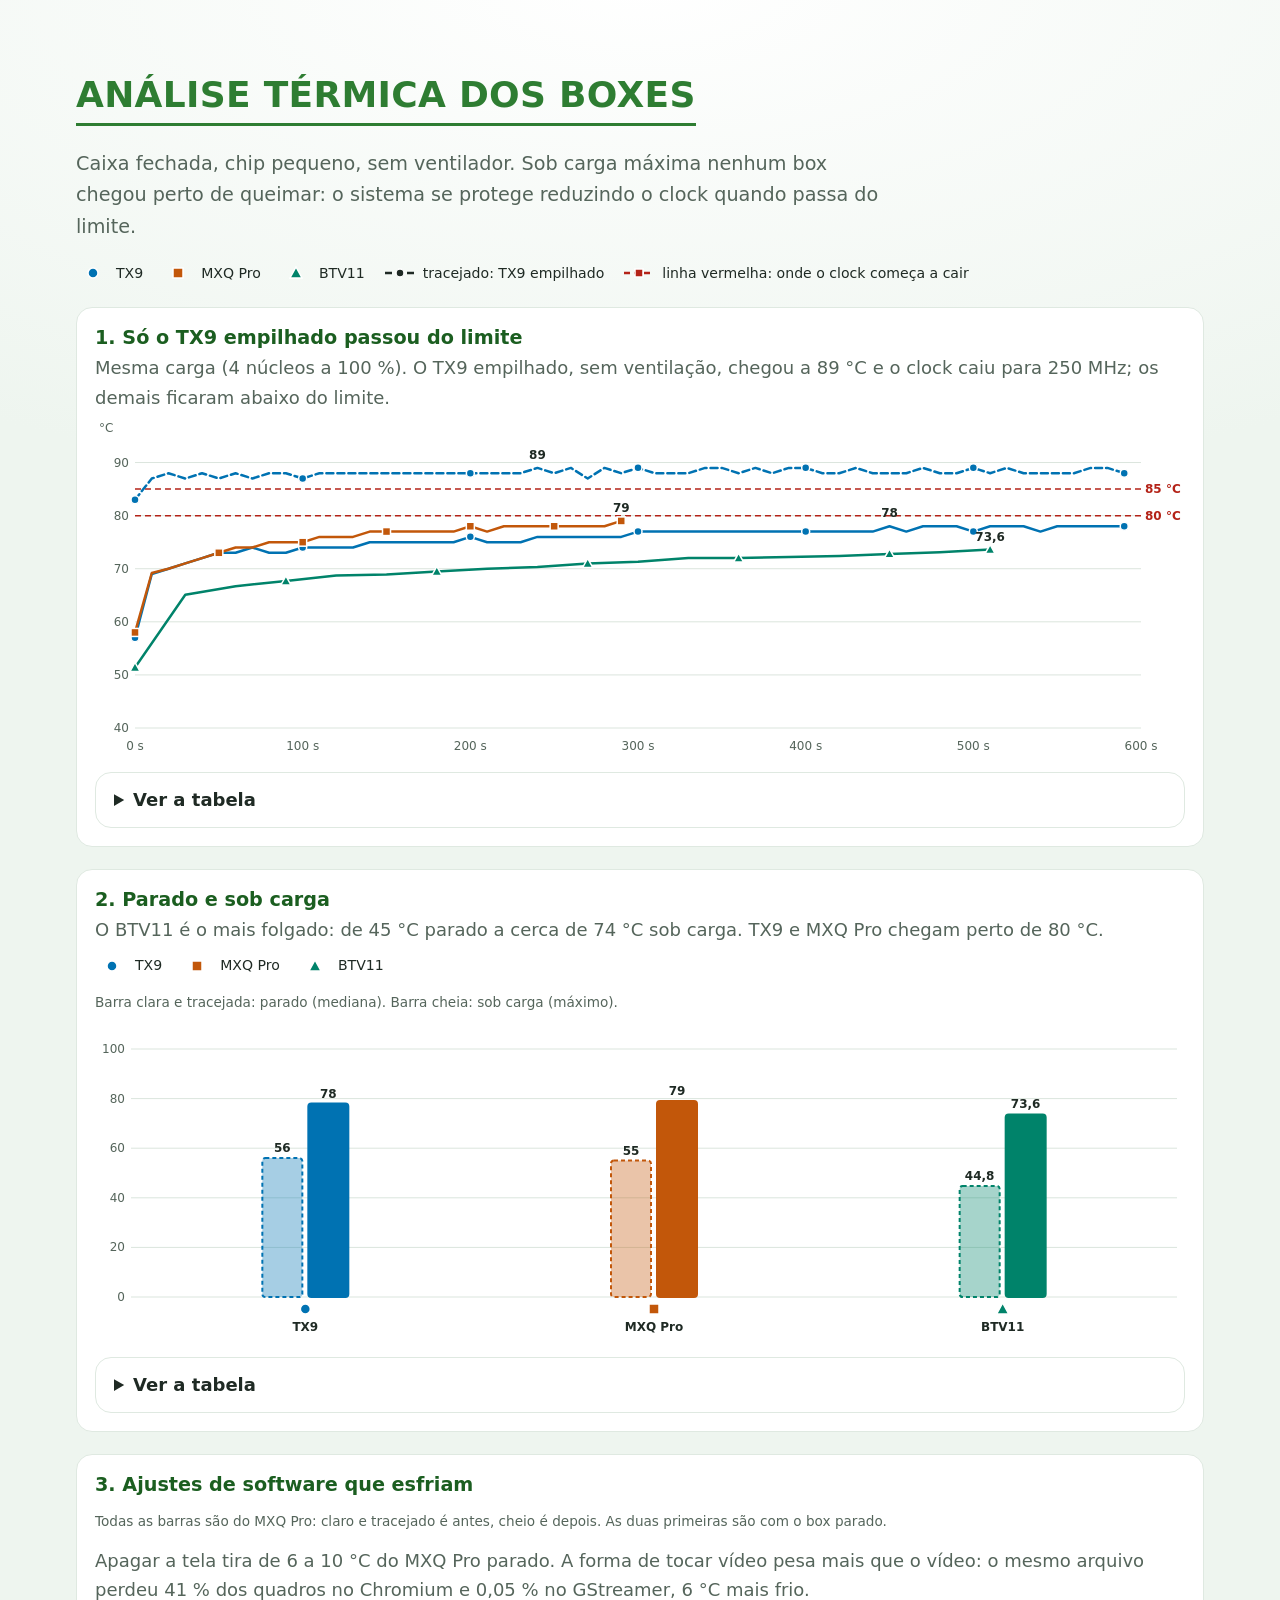
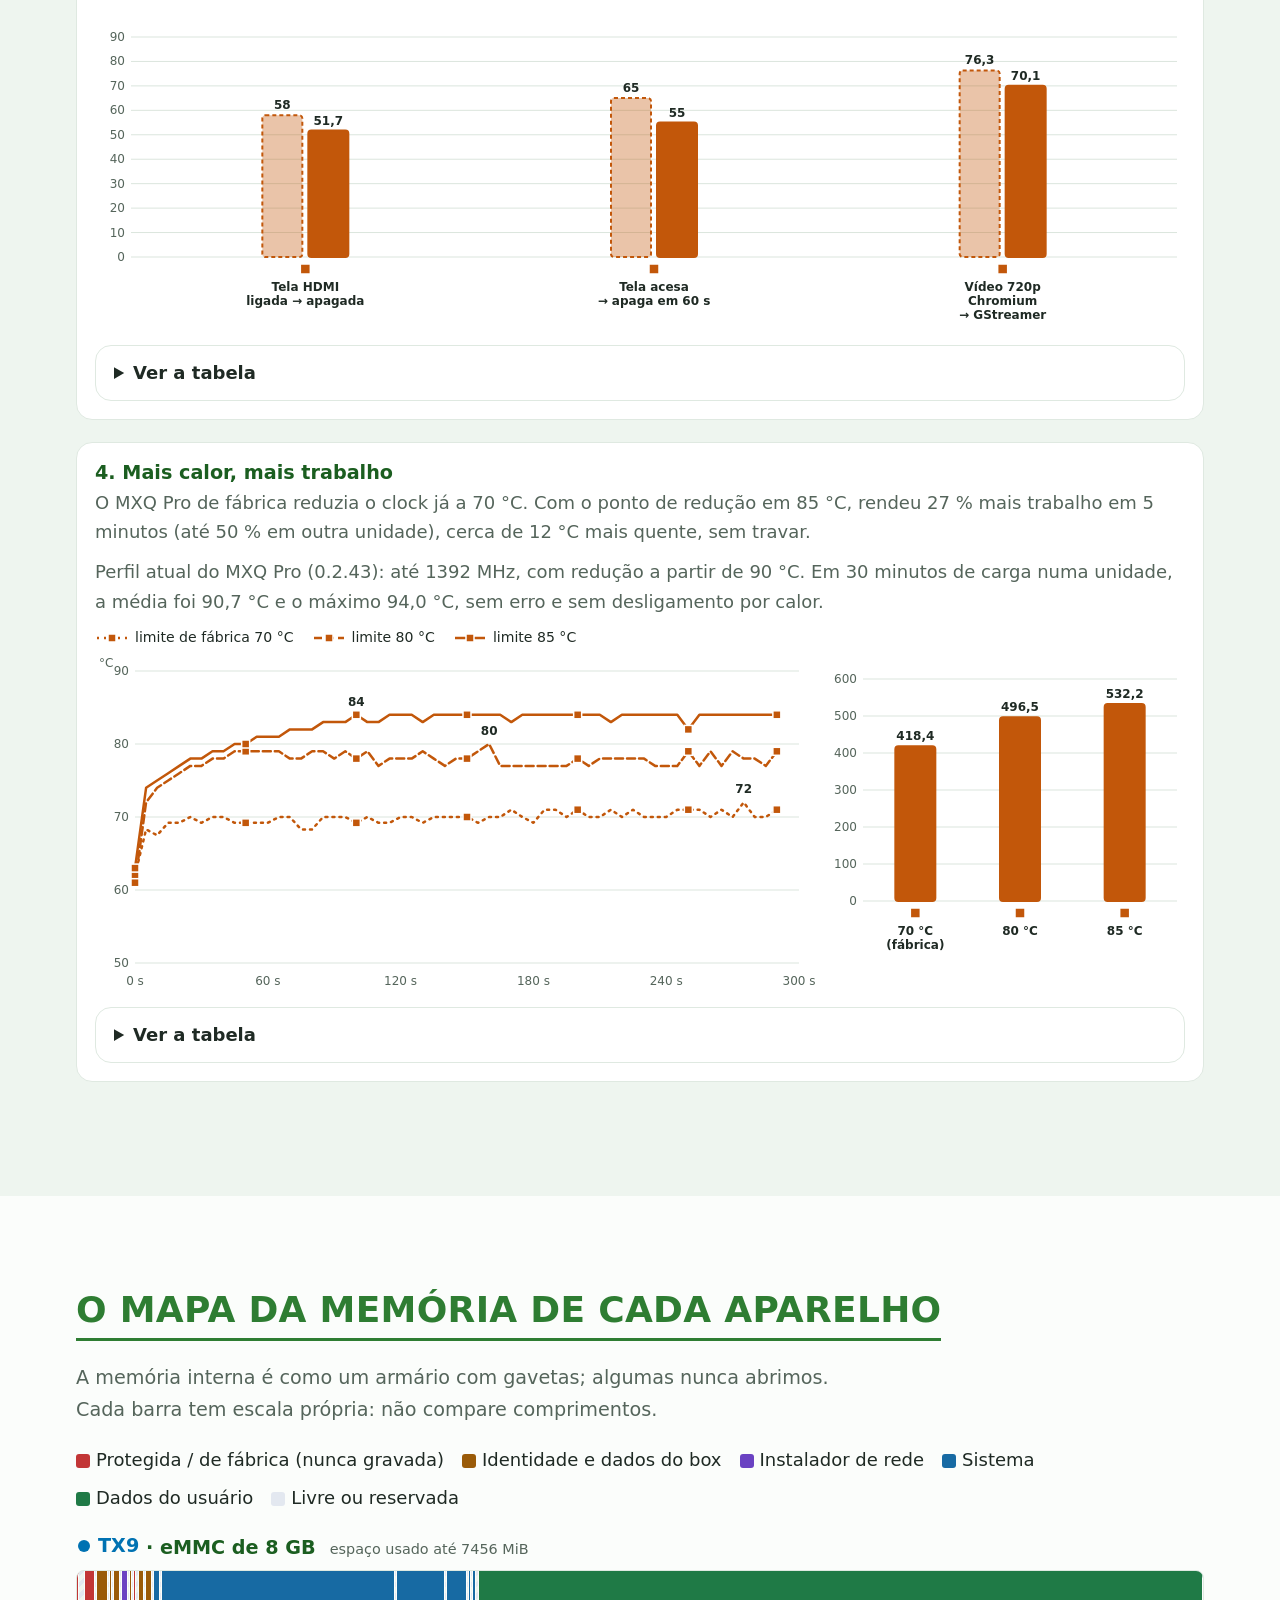
==== commit 37589f05: "Box de fábrica: a cópia da reserved é tentativa; sem ela o instalador avisa e instala" ====
--- a/index.html
+++ b/index.html
@@ -298,7 +298,7 @@
 <div class="figs dois"><figure class="shot"><img src="imgs/compsteam/instalador-fim.png" width="1280" height="720" loading="lazy" alt="Tela do instalador com tudo gravado e conferido, reiniciando no sistema novo"><figcaption>Fim da instalação.</figcaption></figure><figure class="shot"><img src="imgs/compsteam/educacao-area-de-trabalho.png" width="1280" height="720" loading="lazy" alt="Primeira tela do sistema novo: a área de trabalho do CompSTEAM Educação"><figcaption>O sistema novo (Educação).</figcaption></figure></div></li>
 </ol>
 <div class="ctl" id="ctl-passos"><button type="button" id="p-ant">Anterior</button><button type="button" id="p-prox">Próximo</button><button type="button" id="p-auto" aria-pressed="false">Passar sozinho</button><span class="visually-hidden" id="passo-vivo" aria-live="polite"></span></div>
-<div class="note"><strong>Box de fábrica: guarde a pasta <code>compsteam-reserved</code>.</strong> Antes de gravar, o instalador copia para o cartão a identidade única do aparelho (a partição <code>reserved</code>). Guarde essa pasta. Sem proteção contra escrita no cartão; sem a cópia, nada é gravado.</div>
+<div class="note"><strong>Box de fábrica: a pasta <code>compsteam-reserved</code>.</strong> Antes de gravar, o instalador tenta copiar para o cartão a identidade única do aparelho (a partição <code>reserved</code>). Se der certo, guarde essa pasta. Se não der, ele avisa e instala assim mesmo.</div>
 <div class="note ok"><strong>Depois de instalar:</strong> o reset sem cartão abre o instalador guardado no box, que baixa as imagens do GitHub; assim se troca de sistema sem cartão. Guia completo e solução de problemas em <a href="https://github.com/rbeninca/tvbox/blob/main/docs/como-instalar.md">docs/como-instalar.md</a>.</div>
 </div>
 
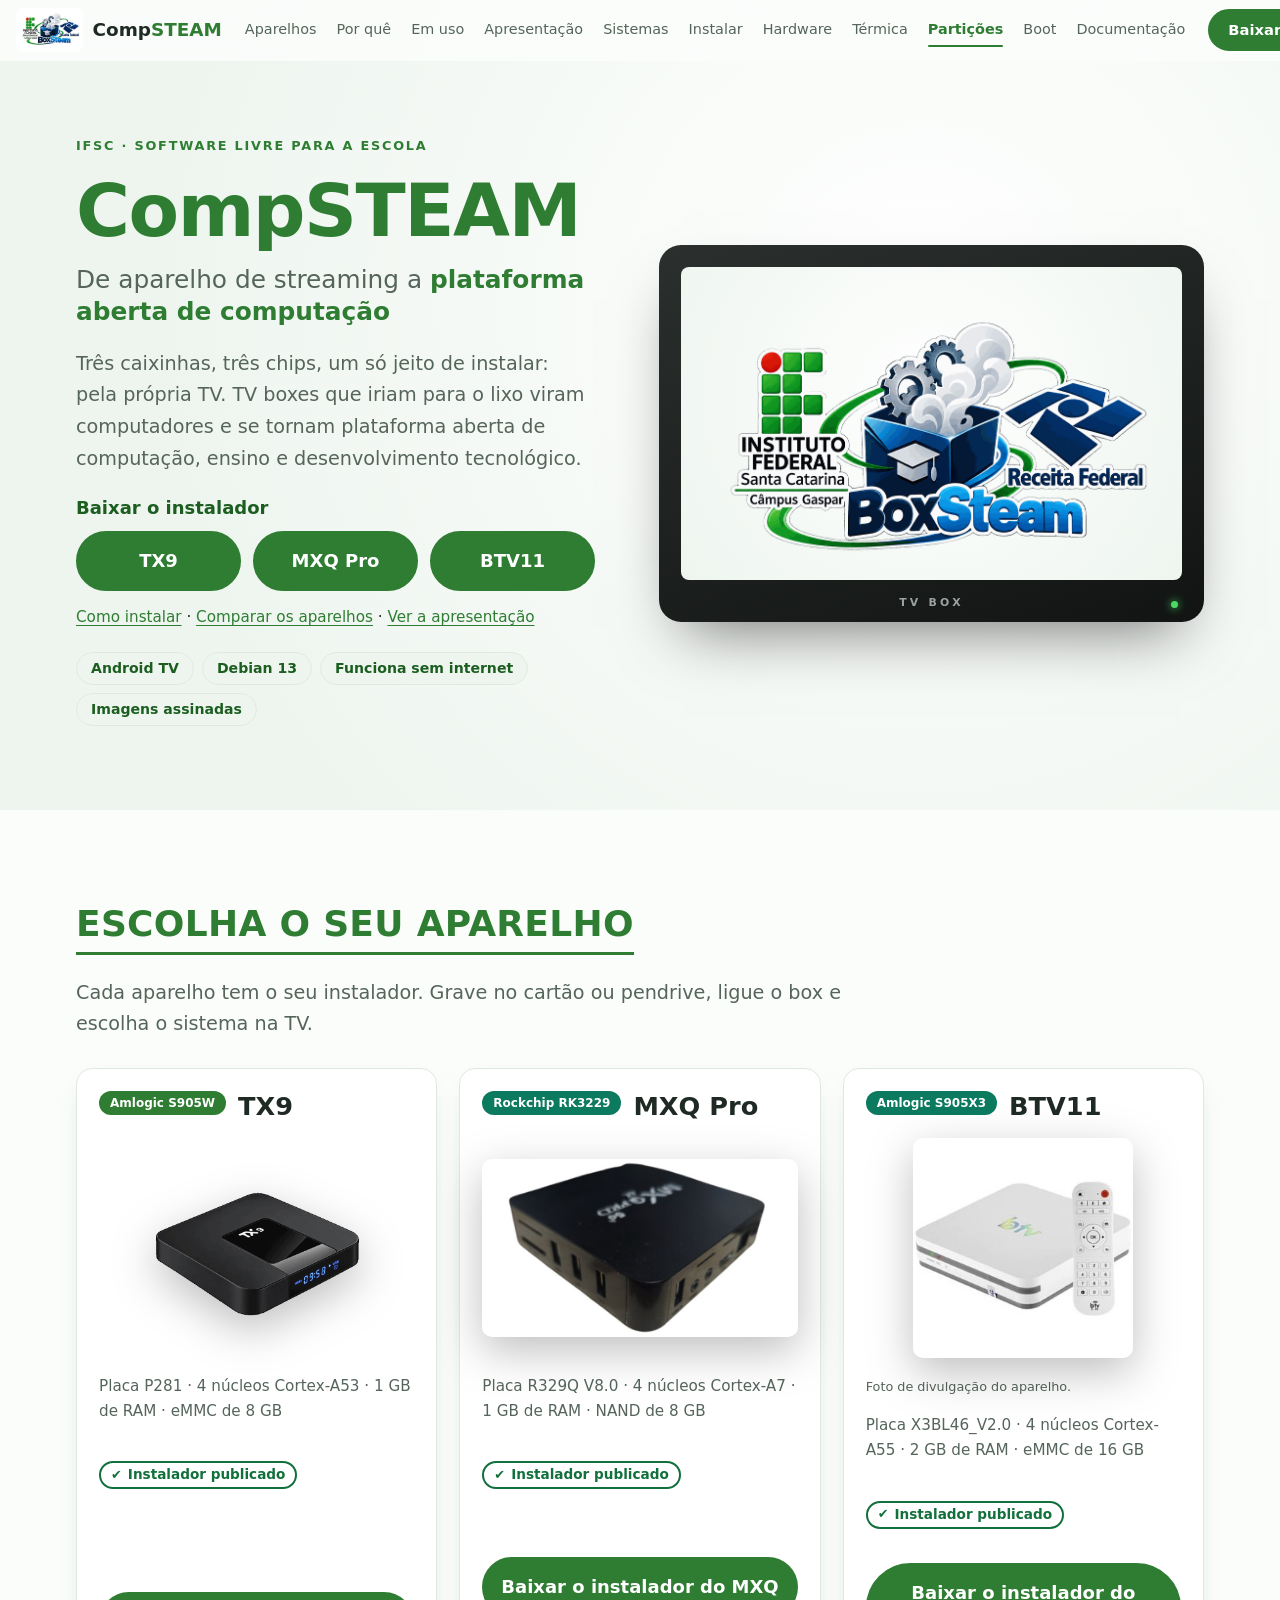
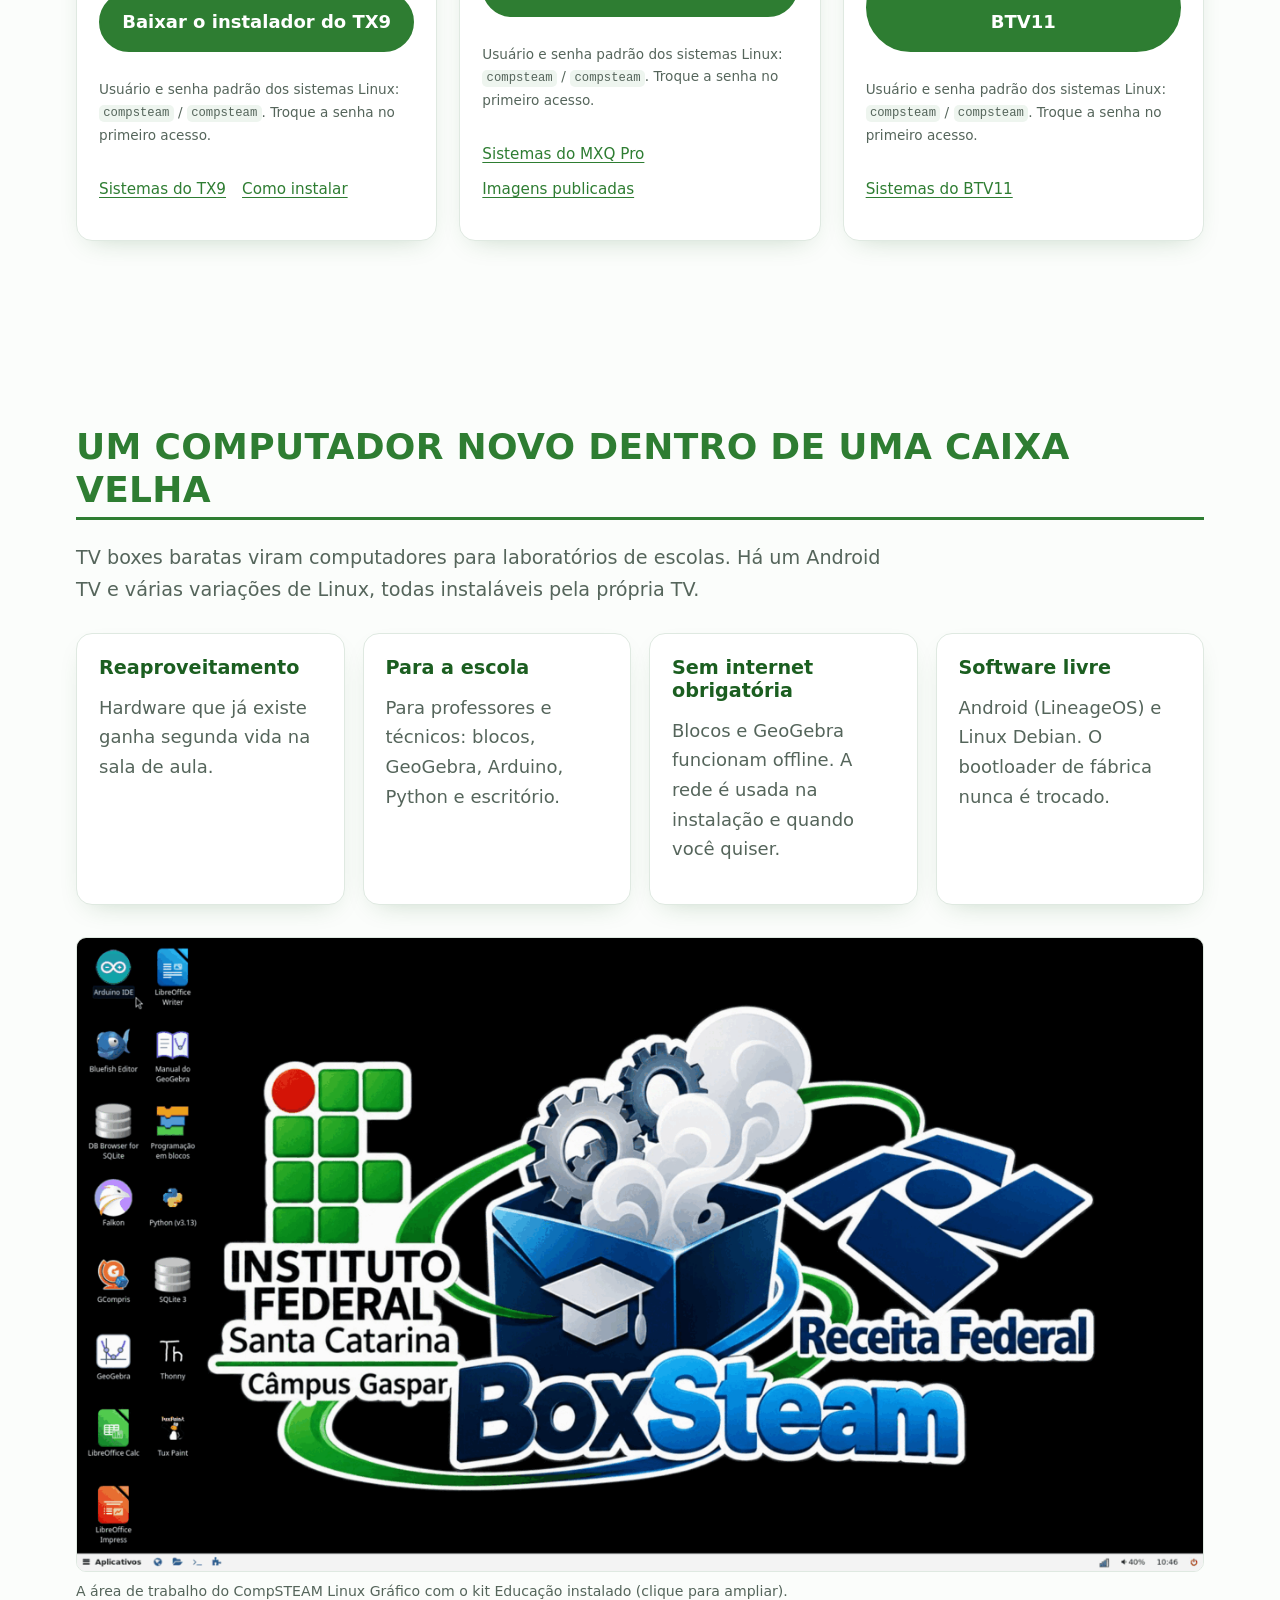
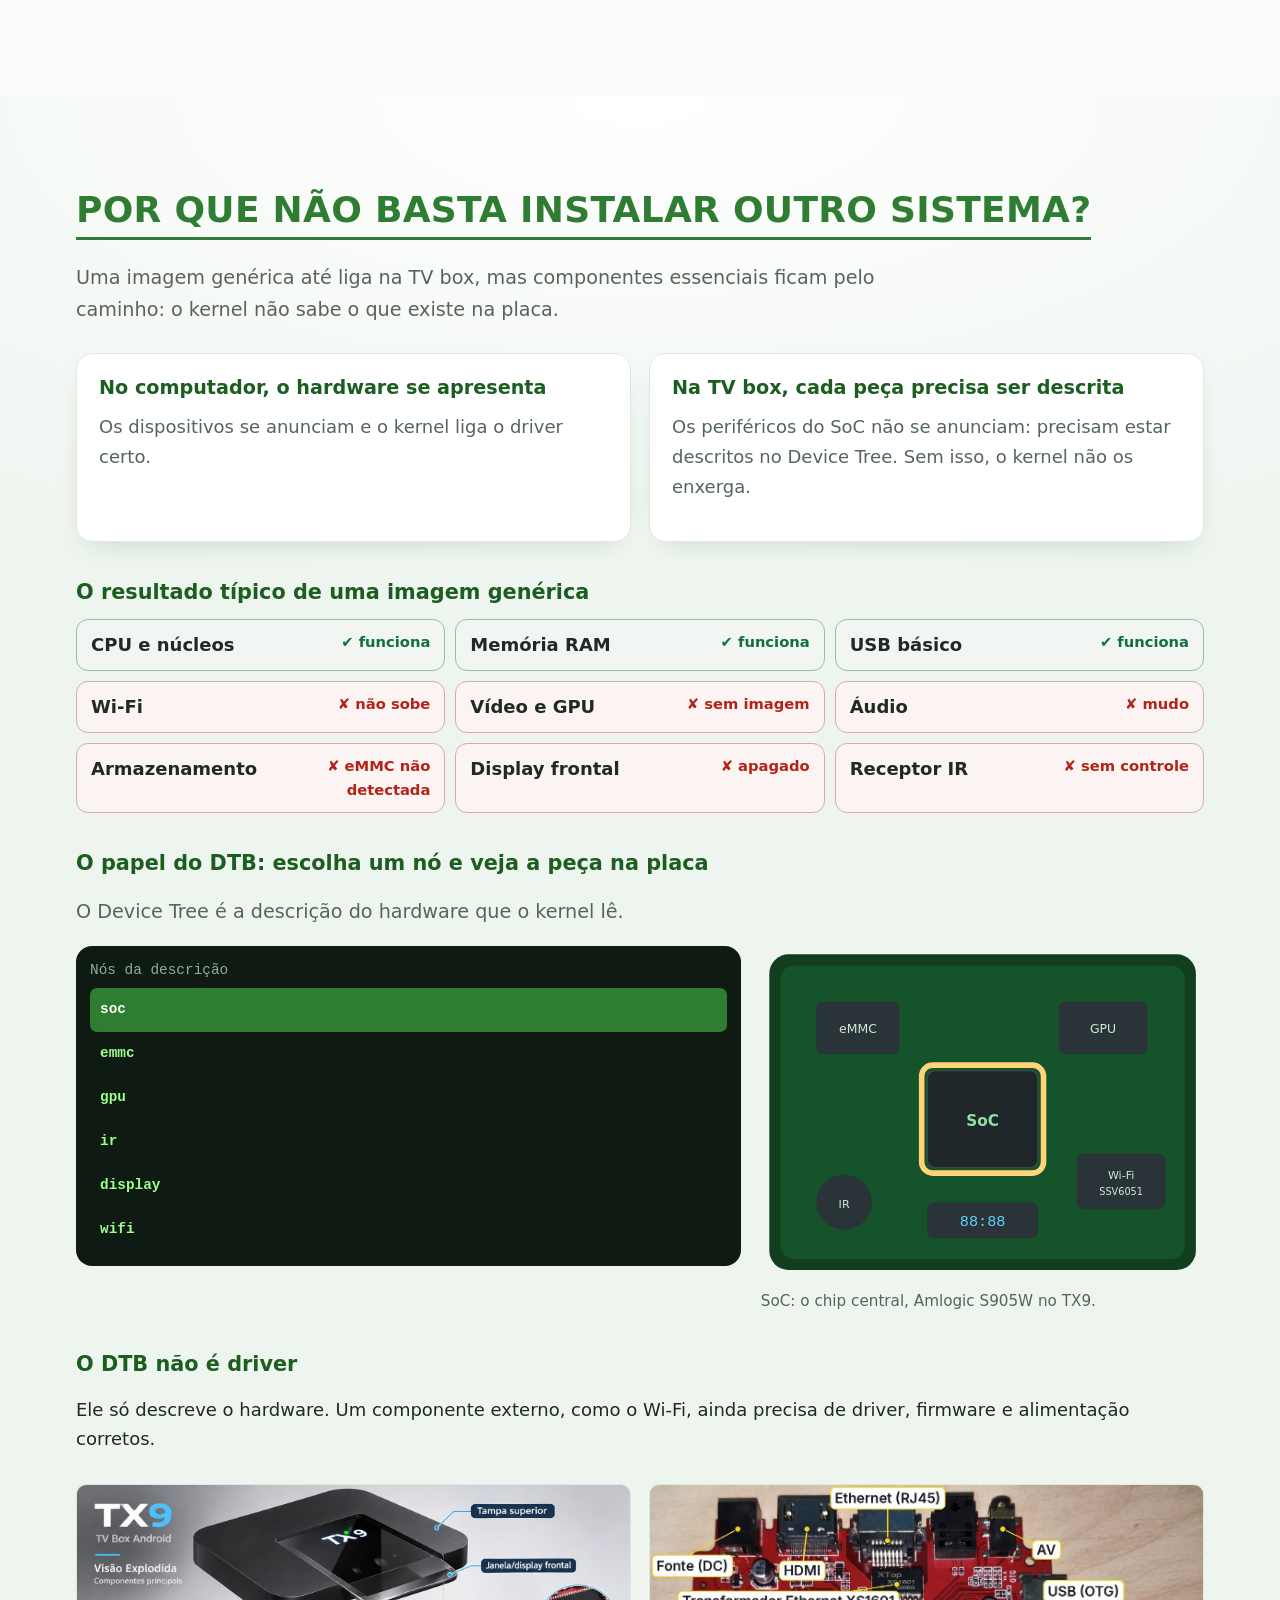
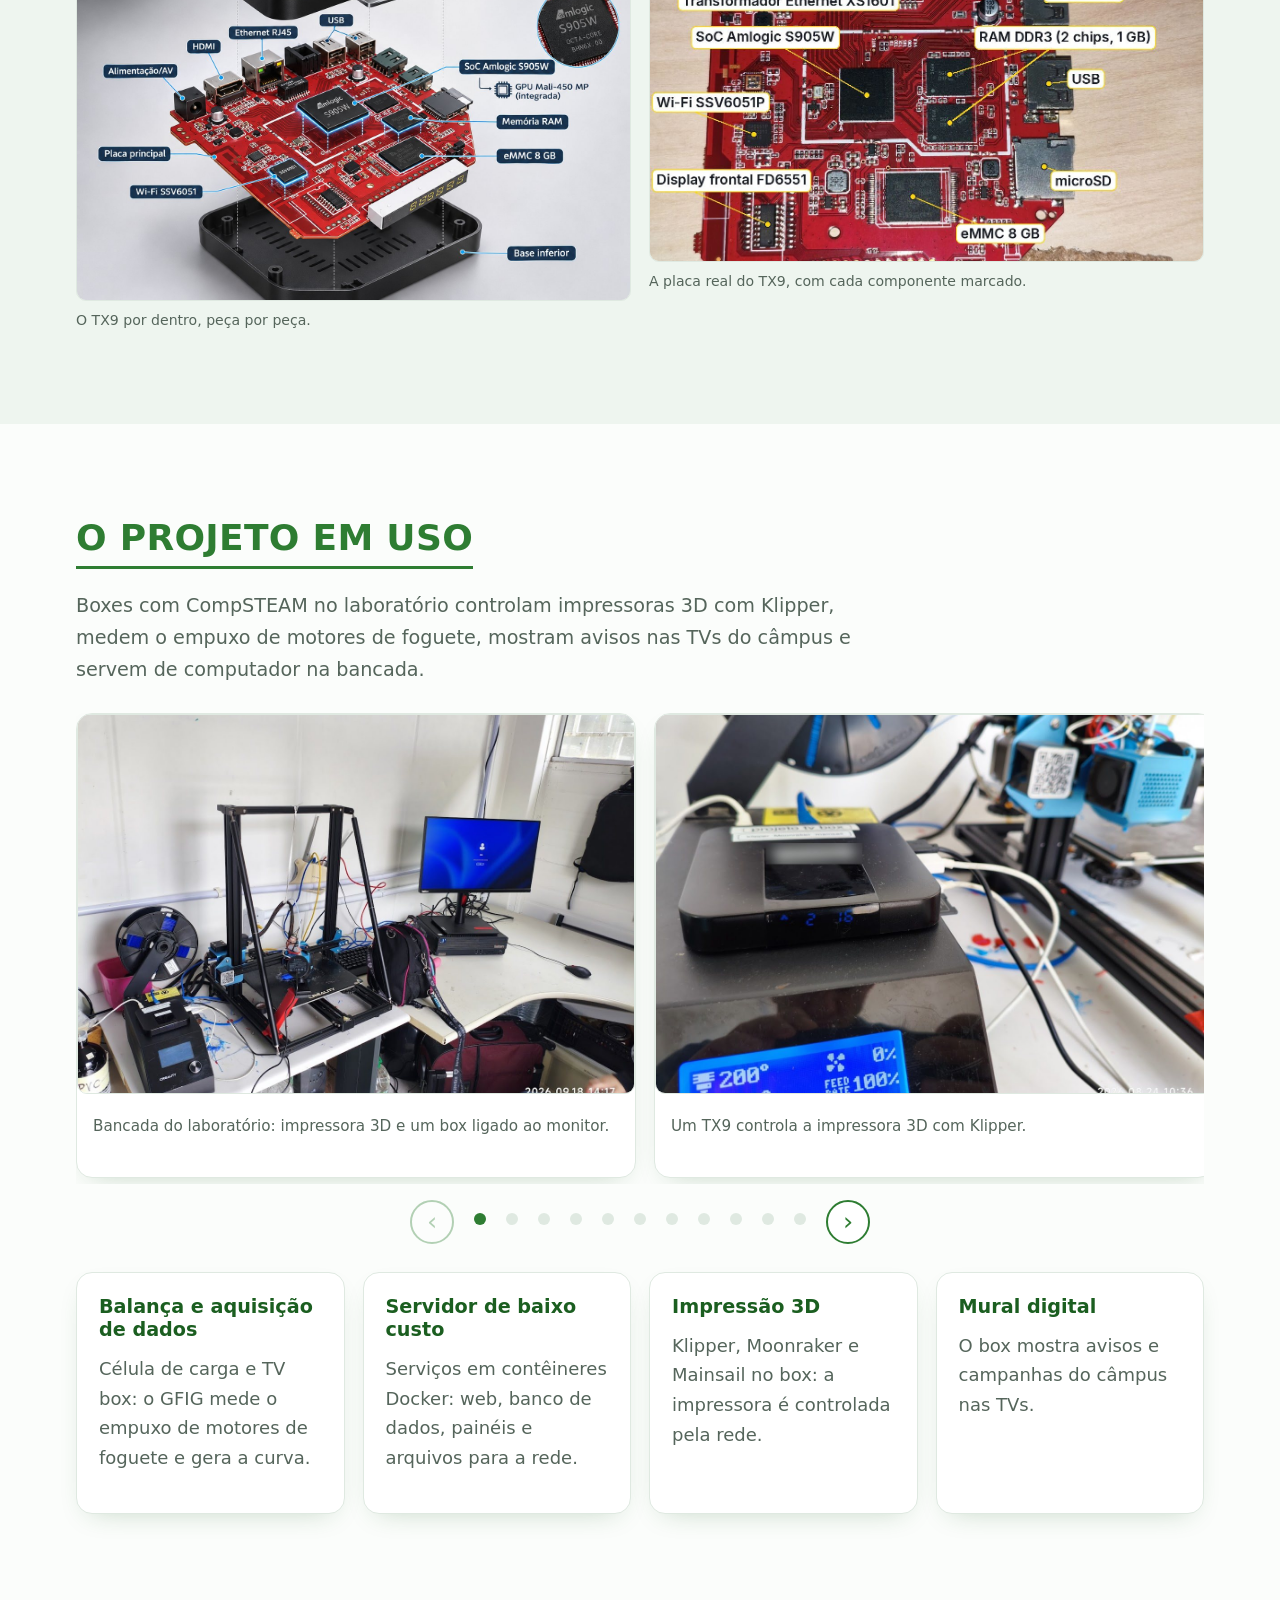
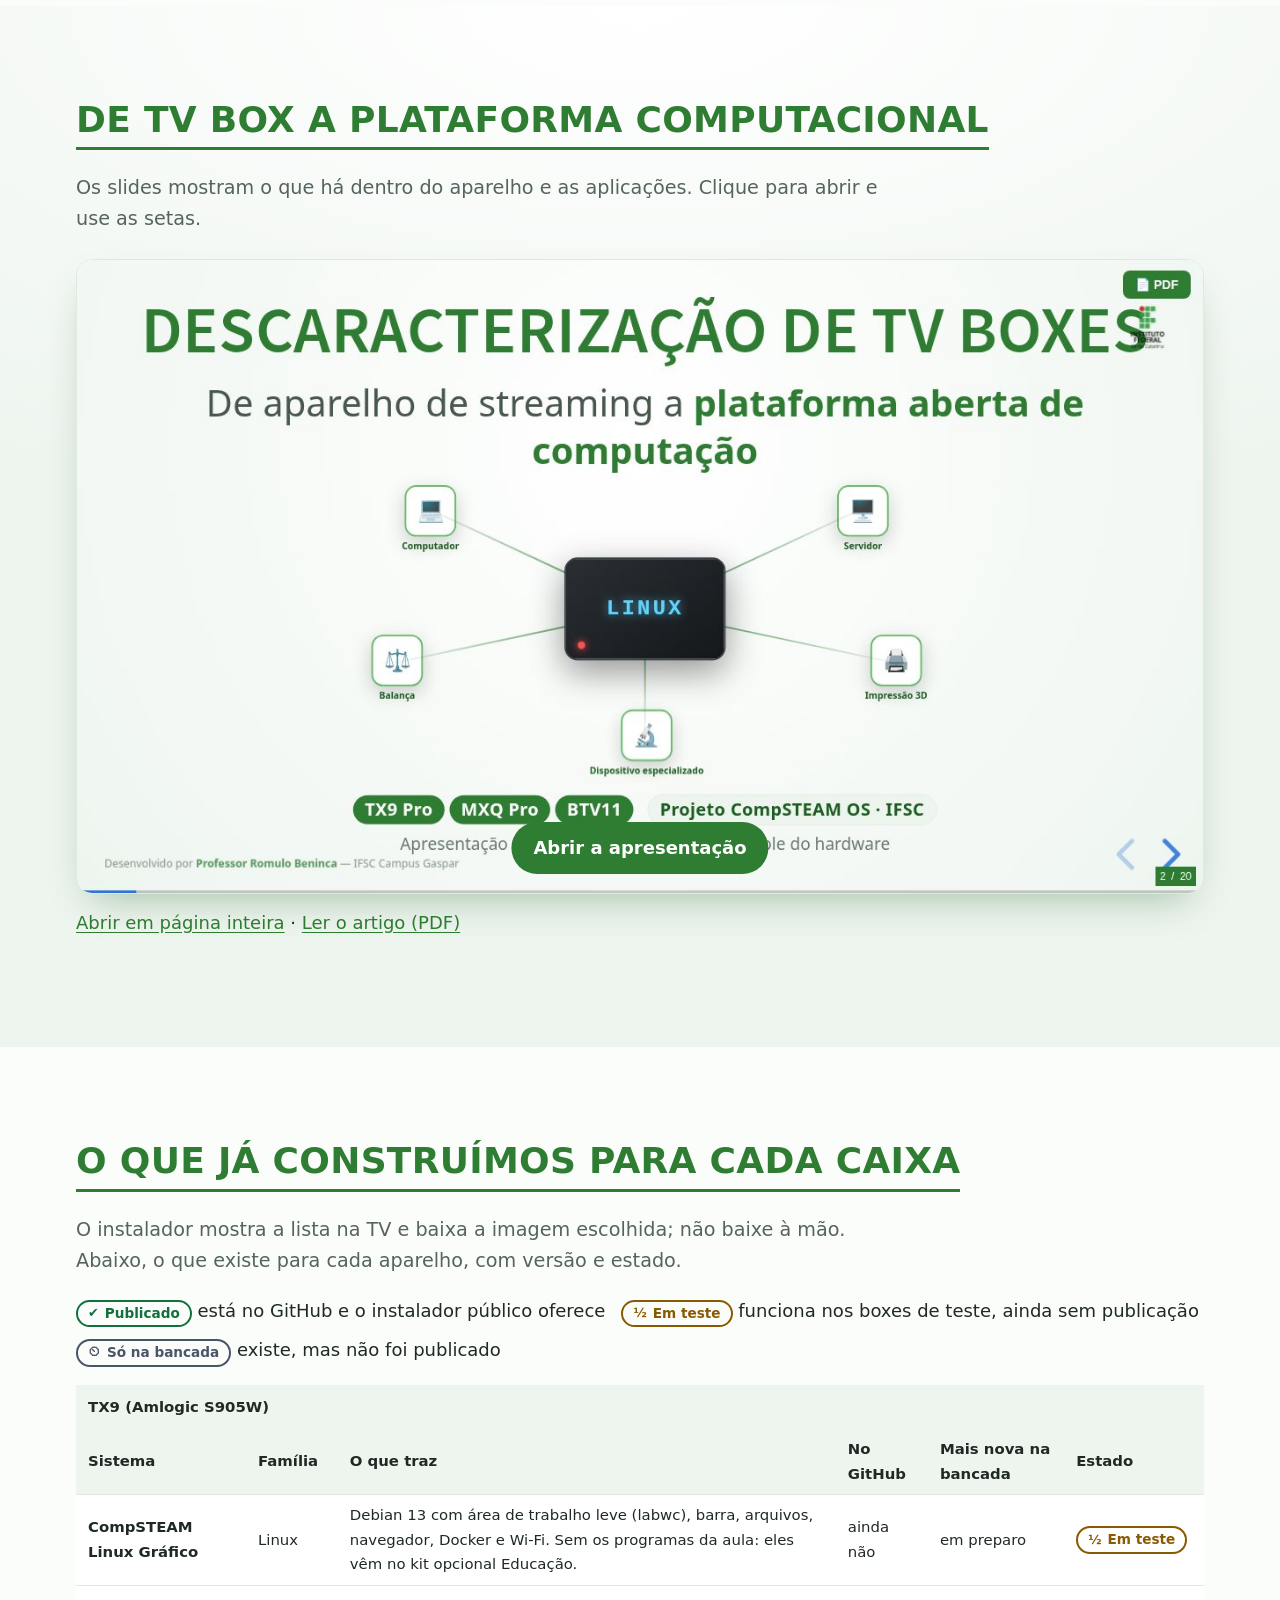
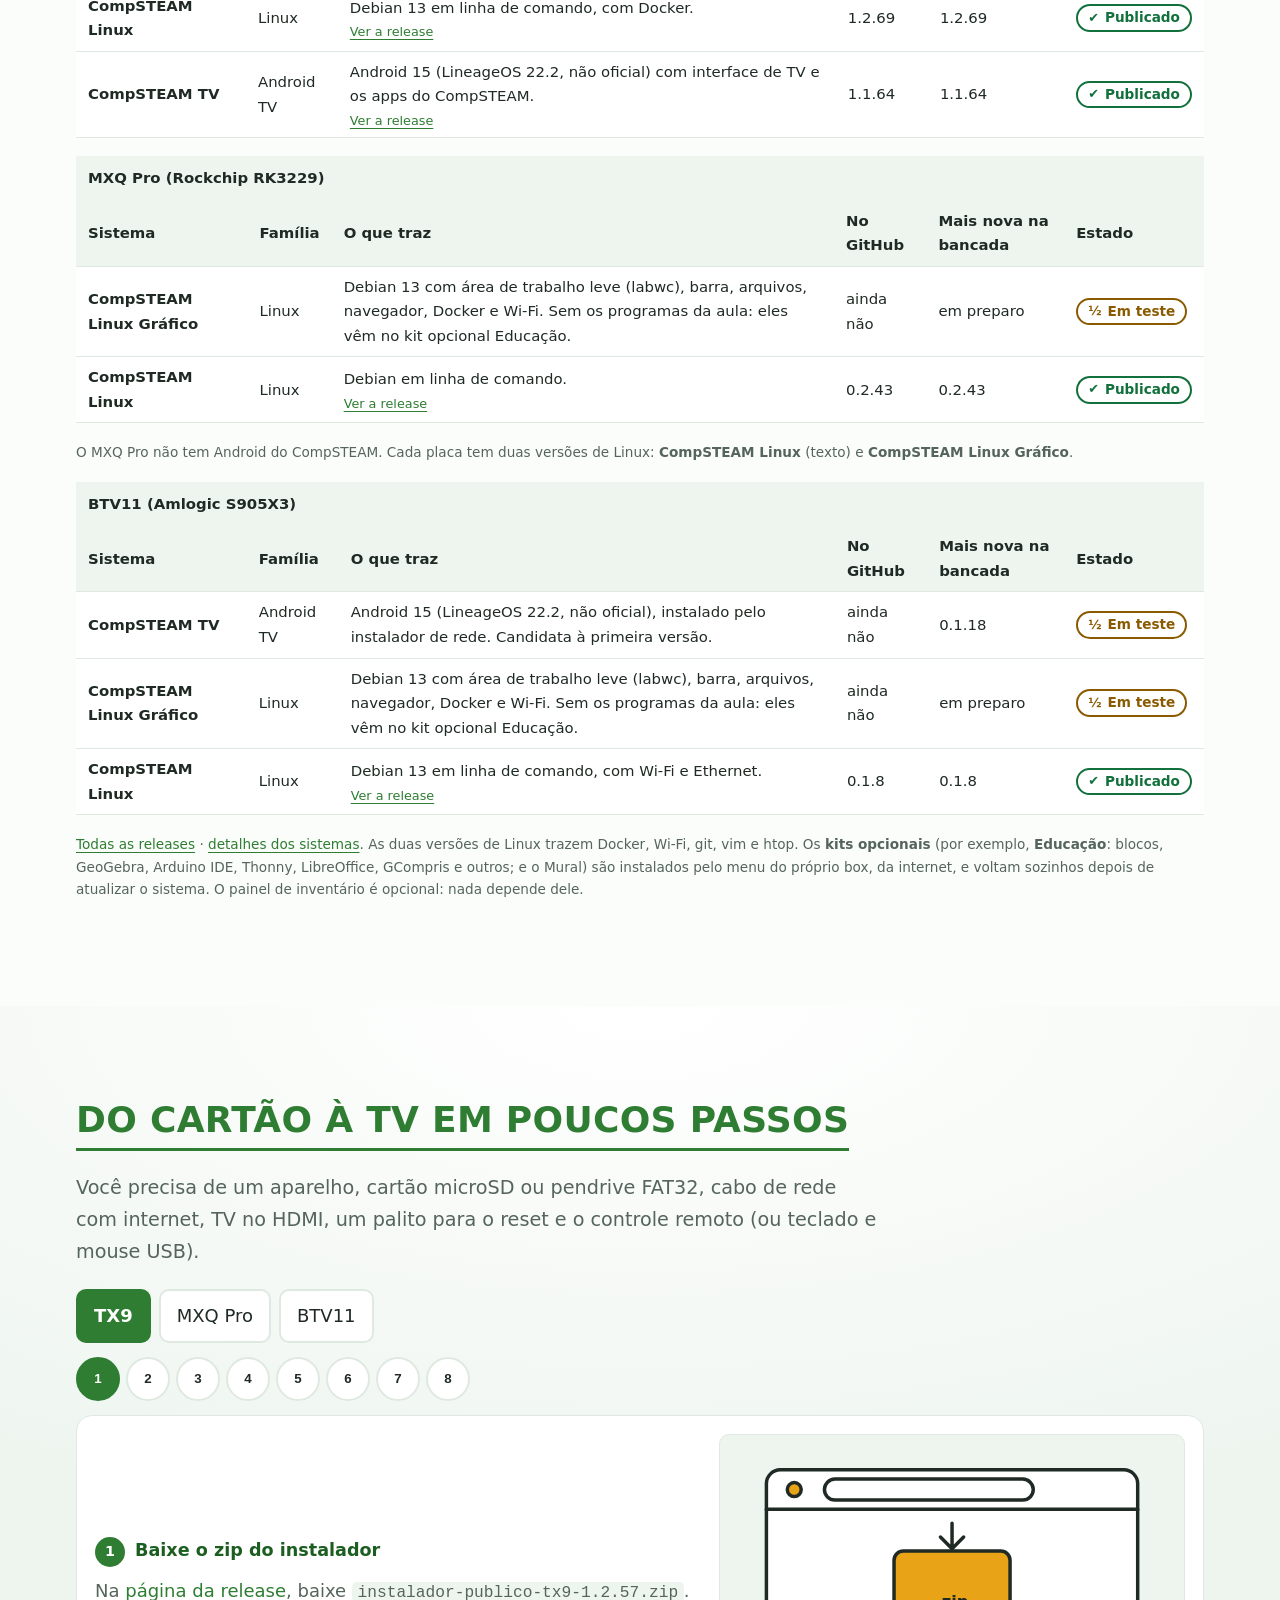
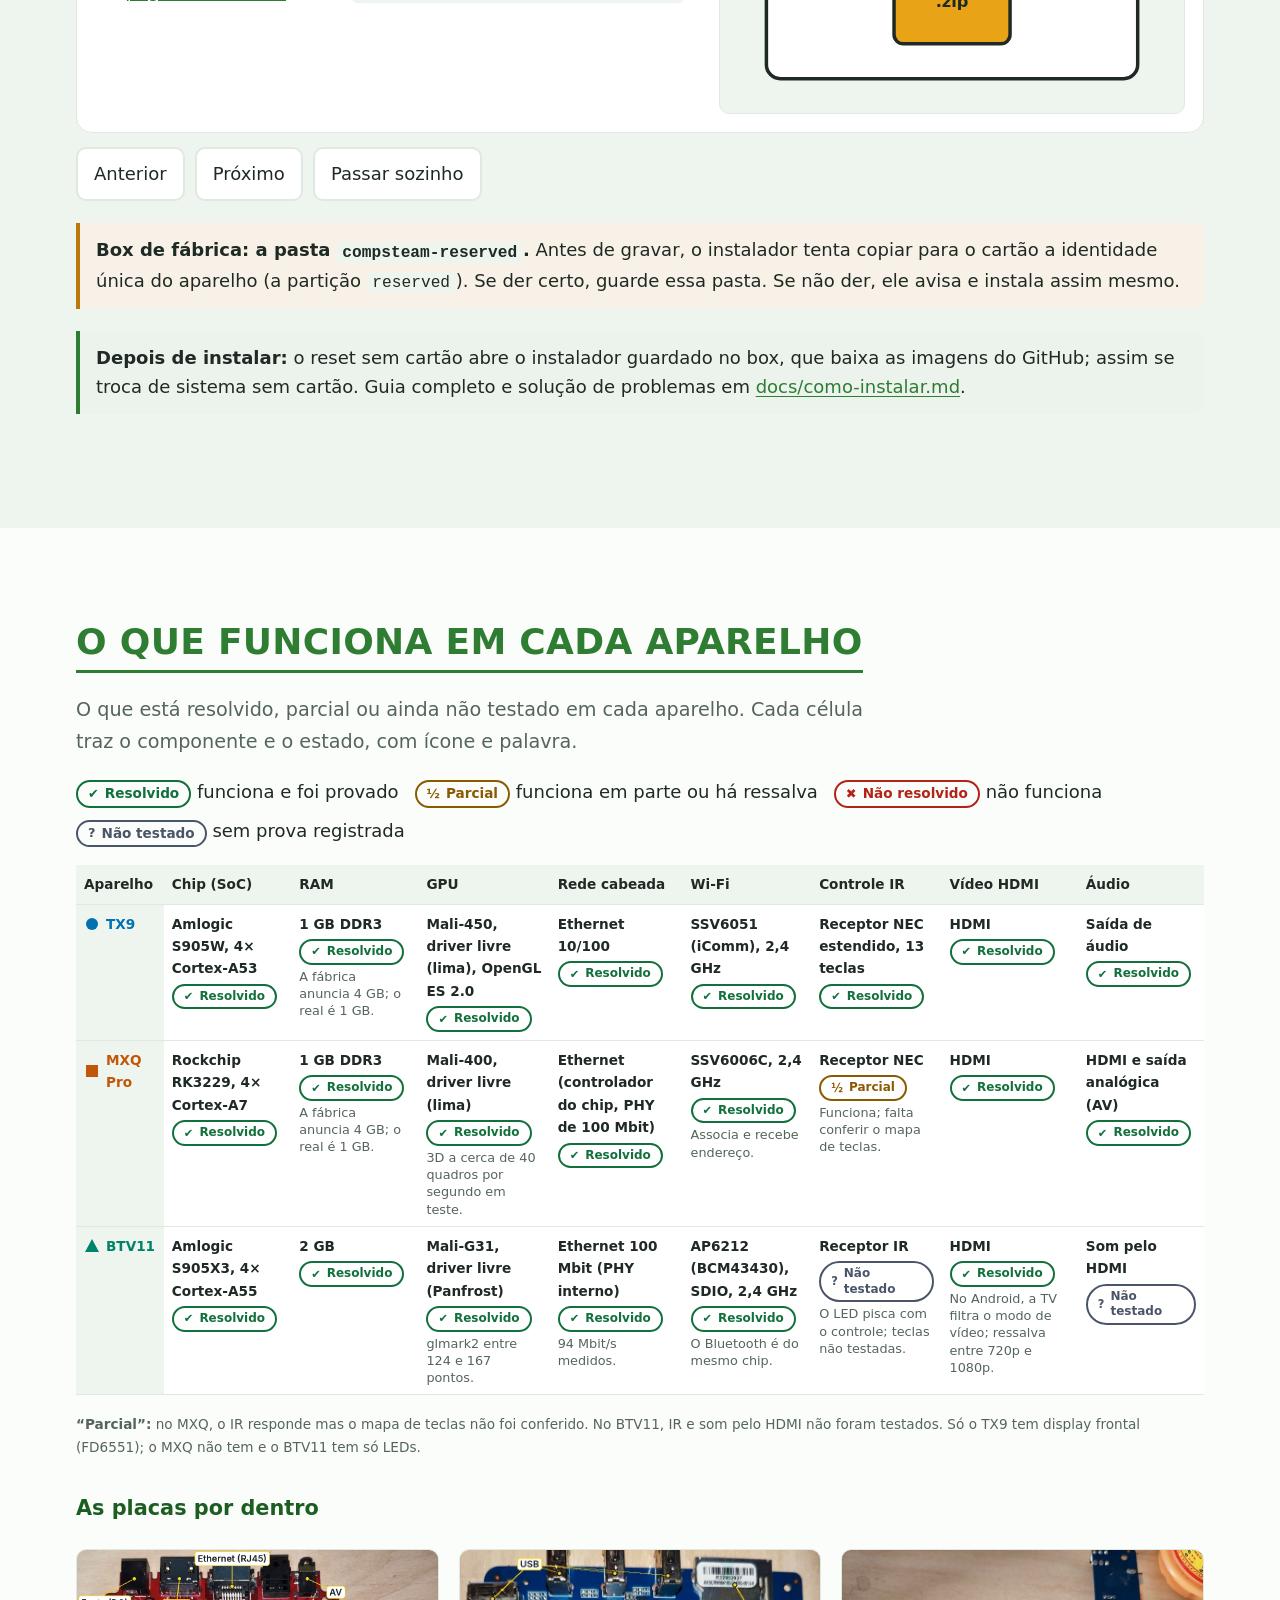
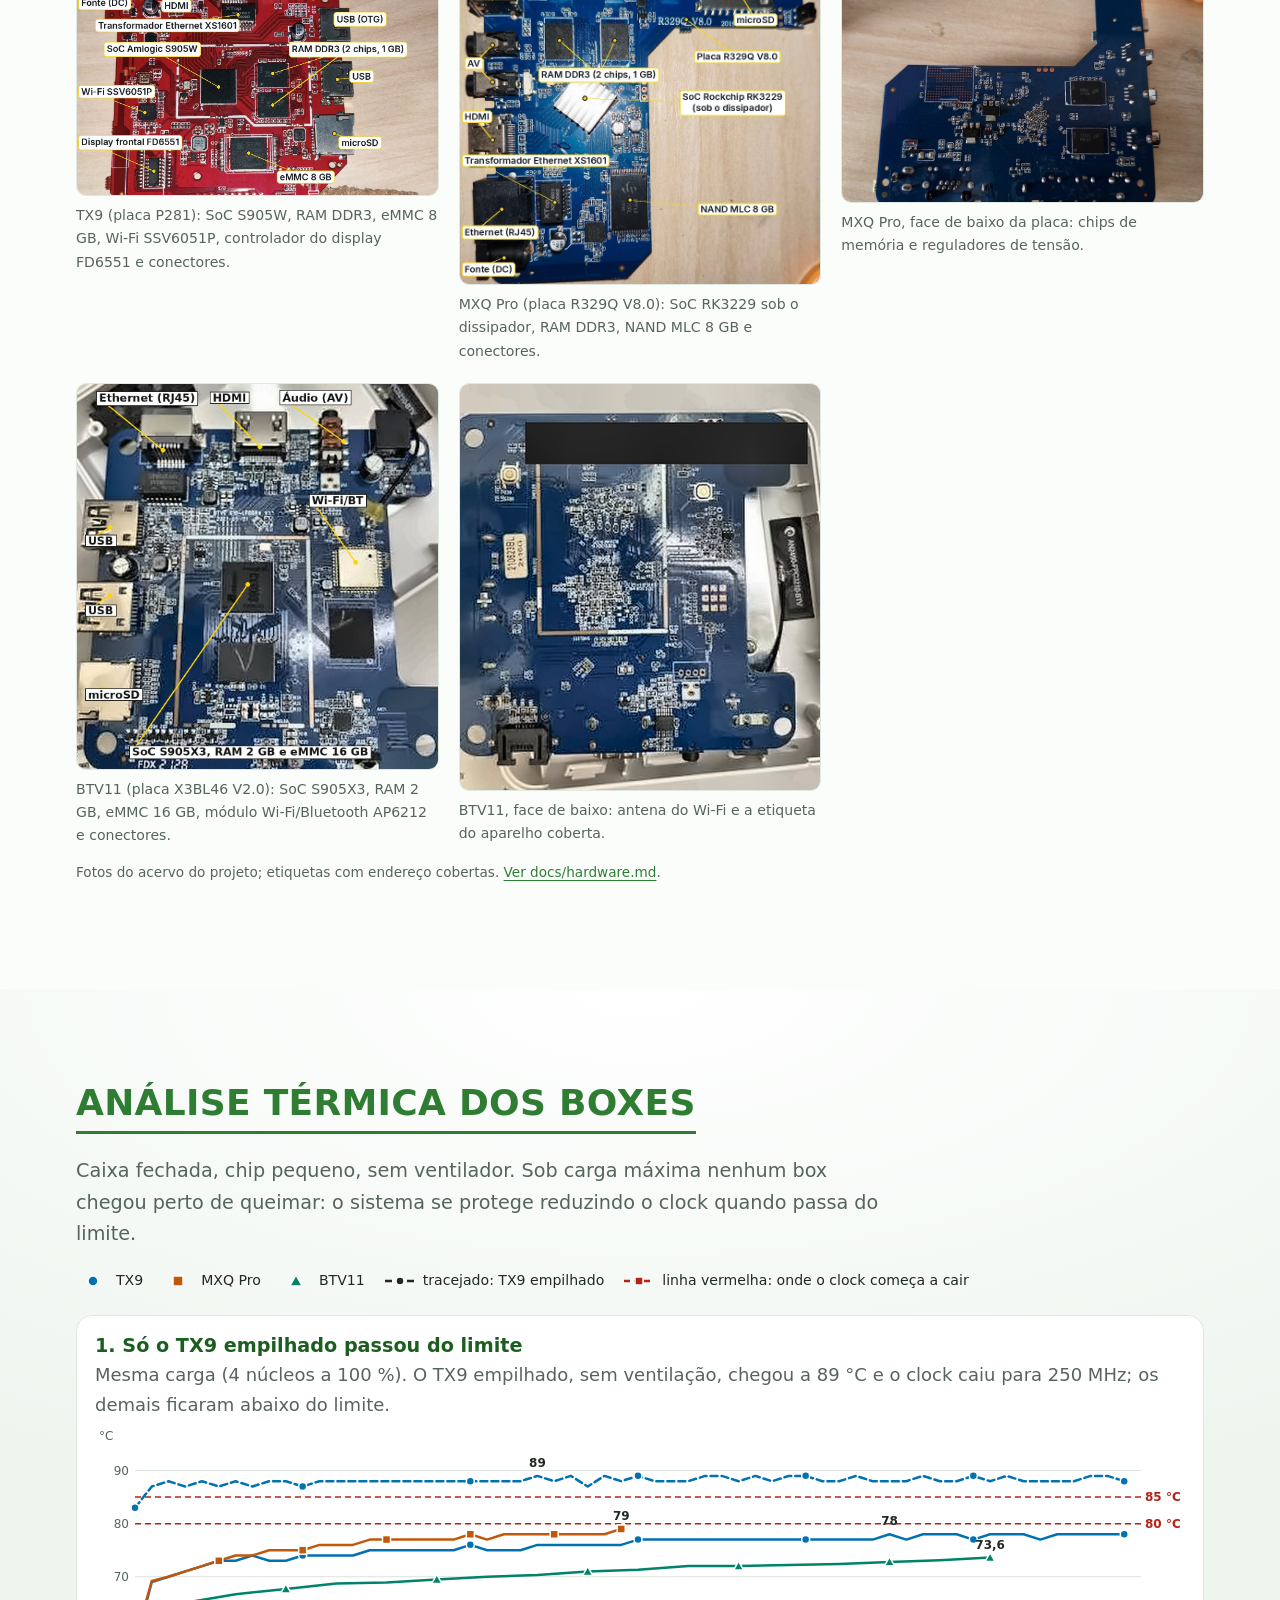
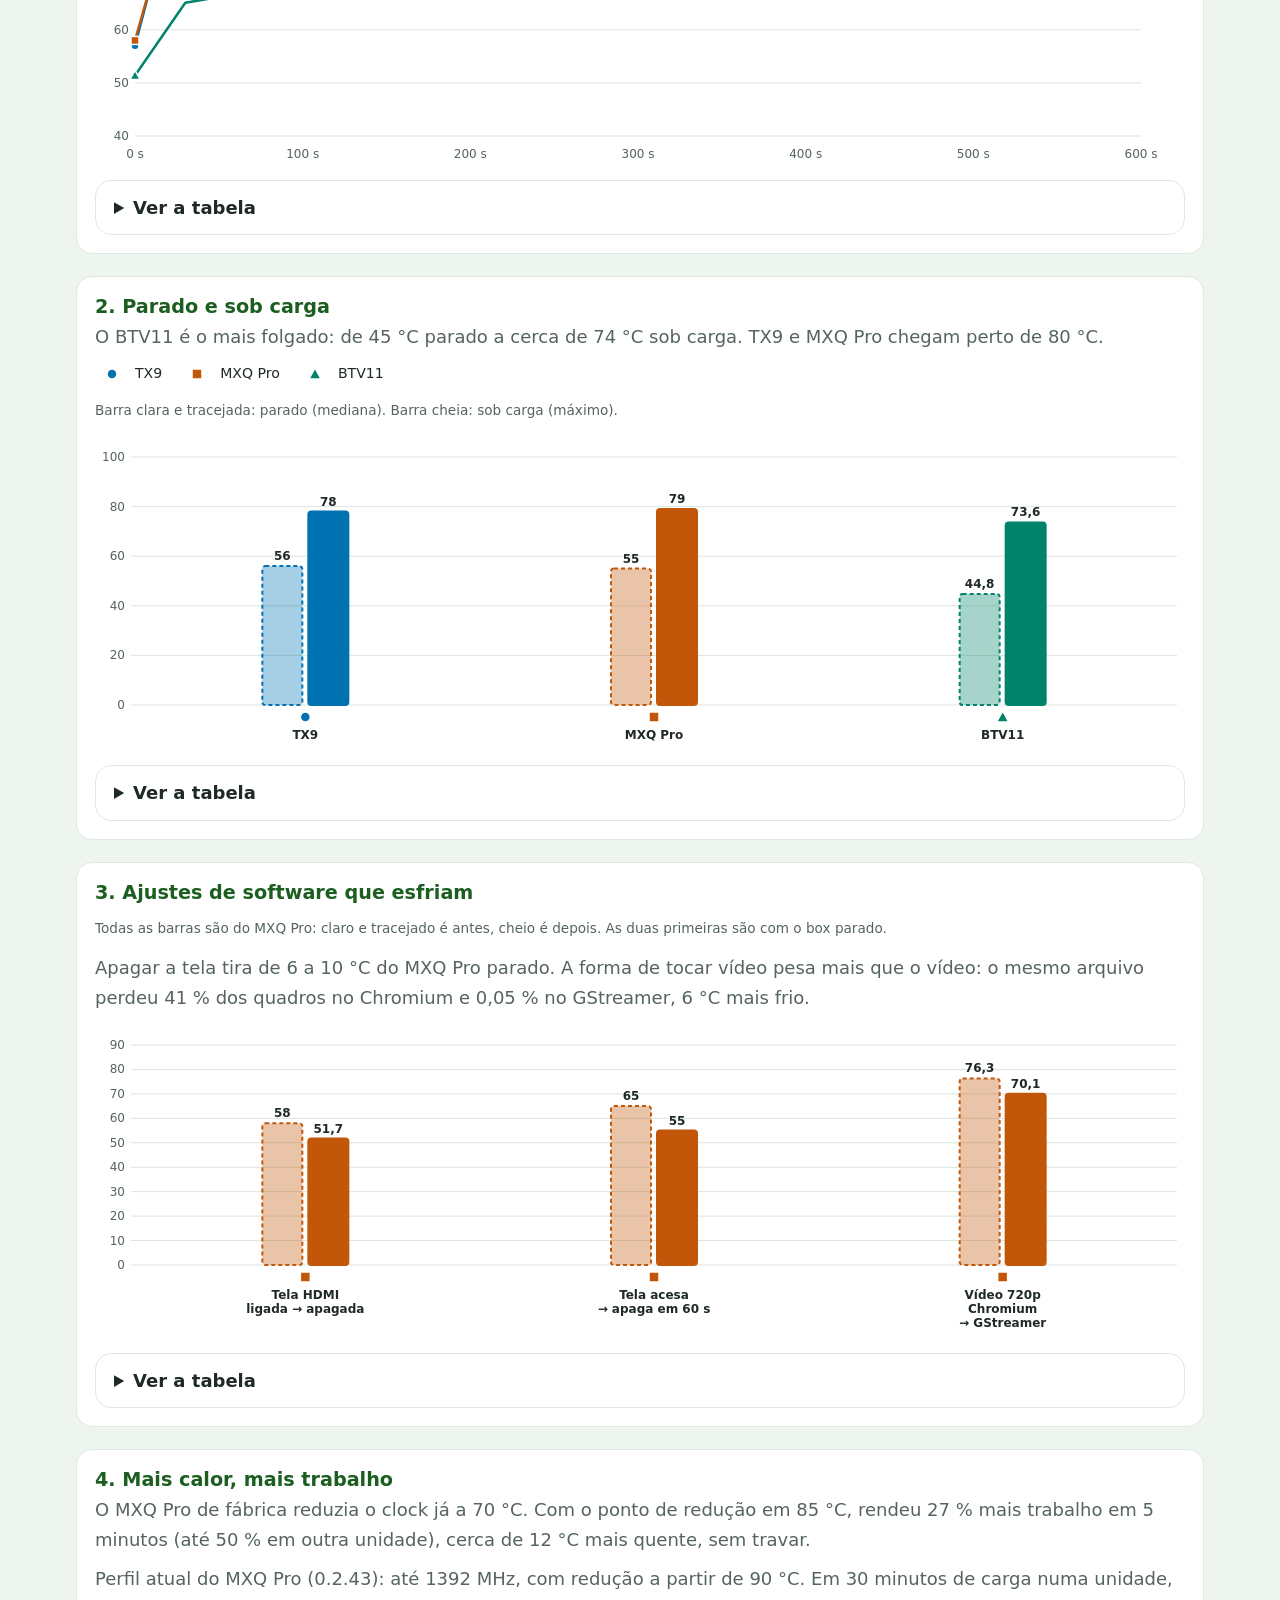
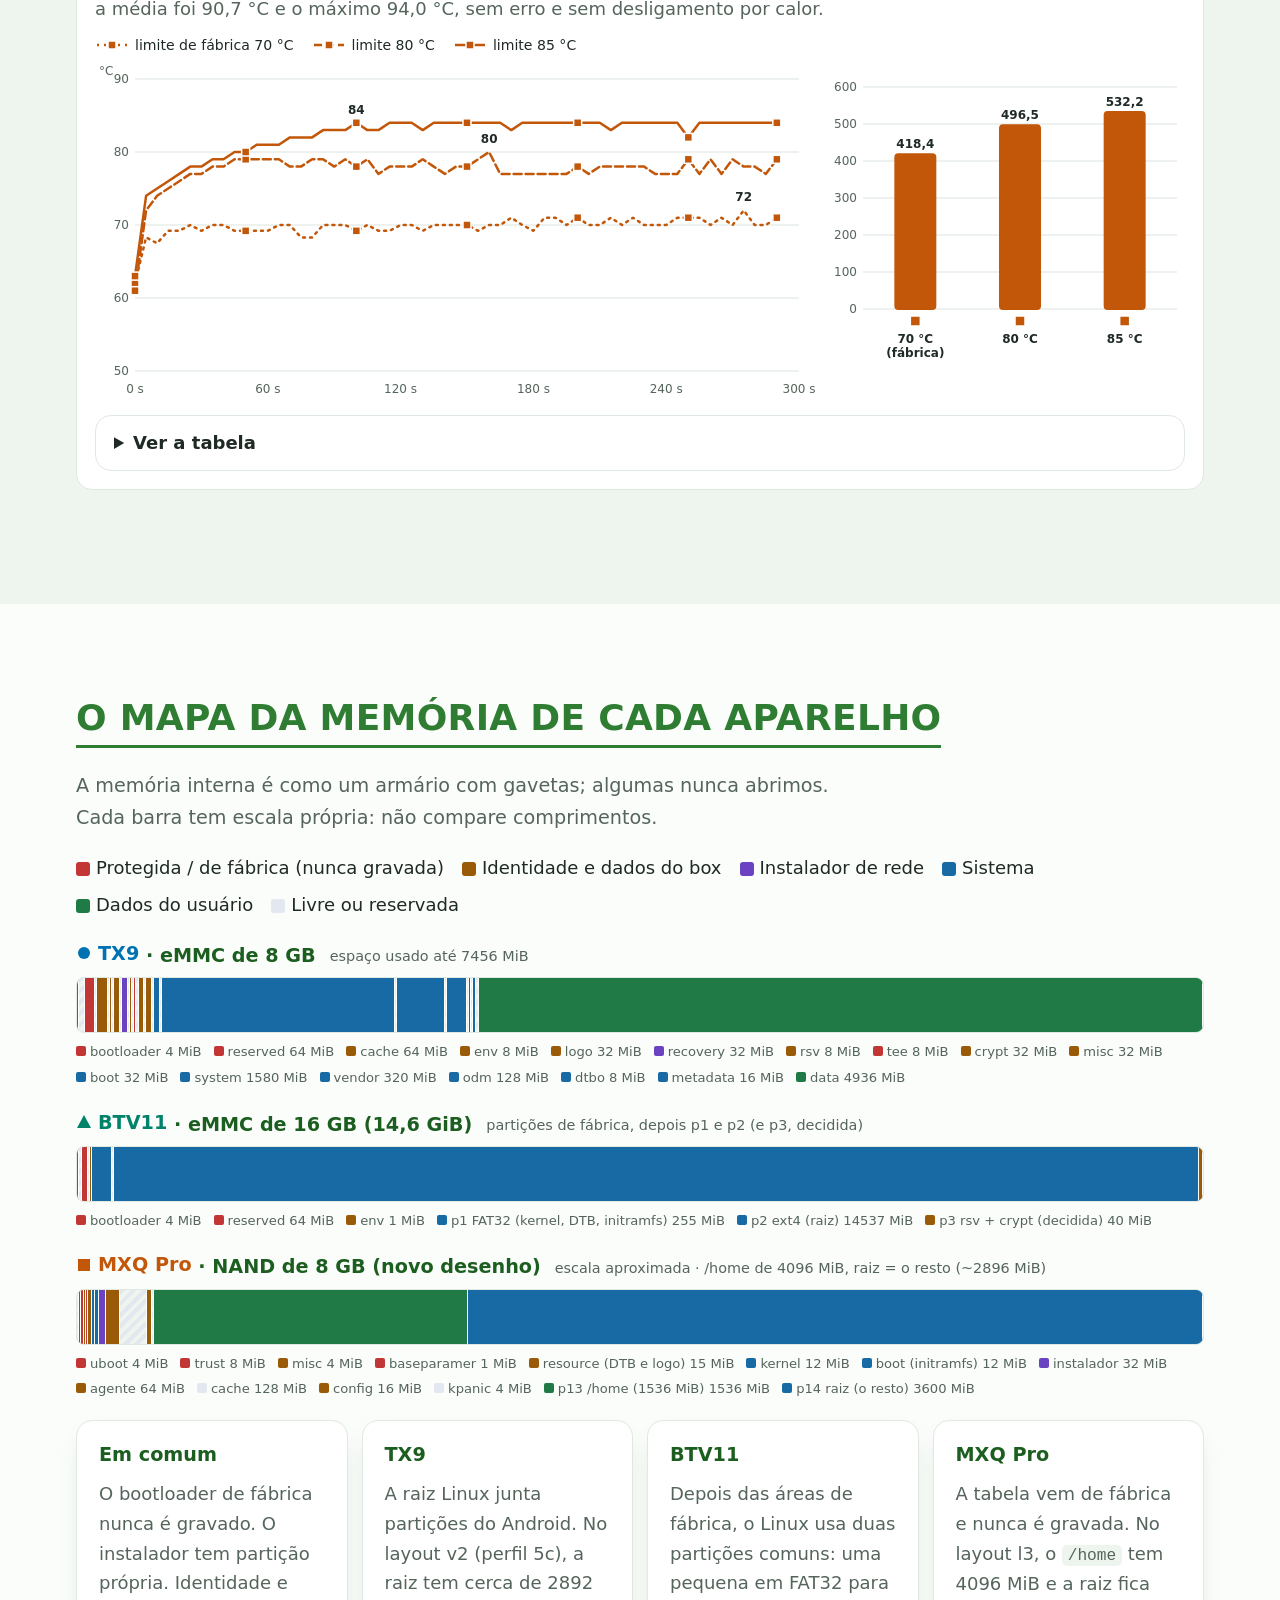
==== commit 6013b6bd: "Sistemas: Linux texto e Linux Gráfico por placa, kits opcionais, /home de 4096 MiB" ====
--- a/index.html
+++ b/index.html
@@ -117,8 +117,8 @@
 <div class="card"><h3>Software livre</h3><p>Android (LineageOS) e Linux Debian. O bootloader de fábrica nunca é trocado.</p></div>
 </div>
 <figure class="shot" style="margin-top:32px">
-<img src="imgs/compsteam/educacao-area-de-trabalho.png" width="1280" height="720" loading="lazy" alt="Área de trabalho do CompSTEAM Educação em uma TV, com painel e ícones dos programas">
-<figcaption>A área de trabalho do CompSTEAM Educação (clique para ampliar).</figcaption>
+<img src="imgs/compsteam/educacao-area-de-trabalho.png" width="1280" height="720" loading="lazy" alt="Área de trabalho do Linux Gráfico com o kit Educação em uma TV, com painel e ícones dos programas">
+<figcaption>A área de trabalho do CompSTEAM Linux Gráfico com o kit Educação instalado (clique para ampliar).</figcaption>
 </figure>
 </div>
 </section>
@@ -233,11 +233,8 @@
 <caption>TX9 (Amlogic S905W)</caption>
 <thead><tr><th scope="col">Sistema</th><th scope="col">Família</th><th scope="col">O que traz</th><th scope="col">No GitHub</th><th scope="col">Mais nova na bancada</th><th scope="col">Estado</th></tr></thead>
 <tbody>
-<tr><td data-label="Sistema"><strong>CompSTEAM Educação</strong></td><td data-label="Família">Linux</td><td data-label="O que traz">Debian 13 com blocos (TurboWarp), GeoGebra offline, Arduino IDE, Thonny, LibreOffice e GCompris. Requer o instalador 1.2.44 ou mais novo.<small><a href="https://github.com/rbeninca/tvbox/releases/tag/debian-educacao-gui-1.3.12">Ver a release</a></small></td><td data-label="No GitHub">1.3.12</td><td data-label="Mais nova na bancada">1.3.12</td><td data-label="Estado"><span class="sel ok"><span class="ic" aria-hidden="true">✔</span>Publicado</span></td></tr>
-<tr><td data-label="Sistema"><strong>CompSTEAM Linux Área de Trabalho</strong></td><td data-label="Família">Linux</td><td data-label="O que traz">Debian 13 com labwc: área de trabalho leve, painel, navegador e arquivos.<small><a href="https://github.com/rbeninca/tvbox/releases/tag/debian-labwc-gui-1.2.69">Ver a release</a></small></td><td data-label="No GitHub">1.2.69</td><td data-label="Mais nova na bancada">1.2.69</td><td data-label="Estado"><span class="sel ok"><span class="ic" aria-hidden="true">✔</span>Publicado</span></td></tr>
-<tr><td data-label="Sistema"><strong>CompSTEAM Linux Gráfico</strong></td><td data-label="Família">Linux</td><td data-label="O que traz">Debian 13 com Weston: Chromium e terminal.<small><a href="https://github.com/rbeninca/tvbox/releases/tag/debian-gui-1.2.69">Ver a release</a></small></td><td data-label="No GitHub">1.2.69</td><td data-label="Mais nova na bancada">1.2.69</td><td data-label="Estado"><span class="sel ok"><span class="ic" aria-hidden="true">✔</span>Publicado</span></td></tr>
+<tr><td data-label="Sistema"><strong>CompSTEAM Linux Gráfico</strong></td><td data-label="Família">Linux</td><td data-label="O que traz">Debian 13 com área de trabalho leve (labwc), barra, arquivos, navegador, Docker e Wi-Fi. Sem os programas da aula: eles vêm no kit opcional Educação.</td><td data-label="No GitHub">ainda não</td><td data-label="Mais nova na bancada">em preparo</td><td data-label="Estado"><span class="sel parc"><span class="ic" aria-hidden="true">½</span>Em teste</span></td></tr>
 <tr><td data-label="Sistema"><strong>CompSTEAM Linux</strong></td><td data-label="Família">Linux</td><td data-label="O que traz">Debian 13 em linha de comando, com Docker.<small><a href="https://github.com/rbeninca/tvbox/releases/tag/debian-1.2.69">Ver a release</a></small></td><td data-label="No GitHub">1.2.69</td><td data-label="Mais nova na bancada">1.2.69</td><td data-label="Estado"><span class="sel ok"><span class="ic" aria-hidden="true">✔</span>Publicado</span></td></tr>
-<tr><td data-label="Sistema"><strong>CompSTEAM Mínimo</strong></td><td data-label="Família">Linux</td><td data-label="O que traz">Alpine Linux mínimo, linha de comando, com Docker.<small><a href="https://github.com/rbeninca/tvbox/releases/tag/alpine-1.2.70">Ver a release</a></small></td><td data-label="No GitHub">1.2.70</td><td data-label="Mais nova na bancada">1.2.70</td><td data-label="Estado"><span class="sel ok"><span class="ic" aria-hidden="true">✔</span>Publicado</span></td></tr>
 <tr><td data-label="Sistema"><strong>CompSTEAM TV</strong></td><td data-label="Família">Android TV</td><td data-label="O que traz">Android 15 (LineageOS 22.2, não oficial) com interface de TV e os apps do CompSTEAM.<small><a href="https://github.com/rbeninca/tvbox/releases/tag/compsteam-tv-1.1.64">Ver a release</a></small></td><td data-label="No GitHub">1.1.64</td><td data-label="Mais nova na bancada">1.1.64</td><td data-label="Estado"><span class="sel ok"><span class="ic" aria-hidden="true">✔</span>Publicado</span></td></tr>
 </tbody></table></div>
 
@@ -246,13 +243,10 @@
 <caption>MXQ Pro (Rockchip RK3229)</caption>
 <thead><tr><th scope="col">Sistema</th><th scope="col">Família</th><th scope="col">O que traz</th><th scope="col">No GitHub</th><th scope="col">Mais nova na bancada</th><th scope="col">Estado</th></tr></thead>
 <tbody>
-<tr><td data-label="Sistema"><strong>CompSTEAM Educação</strong></td><td data-label="Família">Linux</td><td data-label="O que traz">Debian com os programas da aula.<small><a href="https://github.com/rbeninca/tvbox/releases/tag/mxqpro-debian-educacao-gui-0.2.43">Ver a release</a></small></td><td data-label="No GitHub">0.2.43</td><td data-label="Mais nova na bancada">0.2.43</td><td data-label="Estado"><span class="sel ok"><span class="ic" aria-hidden="true">✔</span>Publicado</span></td></tr>
-<tr><td data-label="Sistema"><strong>CompSTEAM Linux Área de Trabalho</strong></td><td data-label="Família">Linux</td><td data-label="O que traz">Debian com labwc: painel, arquivos e navegador.<small><a href="https://github.com/rbeninca/tvbox/releases/tag/mxqpro-debian-labwc-gui-0.2.43">Ver a release</a></small></td><td data-label="No GitHub">0.2.43</td><td data-label="Mais nova na bancada">0.2.43</td><td data-label="Estado"><span class="sel ok"><span class="ic" aria-hidden="true">✔</span>Publicado</span></td></tr>
-<tr><td data-label="Sistema"><strong>CompSTEAM Linux Gráfico</strong></td><td data-label="Família">Linux</td><td data-label="O que traz">Debian com interface gráfica.<small><a href="https://github.com/rbeninca/tvbox/releases/tag/mxqpro-debian-gui-0.2.43">Ver a release</a></small></td><td data-label="No GitHub">0.2.43</td><td data-label="Mais nova na bancada">0.2.43</td><td data-label="Estado"><span class="sel ok"><span class="ic" aria-hidden="true">✔</span>Publicado</span></td></tr>
+<tr><td data-label="Sistema"><strong>CompSTEAM Linux Gráfico</strong></td><td data-label="Família">Linux</td><td data-label="O que traz">Debian 13 com área de trabalho leve (labwc), barra, arquivos, navegador, Docker e Wi-Fi. Sem os programas da aula: eles vêm no kit opcional Educação.</td><td data-label="No GitHub">ainda não</td><td data-label="Mais nova na bancada">em preparo</td><td data-label="Estado"><span class="sel parc"><span class="ic" aria-hidden="true">½</span>Em teste</span></td></tr>
 <tr><td data-label="Sistema"><strong>CompSTEAM Linux</strong></td><td data-label="Família">Linux</td><td data-label="O que traz">Debian em linha de comando.<small><a href="https://github.com/rbeninca/tvbox/releases/tag/mxqpro-debian-0.2.43">Ver a release</a></small></td><td data-label="No GitHub">0.2.43</td><td data-label="Mais nova na bancada">0.2.43</td><td data-label="Estado"><span class="sel ok"><span class="ic" aria-hidden="true">✔</span>Publicado</span></td></tr>
-<tr><td data-label="Sistema"><strong>CompSTEAM Mínimo</strong></td><td data-label="Família">Linux</td><td data-label="O que traz">Alpine Linux, o mínimo possível.<small><a href="https://github.com/rbeninca/tvbox/releases/tag/mxqpro-alpine-0.2.43">Ver a release</a></small></td><td data-label="No GitHub">0.2.43</td><td data-label="Mais nova na bancada">0.2.43</td><td data-label="Estado"><span class="sel ok"><span class="ic" aria-hidden="true">✔</span>Publicado</span></td></tr>
 </tbody></table></div>
-<p class="hint">O MXQ Pro não tem Android do CompSTEAM.</p>
+<p class="hint">O MXQ Pro não tem Android do CompSTEAM. Cada placa tem duas versões de Linux: <strong>CompSTEAM Linux</strong> (texto) e <strong>CompSTEAM Linux Gráfico</strong>.</p>
 
 <div class="tbl" id="sistemas-btv">
 <table class="cartoes">
@@ -260,13 +254,10 @@
 <thead><tr><th scope="col">Sistema</th><th scope="col">Família</th><th scope="col">O que traz</th><th scope="col">No GitHub</th><th scope="col">Mais nova na bancada</th><th scope="col">Estado</th></tr></thead>
 <tbody>
 <tr><td data-label="Sistema"><strong>CompSTEAM TV</strong></td><td data-label="Família">Android TV</td><td data-label="O que traz">Android 15 (LineageOS 22.2, não oficial), instalado pelo instalador de rede. Candidata à primeira versão.</td><td data-label="No GitHub">ainda não</td><td data-label="Mais nova na bancada">0.1.18</td><td data-label="Estado"><span class="sel parc"><span class="ic" aria-hidden="true">½</span>Em teste</span></td></tr>
-<tr><td data-label="Sistema"><strong>CompSTEAM Educação</strong></td><td data-label="Família">Linux</td><td data-label="O que traz">Debian 13 com blocos, GeoGebra, Arduino, Thonny, LibreOffice e GCompris.<small><a href="https://github.com/rbeninca/tvbox/releases/tag/btv11-debian-educacao-gui-0.1.8">Ver a release</a></small></td><td data-label="No GitHub">0.1.8</td><td data-label="Mais nova na bancada">0.1.8</td><td data-label="Estado"><span class="sel ok"><span class="ic" aria-hidden="true">✔</span>Publicado</span></td></tr>
-<tr><td data-label="Sistema"><strong>CompSTEAM Linux Área de Trabalho</strong></td><td data-label="Família">Linux</td><td data-label="O que traz">Debian 13 com labwc: painel, arquivos, Chromium, Docker e Wi-Fi.<small><a href="https://github.com/rbeninca/tvbox/releases/tag/btv11-debian-labwc-gui-0.1.8">Ver a release</a></small></td><td data-label="No GitHub">0.1.8</td><td data-label="Mais nova na bancada">0.1.8</td><td data-label="Estado"><span class="sel ok"><span class="ic" aria-hidden="true">✔</span>Publicado</span></td></tr>
-<tr><td data-label="Sistema"><strong>CompSTEAM Linux Gráfico</strong></td><td data-label="Família">Linux</td><td data-label="O que traz">Debian 13 com Weston, Chromium, Docker e Wi-Fi.<small><a href="https://github.com/rbeninca/tvbox/releases/tag/btv11-debian-gui-0.1.8">Ver a release</a></small></td><td data-label="No GitHub">0.1.8</td><td data-label="Mais nova na bancada">0.1.8</td><td data-label="Estado"><span class="sel ok"><span class="ic" aria-hidden="true">✔</span>Publicado</span></td></tr>
+<tr><td data-label="Sistema"><strong>CompSTEAM Linux Gráfico</strong></td><td data-label="Família">Linux</td><td data-label="O que traz">Debian 13 com área de trabalho leve (labwc), barra, arquivos, navegador, Docker e Wi-Fi. Sem os programas da aula: eles vêm no kit opcional Educação.</td><td data-label="No GitHub">ainda não</td><td data-label="Mais nova na bancada">em preparo</td><td data-label="Estado"><span class="sel parc"><span class="ic" aria-hidden="true">½</span>Em teste</span></td></tr>
 <tr><td data-label="Sistema"><strong>CompSTEAM Linux</strong></td><td data-label="Família">Linux</td><td data-label="O que traz">Debian 13 em linha de comando, com Wi-Fi e Ethernet.<small><a href="https://github.com/rbeninca/tvbox/releases/tag/btv11-debian-0.1.8">Ver a release</a></small></td><td data-label="No GitHub">0.1.8</td><td data-label="Mais nova na bancada">0.1.8</td><td data-label="Estado"><span class="sel ok"><span class="ic" aria-hidden="true">✔</span>Publicado</span></td></tr>
-<tr><td data-label="Sistema"><strong>CompSTEAM Mínimo</strong></td><td data-label="Família">Linux</td><td data-label="O que traz">Alpine Linux mínimo, com Wi-Fi e Ethernet.<small><a href="https://github.com/rbeninca/tvbox/releases/tag/btv11-alpine-0.1.8">Ver a release</a></small></td><td data-label="No GitHub">0.1.8</td><td data-label="Mais nova na bancada">0.1.8</td><td data-label="Estado"><span class="sel ok"><span class="ic" aria-hidden="true">✔</span>Publicado</span></td></tr>
 </tbody></table></div>
-<p class="hint"><a href="https://github.com/rbeninca/tvbox/releases">Todas as releases</a> · <a href="https://github.com/rbeninca/tvbox/blob/main/docs/sistemas.md">detalhes dos sistemas</a>. Todas as variações de Linux trazem Docker, Wi-Fi, git, vim e htop.</p>
+<p class="hint"><a href="https://github.com/rbeninca/tvbox/releases">Todas as releases</a> · <a href="https://github.com/rbeninca/tvbox/blob/main/docs/sistemas.md">detalhes dos sistemas</a>. As duas versões de Linux trazem Docker, Wi-Fi, git, vim e htop. Os <strong>kits opcionais</strong> (por exemplo, <strong>Educação</strong>: blocos, GeoGebra, Arduino IDE, Thonny, LibreOffice, GCompris e outros; e o Mural) são instalados pelo menu do próprio box, da internet, e voltam sozinhos depois de atualizar o sistema. O painel de inventário é opcional: nada depende dele.</p>
 </div>
 </section>
 
@@ -289,13 +280,13 @@
 <li class="passo"><div><h3>Segure o botão reset e ligue</h3><p>O botão fica num furo no fundo do box. Segure com o palito e ligue a fonte. Solte após cerca de 5 segundos.</p></div>
 <div class="figs"><svg class="dia" viewBox="0 0 400 240" role="img" aria-label="Desenho: o fundo do box com um furo pequeno e um palito apertando o botão reset"><rect class="f" x="60" y="50" width="280" height="150" rx="16"/><circle class="a" cx="200" cy="125" r="12"/><circle class="f" cx="200" cy="125" r="4"/><path class="l" d="M200 125 L300 40"/><text x="200" y="185" text-anchor="middle">reset</text></svg></div></li>
 <li class="passo"><div><h3>Escolha o sistema na TV</h3><p>A lista mostra os sistemas disponíveis no GitHub. Use as setas e OK.</p></div>
-<div class="figs"><figure class="shot"><img src="imgs/compsteam/instalador-lista-de-sistemas.png" width="1280" height="720" loading="lazy" alt="Tela do instalador na TV com a lista de sistemas: Alpine, Android TV, Debian, Educação e Debian gráfico. Use as setas e OK para escolher."><figcaption>Lista de sistemas do instalador.</figcaption></figure></div></li>
+<div class="figs"><figure class="shot"><img src="imgs/compsteam/instalador-lista-de-sistemas.png" width="1280" height="720" loading="lazy" alt="Tela do instalador na TV com a lista de sistemas (captura de uma versão anterior): Alpine, Android TV, Debian, Educação e Debian gráfico. Use as setas e OK para escolher."><figcaption>Lista de sistemas do instalador.</figcaption></figure></div></li>
 <li class="passo"><div><h3>Atualizar ou instalação limpa</h3><p>Se o box já tem um CompSTEAM, escolha <em>Atualizar</em> (guarda a pasta de dados) ou <em>Instalação limpa</em> (apaga tudo).</p></div>
 <div class="figs"><figure class="shot"><img src="imgs/compsteam/instalador-atualizar-ou-limpa.png" width="1280" height="720" loading="lazy" alt="Tela do instalador perguntando se atualiza ou faz instalação limpa"><figcaption>A pergunta que o instalador faz.</figcaption></figure></div></li>
 <li class="passo"><div><h3>Dez segundos para desistir, depois a gravação</h3><p>Você tem 10 segundos para cancelar. Depois o instalador grava a memória do box, de 2 a cerca de 20 minutos. <strong>Não desligue.</strong></p></div>
 <div class="figs dois"><figure class="shot"><img src="imgs/compsteam/instalador-contagem-antes-de-gravar.png" width="1280" height="720" loading="lazy" alt="Tela do instalador com a contagem regressiva de 10 segundos antes de gravar"><figcaption>Antes: a contagem.</figcaption></figure><figure class="shot"><img src="imgs/compsteam/instalador-progresso-gravacao.png" width="1280" height="720" loading="lazy" alt="Tela do instalador mostrando o progresso da gravação partição por partição"><figcaption>Durante: o progresso.</figcaption></figure></div></li>
 <li class="passo"><div><h3>Pronto: tire o cartão</h3><p>Tudo gravado e conferido, o box reinicia no sistema novo. Tire o cartão: com ele no box, o instalador do cartão sempre abre.</p></div>
-<div class="figs dois"><figure class="shot"><img src="imgs/compsteam/instalador-fim.png" width="1280" height="720" loading="lazy" alt="Tela do instalador com tudo gravado e conferido, reiniciando no sistema novo"><figcaption>Fim da instalação.</figcaption></figure><figure class="shot"><img src="imgs/compsteam/educacao-area-de-trabalho.png" width="1280" height="720" loading="lazy" alt="Primeira tela do sistema novo: a área de trabalho do CompSTEAM Educação"><figcaption>O sistema novo (Educação).</figcaption></figure></div></li>
+<div class="figs dois"><figure class="shot"><img src="imgs/compsteam/instalador-fim.png" width="1280" height="720" loading="lazy" alt="Tela do instalador com tudo gravado e conferido, reiniciando no sistema novo"><figcaption>Fim da instalação.</figcaption></figure><figure class="shot"><img src="imgs/compsteam/educacao-area-de-trabalho.png" width="1280" height="720" loading="lazy" alt="Primeira tela do sistema novo: a área de trabalho do Linux Gráfico com o kit Educação"><figcaption>O sistema novo (Linux Gráfico com o kit Educação).</figcaption></figure></div></li>
 </ol>
 <div class="ctl" id="ctl-passos"><button type="button" id="p-ant">Anterior</button><button type="button" id="p-prox">Próximo</button><button type="button" id="p-auto" aria-pressed="false">Passar sozinho</button><span class="visually-hidden" id="passo-vivo" aria-live="polite"></span></div>
 <div class="note"><strong>Box de fábrica: a pasta <code>compsteam-reserved</code>.</strong> Antes de gravar, o instalador tenta copiar para o cartão a identidade única do aparelho (a partição <code>reserved</code>). Se der certo, guarde essa pasta. Se não der, ele avisa e instala assim mesmo.</div>
@@ -450,15 +441,15 @@
 <div class="barra" id="b-btv" role="img" aria-label="Barra proporcional da eMMC do BTV11: bootloader, reserved e env de fábrica, p1 de boot em FAT, p2 raiz ext4 e p3 pequena para identidade e agente"></div>
 <ul class="lista-p" id="l-btv"></ul>
 
-<div class="barra-t"><h3><span class="box-id c-mxq"><svg viewBox="0 0 16 16" aria-hidden="true"><rect x="2" y="2" width="12" height="12" fill="currentColor"/></svg>MXQ Pro</span> · NAND de 8 GB (novo desenho)</h3><span class="tot">escala aproximada · /home de 1536 MiB, raiz = o resto</span></div>
-<div class="barra" id="b-mxq" role="img" aria-label="Barra proporcional da NAND do MXQ Pro: partições de fábrica e do projeto até 304 MiB, depois home de 1536 MiB e a raiz ocupando o resto"></div>
+<div class="barra-t"><h3><span class="box-id c-mxq"><svg viewBox="0 0 16 16" aria-hidden="true"><rect x="2" y="2" width="12" height="12" fill="currentColor"/></svg>MXQ Pro</span> · NAND de 8 GB (novo desenho)</h3><span class="tot">escala aproximada · /home de 4096 MiB, raiz = o resto (~2896 MiB)</span></div>
+<div class="barra" id="b-mxq" role="img" aria-label="Barra proporcional da NAND do MXQ Pro: partições de fábrica e do projeto até 304 MiB, depois home de 4096 MiB e a raiz ocupando o resto"></div>
 <ul class="lista-p" id="l-mxq"></ul>
 
 <div class="comp">
 <div class="card"><h3>Em comum</h3><p>O bootloader de fábrica nunca é gravado. O instalador tem partição própria. Identidade e agente ficam em partições que nenhuma instalação apaga.</p></div>
-<div class="card"><h3>TX9</h3><p>A raiz Linux pode juntar até seis partições do Android (perfis 5a, 5b e 5c); o volume 5b soma 6988 MiB.</p></div>
+<div class="card"><h3>TX9</h3><p>A raiz Linux junta partições do Android. No layout v2 (perfil 5c), a raiz tem cerca de 2892 MiB e o <code>/home</code> 4096 MiB.</p></div>
 <div class="card"><h3>BTV11</h3><p>Depois das áreas de fábrica, o Linux usa duas partições comuns: uma pequena em FAT32 para o boot (p1) e uma ext4 com a raiz (p2). Uma p3 de 40 MiB para identidade e agente entra com a próxima versão.</p></div>
-<div class="card"><h3>MXQ Pro</h3><p>A tabela vem de fábrica e nunca é gravada. No novo desenho, o <code>/home</code> tem 1536 MiB e a raiz fica com o restante. A Educação do MXQ precisa dele.</p></div>
+<div class="card"><h3>MXQ Pro</h3><p>A tabela vem de fábrica e nunca é gravada. No layout l3, o <code>/home</code> tem 4096 MiB e a raiz fica com o restante (cerca de 2896 MiB na NAND de 8 GB). O kit Educação cabe na camada gravável do <code>/home</code>.</p></div>
 </div>
 <div class="caixa-cuidado"><strong>Cuidado:</strong> estas barras são esquemas. Nada aqui é para gravar à mão.</div>
 
@@ -535,7 +526,7 @@
 <li data-est="4" data-seg="6" data-selo="visto"><h4>Miniloader e trust (OP-TEE)</h4><p>O miniloader carrega o código de segurança e o U-Boot.</p></li>
 <li data-est="5" data-seg="6" data-selo="visto"><h4>O U-Boot lê a memória interna</h4><p>Ele busca o DTB, o logo, o kernel e o initramfs na memória interna.</p></li>
 <li data-est="6" data-seg="6" data-selo="visto" data-log="Starting kernel ..."><h4>O kernel 6.12 sobe</h4><p>O U-Boot entrega o kernel e o DTB.</p></li>
-<li data-est="6" data-seg="6" data-selo="visto" data-log="switch_root"><h4>O initramfs troca a raiz</h4><p>Ele passa para a raiz Debian ou Alpine.</p></li>
+<li data-est="6" data-seg="6" data-selo="visto" data-log="switch_root"><h4>O initramfs troca a raiz</h4><p>Ele passa para a raiz Debian.</p></li>
 <li data-est="7" data-seg="4" data-selo="visto"><h4>O sistema abre a porta</h4><p>Logo do CompSTEAM, depois o sistema ou a tela de login.</p></li>
 <li data-est="1" data-seg="8" data-selo="visto" data-ramo><h4>Atalho: MaskROM pelo USB</h4><p>Se o PC manda sinal pelo USB, a BootROM não lê o disco e passa a receber o programa pelo cabo. Serve para testar um Linux só na RAM, sem gravar nada.</p></li>
 </ol>
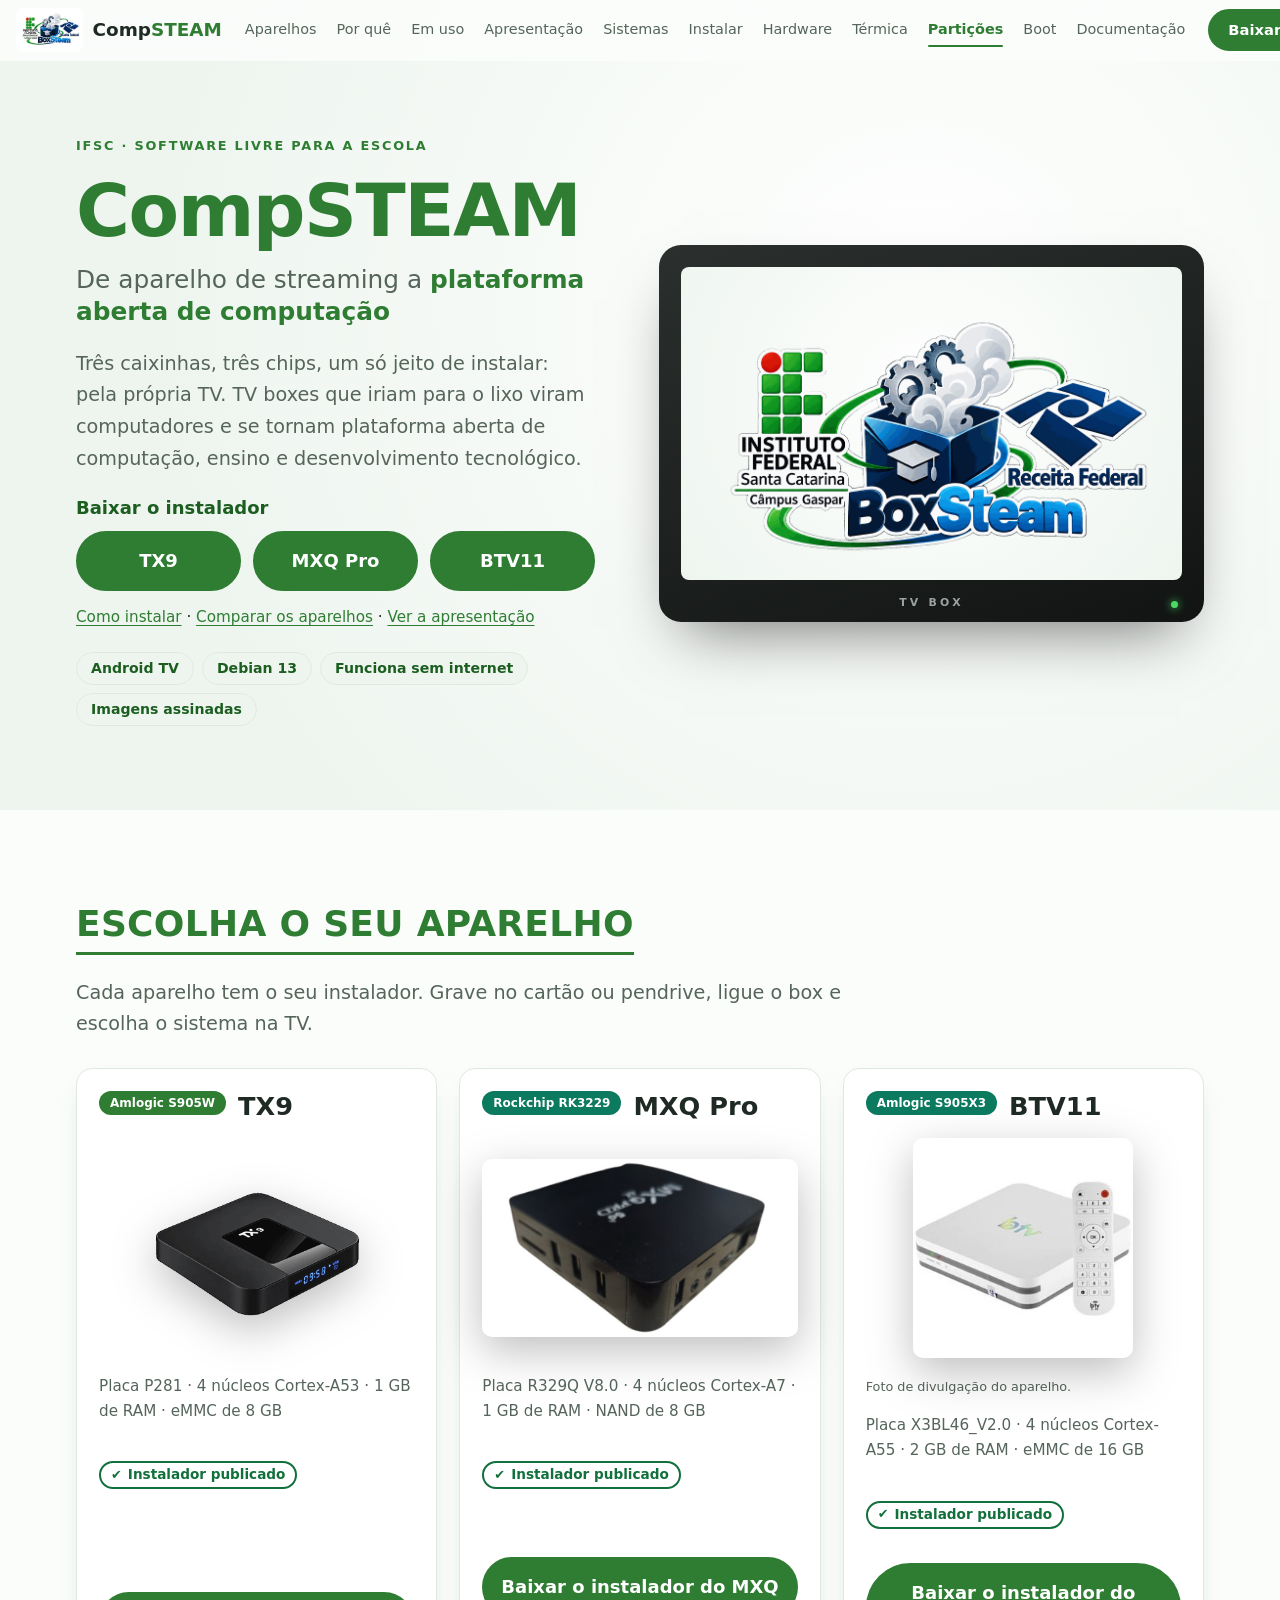
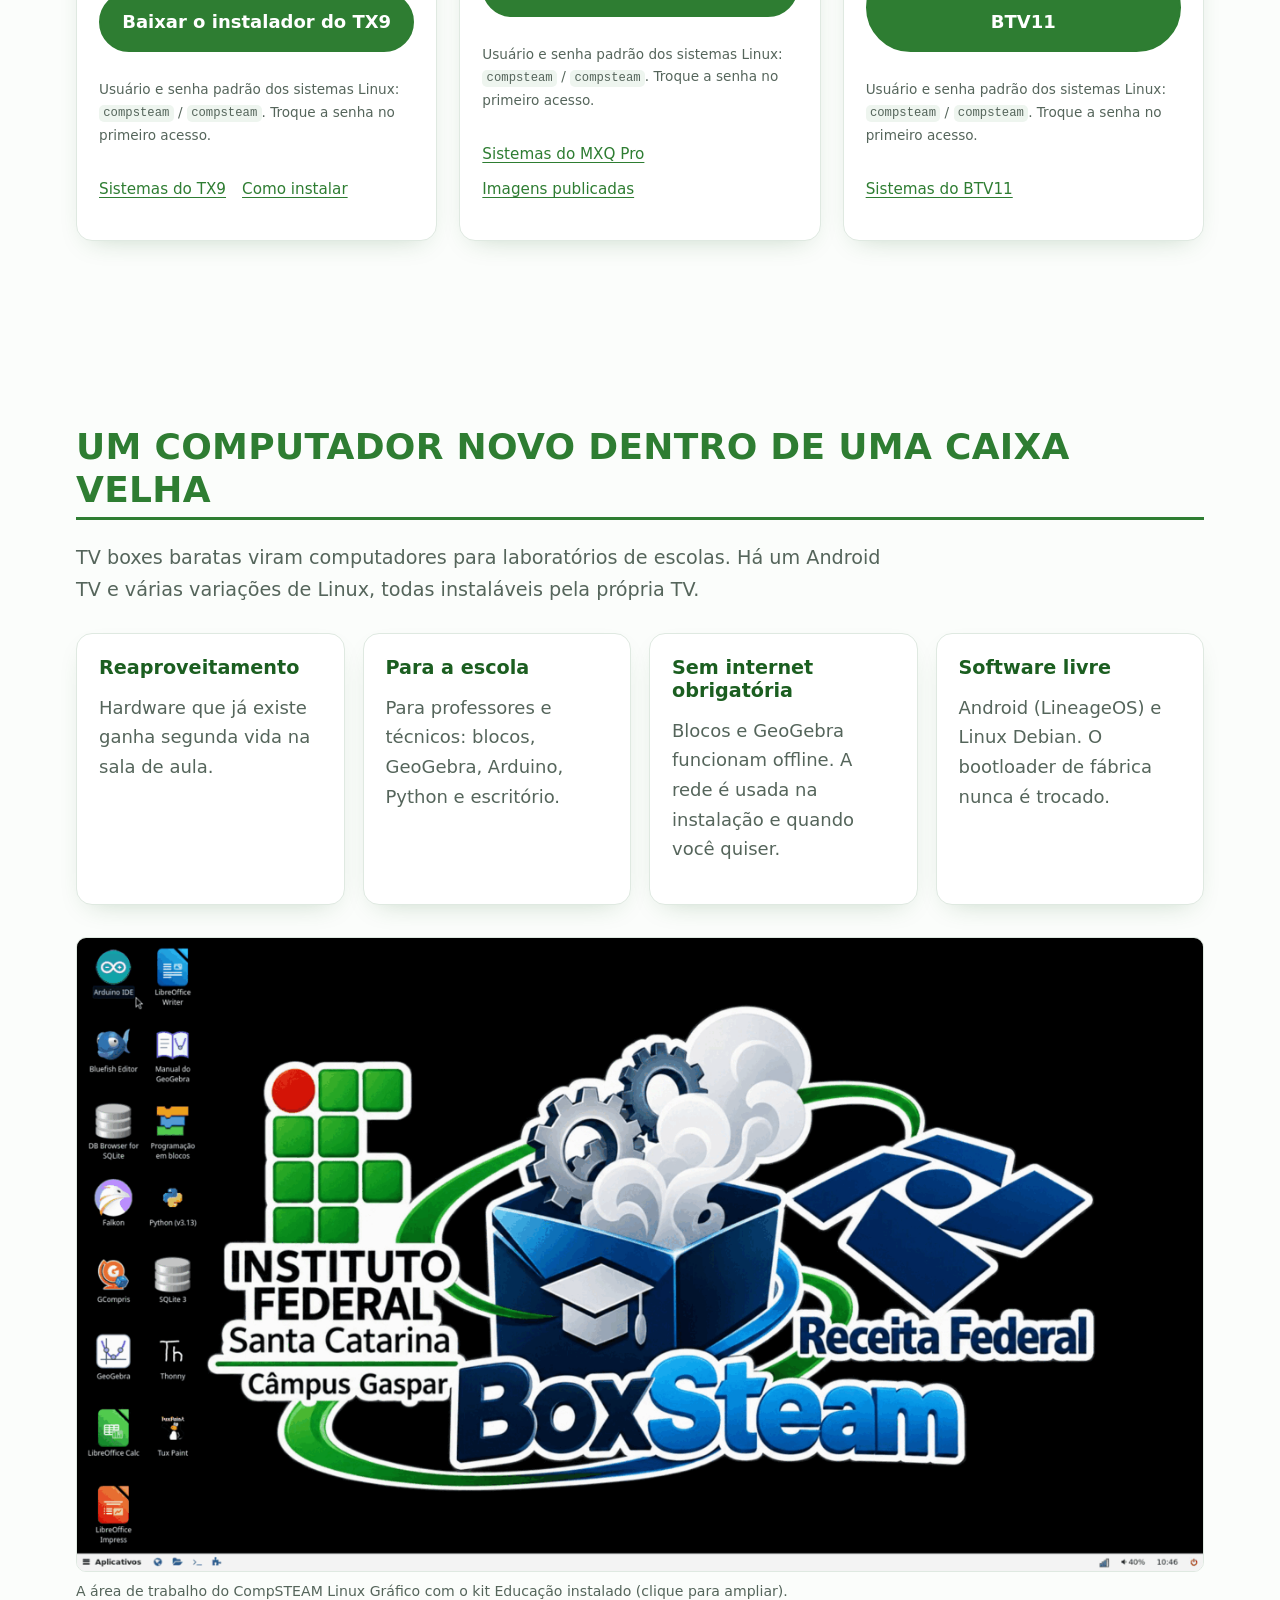
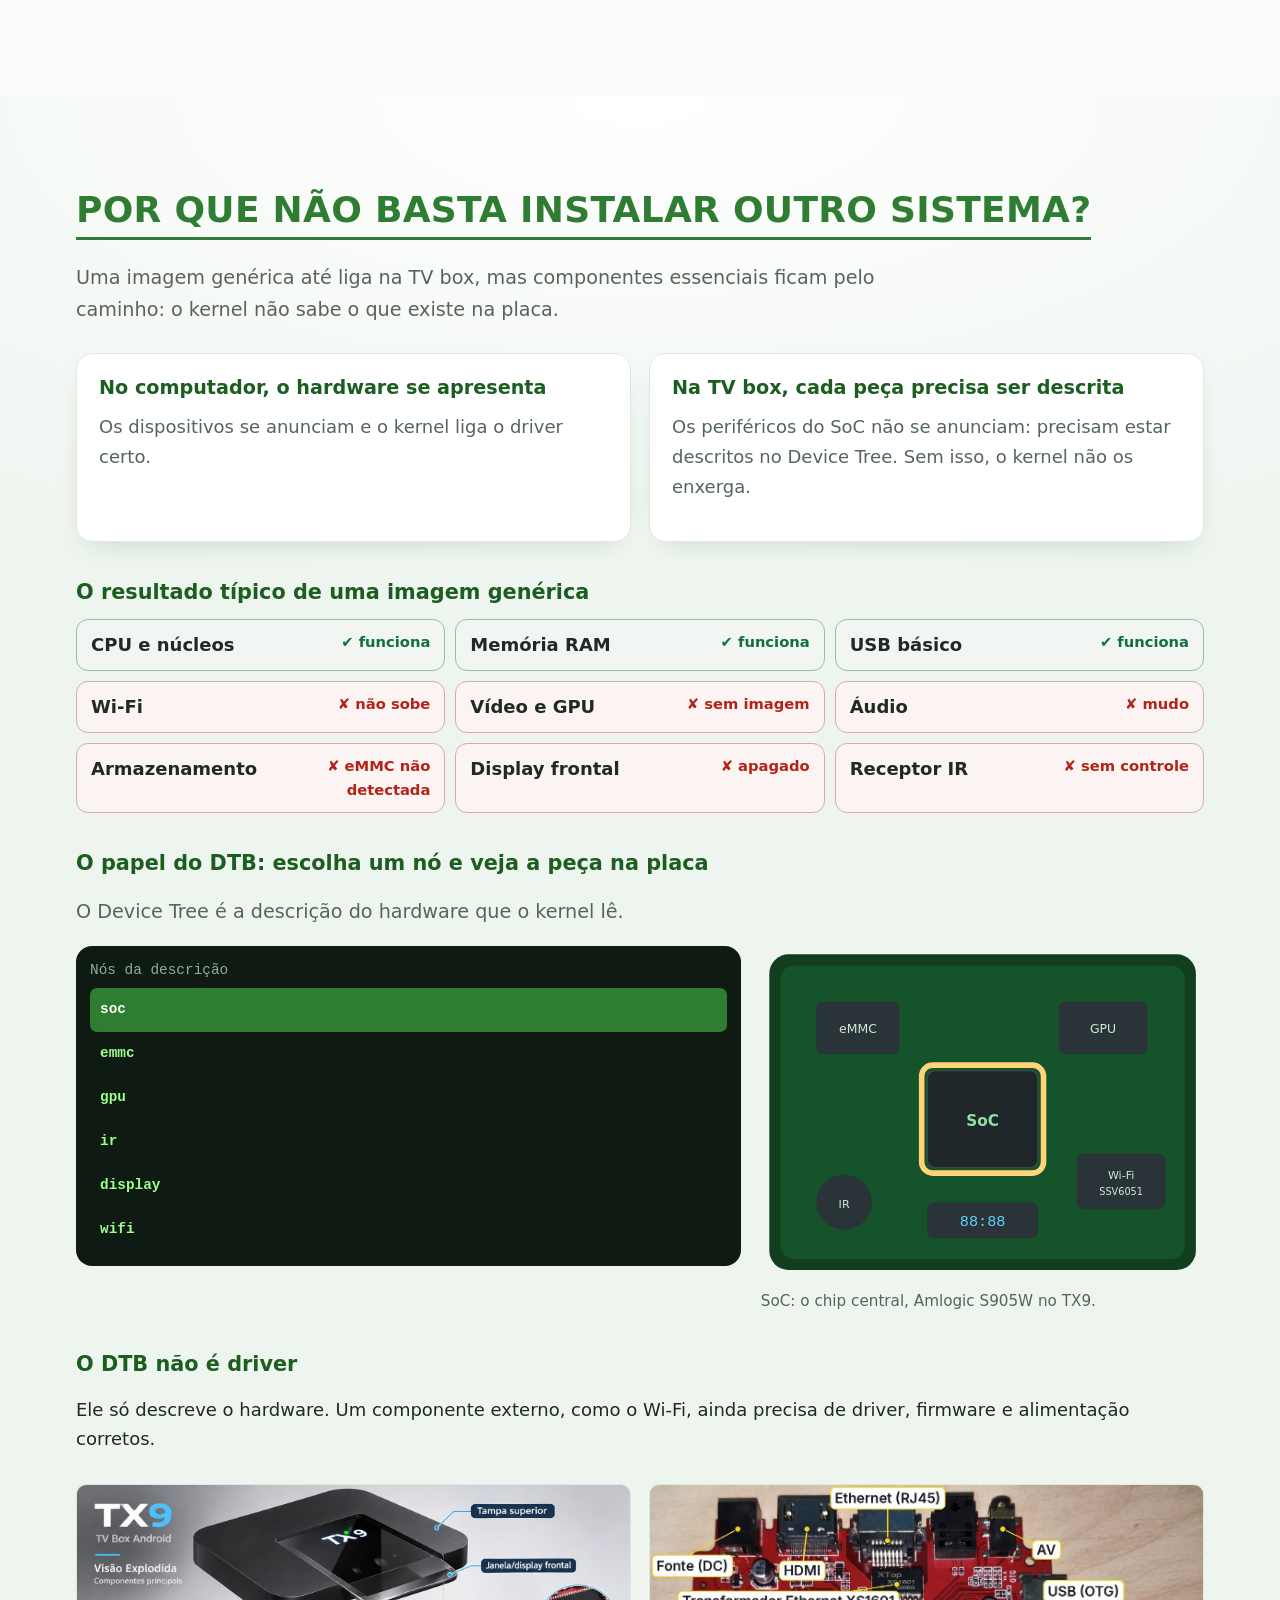
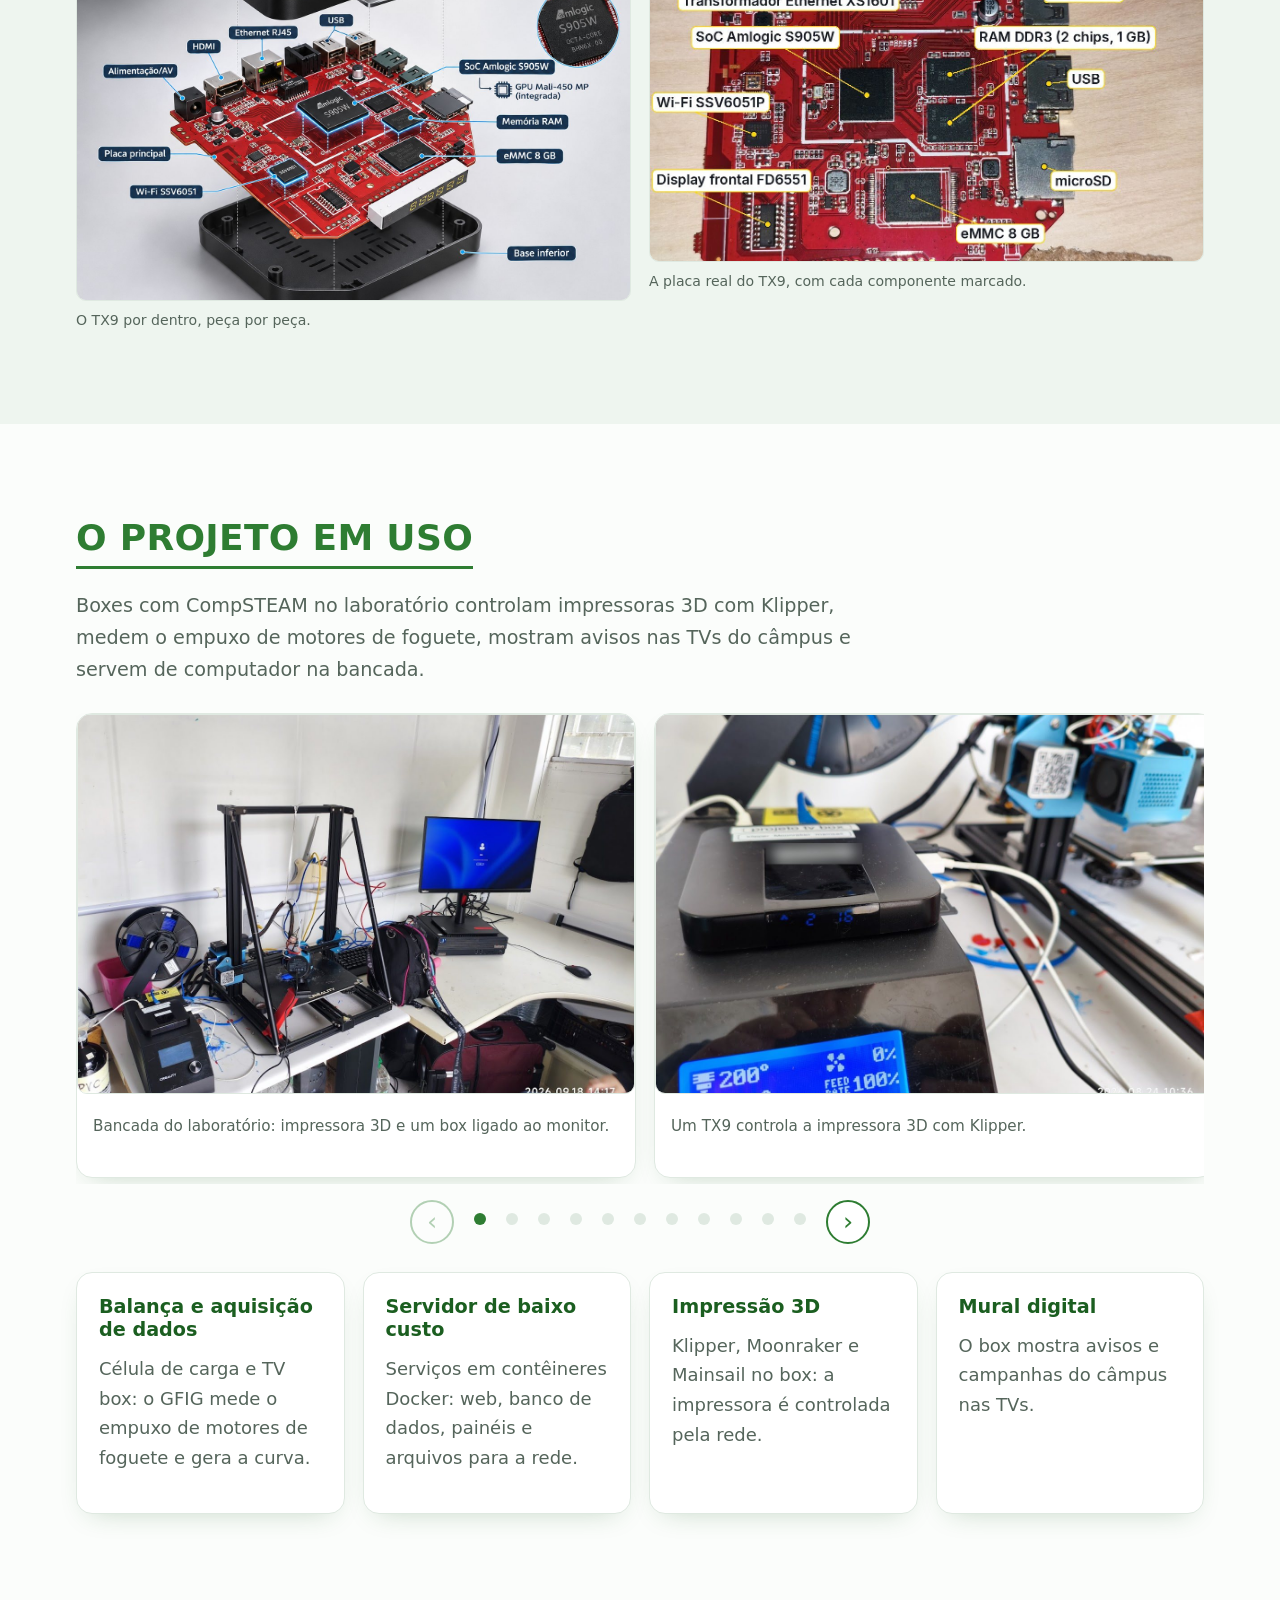
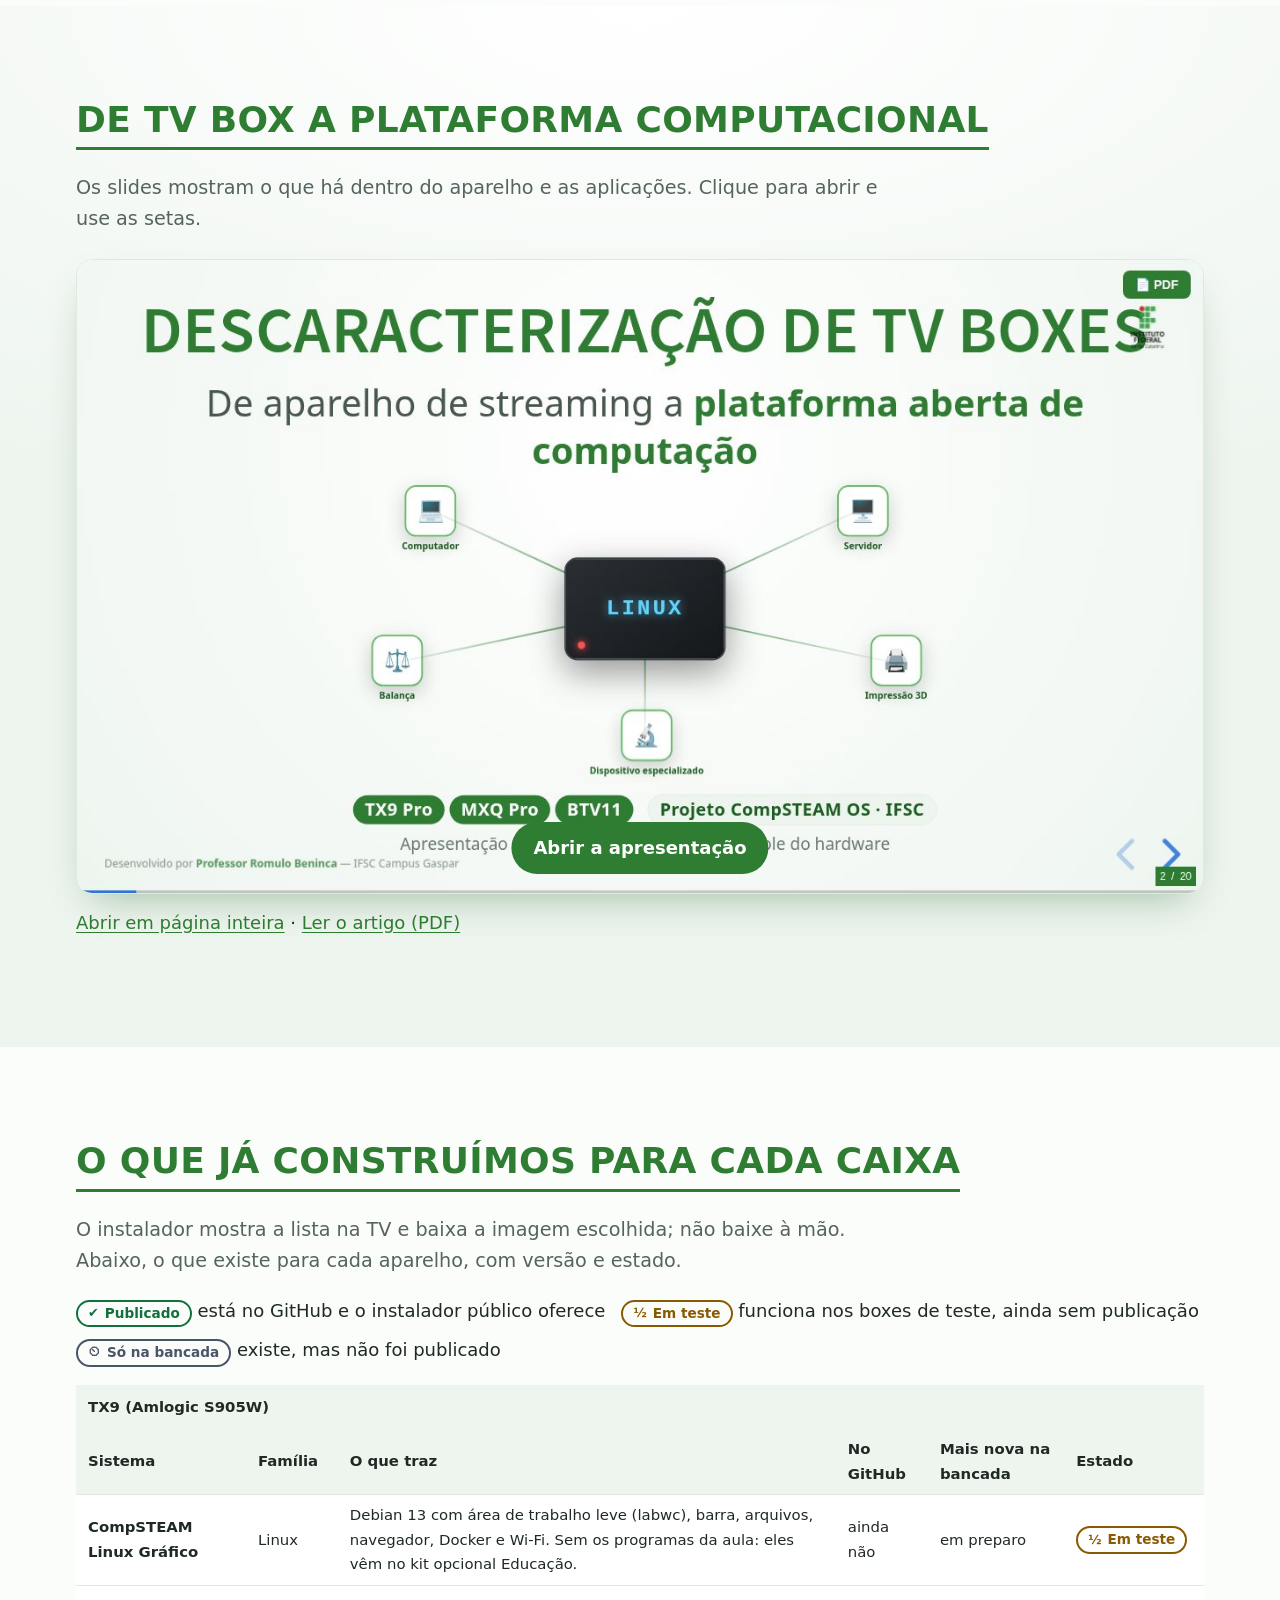
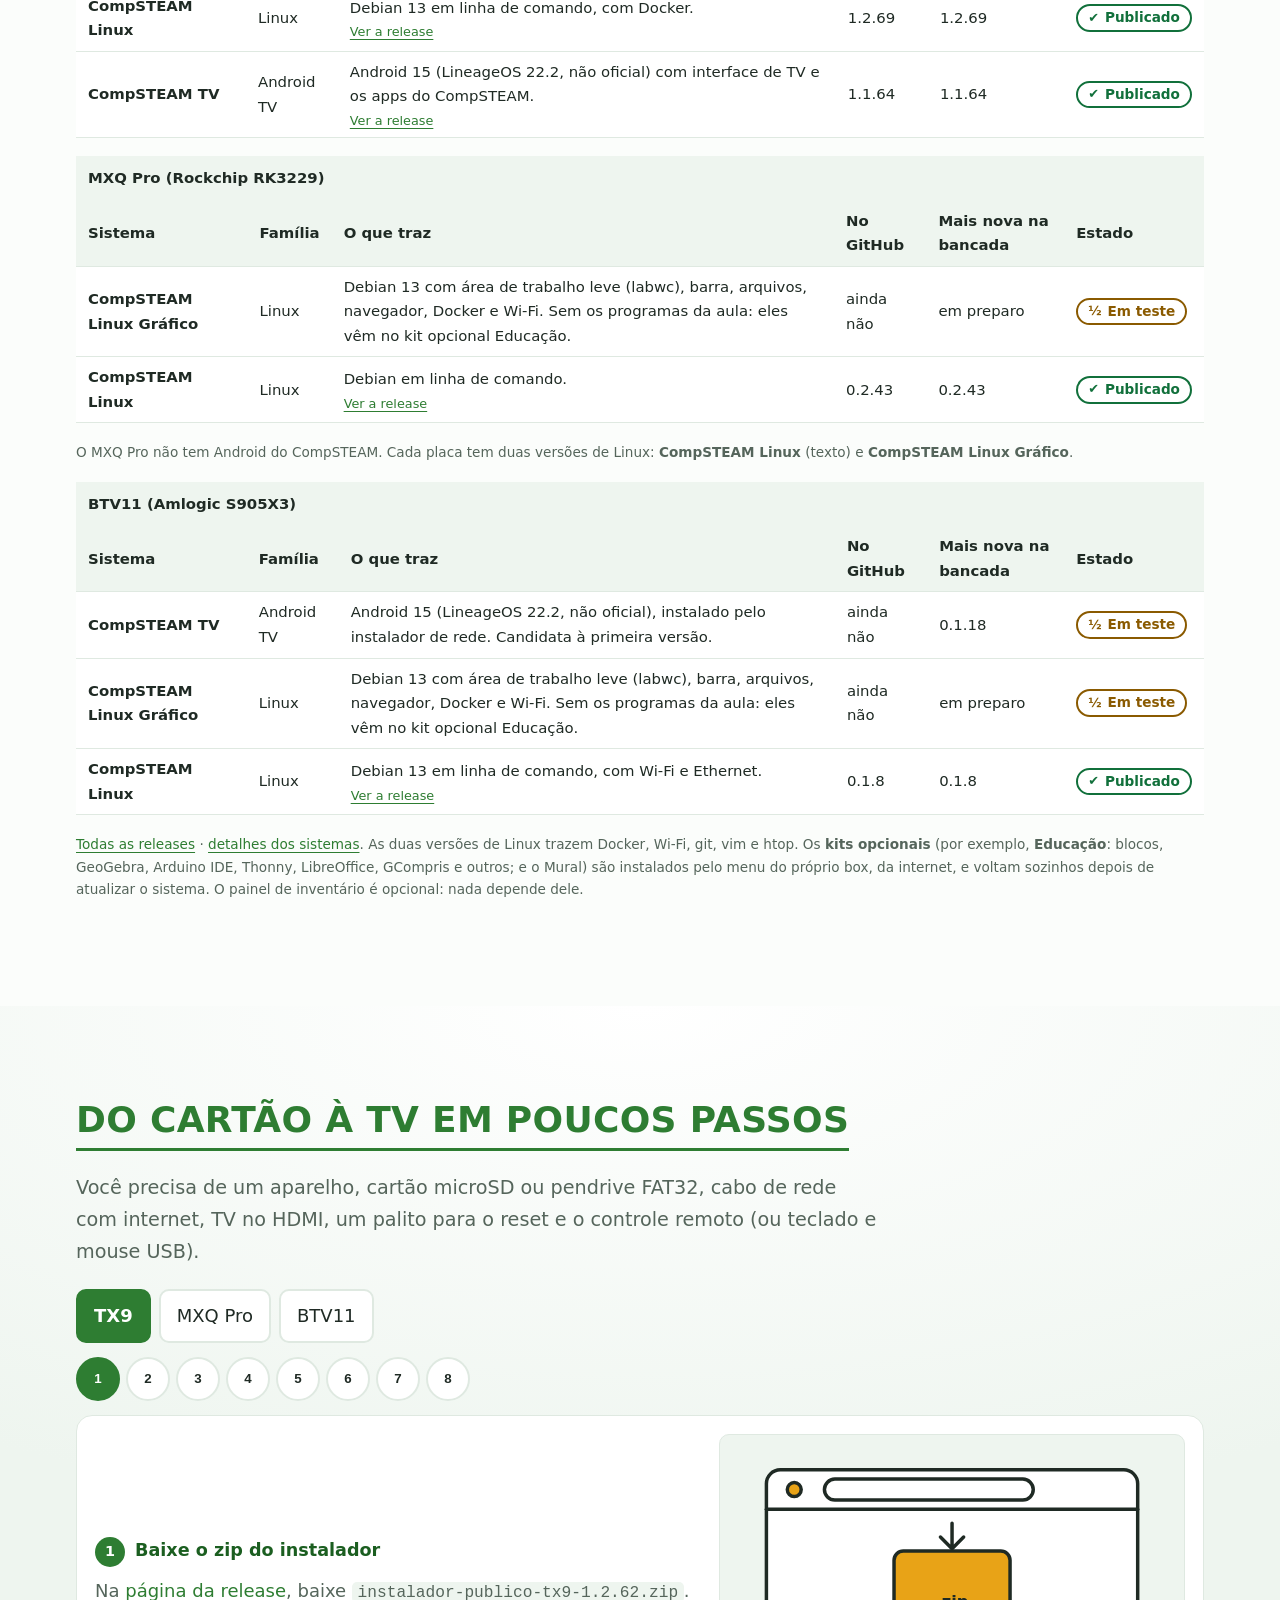
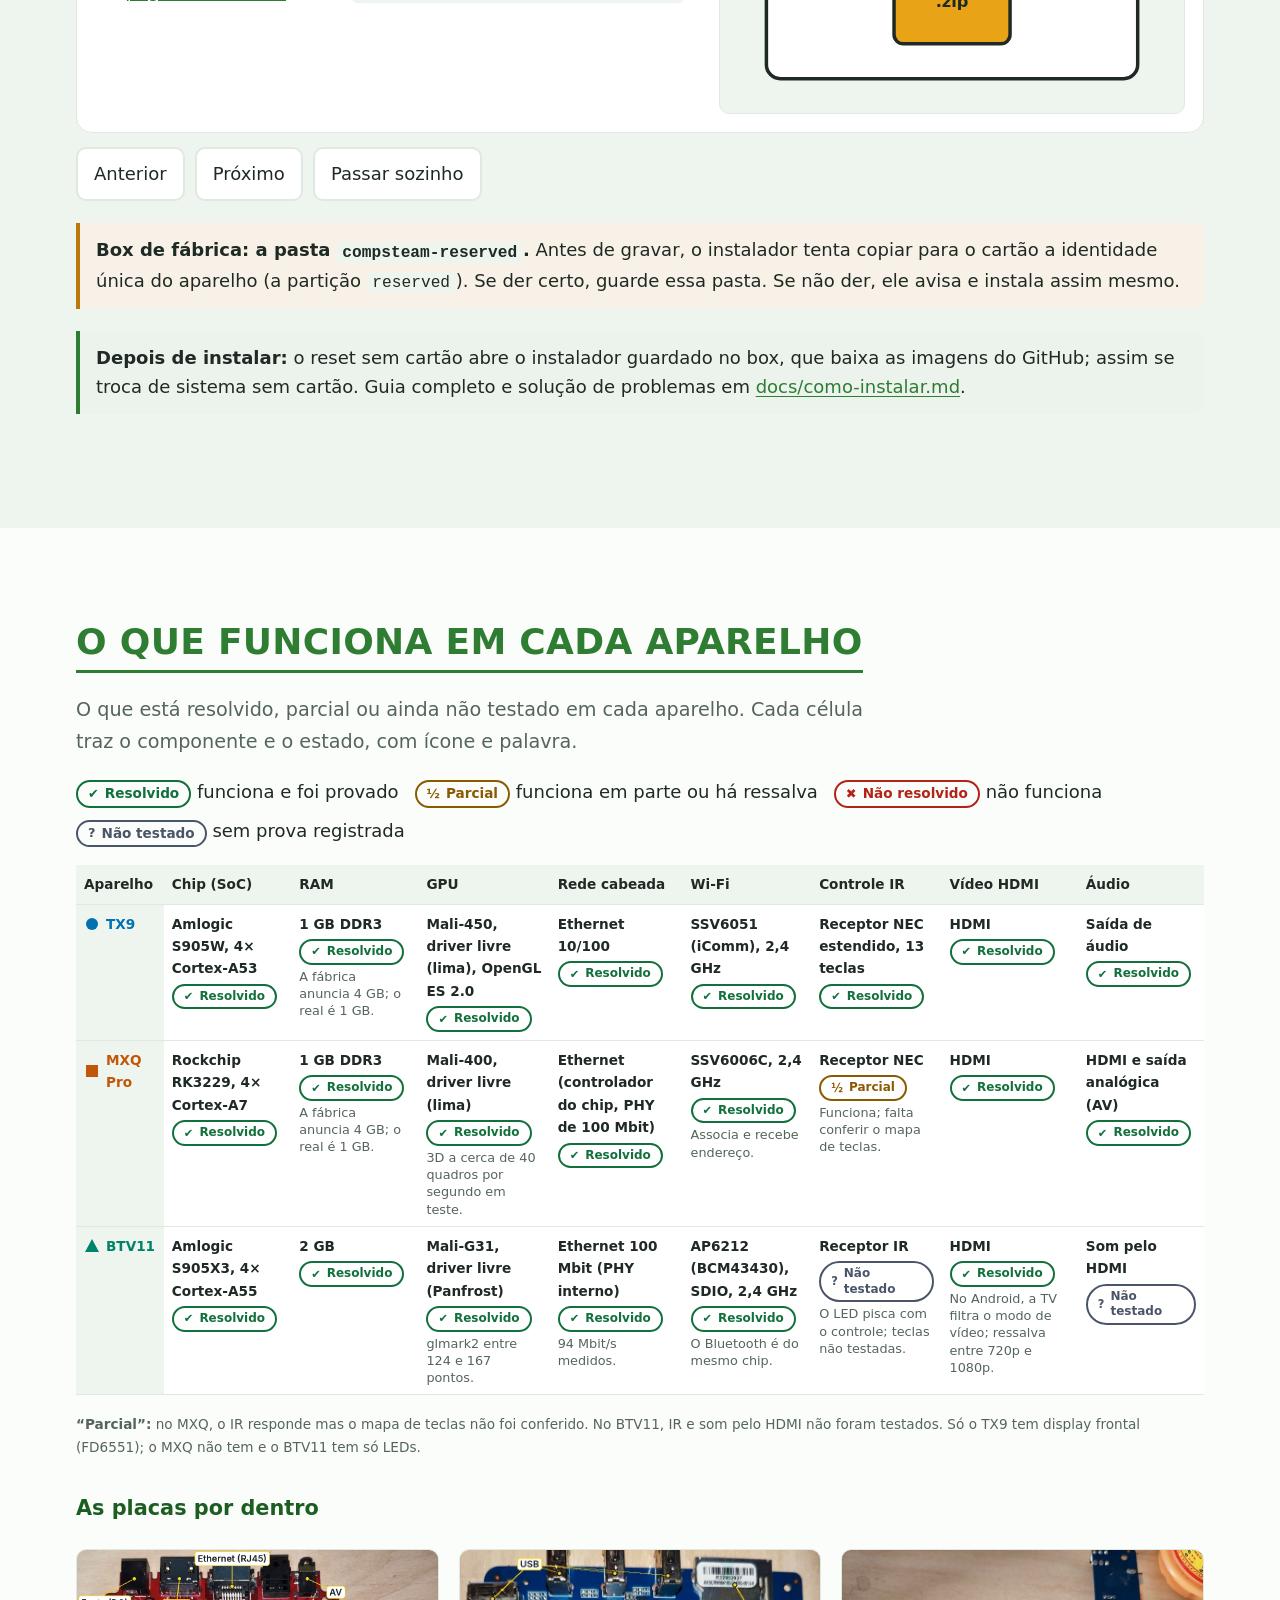
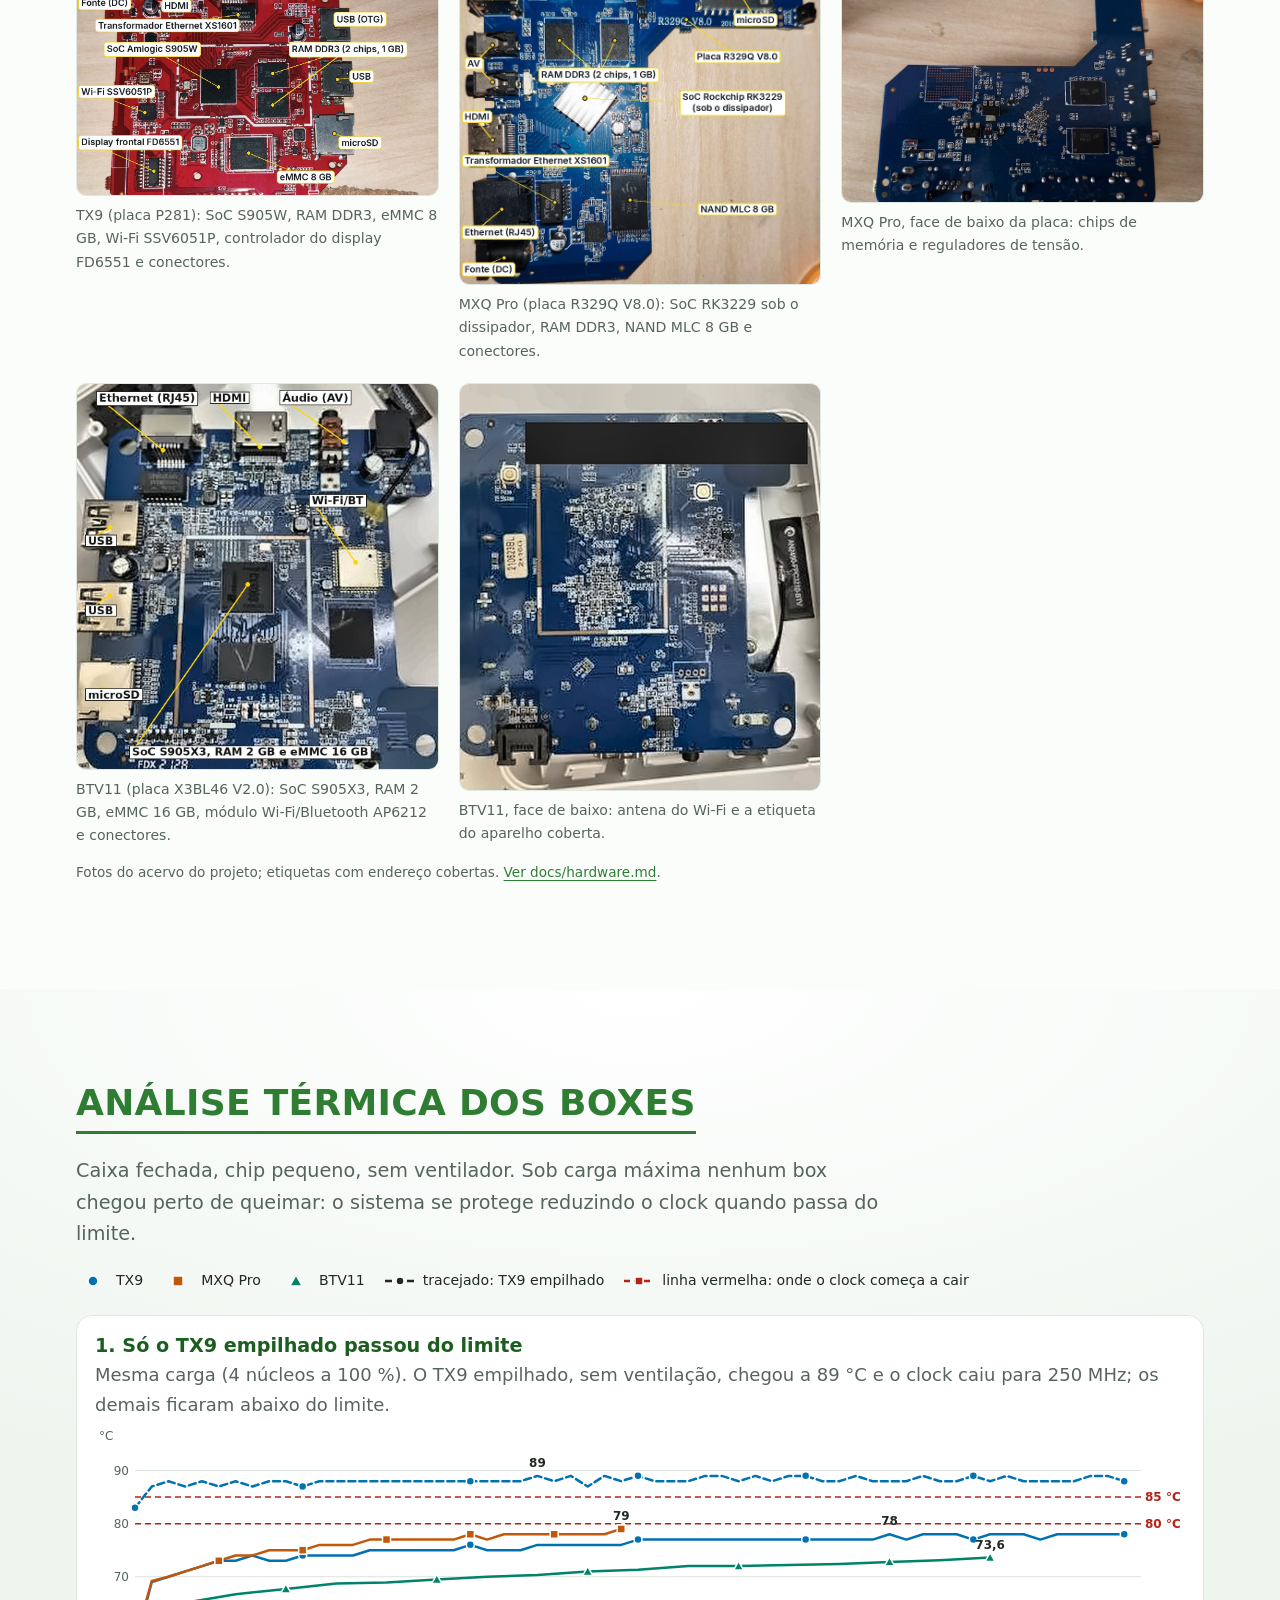
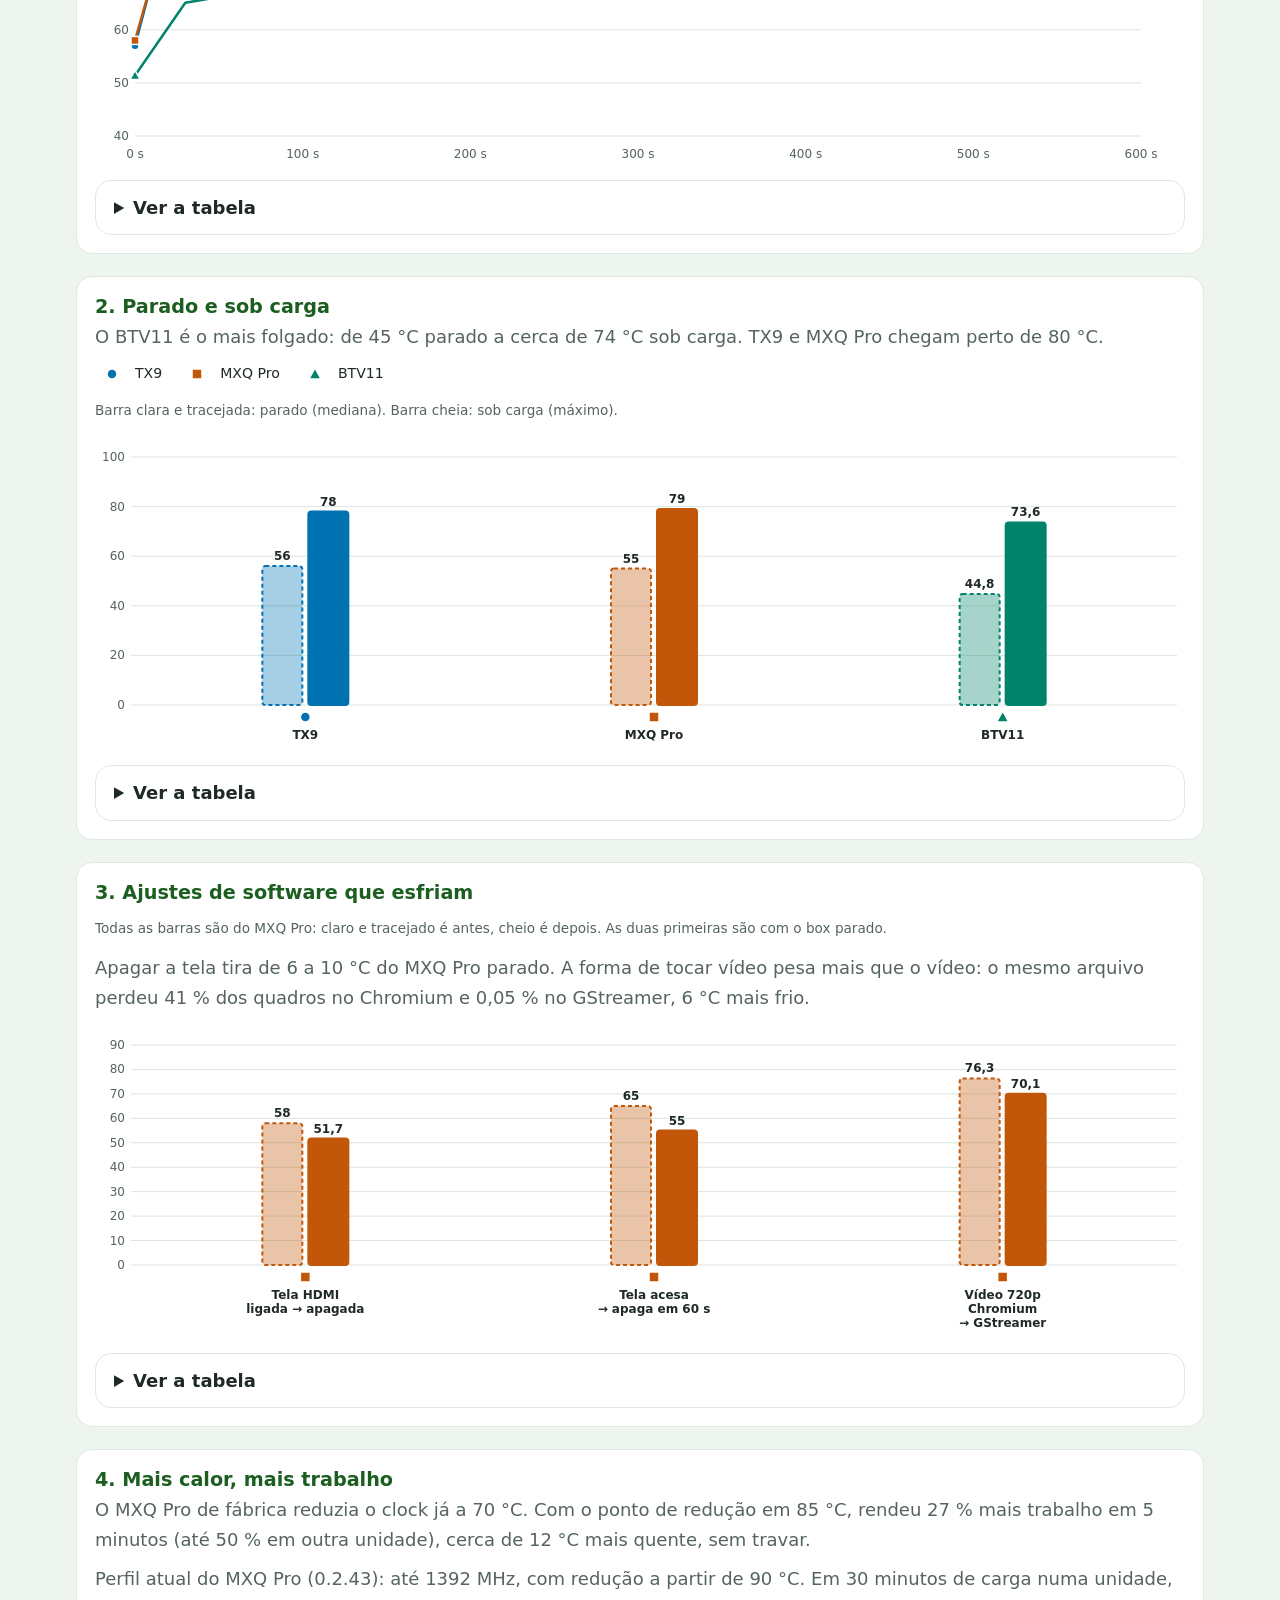
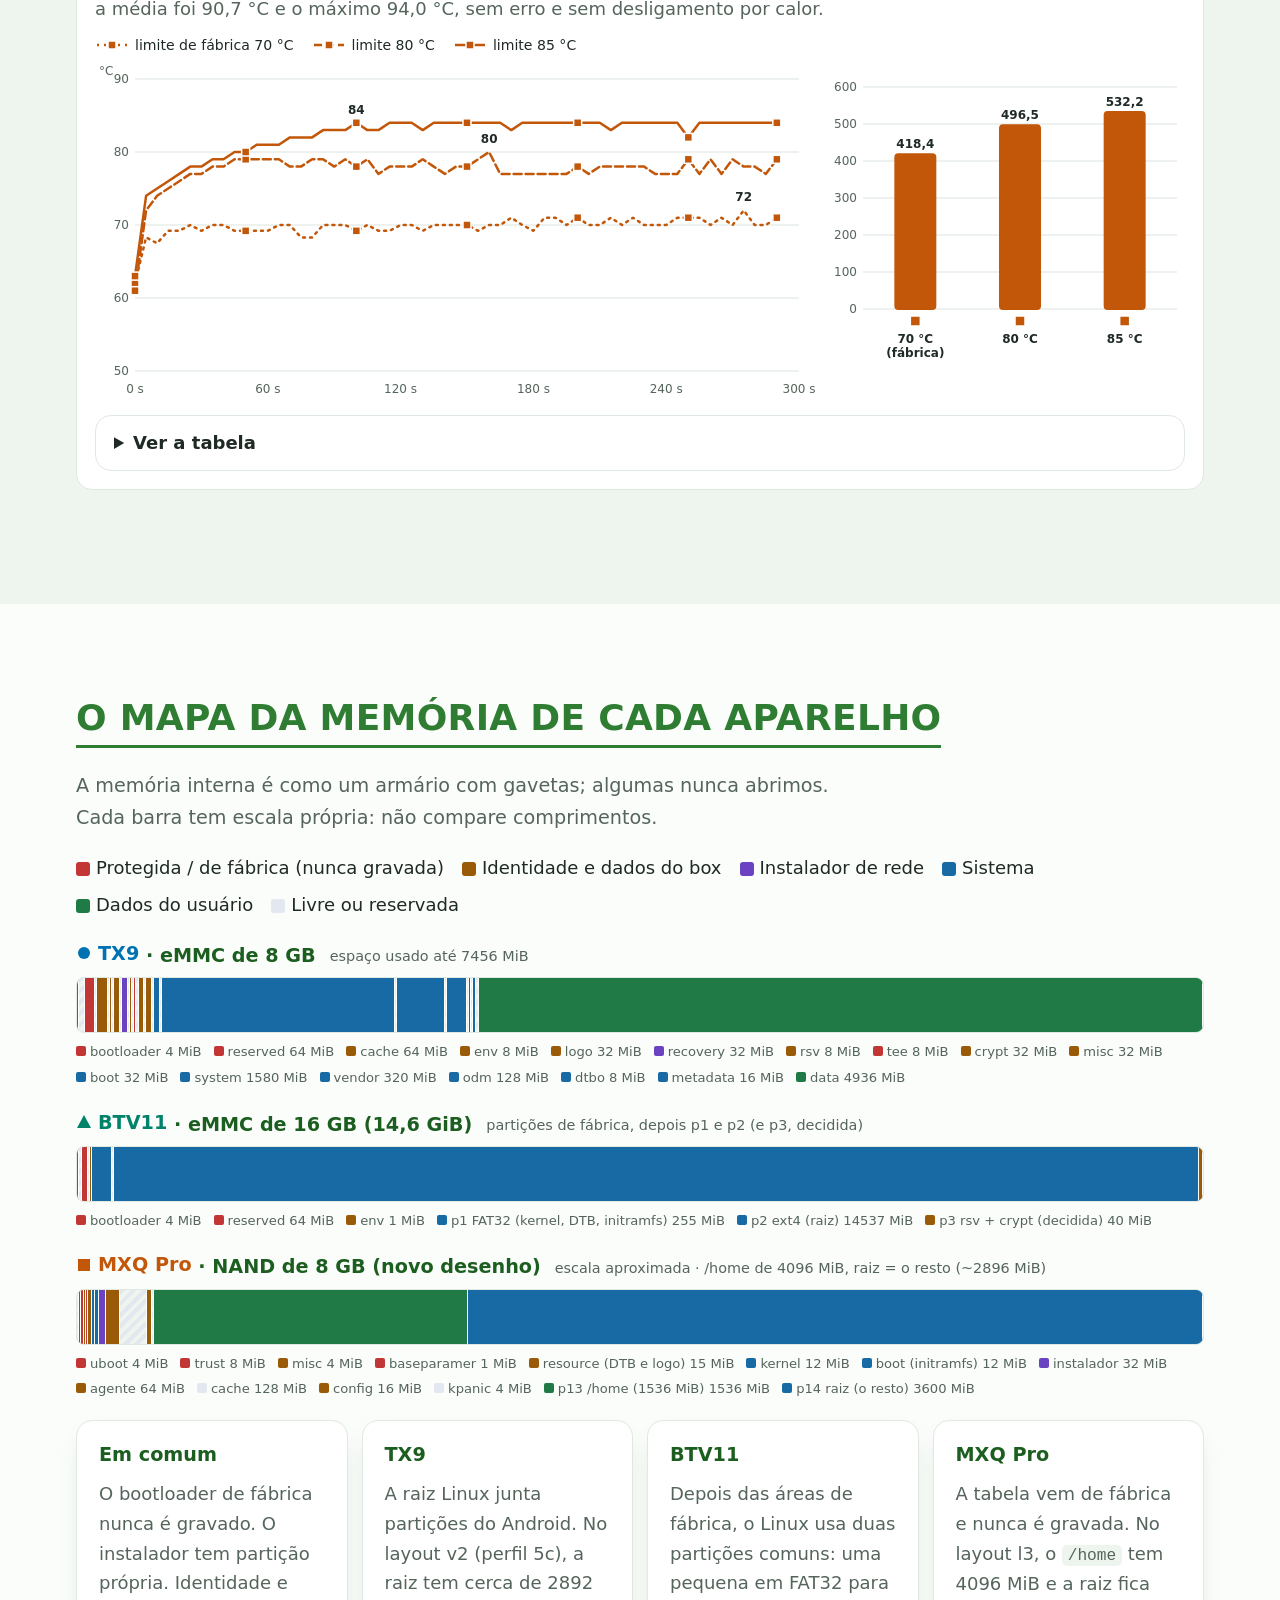
==== commit f40a8192: "Instalador do TX9: links para a versão 1.2.62" ====
--- a/index.html
+++ b/index.html
@@ -57,7 +57,7 @@
 <p class="frase-h">De aparelho de streaming a <strong>plataforma aberta de computação</strong></p>
 <p class="lead">Três caixinhas, três chips, um só jeito de instalar: pela própria TV. TV boxes que iriam para o lixo viram computadores e se tornam plataforma aberta de computação, ensino e desenvolvimento tecnológico.</p>
 <p class="baixar-t">Baixar o instalador</p>
-<div class="btns baixar"><a class="btn pri" href="https://github.com/rbeninca/tvbox/releases/tag/instalador-tx9-1.2.57">TX9</a><a class="btn pri" href="https://github.com/rbeninca/tvbox/releases/tag/instalador-mxq-1.2.57">MXQ Pro</a><a class="btn pri" href="https://github.com/rbeninca/tvbox/releases/tag/instalador-btv11-1.2.57">BTV11</a></div>
+<div class="btns baixar"><a class="btn pri" href="https://github.com/rbeninca/tvbox/releases/tag/instalador-tx9-1.2.62">TX9</a><a class="btn pri" href="https://github.com/rbeninca/tvbox/releases/tag/instalador-mxq-1.2.57">MXQ Pro</a><a class="btn pri" href="https://github.com/rbeninca/tvbox/releases/tag/instalador-btv11-1.2.57">BTV11</a></div>
 <p class="apoio-links"><a href="#como-instalar">Como instalar</a> · <a href="#aparelhos">Comparar os aparelhos</a> · <a href="#apresentacao">Ver a apresentação</a></p>
 <ul class="pills"><li>Android TV</li><li>Debian 13</li><li>Funciona sem internet</li><li>Imagens assinadas</li></ul>
 </div>
@@ -79,7 +79,7 @@
 <figure class="foto"><img src="imgs/compsteam/tx9-caixa.png" width="700" height="700" alt="A TV box TX9, caixa preta com display frontal, vista em perspectiva"></figure>
 <p class="chip-linha">Placa P281 · 4 núcleos Cortex-A53 · 1 GB de RAM · eMMC de 8 GB</p>
 <p><span class="sel ok"><span class="ic" aria-hidden="true">✔</span>Instalador publicado</span></p>
-<div class="btns"><a class="btn pri" href="https://github.com/rbeninca/tvbox/releases/tag/instalador-tx9-1.2.57">Baixar o instalador do TX9</a></div>
+<div class="btns"><a class="btn pri" href="https://github.com/rbeninca/tvbox/releases/tag/instalador-tx9-1.2.62">Baixar o instalador do TX9</a></div>
 <p class="hint login">Usuário e senha padrão dos sistemas Linux: <code>compsteam</code> / <code>compsteam</code>. Troque a senha no primeiro acesso.</p>
 <p class="links"><a href="#sistemas-tx9">Sistemas do TX9</a><a href="#como-instalar">Como instalar</a></p>
 </article>
@@ -271,7 +271,7 @@
 <h3 class="visually-hidden">Instalação no TX9</h3>
 <div class="trilha" id="trilha" role="group" aria-label="Escolher o passo"></div>
 <ol class="passos stepper">
-<li class="passo"><div><h3>Baixe o zip do instalador</h3><p>Na <a href="https://github.com/rbeninca/tvbox/releases/tag/instalador-tx9-1.2.57">página da release</a>, baixe <code>instalador-publico-tx9-1.2.57.zip</code>.</p></div>
+<li class="passo"><div><h3>Baixe o zip do instalador</h3><p>Na <a href="https://github.com/rbeninca/tvbox/releases/tag/instalador-tx9-1.2.62">página da release</a>, baixe <code>instalador-publico-tx9-1.2.62.zip</code>.</p></div>
 <div class="figs"><svg class="dia" viewBox="0 0 400 240" role="img" aria-label="Desenho: janela do navegador com um arquivo zip sendo baixado"><rect class="f" x="40" y="30" width="320" height="180" rx="12"/><line class="l" x1="40" y1="64" x2="360" y2="64"/><circle class="a" cx="64" cy="47" r="6"/><rect class="f" x="90" y="38" width="180" height="18" rx="9"/><rect class="a" x="150" y="100" width="100" height="80" rx="8"/><text x="200" y="148" text-anchor="middle">.zip</text><path class="l" d="M200 76 V96 M190 88 L200 98 L210 88"/></svg></div></li>
 <li class="passo"><div><h3>Copie para o cartão FAT32</h3><p>Descompacte tudo na <strong>raiz</strong> do cartão, sem criar pasta. Não deixe nele os arquivos <code>aml_autoscript</code> nem <code>aml_sdc_burn.ini</code>.</p></div>
 <div class="figs"><svg class="dia" viewBox="0 0 400 240" role="img" aria-label="Desenho: um cartão microSD ao lado de uma pasta com arquivos"><path class="a" d="M230 50 H310 V190 H210 V70 Z"/><rect class="f" x="236" y="62" width="10" height="22"/><rect class="f" x="254" y="62" width="10" height="22"/><rect class="f" x="272" y="62" width="10" height="22"/><text x="262" y="150" text-anchor="middle">FAT32</text><path class="f" d="M50 80 H110 L124 98 H180 V190 H50 Z"/><path class="l" d="M184 140 H204 M196 132 L206 140 L196 148"/></svg></div></li>
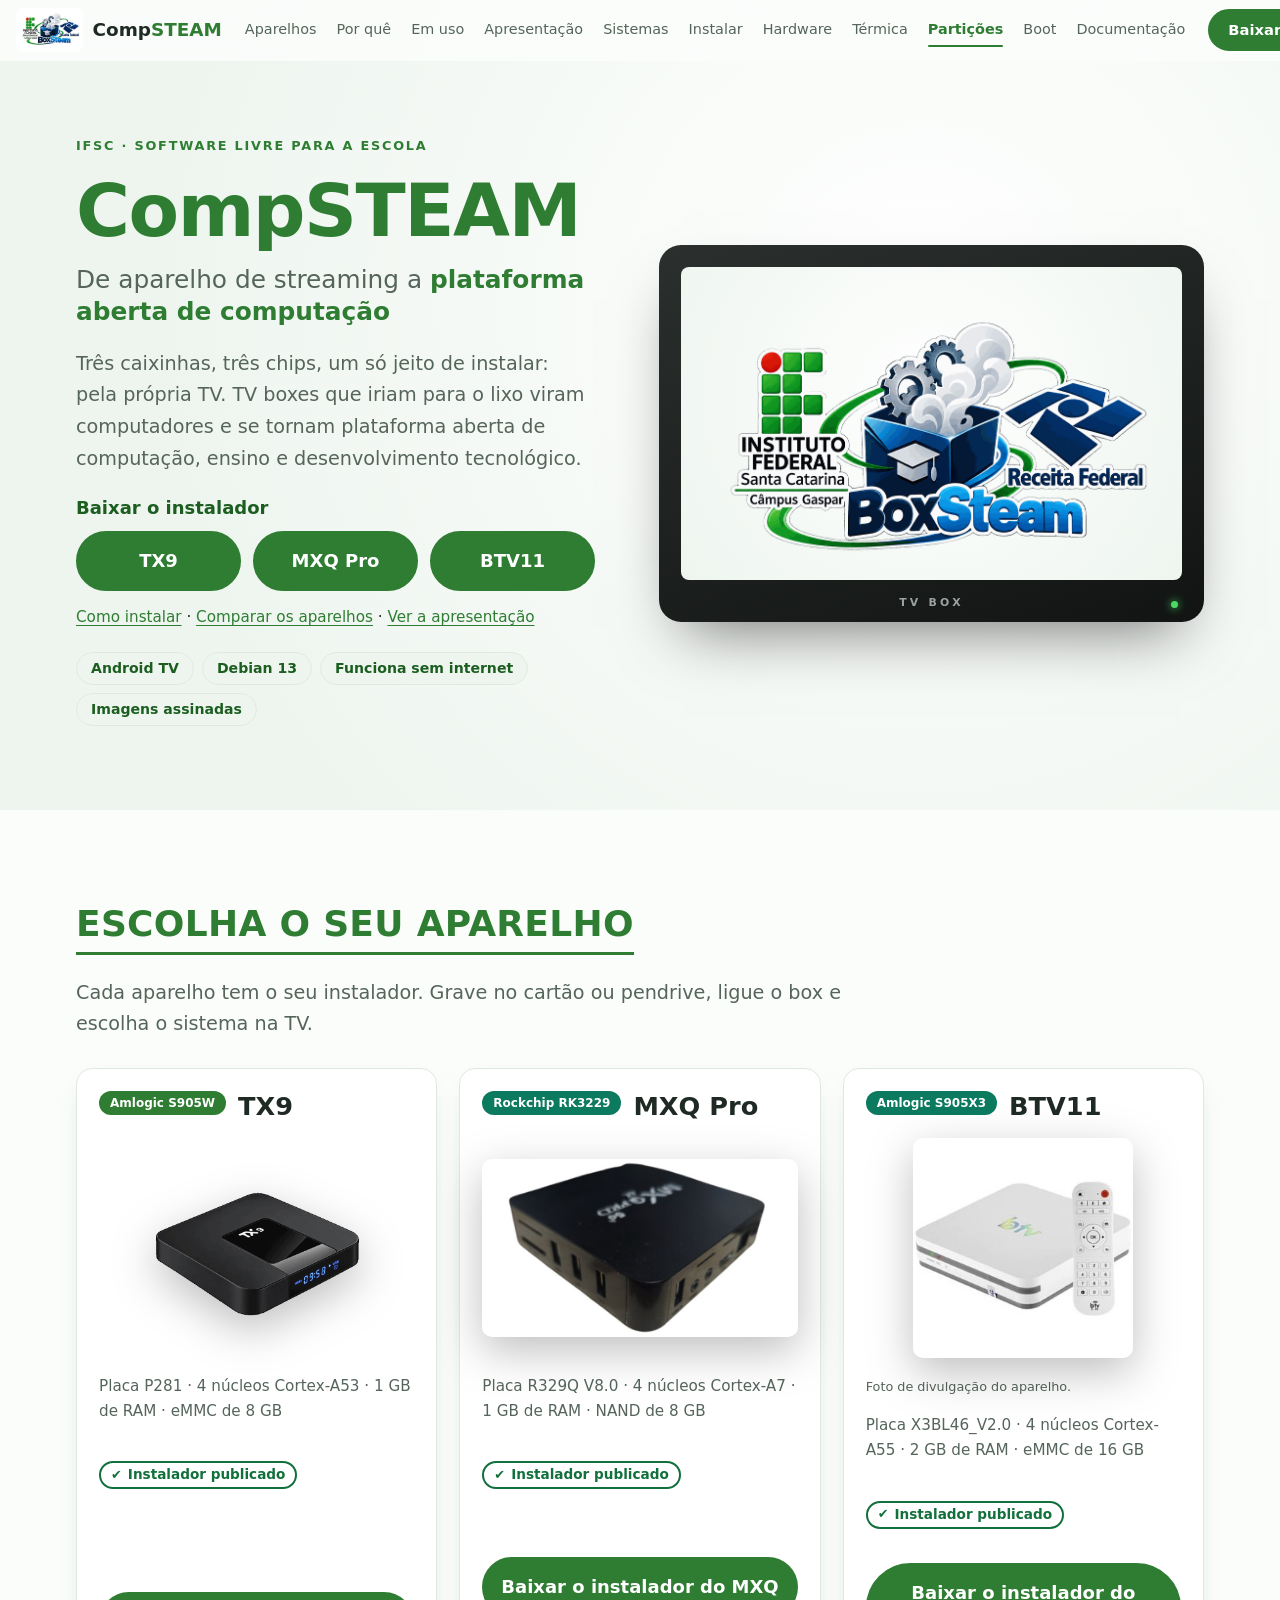
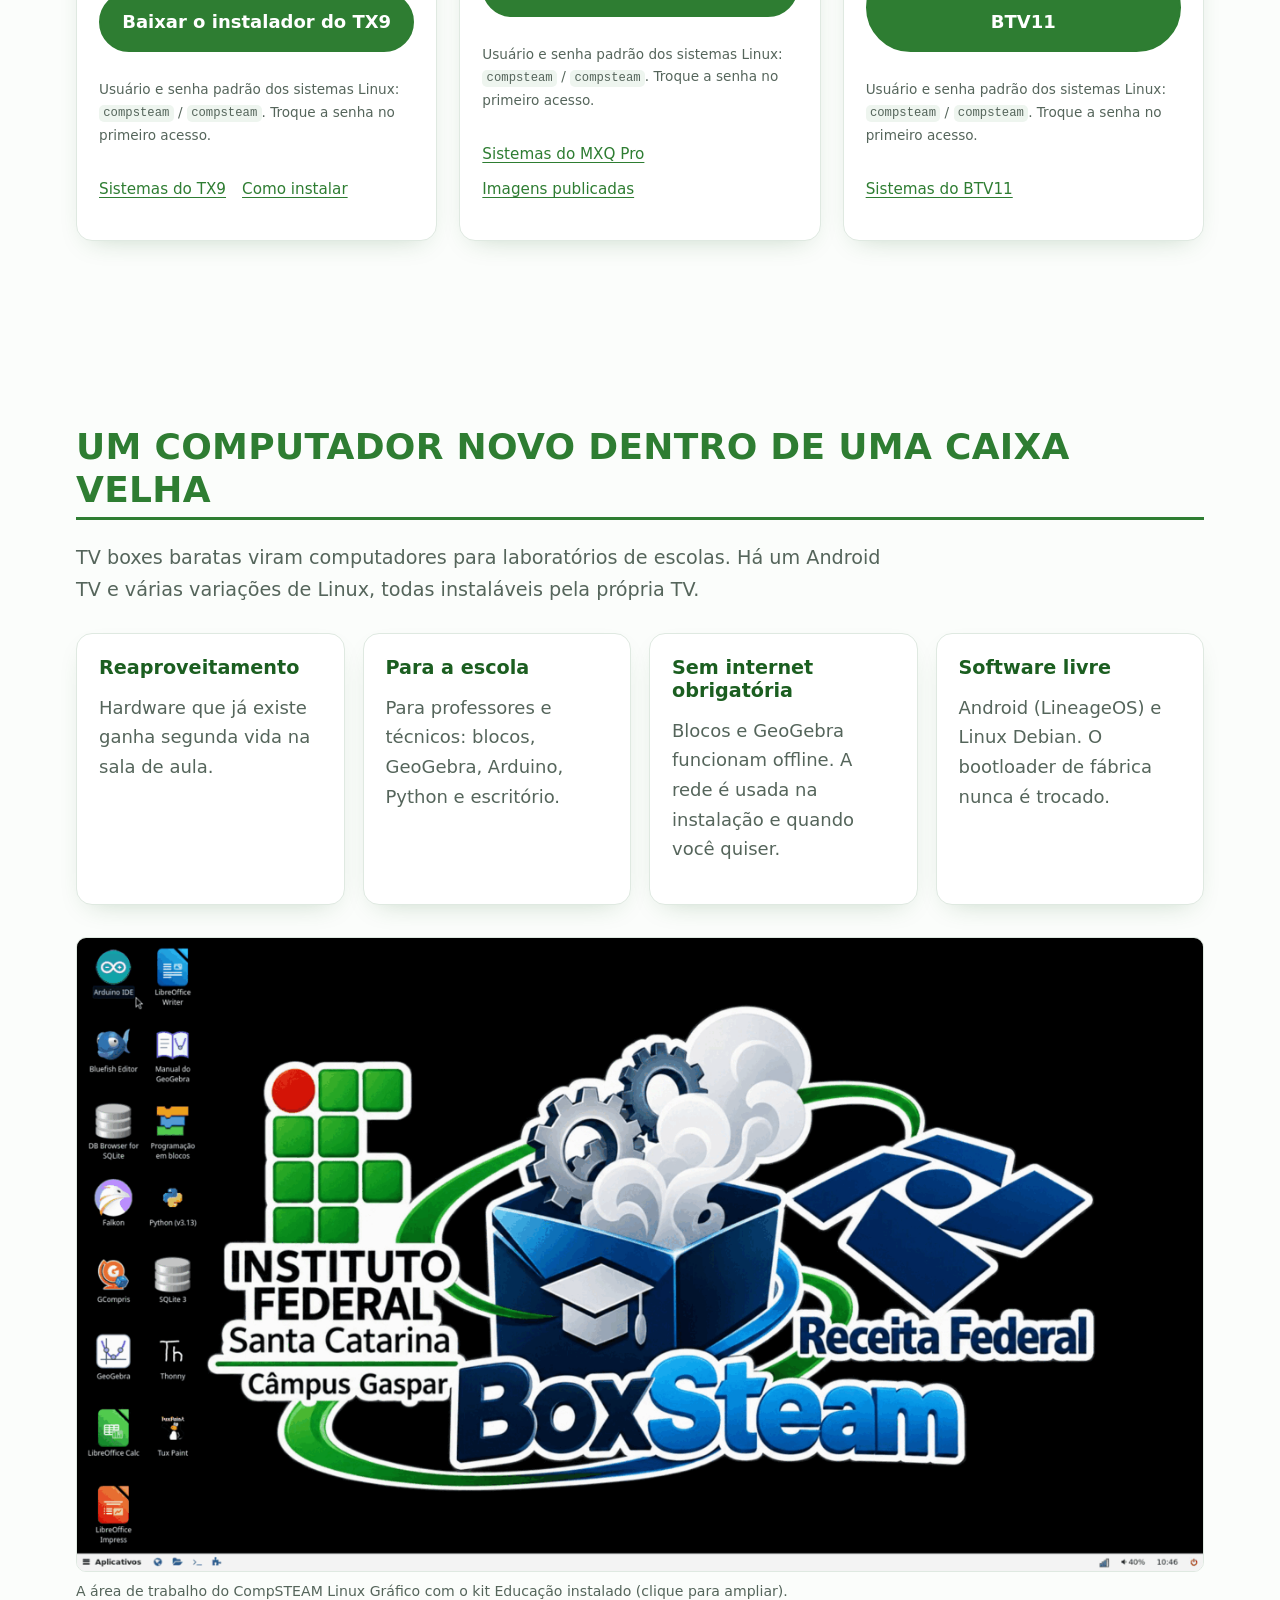
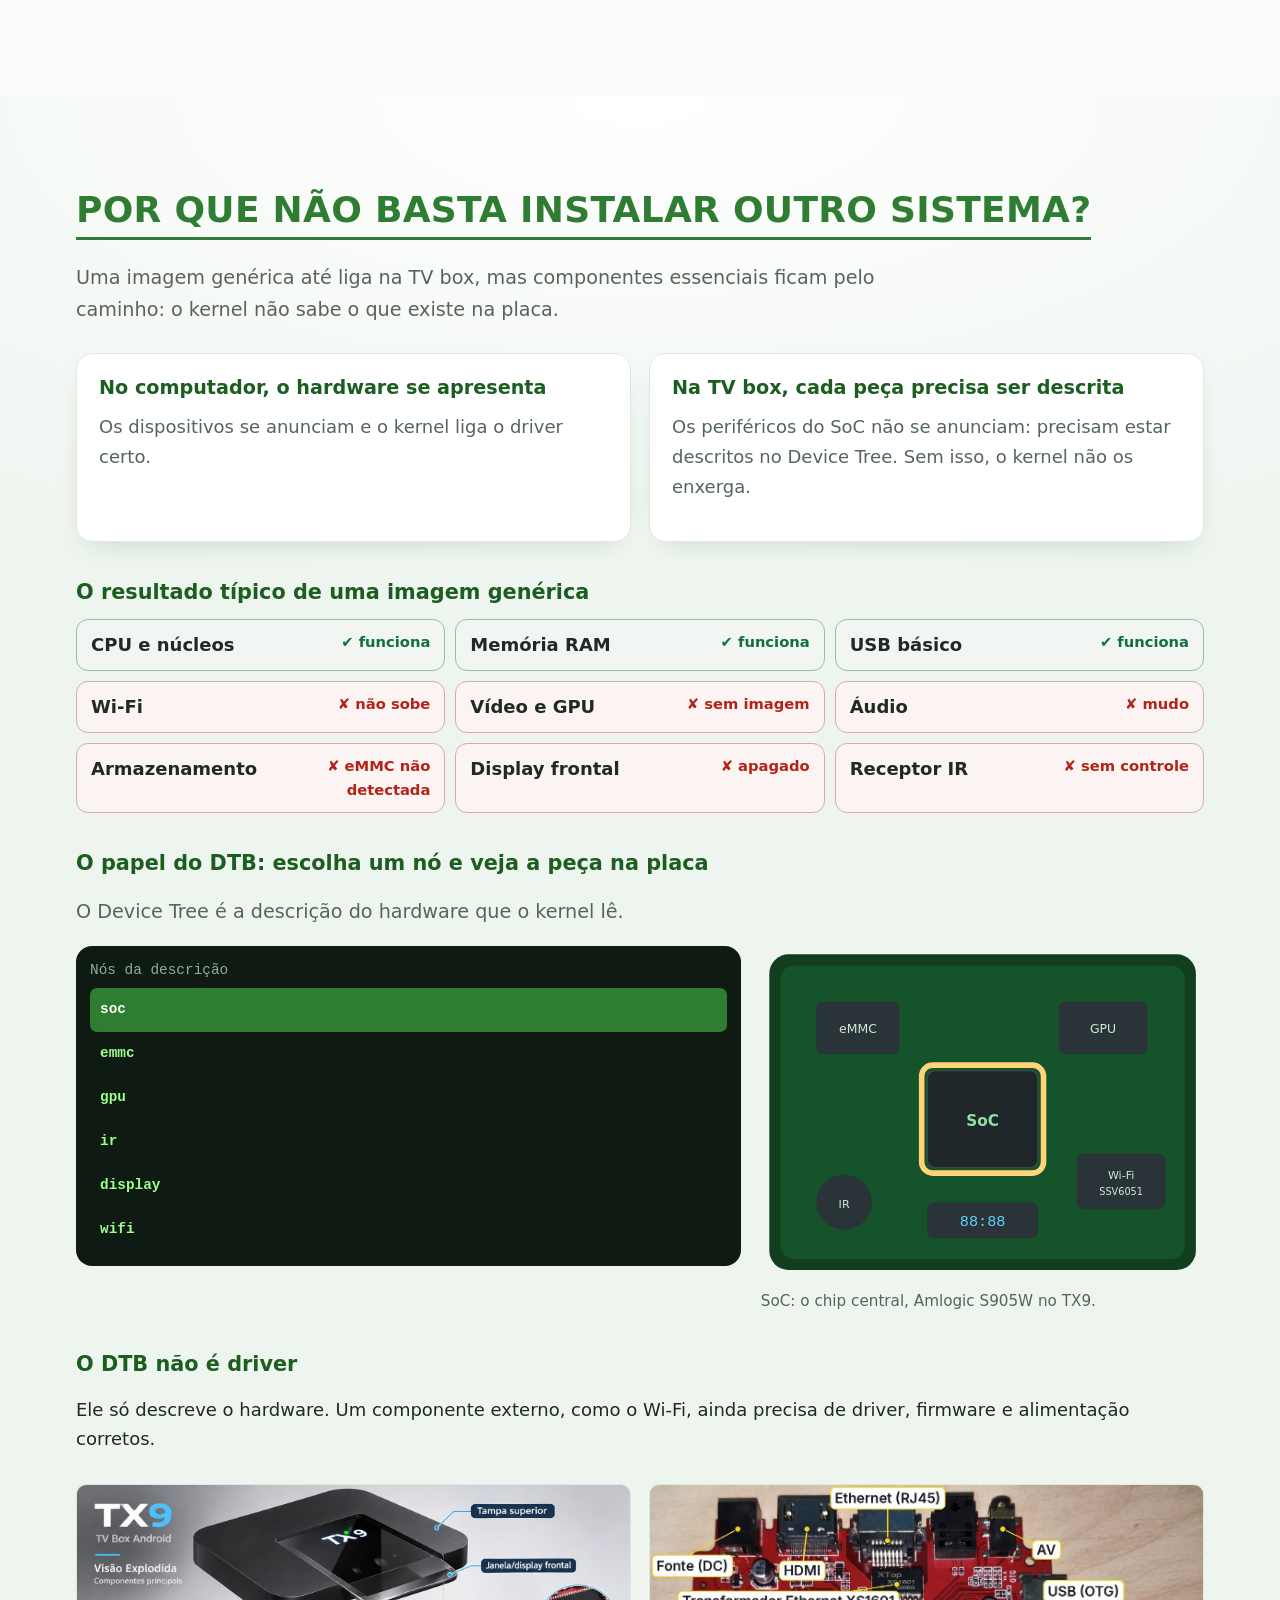
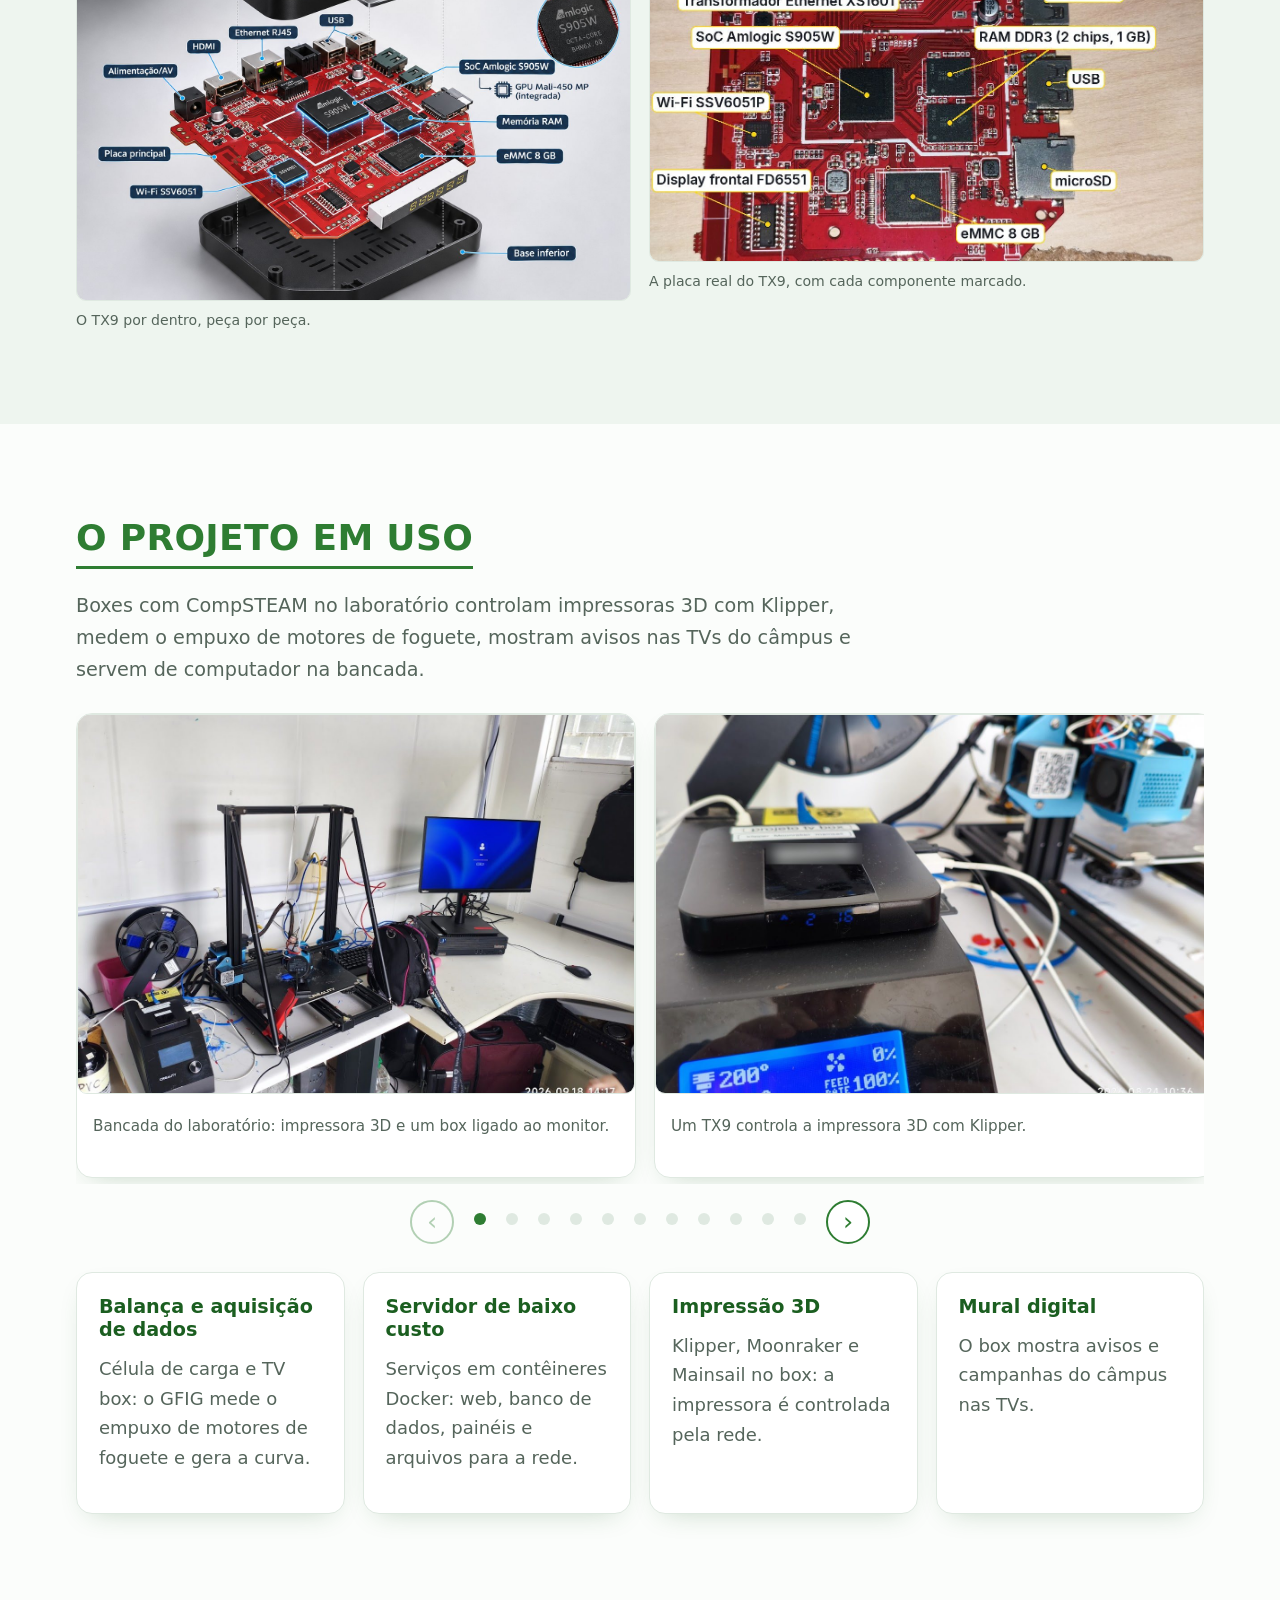
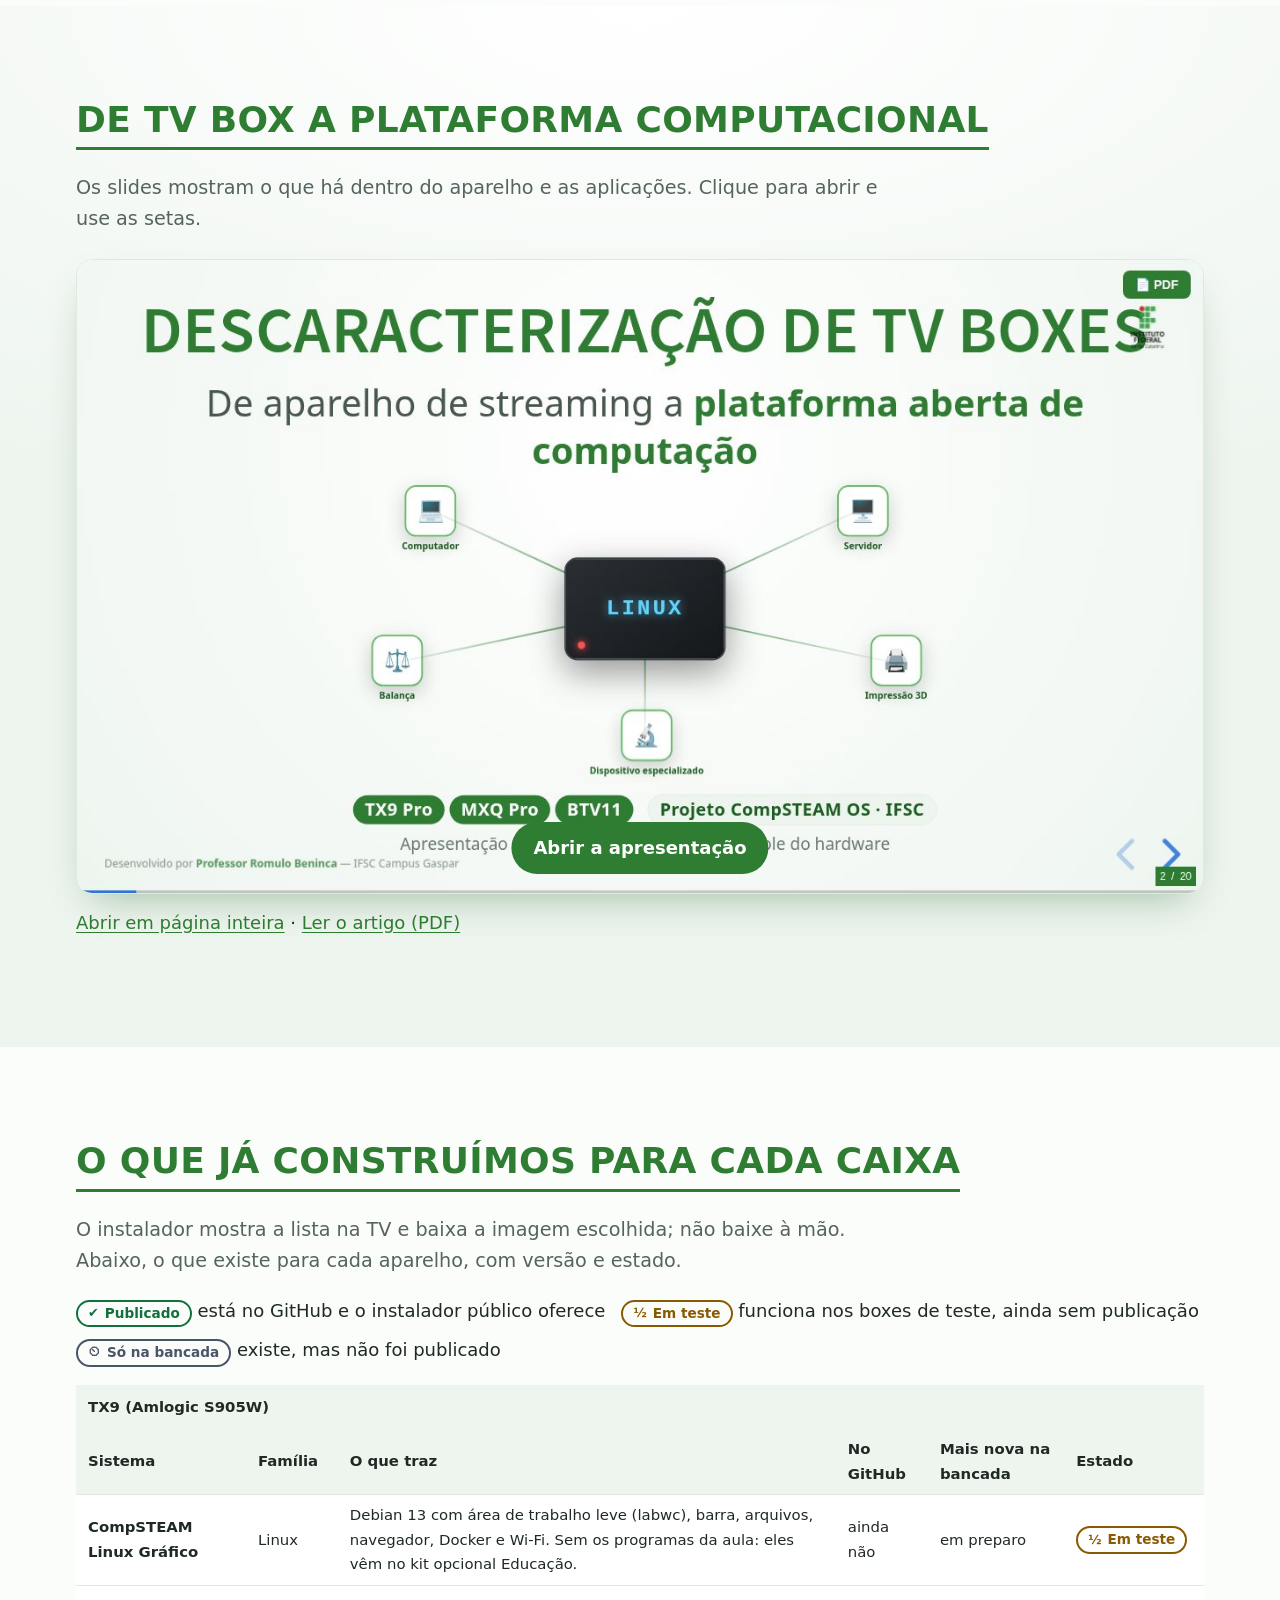
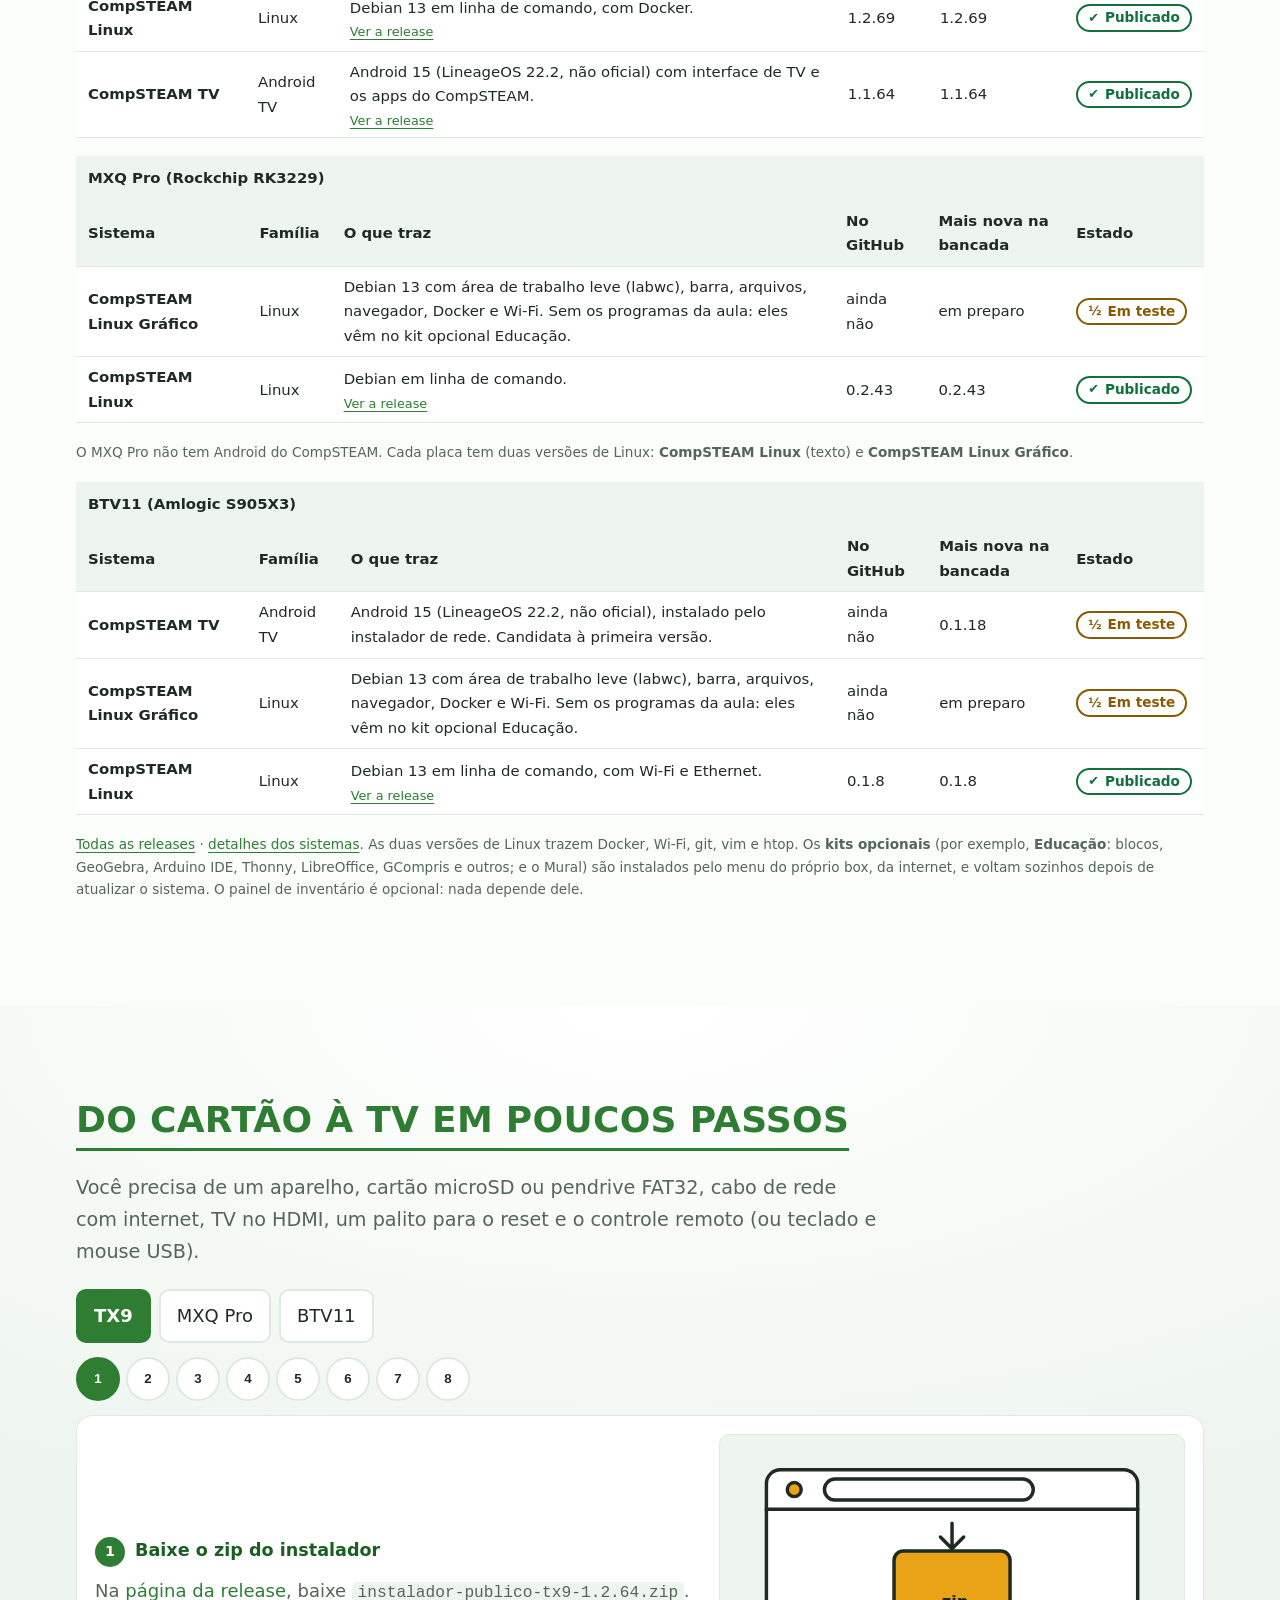
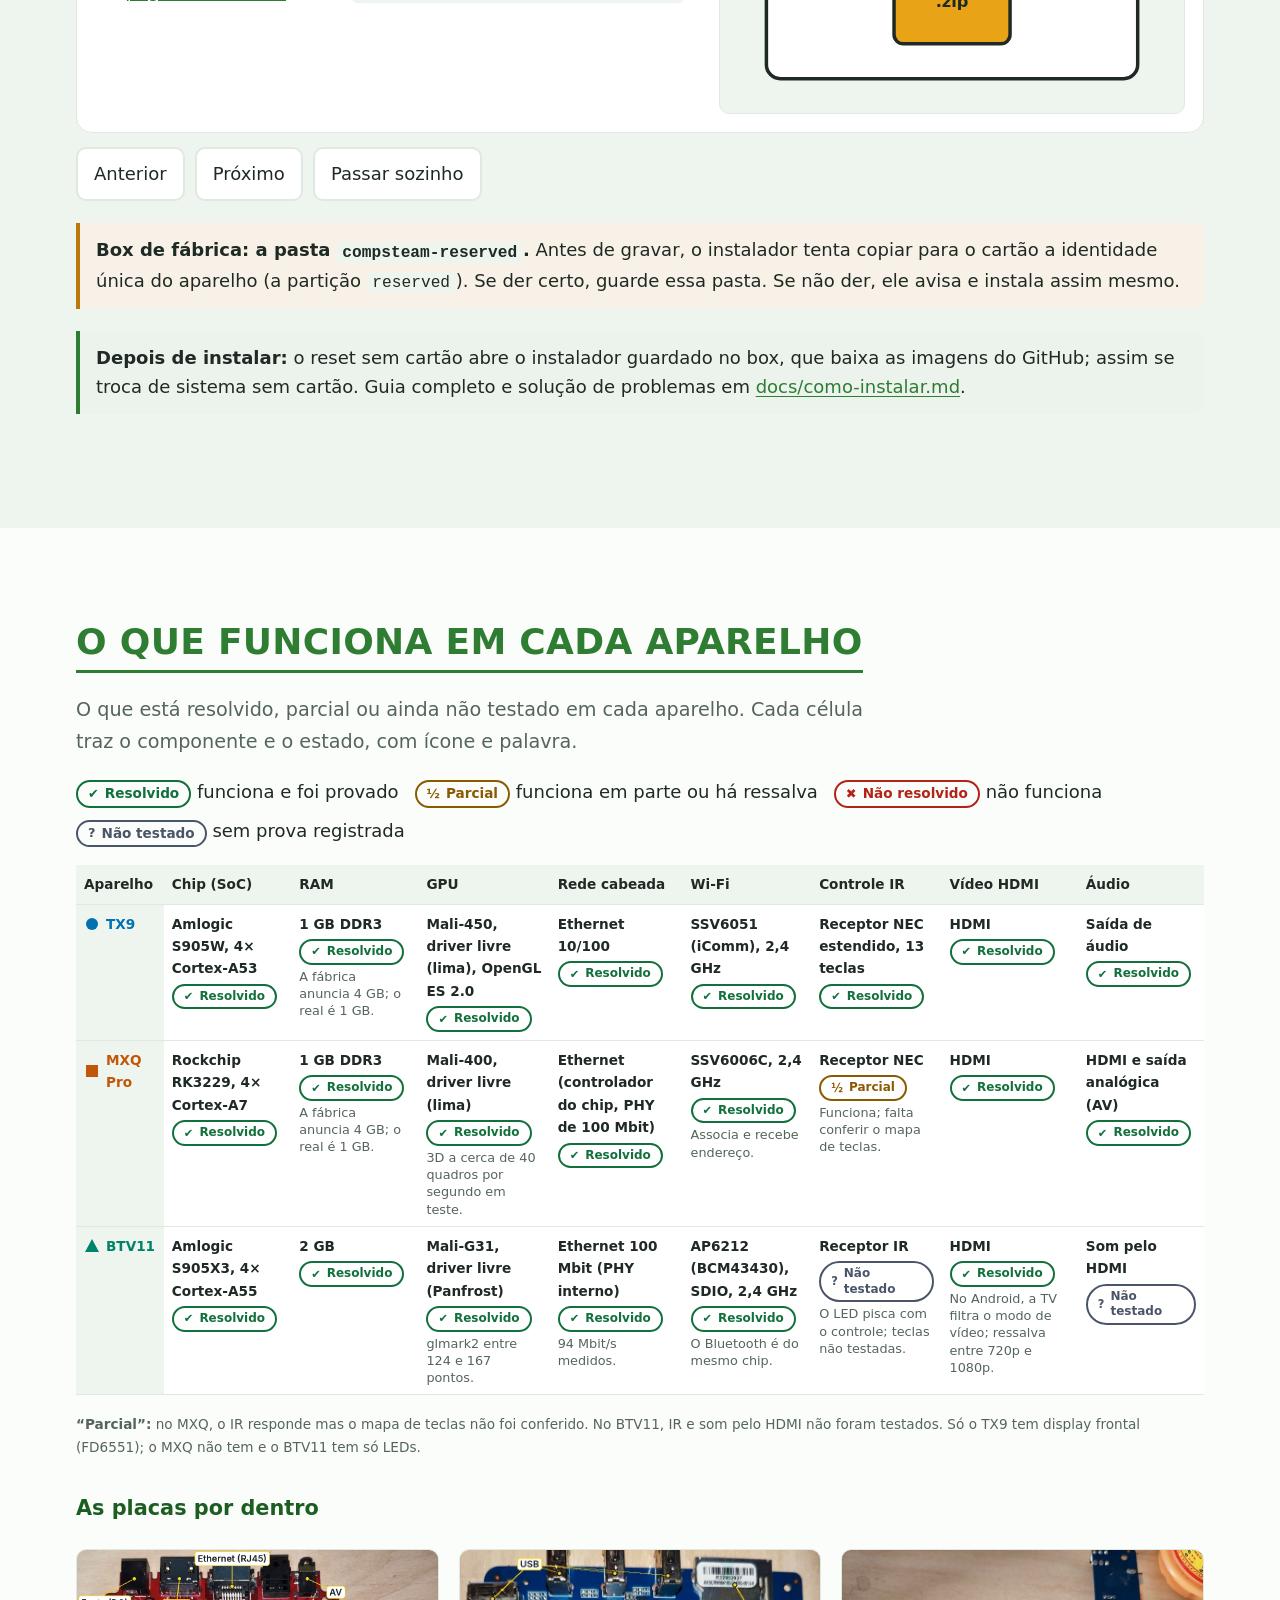
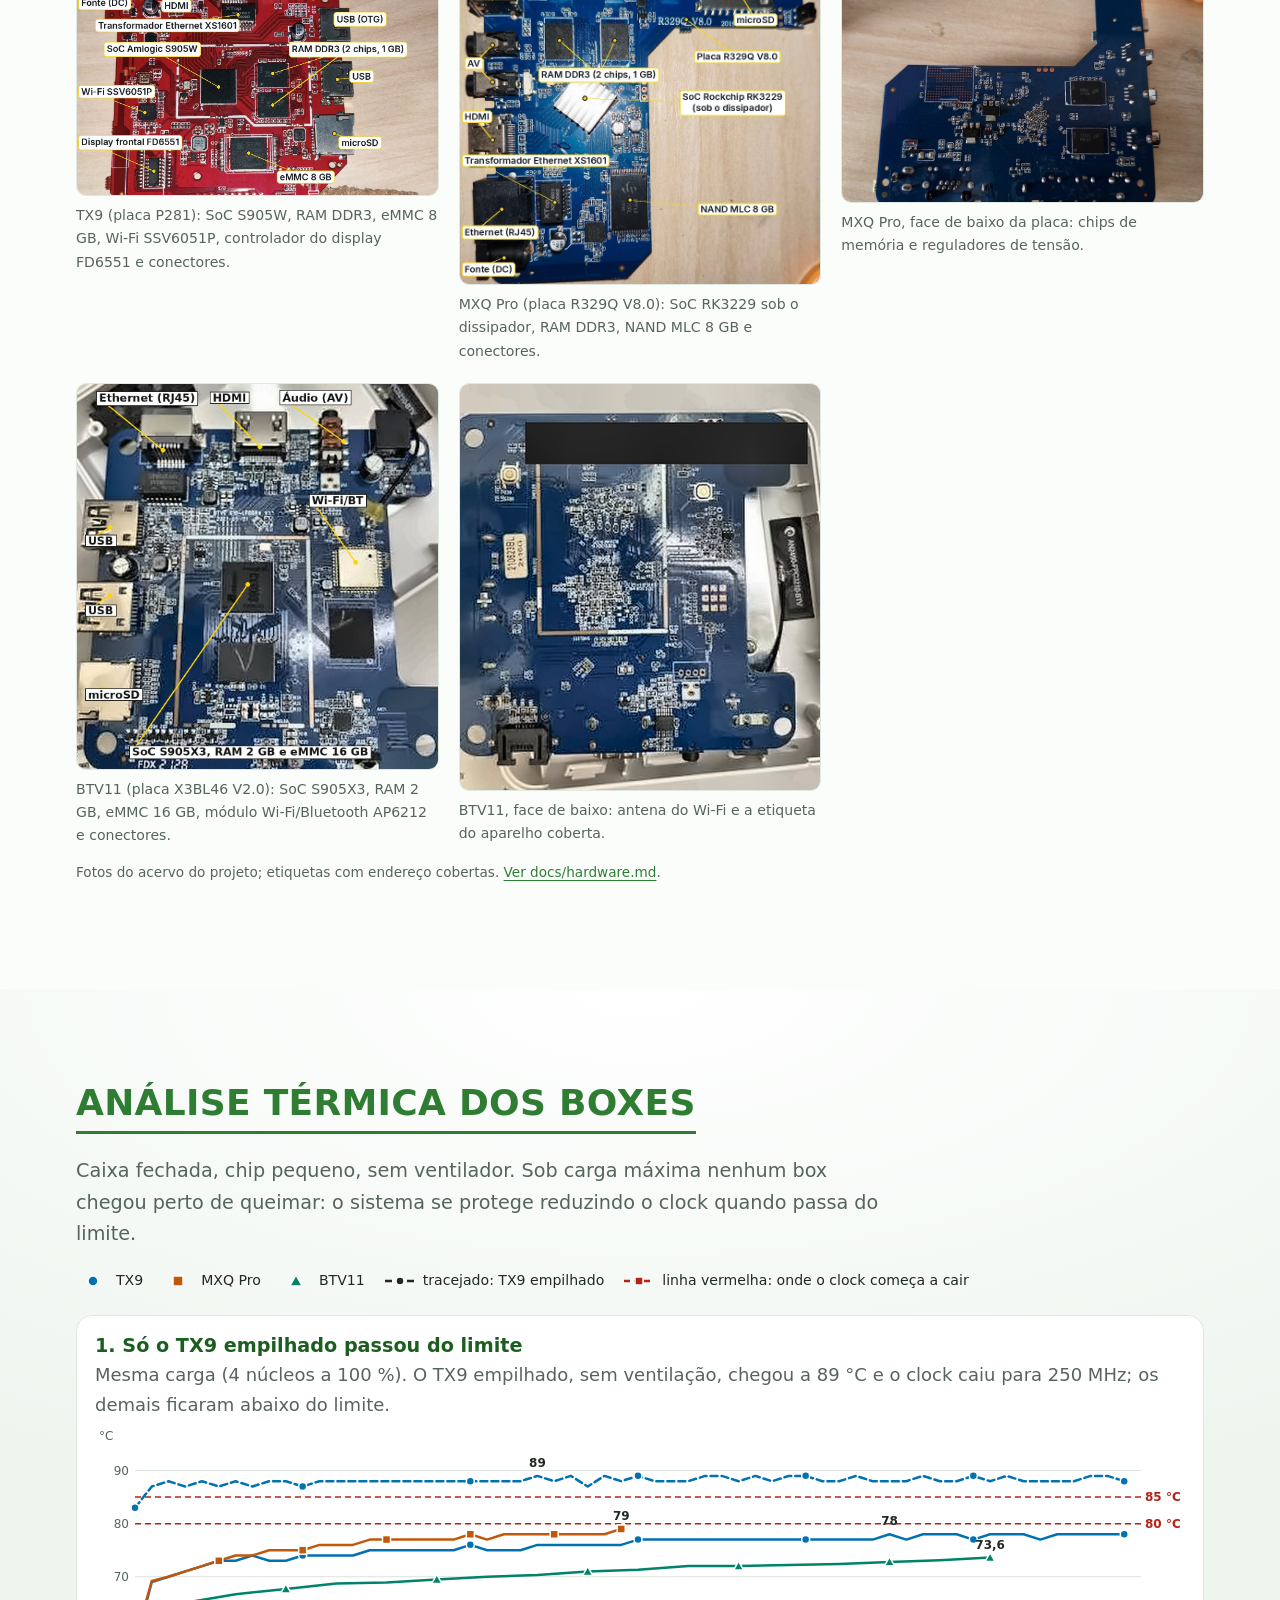
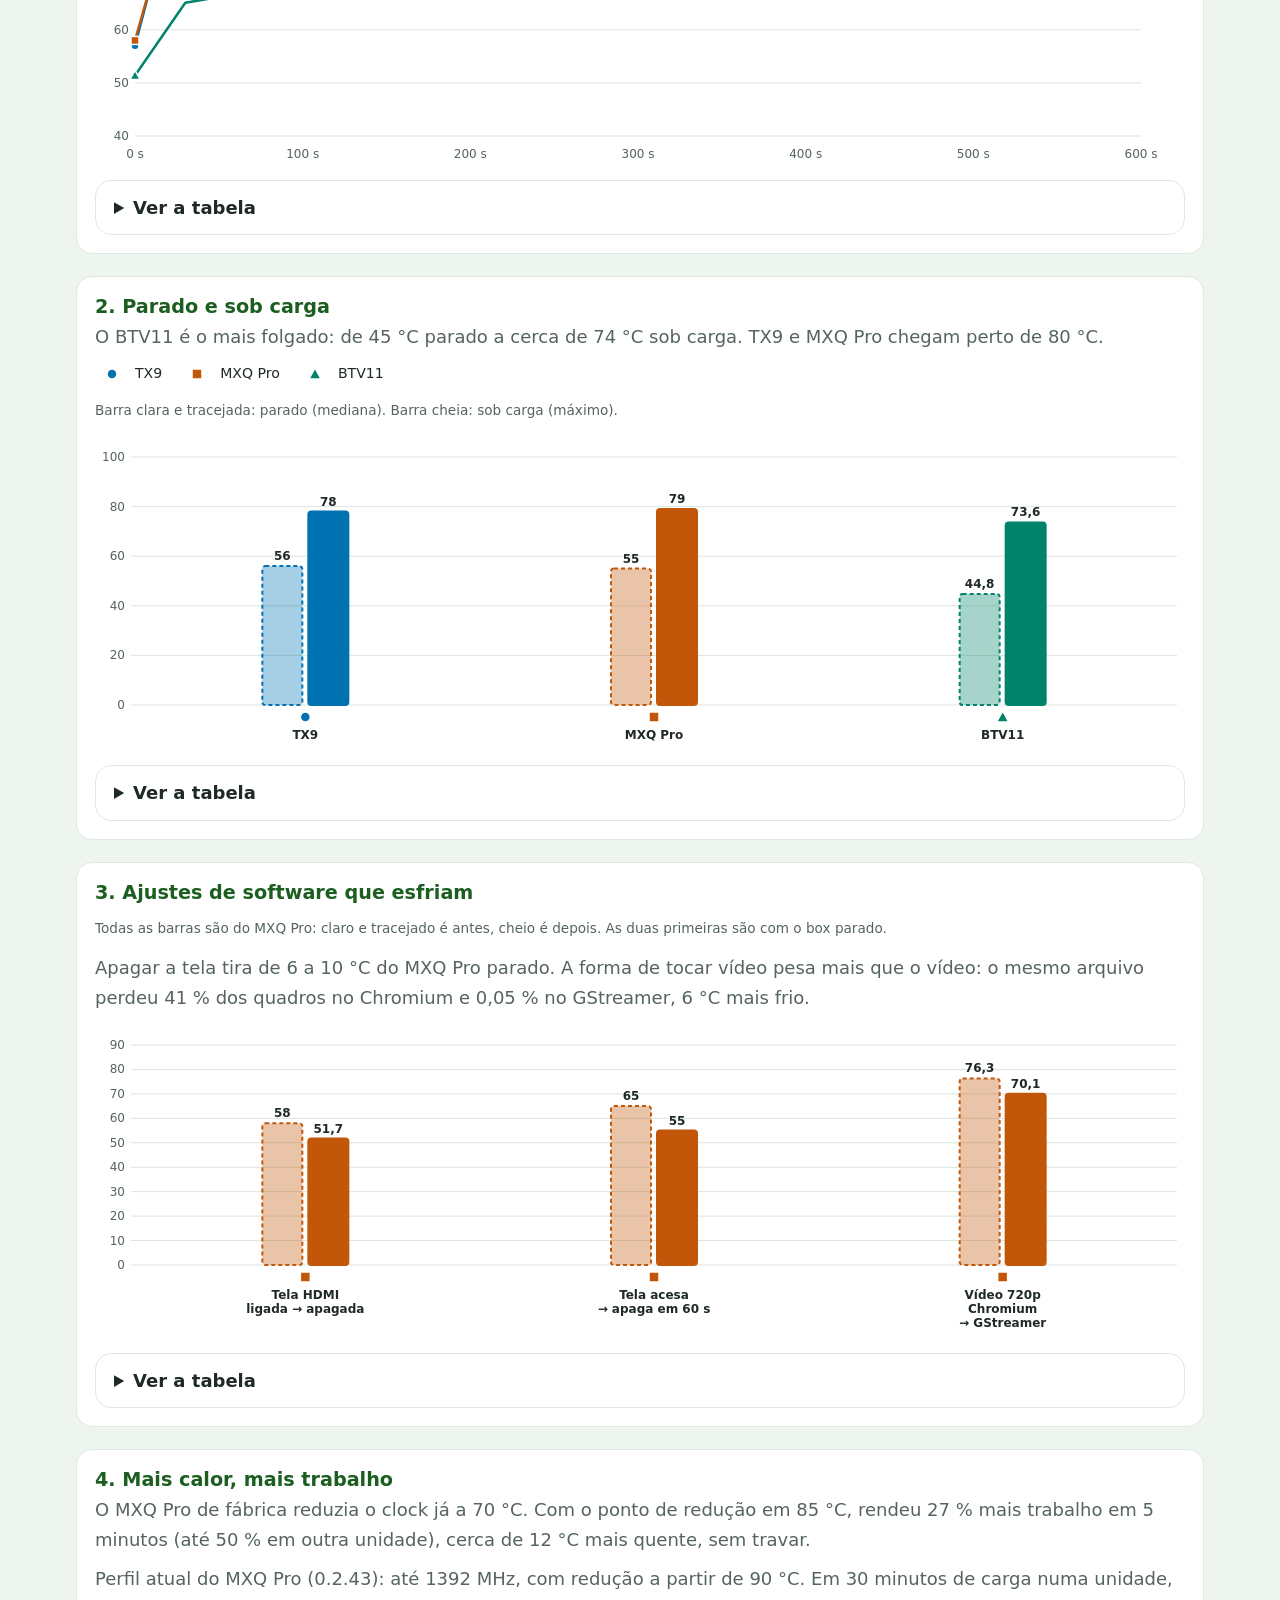
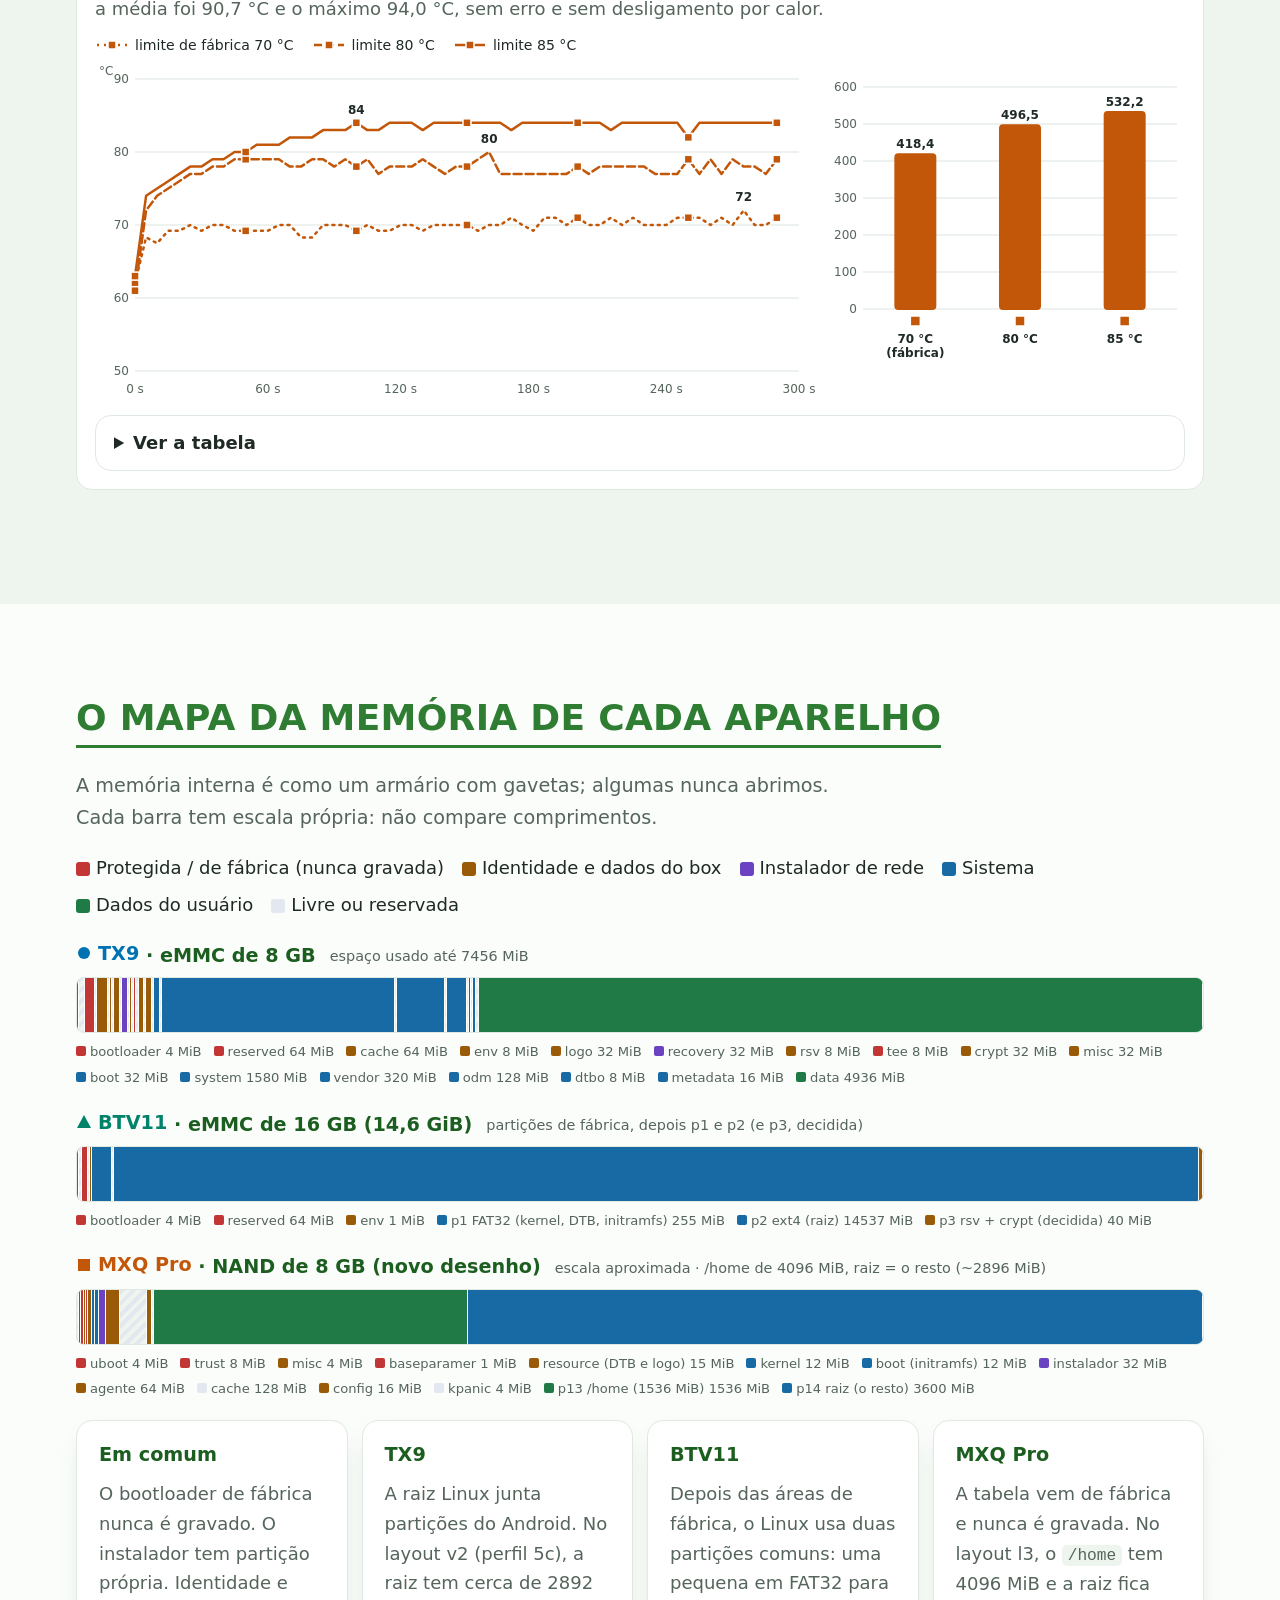
==== commit e7c3760b: "Instaladores do TX9, MXQ Pro e BTV11: links para a versão 1.2.64" ====
--- a/index.html
+++ b/index.html
@@ -57,7 +57,7 @@
 <p class="frase-h">De aparelho de streaming a <strong>plataforma aberta de computação</strong></p>
 <p class="lead">Três caixinhas, três chips, um só jeito de instalar: pela própria TV. TV boxes que iriam para o lixo viram computadores e se tornam plataforma aberta de computação, ensino e desenvolvimento tecnológico.</p>
 <p class="baixar-t">Baixar o instalador</p>
-<div class="btns baixar"><a class="btn pri" href="https://github.com/rbeninca/tvbox/releases/tag/instalador-tx9-1.2.62">TX9</a><a class="btn pri" href="https://github.com/rbeninca/tvbox/releases/tag/instalador-mxq-1.2.57">MXQ Pro</a><a class="btn pri" href="https://github.com/rbeninca/tvbox/releases/tag/instalador-btv11-1.2.57">BTV11</a></div>
+<div class="btns baixar"><a class="btn pri" href="https://github.com/rbeninca/tvbox/releases/tag/instalador-tx9-1.2.64">TX9</a><a class="btn pri" href="https://github.com/rbeninca/tvbox/releases/tag/instalador-mxq-1.2.64">MXQ Pro</a><a class="btn pri" href="https://github.com/rbeninca/tvbox/releases/tag/instalador-btv11-1.2.64">BTV11</a></div>
 <p class="apoio-links"><a href="#como-instalar">Como instalar</a> · <a href="#aparelhos">Comparar os aparelhos</a> · <a href="#apresentacao">Ver a apresentação</a></p>
 <ul class="pills"><li>Android TV</li><li>Debian 13</li><li>Funciona sem internet</li><li>Imagens assinadas</li></ul>
 </div>
@@ -79,7 +79,7 @@
 <figure class="foto"><img src="imgs/compsteam/tx9-caixa.png" width="700" height="700" alt="A TV box TX9, caixa preta com display frontal, vista em perspectiva"></figure>
 <p class="chip-linha">Placa P281 · 4 núcleos Cortex-A53 · 1 GB de RAM · eMMC de 8 GB</p>
 <p><span class="sel ok"><span class="ic" aria-hidden="true">✔</span>Instalador publicado</span></p>
-<div class="btns"><a class="btn pri" href="https://github.com/rbeninca/tvbox/releases/tag/instalador-tx9-1.2.62">Baixar o instalador do TX9</a></div>
+<div class="btns"><a class="btn pri" href="https://github.com/rbeninca/tvbox/releases/tag/instalador-tx9-1.2.64">Baixar o instalador do TX9</a></div>
 <p class="hint login">Usuário e senha padrão dos sistemas Linux: <code>compsteam</code> / <code>compsteam</code>. Troque a senha no primeiro acesso.</p>
 <p class="links"><a href="#sistemas-tx9">Sistemas do TX9</a><a href="#como-instalar">Como instalar</a></p>
 </article>
@@ -88,7 +88,7 @@
 <figure class="foto"><img src="imgs/compsteam/mxq-caixa.jpg" width="727" height="410" alt="A TV box MXQ Pro vista de lado, caixa preta com portas USB, leitor de cartão e saídas de áudio" loading="lazy"></figure>
 <p class="chip-linha">Placa R329Q V8.0 · 4 núcleos Cortex-A7 · 1 GB de RAM · NAND de 8 GB</p>
 <p><span class="sel ok"><span class="ic" aria-hidden="true">✔</span>Instalador publicado</span></p>
-<div class="btns"><a class="btn pri" href="https://github.com/rbeninca/tvbox/releases/tag/instalador-mxq-1.2.57">Baixar o instalador do MXQ</a></div>
+<div class="btns"><a class="btn pri" href="https://github.com/rbeninca/tvbox/releases/tag/instalador-mxq-1.2.64">Baixar o instalador do MXQ</a></div>
 <p class="hint login">Usuário e senha padrão dos sistemas Linux: <code>compsteam</code> / <code>compsteam</code>. Troque a senha no primeiro acesso.</p>
 <p class="links"><a href="#sistemas-mxq">Sistemas do MXQ Pro</a><a href="https://github.com/rbeninca/tvbox/releases">Imagens publicadas</a></p>
 </article>
@@ -98,7 +98,7 @@
 <p class="cred">Foto de divulgação do aparelho.</p>
 <p class="chip-linha">Placa X3BL46_V2.0 · 4 núcleos Cortex-A55 · 2 GB de RAM · eMMC de 16 GB</p>
 <p><span class="sel ok"><span class="ic" aria-hidden="true">✔</span>Instalador publicado</span></p>
-<div class="btns"><a class="btn pri" href="https://github.com/rbeninca/tvbox/releases/tag/instalador-btv11-1.2.57">Baixar o instalador do BTV11</a></div>
+<div class="btns"><a class="btn pri" href="https://github.com/rbeninca/tvbox/releases/tag/instalador-btv11-1.2.64">Baixar o instalador do BTV11</a></div>
 <p class="hint login">Usuário e senha padrão dos sistemas Linux: <code>compsteam</code> / <code>compsteam</code>. Troque a senha no primeiro acesso.</p>
 <p class="links"><a href="#sistemas-btv">Sistemas do BTV11</a></p>
 </article>
@@ -271,7 +271,7 @@
 <h3 class="visually-hidden">Instalação no TX9</h3>
 <div class="trilha" id="trilha" role="group" aria-label="Escolher o passo"></div>
 <ol class="passos stepper">
-<li class="passo"><div><h3>Baixe o zip do instalador</h3><p>Na <a href="https://github.com/rbeninca/tvbox/releases/tag/instalador-tx9-1.2.62">página da release</a>, baixe <code>instalador-publico-tx9-1.2.62.zip</code>.</p></div>
+<li class="passo"><div><h3>Baixe o zip do instalador</h3><p>Na <a href="https://github.com/rbeninca/tvbox/releases/tag/instalador-tx9-1.2.64">página da release</a>, baixe <code>instalador-publico-tx9-1.2.64.zip</code>.</p></div>
 <div class="figs"><svg class="dia" viewBox="0 0 400 240" role="img" aria-label="Desenho: janela do navegador com um arquivo zip sendo baixado"><rect class="f" x="40" y="30" width="320" height="180" rx="12"/><line class="l" x1="40" y1="64" x2="360" y2="64"/><circle class="a" cx="64" cy="47" r="6"/><rect class="f" x="90" y="38" width="180" height="18" rx="9"/><rect class="a" x="150" y="100" width="100" height="80" rx="8"/><text x="200" y="148" text-anchor="middle">.zip</text><path class="l" d="M200 76 V96 M190 88 L200 98 L210 88"/></svg></div></li>
 <li class="passo"><div><h3>Copie para o cartão FAT32</h3><p>Descompacte tudo na <strong>raiz</strong> do cartão, sem criar pasta. Não deixe nele os arquivos <code>aml_autoscript</code> nem <code>aml_sdc_burn.ini</code>.</p></div>
 <div class="figs"><svg class="dia" viewBox="0 0 400 240" role="img" aria-label="Desenho: um cartão microSD ao lado de uma pasta com arquivos"><path class="a" d="M230 50 H310 V190 H210 V70 Z"/><rect class="f" x="236" y="62" width="10" height="22"/><rect class="f" x="254" y="62" width="10" height="22"/><rect class="f" x="272" y="62" width="10" height="22"/><text x="262" y="150" text-anchor="middle">FAT32</text><path class="f" d="M50 80 H110 L124 98 H180 V190 H50 Z"/><path class="l" d="M184 140 H204 M196 132 L206 140 L196 148"/></svg></div></li>
@@ -295,9 +295,9 @@
 
 <div class="painel" id="pn-mxq" data-aba="MXQ Pro">
 <h3>Instalação no MXQ Pro</h3>
-<div><p>Mesmo programa do TX9, com os sistemas desta placa. O MXQ sobe pelo cartão microSD. A versão 0.2.43 muda as partições e apaga o <code>/home</code>: guarde seus arquivos antes e use o instalador 1.2.57.</p>
+<div><p>Mesmo programa do TX9, com os sistemas desta placa. O MXQ sobe pelo cartão microSD. A versão 0.2.43 muda as partições e apaga o <code>/home</code>: guarde seus arquivos antes e use o instalador 1.2.64.</p>
 <ol>
-<li>Baixe o <a href="https://github.com/rbeninca/tvbox/releases/tag/instalador-mxq-1.2.57">instalador do MXQ</a>, confira o <code>SHA256SUMS</code> e grave o arquivo <code>.img</code> num cartão microSD de 1 GB ou mais (balenaEtcher, Raspberry Pi Imager ou <code>dd</code>). O cartão é apagado.</li>
+<li>Baixe o <a href="https://github.com/rbeninca/tvbox/releases/tag/instalador-mxq-1.2.64">instalador do MXQ</a>, confira o <code>SHA256SUMS</code> e grave o arquivo <code>.img</code> num cartão microSD de 1 GB ou mais (balenaEtcher, Raspberry Pi Imager ou <code>dd</code>). O cartão é apagado.</li>
 <li>Box desligado, cabo de rede com internet, TV no HDMI. Ponha o cartão no box e ligue a fonte.</li>
 <li>Escolha o sistema e confirme. Há 10 s para desistir; depois a instalação grava a memória do box. Não tire da tomada.</li>
 <li>No fim, tire o cartão e ligue o box de novo.</li>
@@ -310,7 +310,7 @@
 <h3>Instalação no BTV11</h3>
 <div><p>Mesmo programa do TX9, com os sistemas desta placa. O BTV11 sobe por um pendrive USB:</p>
 <ol>
-<li>Baixe o <a href="https://github.com/rbeninca/tvbox/releases/tag/instalador-btv11-1.2.57">instalador do BTV11</a> e descompacte todos os arquivos na raiz de um pendrive em FAT32, sem pasta.</li>
+<li>Baixe o <a href="https://github.com/rbeninca/tvbox/releases/tag/instalador-btv11-1.2.64">instalador do BTV11</a> e descompacte todos os arquivos na raiz de um pendrive em FAT32, sem pasta.</li>
 <li>Box desligado, cabo de rede com internet, TV no HDMI, pendrive numa porta USB. Ligue o box.</li>
 <li>Escolha o sistema e confirme. Há 10 s para desistir; depois a instalação grava a memória do box. Não desligue durante a gravação.</li>
 <li>No fim, tire o pendrive e reinicie o box.</li>
